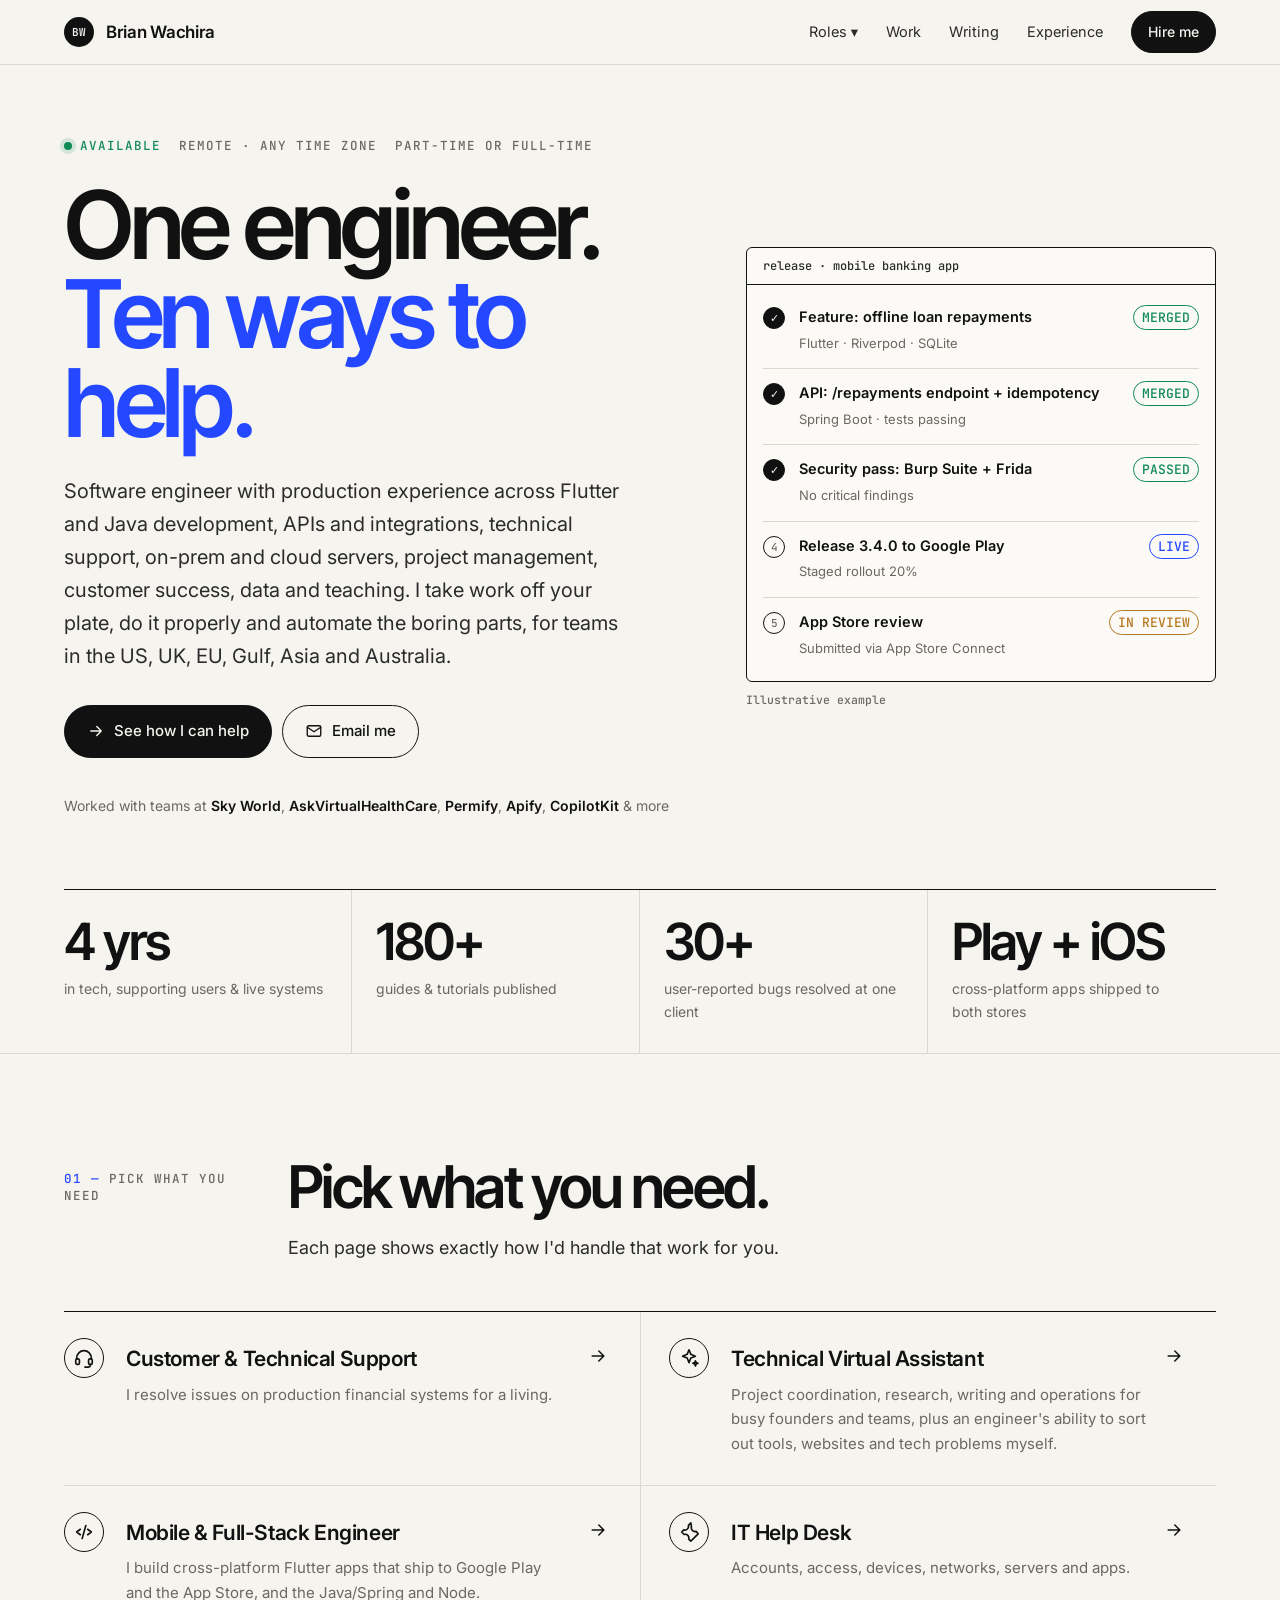
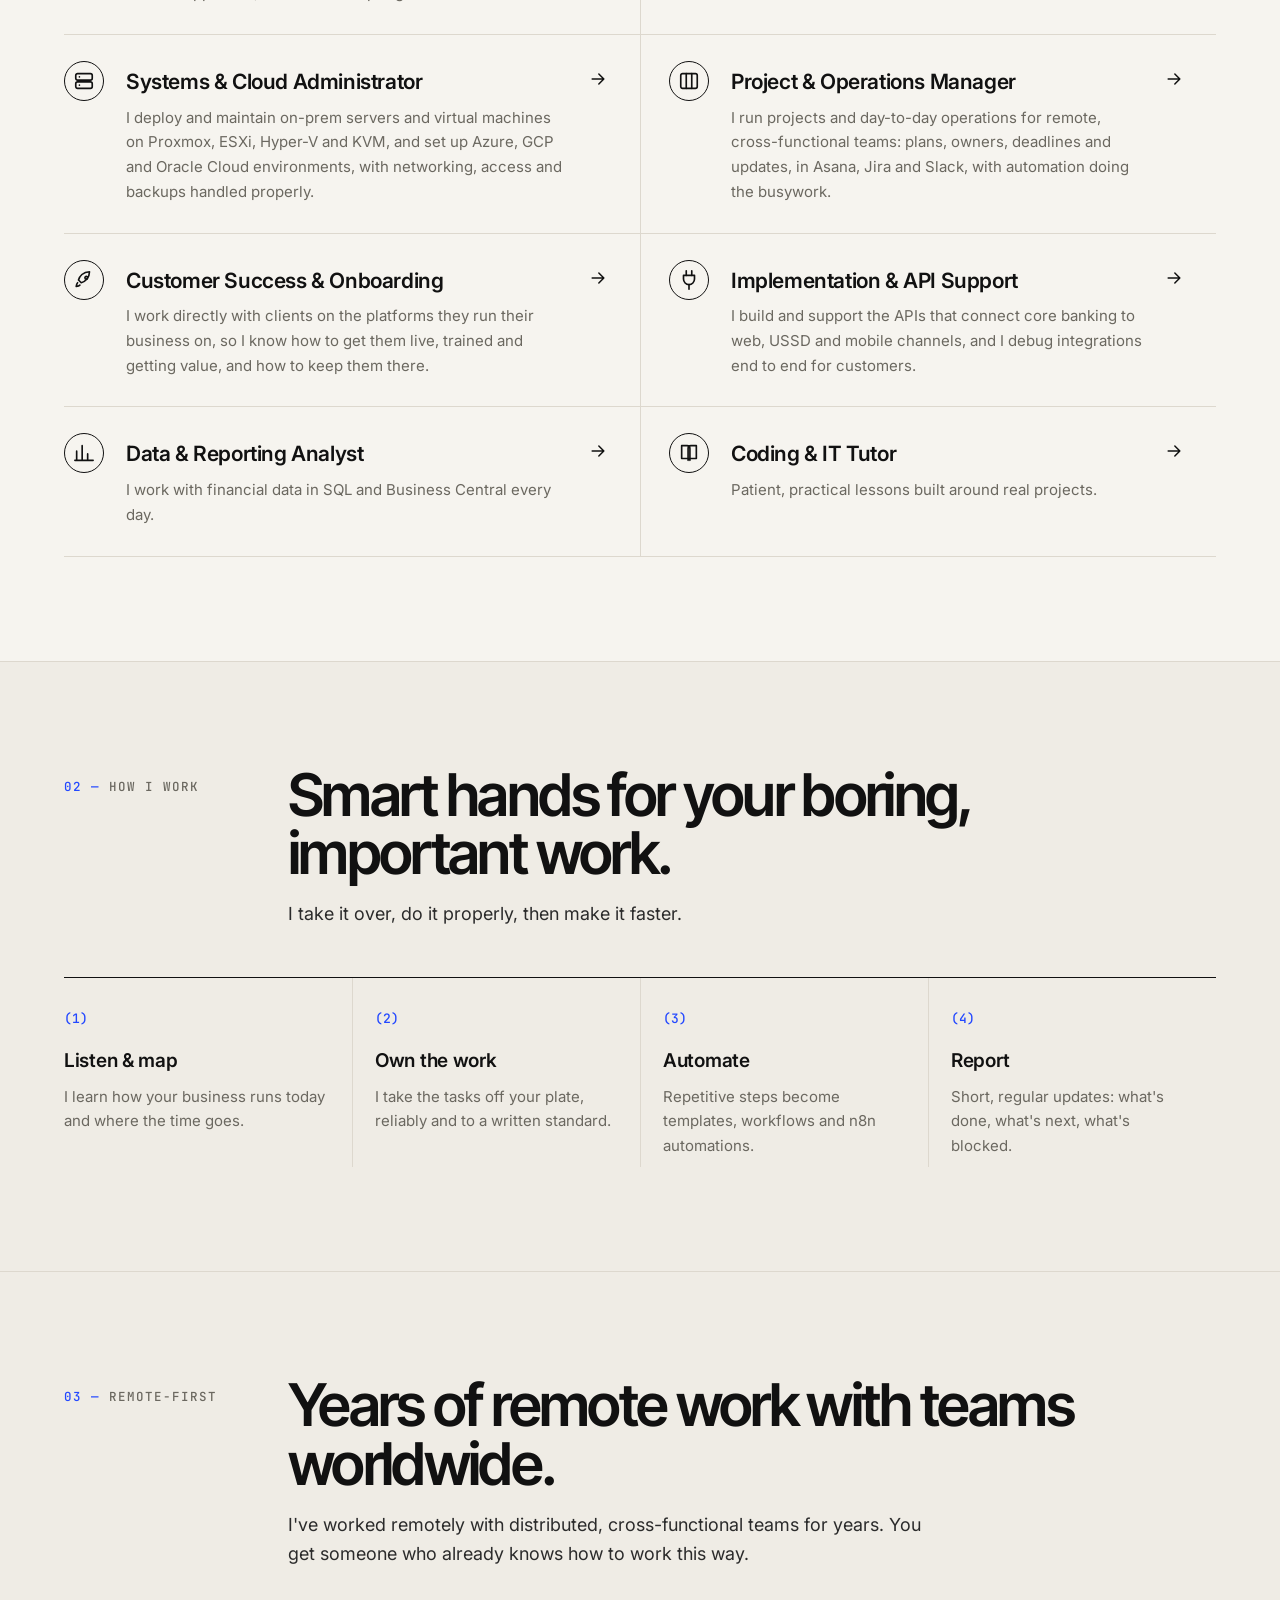
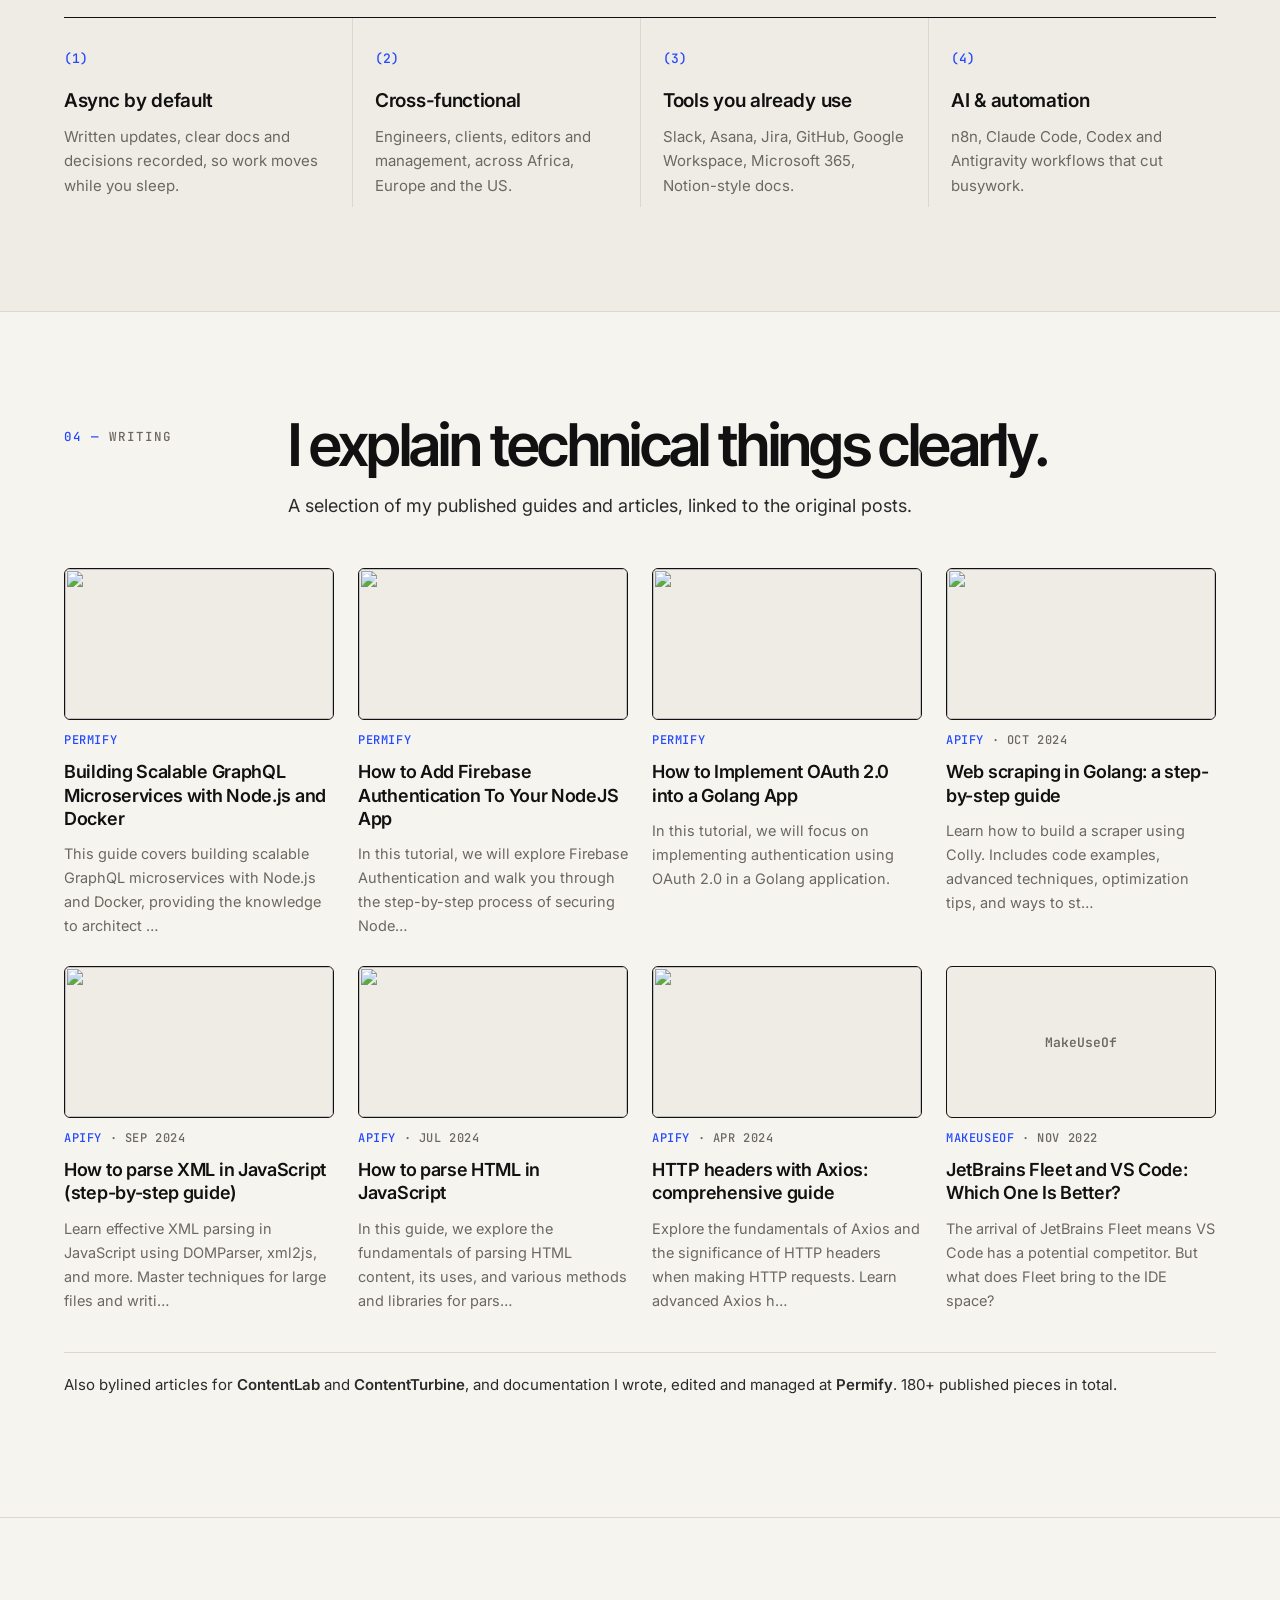
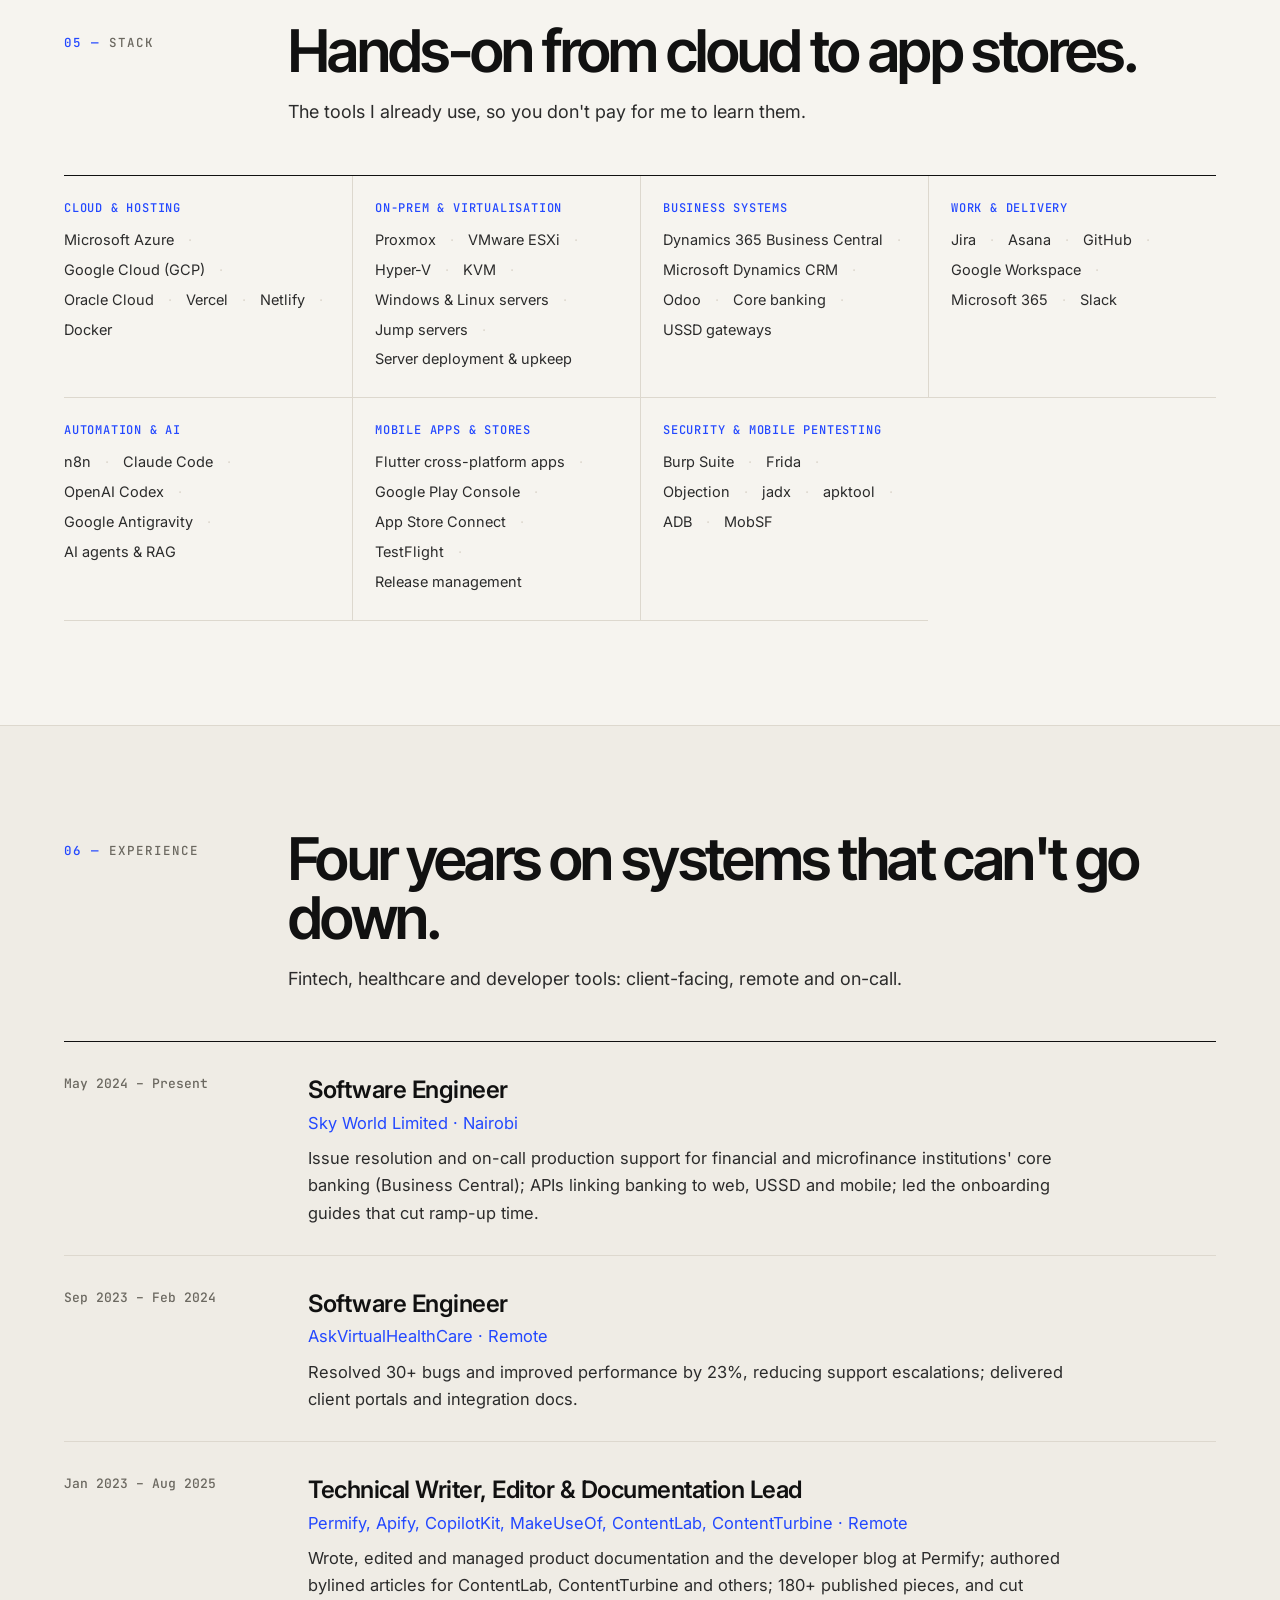
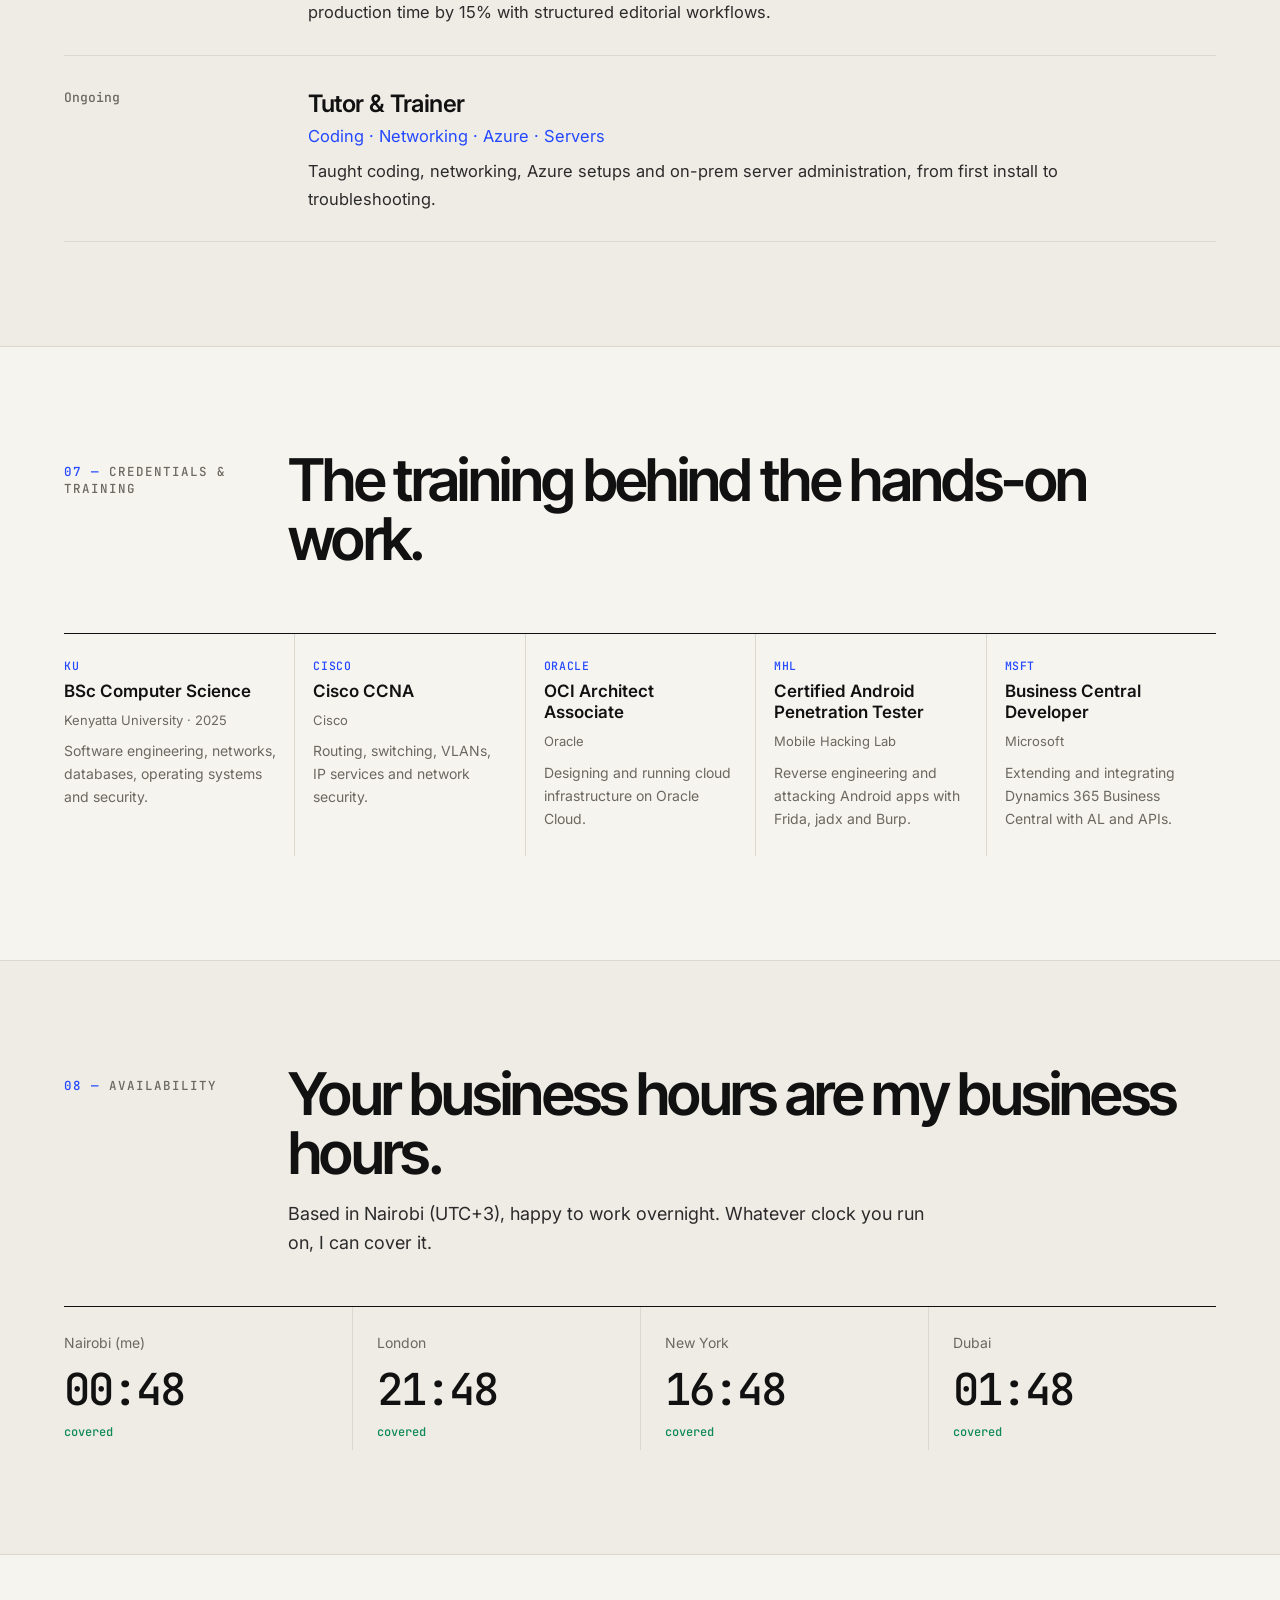
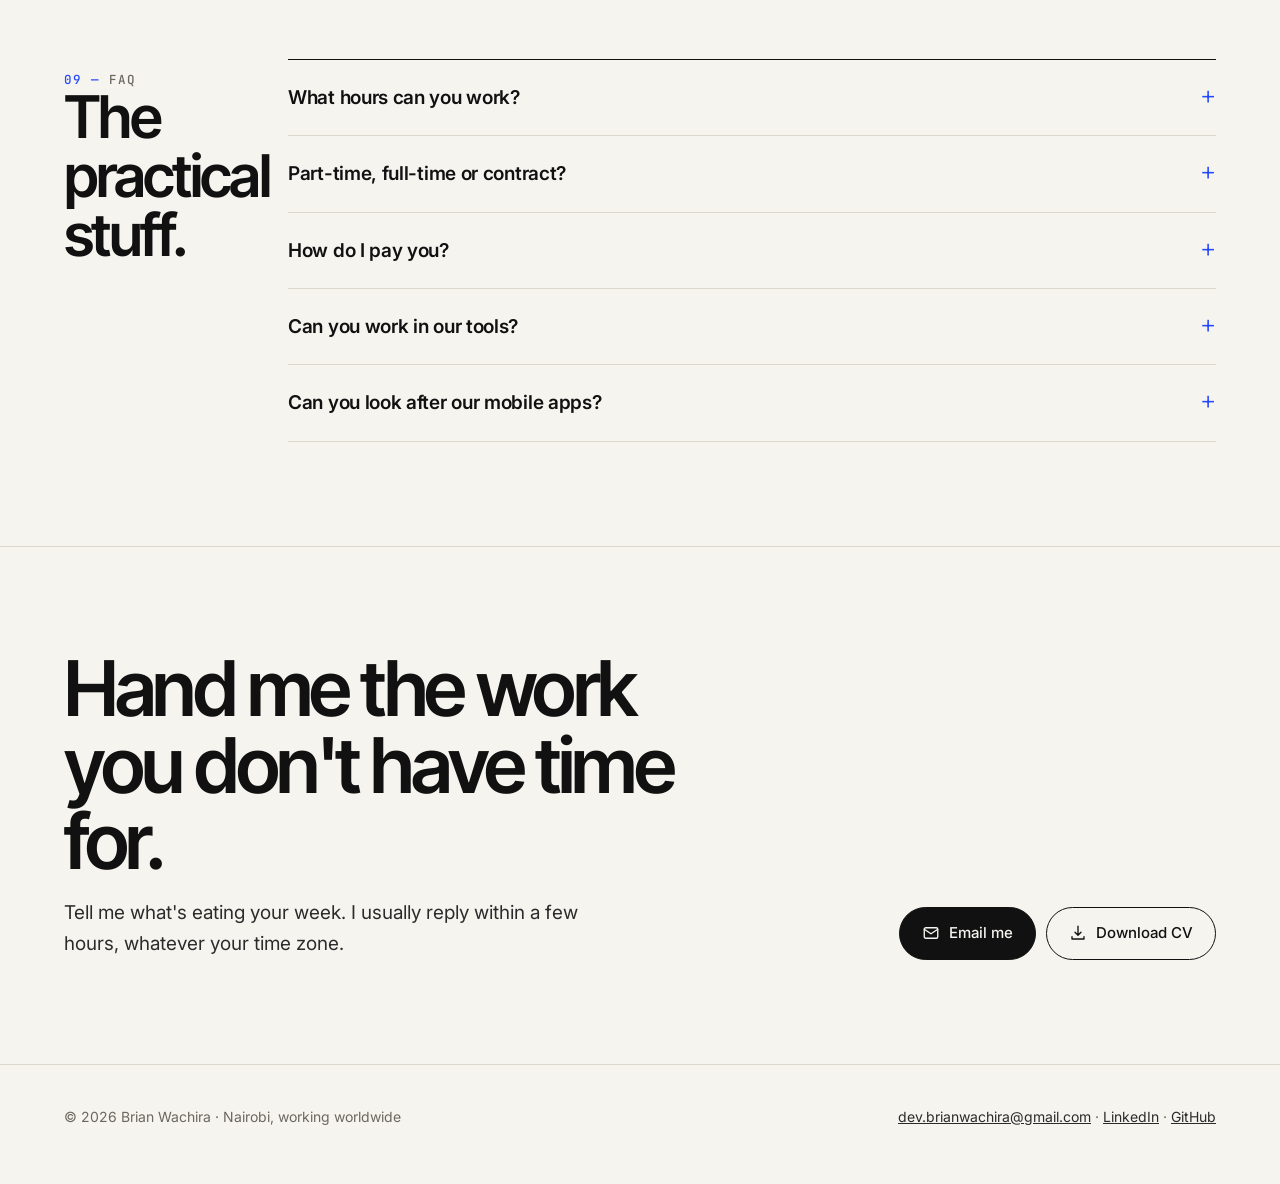
==== index.html @ 5a22caa1 "Editorial redesign, writing section with published articles" ====
<!doctype html><html lang="en"><head><meta charset="utf-8"><meta name="viewport" content="width=device-width,initial-scale=1">
<title>Brian Wachira · Remote Support, Operations & Engineering</title><meta name="description" content="Brian Wachira: software engineer who takes over and automates support, admin and operations work for businesses worldwide."><meta property="og:title" content="Brian Wachira · Remote Support, Operations & Engineering"><meta property="og:description" content="Brian Wachira: software engineer who takes over and automates support, admin and operations work for businesses worldwide.">
<meta name="theme-color" content="#f6f4ef">
<link rel="icon" href="data:image/svg+xml,%3Csvg xmlns='http://www.w3.org/2000/svg' viewBox='0 0 64 64'%3E%3Crect width='64' height='64' rx='16' fill='%230b1b33'/%3E%3Ctext x='32' y='42' font-family='Arial' font-weight='800' font-size='26' fill='white' text-anchor='middle'%3EBW%3C/text%3E%3C/svg%3E">
<link rel="preconnect" href="https://fonts.googleapis.com"><link rel="preconnect" href="https://fonts.gstatic.com" crossorigin><link href="https://fonts.googleapis.com/css2?family=Inter+Tight:wght@500;600;700&family=Inter:wght@400;500;600&family=JetBrains+Mono:wght@400;500&display=swap" rel="stylesheet"><link rel="stylesheet" href="style.css?v=4"></head><body><nav class="nav" id="nav"><div class="wrap"><a class="brand" href="./"><span class="logo">BW</span>Brian Wachira</a>
<div class="links"><details class="tracks"><summary>Roles ▾</summary><div class="menu"><a href="support.html" class=""><svg width="18" height="18" viewBox="0 0 24 24" fill="none" stroke="currentColor" stroke-width="1.8" stroke-linecap="round" stroke-linejoin="round" aria-hidden="true"><path d="M4 13v-1a8 8 0 0 1 16 0v1"/><rect x="3" y="13" width="4" height="6" rx="1.5"/><rect x="17" y="13" width="4" height="6" rx="1.5"/><path d="M19 19a3 3 0 0 1-3 3h-3"/></svg> Customer &amp; Technical Support</a><a href="va.html" class=""><svg width="18" height="18" viewBox="0 0 24 24" fill="none" stroke="currentColor" stroke-width="1.8" stroke-linecap="round" stroke-linejoin="round" aria-hidden="true"><path d="M12 3l2 5 5 2-5 2-2 5-2-5-5-2 5-2z"/><path d="M19 15l.8 2 2 .8-2 .8-.8 2-.8-2-2-.8 2-.8z"/></svg> Technical Virtual Assistant</a><a href="developer.html" class=""><svg width="18" height="18" viewBox="0 0 24 24" fill="none" stroke="currentColor" stroke-width="1.8" stroke-linecap="round" stroke-linejoin="round" aria-hidden="true"><path d="m8 9-4 3 4 3"/><path d="m16 9 4 3-4 3"/><path d="m14 5-4 14"/></svg> Mobile &amp; Full-Stack Engineer</a><a href="helpdesk.html" class=""><svg width="18" height="18" viewBox="0 0 24 24" fill="none" stroke="currentColor" stroke-width="1.8" stroke-linecap="round" stroke-linejoin="round" aria-hidden="true"><path d="M14.7 6.3a4 4 0 0 0 5 5L22 14l-8 8-2.3-2.3a4 4 0 0 0-5-5L4 12l2.3-2.3a4 4 0 0 0 5-5L14 2z"/></svg> IT Help Desk</a><a href="sysadmin.html" class=""><svg width="18" height="18" viewBox="0 0 24 24" fill="none" stroke="currentColor" stroke-width="1.8" stroke-linecap="round" stroke-linejoin="round" aria-hidden="true"><rect x="3" y="4" width="18" height="7" rx="2"/><rect x="3" y="13" width="18" height="7" rx="2"/><path d="M7 7.5h.01M7 16.5h.01"/></svg> Systems &amp; Cloud Administrator</a><a href="pm.html" class=""><svg width="18" height="18" viewBox="0 0 24 24" fill="none" stroke="currentColor" stroke-width="1.8" stroke-linecap="round" stroke-linejoin="round" aria-hidden="true"><rect x="3" y="4" width="18" height="16" rx="2"/><path d="M9 4v16M15 4v16"/></svg> Project &amp; Operations Manager</a><a href="success.html" class=""><svg width="18" height="18" viewBox="0 0 24 24" fill="none" stroke="currentColor" stroke-width="1.8" stroke-linecap="round" stroke-linejoin="round" aria-hidden="true"><path d="M5 15c-1 1-1.5 4-1.5 4s3-.5 4-1.5"/><path d="M9 15l-3-3c1-4 5-9 12-9 0 7-5 11-9 12z"/><circle cx="14.5" cy="9.5" r="1.5"/></svg> Customer Success &amp; Onboarding</a><a href="implementation.html" class=""><svg width="18" height="18" viewBox="0 0 24 24" fill="none" stroke="currentColor" stroke-width="1.8" stroke-linecap="round" stroke-linejoin="round" aria-hidden="true"><path d="M9 2v5M15 2v5"/><path d="M6 7h12v4a6 6 0 0 1-12 0z"/><path d="M12 17v5"/></svg> Implementation &amp; API Support</a><a href="data.html" class=""><svg width="18" height="18" viewBox="0 0 24 24" fill="none" stroke="currentColor" stroke-width="1.8" stroke-linecap="round" stroke-linejoin="round" aria-hidden="true"><path d="M4 20V10M10 20V4M16 20v-7M22 20H2"/></svg> Data &amp; Reporting Analyst</a><a href="tutor.html" class=""><svg width="18" height="18" viewBox="0 0 24 24" fill="none" stroke="currentColor" stroke-width="1.8" stroke-linecap="round" stroke-linejoin="round" aria-hidden="true"><path d="M4 4h6a3 3 0 0 1 3 3v13a2 2 0 0 0-2-2H4z"/><path d="M20 4h-6a3 3 0 0 0-3 3v13a2 2 0 0 1 2-2h7z"/></svg> Coding &amp; IT Tutor</a></div></details>
<a class="hide" href="#work">Work</a><a class="hide" href="#writing">Writing</a><a class="hide" href="#experience">Experience</a>
<a class="btn primary sm" href="mailto:dev.brianwachira@gmail.com">Hire me</a></div></div></nav><header class="hero"><div class="wrap"><div class="hero-grid"><div>
<div class="kicker"><span class="live">Available</span><span>Remote · any time zone</span><span>Part-time or full-time</span></div>
<h1 class="display">One engineer. <span class="hl">Ten ways to help.</span></h1>
<p class="lede">Software engineer with production experience across Flutter and Java development, APIs and integrations, technical support, on-prem and cloud servers, project management, customer success, data and teaching. I take work off your plate, do it properly and automate the boring parts, for teams in the US, UK, EU, Gulf, Asia and Australia.</p>
<div class="ctas"><a class="btn primary" href="#roles"><svg width="18" height="18" viewBox="0 0 24 24" fill="none" stroke="currentColor" stroke-width="1.8" stroke-linecap="round" stroke-linejoin="round" aria-hidden="true"><path d="M5 12h14m-6-6 6 6-6 6"/></svg> See how I can help</a><a class="btn ghost" href="mailto:dev.brianwachira@gmail.com"><svg width="18" height="18" viewBox="0 0 24 24" fill="none" stroke="currentColor" stroke-width="1.8" stroke-linecap="round" stroke-linejoin="round" aria-hidden="true"><rect x="3" y="5" width="18" height="14" rx="2"/><path d="m3 7 9 6 9-6"/></svg> Email me</a></div>
<div class="trust"><span>Worked with teams at <b>Sky World</b>, <b>AskVirtualHealthCare</b>, <b>Permify</b>, <b>Apify</b>, <b>CopilotKit</b> &amp; more</span></div></div><div class="demo"><div class="card"><div class="bar"><span class="dots"><i></i><i></i><i></i></span><span class="t">release · mobile banking app</span></div><div class="body"><div class="step done"><span class="dot">✓</span><div><b>Feature: offline loan repayments</b><span>Flutter · Riverpod · SQLite</span></div><span class="tag ok">MERGED</span></div><div class="step done"><span class="dot">✓</span><div><b>API: /repayments endpoint + idempotency</b><span>Spring Boot · tests passing</span></div><span class="tag ok">MERGED</span></div><div class="step done"><span class="dot">✓</span><div><b>Security pass: Burp Suite + Frida</b><span>No critical findings</span></div><span class="tag ok">PASSED</span></div><div class="step "><span class="dot">4</span><div><b>Release 3.4.0 to Google Play</b><span>Staged rollout 20%</span></div><span class="tag sky">LIVE</span></div><div class="step "><span class="dot">5</span><div><b>App Store review</b><span>Submitted via App Store Connect</span></div><span class="tag warn">IN REVIEW</span></div></div></div>
<p class="cap">Illustrative example</p><div class="float a"><span class="ic g"><svg width="16" height="16" viewBox="0 0 24 24" fill="none" stroke="currentColor" stroke-width="1.8" stroke-linecap="round" stroke-linejoin="round" aria-hidden="true"><path d="M20 6 9 17l-5-5"/></svg></span>Shipped to Play & App Store</div><div class="float b"><span class="ic "><svg width="16" height="16" viewBox="0 0 24 24" fill="none" stroke="currentColor" stroke-width="1.8" stroke-linecap="round" stroke-linejoin="round" aria-hidden="true"><path d="m8 9-4 3 4 3"/><path d="m16 9 4 3-4 3"/><path d="m14 5-4 14"/></svg></span>Flutter · Java · Node</div></div></div><div class="metrics"><div class="metric"><b>4 yrs</b><span>in tech, supporting users &amp; live systems</span></div><div class="metric"><b>180+</b><span>guides &amp; tutorials published</span></div><div class="metric"><b>30+</b><span>user-reported bugs resolved at one client</span></div><div class="metric"><b>Play + iOS</b><span>cross-platform apps shipped to both stores</span></div></div></div></header>
<section id="roles"><div class="wrap"><div class="shead"><div class="eyebrow">Pick what you need</div><div><h2 class="display">Pick what you need.</h2><p class="sub">Each page shows exactly how I'd handle that work for you.</p></div></div><div class="tracksgrid"><a class="trk" href="support.html"><div class="ic"><svg width="22" height="22" viewBox="0 0 24 24" fill="none" stroke="currentColor" stroke-width="1.8" stroke-linecap="round" stroke-linejoin="round" aria-hidden="true"><path d="M4 13v-1a8 8 0 0 1 16 0v1"/><rect x="3" y="13" width="4" height="6" rx="1.5"/><rect x="17" y="13" width="4" height="6" rx="1.5"/><path d="M19 19a3 3 0 0 1-3 3h-3"/></svg></div><div><h3>Customer &amp; Technical Support</h3><p>I resolve issues on production financial systems for a living.</p></div><span class="go"><svg width="20" height="20" viewBox="0 0 24 24" fill="none" stroke="currentColor" stroke-width="1.8" stroke-linecap="round" stroke-linejoin="round" aria-hidden="true"><path d="M5 12h14m-6-6 6 6-6 6"/></svg></span></a><a class="trk" href="va.html"><div class="ic"><svg width="22" height="22" viewBox="0 0 24 24" fill="none" stroke="currentColor" stroke-width="1.8" stroke-linecap="round" stroke-linejoin="round" aria-hidden="true"><path d="M12 3l2 5 5 2-5 2-2 5-2-5-5-2 5-2z"/><path d="M19 15l.8 2 2 .8-2 .8-.8 2-.8-2-2-.8 2-.8z"/></svg></div><div><h3>Technical Virtual Assistant</h3><p>Project coordination, research, writing and operations for busy founders and teams, plus an engineer's ability to sort out tools, websites and tech problems myself.</p></div><span class="go"><svg width="20" height="20" viewBox="0 0 24 24" fill="none" stroke="currentColor" stroke-width="1.8" stroke-linecap="round" stroke-linejoin="round" aria-hidden="true"><path d="M5 12h14m-6-6 6 6-6 6"/></svg></span></a><a class="trk" href="developer.html"><div class="ic"><svg width="22" height="22" viewBox="0 0 24 24" fill="none" stroke="currentColor" stroke-width="1.8" stroke-linecap="round" stroke-linejoin="round" aria-hidden="true"><path d="m8 9-4 3 4 3"/><path d="m16 9 4 3-4 3"/><path d="m14 5-4 14"/></svg></div><div><h3>Mobile &amp; Full-Stack Engineer</h3><p>I build cross-platform Flutter apps that ship to Google Play and the App Store, and the Java/Spring and Node.</p></div><span class="go"><svg width="20" height="20" viewBox="0 0 24 24" fill="none" stroke="currentColor" stroke-width="1.8" stroke-linecap="round" stroke-linejoin="round" aria-hidden="true"><path d="M5 12h14m-6-6 6 6-6 6"/></svg></span></a><a class="trk" href="helpdesk.html"><div class="ic"><svg width="22" height="22" viewBox="0 0 24 24" fill="none" stroke="currentColor" stroke-width="1.8" stroke-linecap="round" stroke-linejoin="round" aria-hidden="true"><path d="M14.7 6.3a4 4 0 0 0 5 5L22 14l-8 8-2.3-2.3a4 4 0 0 0-5-5L4 12l2.3-2.3a4 4 0 0 0 5-5L14 2z"/></svg></div><div><h3>IT Help Desk</h3><p>Accounts, access, devices, networks, servers and apps.</p></div><span class="go"><svg width="20" height="20" viewBox="0 0 24 24" fill="none" stroke="currentColor" stroke-width="1.8" stroke-linecap="round" stroke-linejoin="round" aria-hidden="true"><path d="M5 12h14m-6-6 6 6-6 6"/></svg></span></a><a class="trk" href="sysadmin.html"><div class="ic"><svg width="22" height="22" viewBox="0 0 24 24" fill="none" stroke="currentColor" stroke-width="1.8" stroke-linecap="round" stroke-linejoin="round" aria-hidden="true"><rect x="3" y="4" width="18" height="7" rx="2"/><rect x="3" y="13" width="18" height="7" rx="2"/><path d="M7 7.5h.01M7 16.5h.01"/></svg></div><div><h3>Systems &amp; Cloud Administrator</h3><p>I deploy and maintain on-prem servers and virtual machines on Proxmox, ESXi, Hyper-V and KVM, and set up Azure, GCP and Oracle Cloud environments, with networking, access and backups handled properly.</p></div><span class="go"><svg width="20" height="20" viewBox="0 0 24 24" fill="none" stroke="currentColor" stroke-width="1.8" stroke-linecap="round" stroke-linejoin="round" aria-hidden="true"><path d="M5 12h14m-6-6 6 6-6 6"/></svg></span></a><a class="trk" href="pm.html"><div class="ic"><svg width="22" height="22" viewBox="0 0 24 24" fill="none" stroke="currentColor" stroke-width="1.8" stroke-linecap="round" stroke-linejoin="round" aria-hidden="true"><rect x="3" y="4" width="18" height="16" rx="2"/><path d="M9 4v16M15 4v16"/></svg></div><div><h3>Project &amp; Operations Manager</h3><p>I run projects and day-to-day operations for remote, cross-functional teams: plans, owners, deadlines and updates, in Asana, Jira and Slack, with automation doing the busywork.</p></div><span class="go"><svg width="20" height="20" viewBox="0 0 24 24" fill="none" stroke="currentColor" stroke-width="1.8" stroke-linecap="round" stroke-linejoin="round" aria-hidden="true"><path d="M5 12h14m-6-6 6 6-6 6"/></svg></span></a><a class="trk" href="success.html"><div class="ic"><svg width="22" height="22" viewBox="0 0 24 24" fill="none" stroke="currentColor" stroke-width="1.8" stroke-linecap="round" stroke-linejoin="round" aria-hidden="true"><path d="M5 15c-1 1-1.5 4-1.5 4s3-.5 4-1.5"/><path d="M9 15l-3-3c1-4 5-9 12-9 0 7-5 11-9 12z"/><circle cx="14.5" cy="9.5" r="1.5"/></svg></div><div><h3>Customer Success &amp; Onboarding</h3><p>I work directly with clients on the platforms they run their business on, so I know how to get them live, trained and getting value, and how to keep them there.</p></div><span class="go"><svg width="20" height="20" viewBox="0 0 24 24" fill="none" stroke="currentColor" stroke-width="1.8" stroke-linecap="round" stroke-linejoin="round" aria-hidden="true"><path d="M5 12h14m-6-6 6 6-6 6"/></svg></span></a><a class="trk" href="implementation.html"><div class="ic"><svg width="22" height="22" viewBox="0 0 24 24" fill="none" stroke="currentColor" stroke-width="1.8" stroke-linecap="round" stroke-linejoin="round" aria-hidden="true"><path d="M9 2v5M15 2v5"/><path d="M6 7h12v4a6 6 0 0 1-12 0z"/><path d="M12 17v5"/></svg></div><div><h3>Implementation &amp; API Support</h3><p>I build and support the APIs that connect core banking to web, USSD and mobile channels, and I debug integrations end to end for customers.</p></div><span class="go"><svg width="20" height="20" viewBox="0 0 24 24" fill="none" stroke="currentColor" stroke-width="1.8" stroke-linecap="round" stroke-linejoin="round" aria-hidden="true"><path d="M5 12h14m-6-6 6 6-6 6"/></svg></span></a><a class="trk" href="data.html"><div class="ic"><svg width="22" height="22" viewBox="0 0 24 24" fill="none" stroke="currentColor" stroke-width="1.8" stroke-linecap="round" stroke-linejoin="round" aria-hidden="true"><path d="M4 20V10M10 20V4M16 20v-7M22 20H2"/></svg></div><div><h3>Data &amp; Reporting Analyst</h3><p>I work with financial data in SQL and Business Central every day.</p></div><span class="go"><svg width="20" height="20" viewBox="0 0 24 24" fill="none" stroke="currentColor" stroke-width="1.8" stroke-linecap="round" stroke-linejoin="round" aria-hidden="true"><path d="M5 12h14m-6-6 6 6-6 6"/></svg></span></a><a class="trk" href="tutor.html"><div class="ic"><svg width="22" height="22" viewBox="0 0 24 24" fill="none" stroke="currentColor" stroke-width="1.8" stroke-linecap="round" stroke-linejoin="round" aria-hidden="true"><path d="M4 4h6a3 3 0 0 1 3 3v13a2 2 0 0 0-2-2H4z"/><path d="M20 4h-6a3 3 0 0 0-3 3v13a2 2 0 0 1 2-2h7z"/></svg></div><div><h3>Coding &amp; IT Tutor</h3><p>Patient, practical lessons built around real projects.</p></div><span class="go"><svg width="20" height="20" viewBox="0 0 24 24" fill="none" stroke="currentColor" stroke-width="1.8" stroke-linecap="round" stroke-linejoin="round" aria-hidden="true"><path d="M5 12h14m-6-6 6 6-6 6"/></svg></span></a></div></div></section>
<section class="white" id="how"><div class="wrap"><div class="shead"><div class="eyebrow">How I work</div><div><h2 class="display">Smart hands for your boring, important work.</h2><p class="sub">I take it over, do it properly, then make it faster.</p></div></div><div class="process"><div class="pstep"><h3>Listen & map</h3><p>I learn how your business runs today and where the time goes.</p></div><div class="pstep"><h3>Own the work</h3><p>I take the tasks off your plate, reliably and to a written standard.</p></div><div class="pstep"><h3>Automate</h3><p>Repetitive steps become templates, workflows and n8n automations.</p></div><div class="pstep"><h3>Report</h3><p>Short, regular updates: what's done, what's next, what's blocked.</p></div></div></div></section>
<section class="white" id="remote"><div class="wrap"><div class="shead"><div class="eyebrow">Remote-first</div><div><h2 class="display">Years of remote work with teams worldwide.</h2><p class="sub">I've worked remotely with distributed, cross-functional teams for years. You get someone who already knows how to work this way.</p></div></div><div class="process"><div class="pstep"><h3>Async by default</h3><p>Written updates, clear docs and decisions recorded, so work moves while you sleep.</p></div><div class="pstep"><h3>Cross-functional</h3><p>Engineers, clients, editors and management, across Africa, Europe and the US.</p></div><div class="pstep"><h3>Tools you already use</h3><p>Slack, Asana, Jira, GitHub, Google Workspace, Microsoft 365, Notion-style docs.</p></div><div class="pstep"><h3>AI & automation</h3><p>n8n, Claude Code, Codex and Antigravity workflows that cut busywork.</p></div></div></div></section>
<section id="writing"><div class="wrap"><div class="shead"><div class="eyebrow">Writing</div><div><h2 class="display">I explain technical things clearly.</h2><p class="sub">A selection of my published guides and articles, linked to the original posts.</p></div></div><div class="blog"><a class="post" href="https://permify.co/post/building-scalable-graphql-microservices-nodejs-docker-guide/" target="_blank" rel="noopener"><div class="thumb"><img src="https://respected-warmth-1fd8bc18e3.media.strapiapp.com/building_scalable_graphql_microservices_nodejs_docker_guide_3f36e0dff6.png" alt="" loading="lazy"></div><div class="meta"><b>Permify</b></div><h3>Building Scalable GraphQL Microservices with Node.js and Docker</h3><p>This guide covers building scalable GraphQL microservices with Node.js and Docker, providing the knowledge to architect …</p></a><a class="post" href="https://permify.co/post/firebase-authentication-nodejs/" target="_blank" rel="noopener"><div class="thumb"><img src="https://respected-warmth-1fd8bc18e3.media.strapiapp.com/firebase_authentication_nodejs_c3fbac08aa.png" alt="" loading="lazy"></div><div class="meta"><b>Permify</b></div><h3>How to Add Firebase Authentication To Your NodeJS App</h3><p>In this tutorial, we will explore Firebase Authentication and walk you through the step-by-step process of securing Node…</p></a><a class="post" href="https://permify.co/post/implement-oauth-2-golang-app/" target="_blank" rel="noopener"><div class="thumb"><img src="https://respected-warmth-1fd8bc18e3.media.strapiapp.com/implement_oauth_2_golang_app_27cc27018f.png" alt="" loading="lazy"></div><div class="meta"><b>Permify</b></div><h3>How to Implement OAuth 2.0 into a Golang App</h3><p>In this tutorial, we will focus on implementing authentication using OAuth 2.0 in a Golang application.</p></a><a class="post" href="https://blog.apify.com/golang-web-scraping/" target="_blank" rel="noopener"><div class="thumb"><img src="https://storage.ghost.io/c/f2/6e/f26ec999-9a90-4aee-a0d4-9b3ca2bb668f/content/images/2024/10/web_scraping_in_golang.png" alt="" loading="lazy"></div><div class="meta"><b>Apify</b> · Oct 2024</div><h3>Web scraping in Golang: a step-by-step guide</h3><p>Learn how to build a scraper using Colly. Includes code examples, advanced techniques, optimization tips, and ways to st…</p></a><a class="post" href="https://blog.apify.com/javascript-parse-xml/" target="_blank" rel="noopener"><div class="thumb"><img src="https://storage.ghost.io/c/f2/6e/f26ec999-9a90-4aee-a0d4-9b3ca2bb668f/content/images/2024/09/How-to-parse-XML-in-JavaScript.png" alt="" loading="lazy"></div><div class="meta"><b>Apify</b> · Sep 2024</div><h3>How to parse XML in JavaScript (step-by-step guide)</h3><p>Learn effective XML parsing in JavaScript using DOMParser, xml2js, and more. Master techniques for large files and writi…</p></a><a class="post" href="https://blog.apify.com/javascript-parse-html/" target="_blank" rel="noopener"><div class="thumb"><img src="https://storage.ghost.io/c/f2/6e/f26ec999-9a90-4aee-a0d4-9b3ca2bb668f/content/images/2024/07/how_to_parse_html_in_javascript.png" alt="" loading="lazy"></div><div class="meta"><b>Apify</b> · Jul 2024</div><h3>How to parse HTML in JavaScript</h3><p>In this guide, we explore the fundamentals of parsing HTML content, its uses, and various methods and libraries for pars…</p></a><a class="post" href="https://blog.apify.com/http-headers-axios/" target="_blank" rel="noopener"><div class="thumb"><img src="https://storage.ghost.io/c/f2/6e/f26ec999-9a90-4aee-a0d4-9b3ca2bb668f/content/images/2024/04/HTTP-headers-with-Axios_-comprehensive-guide.png" alt="" loading="lazy"></div><div class="meta"><b>Apify</b> · Apr 2024</div><h3>HTTP headers with Axios: comprehensive guide</h3><p>Explore the fundamentals of Axios and the significance of HTTP headers when making HTTP requests. Learn advanced Axios h…</p></a><a class="post" href="https://www.makeuseof.com/jetbrains-fleet-vs-code-which-is-better/" target="_blank" rel="noopener"><div class="thumb">MakeUseOf</div><div class="meta"><b>MakeUseOf</b> · Nov 2022</div><h3>JetBrains Fleet and VS Code: Which One Is Better?</h3><p>The arrival of JetBrains Fleet means VS Code has a potential competitor. But what does Fleet bring to the IDE space?</p></a></div><p class="byline">Also bylined articles for <b>ContentLab</b> and <b>ContentTurbine</b>, and documentation I wrote, edited and managed at <b>Permify</b>. 180+ published pieces in total.</p></div></section>
<section id="stack"><div class="wrap"><div class="shead"><div class="eyebrow">Stack</div><div><h2 class="display">Hands-on from cloud to app stores.</h2><p class="sub">The tools I already use, so you don't pay for me to learn them.</p></div></div><div class="stack"><div class="sg"><h3>Cloud &amp; hosting</h3><div class="chips"><span class="chip">Microsoft Azure</span><span class="chip">Google Cloud (GCP)</span><span class="chip">Oracle Cloud</span><span class="chip">Vercel</span><span class="chip">Netlify</span><span class="chip">Docker</span></div></div><div class="sg"><h3>On-prem &amp; virtualisation</h3><div class="chips"><span class="chip">Proxmox</span><span class="chip">VMware ESXi</span><span class="chip">Hyper-V</span><span class="chip">KVM</span><span class="chip">Windows &amp; Linux servers</span><span class="chip">Jump servers</span><span class="chip">Server deployment &amp; upkeep</span></div></div><div class="sg"><h3>Business systems</h3><div class="chips"><span class="chip">Dynamics 365 Business Central</span><span class="chip">Microsoft Dynamics CRM</span><span class="chip">Odoo</span><span class="chip">Core banking</span><span class="chip">USSD gateways</span></div></div><div class="sg"><h3>Work &amp; delivery</h3><div class="chips"><span class="chip">Jira</span><span class="chip">Asana</span><span class="chip">GitHub</span><span class="chip">Google Workspace</span><span class="chip">Microsoft 365</span><span class="chip">Slack</span></div></div><div class="sg"><h3>Automation &amp; AI</h3><div class="chips"><span class="chip">n8n</span><span class="chip">Claude Code</span><span class="chip">OpenAI Codex</span><span class="chip">Google Antigravity</span><span class="chip">AI agents &amp; RAG</span></div></div><div class="sg"><h3>Mobile apps &amp; stores</h3><div class="chips"><span class="chip">Flutter cross-platform apps</span><span class="chip">Google Play Console</span><span class="chip">App Store Connect</span><span class="chip">TestFlight</span><span class="chip">Release management</span></div></div><div class="sg"><h3>Security &amp; mobile pentesting</h3><div class="chips"><span class="chip">Burp Suite</span><span class="chip">Frida</span><span class="chip">Objection</span><span class="chip">jadx</span><span class="chip">apktool</span><span class="chip">ADB</span><span class="chip">MobSF</span></div></div></div></div></section>
<section class="white" id="experience"><div class="wrap"><div class="shead"><div class="eyebrow">Experience</div><div><h2 class="display">Four years on systems that can't go down.</h2><p class="sub">Fintech, healthcare and developer tools: client-facing, remote and on-call.</p></div></div><div class="tl"><div class="it"><div class="when">May 2024 – Present</div><div><h3>Software Engineer</h3><div class="org">Sky World Limited · Nairobi</div><p>Issue resolution and on-call production support for financial and microfinance institutions' core banking (Business Central); APIs linking banking to web, USSD and mobile; led the onboarding guides that cut ramp-up time.</p></div></div><div class="it"><div class="when">Sep 2023 – Feb 2024</div><div><h3>Software Engineer</h3><div class="org">AskVirtualHealthCare · Remote</div><p>Resolved 30+ bugs and improved performance by 23%, reducing support escalations; delivered client portals and integration docs.</p></div></div><div class="it"><div class="when">Jan 2023 – Aug 2025</div><div><h3>Technical Writer, Editor &amp; Documentation Lead</h3><div class="org">Permify, Apify, CopilotKit, MakeUseOf, ContentLab, ContentTurbine · Remote</div><p>Wrote, edited and managed product documentation and the developer blog at Permify; authored bylined articles for ContentLab, ContentTurbine and others; 180+ published pieces, and cut production time by 15% with structured editorial workflows.</p></div></div><div class="it"><div class="when">Ongoing</div><div><h3>Tutor &amp; Trainer</h3><div class="org">Coding · Networking · Azure · Servers</div><p>Taught coding, networking, Azure setups and on-prem server administration, from first install to troubleshooting.</p></div></div></div></div></section>
<section id="credentials"><div class="wrap"><div class="shead"><div class="eyebrow">Credentials &amp; training</div><div><h2 class="display">The training behind the hands-on work.</h2><p class="sub"> </p></div></div><div class="creds"><div class="cred f"><span class="lg">KU</span><h3>BSc Computer Science</h3><span class="is">Kenyatta University · 2025</span><p>Software engineering, networks, databases, operating systems and security.</p></div><div class="cred"><span class="lg">CISCO</span><h3>Cisco CCNA</h3><span class="is">Cisco</span><p>Routing, switching, VLANs, IP services and network security.</p></div><div class="cred"><span class="lg">ORACLE</span><h3>OCI Architect Associate</h3><span class="is">Oracle</span><p>Designing and running cloud infrastructure on Oracle Cloud.</p></div><div class="cred"><span class="lg">MHL</span><h3>Certified Android Penetration Tester</h3><span class="is">Mobile Hacking Lab</span><p>Reverse engineering and attacking Android apps with Frida, jadx and Burp.</p></div><div class="cred"><span class="lg">MSFT</span><h3>Business Central Developer</h3><span class="is">Microsoft</span><p>Extending and integrating Dynamics 365 Business Central with AL and APIs.</p></div></div></div></section>
<section class="white" id="hours"><div class="wrap"><div class="shead"><div class="eyebrow">Availability</div><div><h2 class="display">Your business hours are my business hours.</h2><p class="sub">Based in Nairobi (UTC+3), happy to work overnight. Whatever clock you run on, I can cover it.</p></div></div><div class="clocks"><div class="clock"><div class="c">Nairobi (me)</div><div class="t" data-tz="Africa/Nairobi">--:--</div><div class="s">covered</div></div><div class="clock"><div class="c">London</div><div class="t" data-tz="Europe/London">--:--</div><div class="s">covered</div></div><div class="clock"><div class="c">New York</div><div class="t" data-tz="America/New_York">--:--</div><div class="s">covered</div></div><div class="clock"><div class="c">Dubai</div><div class="t" data-tz="Asia/Dubai">--:--</div><div class="s">covered</div></div></div></div></section>
<section><div class="wrap two"><div><div class="eyebrow">FAQ</div><h2 class="display">The practical stuff.</h2></div><div class="faq"><details><summary>What hours can you work?</summary><p>Any. I'm in Nairobi (UTC+3) and happy to cover US, European or Asia-Pacific business hours, including overnight shifts, evenings and weekends.</p></details><details><summary>Part-time, full-time or contract?</summary><p>All three. I'm open to part-time, contract and full-time remote arrangements.</p></details><details><summary>How do I pay you?</summary><p>Payoneer, Wise, PayPal or bank transfer, whichever suits you.</p></details><details><summary>Can you work in our tools?</summary><p>Very likely already. I work across Azure, GCP, Proxmox, ESXi, Hyper-V, Jira, Asana, Dynamics CRM and Business Central, Odoo, n8n and AI coding tools, and I pick up new ones fast.</p></details><details><summary>Can you look after our mobile apps?</summary><p>Yes. I build and ship cross-platform apps and manage Google Play Console and App Store Connect releases end to end.</p></details></div></div></section>
<section><div class="wrap"><div class="cta"><div><h2 class="display">Hand me the work you don't have time for.</h2>
<p>Tell me what's eating your week. I usually reply within a few hours, whatever your time zone.</p></div>
<div class="ctas"><a class="btn primary" href="mailto:dev.brianwachira@gmail.com"><svg width="18" height="18" viewBox="0 0 24 24" fill="none" stroke="currentColor" stroke-width="1.8" stroke-linecap="round" stroke-linejoin="round" aria-hidden="true"><rect x="3" y="5" width="18" height="14" rx="2"/><path d="m3 7 9 6 9-6"/></svg> Email me</a><a class="btn ghost" href="Brian_Wachira_CV_support.pdf"><svg width="18" height="18" viewBox="0 0 24 24" fill="none" stroke="currentColor" stroke-width="1.8" stroke-linecap="round" stroke-linejoin="round" aria-hidden="true"><path d="M12 3v12m0 0-4-4m4 4 4-4"/><path d="M4 17v3h16v-3"/></svg> Download CV</a></div></div></div></section><footer><div class="wrap"><span>© 2026 Brian Wachira · Nairobi, working worldwide</span><span><a href="mailto:dev.brianwachira@gmail.com">dev.brianwachira@gmail.com</a> · <a href="https://linkedin.com/in/brian-wachira">LinkedIn</a> · <a href="https://github.com/ItsWachira">GitHub</a></span></div></footer><script>(function(){var n=document.getElementById('nav');addEventListener('scroll',function(){n.classList.toggle('scrolled',scrollY>8)});
function u(){document.querySelectorAll('[data-tz]').forEach(function(e){try{e.textContent=new Intl.DateTimeFormat('en-GB',{hour:'2-digit',minute:'2-digit',timeZone:e.dataset.tz}).format(new Date())}catch(x){}})}u();setInterval(u,30000)})();</script></body></html>
---- style.css ----
:root{--paper:#f6f4ef;--paper2:#efece5;--card:#fbfaf7;--ink:#111111;--ink2:#2b2b2b;--muted:#6b6860;--line:#ddd8ce;--blue:#2348ff;--bluesoft:#e7ebff;--ok:#0f8a55;--r:6px}
*{box-sizing:border-box}html{scroll-behavior:smooth}
body{margin:0;background:var(--paper);color:var(--ink);font:16.5px/1.65 "Inter",system-ui,-apple-system,sans-serif;-webkit-font-smoothing:antialiased}
a{color:inherit}.wrap{max-width:1200px;margin:0 auto;padding:0 24px}
.display{font-family:"Inter Tight","Inter",sans-serif;font-weight:600;letter-spacing:-.045em}
.mono{font-family:"JetBrains Mono",ui-monospace,monospace}
.hl{color:var(--blue)}
/* nav */
.nav{position:sticky;top:0;z-index:30;background:rgba(246,244,239,.92);backdrop-filter:blur(10px);border-bottom:1px solid var(--line)}
.nav .wrap{display:flex;align-items:center;justify-content:space-between;height:64px;gap:16px}
.brand{display:flex;align-items:center;gap:12px;text-decoration:none;font-weight:600;letter-spacing:-.3px;font-size:17px}
.logo{width:30px;height:30px;border-radius:50%;background:var(--ink);color:var(--paper);display:grid;place-items:center;font:600 11px "JetBrains Mono",monospace}
.links{display:flex;align-items:center;gap:28px;font-size:14.5px}
.links a{text-decoration:none;color:var(--ink2)}.links a:hover{color:var(--blue)}
.tracks{position:relative}.tracks summary{list-style:none;cursor:pointer;color:var(--ink2)}.tracks summary::-webkit-details-marker{display:none}
.tracks .menu{position:absolute;right:0;top:40px;width:310px;background:var(--card);border:1px solid var(--ink);padding:6px;border-radius:var(--r)}
.tracks .menu a{display:flex;gap:10px;align-items:center;padding:9px 10px;border-radius:4px;color:var(--ink)}
.tracks .menu a:hover,.tracks .menu a.on{background:var(--bluesoft);color:var(--blue)}
.btn{display:inline-flex;align-items:center;gap:9px;padding:13px 22px;border-radius:999px;font-weight:500;font-size:15px;text-decoration:none;border:1px solid var(--ink);transition:background .15s,color .15s}
.btn.primary{background:var(--ink);color:var(--paper)}.btn.primary:hover{background:var(--blue);border-color:var(--blue)}
.btn.ghost{background:transparent}.btn.ghost:hover{background:var(--ink);color:var(--paper)}
.btn.sm{padding:8px 16px;font-size:14px}
/* hero */
.hero{padding:72px 0 0;border-bottom:1px solid var(--line)}
.kicker{display:flex;gap:18px;align-items:center;font:500 12.5px "JetBrains Mono",monospace;text-transform:uppercase;letter-spacing:1px;color:var(--muted)}
.kicker .live{display:inline-flex;align-items:center;gap:8px;color:var(--ok)}.kicker .live::before{content:"";width:8px;height:8px;border-radius:50%;background:var(--ok);box-shadow:0 0 0 4px rgba(15,138,85,.15)}
.hero-grid{display:grid;grid-template-columns:1.25fr .95fr;gap:64px;align-items:end}
h1{font-size:clamp(46px,7.4vw,104px);line-height:.94;margin:26px 0 28px}
.lede{font-size:clamp(17px,1.6vw,20px);color:var(--ink2);max-width:560px;margin:0 0 32px}
.ctas{display:flex;flex-wrap:wrap;gap:10px}
.trust{margin-top:36px;color:var(--muted);font-size:14px}.trust b{color:var(--ink);font-weight:600}
/* demo */
.demo{align-self:center}
.demo .card{background:var(--card);border:1px solid var(--ink);border-radius:var(--r)}
.demo .bar{display:flex;justify-content:space-between;padding:10px 16px;border-bottom:1px solid var(--ink);font:500 12px "JetBrains Mono",monospace;color:var(--ink2)}
.demo .bar .dots{display:none}
.demo .body{padding:8px 16px}
.demo .cap{margin:10px 0 0;font:500 11.5px "JetBrains Mono",monospace;color:var(--muted)}
.demo .float{display:none}
.step{display:grid;grid-template-columns:24px 1fr auto;gap:12px;align-items:start;padding:12px 0;border-bottom:1px solid var(--line);opacity:0;animation:in .45s forwards}
.step:last-child{border-bottom:0}
.step .dot{width:22px;height:22px;border-radius:50%;border:1px solid var(--ink);display:grid;place-items:center;font:500 11px "JetBrains Mono",monospace;margin-top:2px}
.step.done .dot{background:var(--ink);color:var(--paper)}
.step b{display:block;font-weight:600;font-size:14.5px}.step span{font-size:13px;color:var(--muted)}
.tag{font:500 11px "JetBrains Mono",monospace;padding:3px 8px;border:1px solid var(--line);border-radius:999px;color:var(--ink2);white-space:nowrap}
.tag.ok{border-color:var(--ok);color:var(--ok)}.tag.sky{border-color:var(--blue);color:var(--blue)}.tag.warn{border-color:#b7791f;color:#b7791f}
@keyframes in{to{opacity:1}}
.step:nth-child(1){animation-delay:.1s}.step:nth-child(2){animation-delay:.35s}.step:nth-child(3){animation-delay:.6s}.step:nth-child(4){animation-delay:.85s}.step:nth-child(5){animation-delay:1.1s}
.code{background:var(--ink);color:#e9e6df;border-radius:4px;padding:16px;font:12.8px/1.75 "JetBrains Mono",monospace;overflow:auto;margin:10px 0}
.code .k{color:#8fa4ff}.code .s{color:#b9e3c6}.code .c{color:#8a877f}.code .n{color:#ffcf8a}
@media (prefers-reduced-motion:reduce){.step{animation:none;opacity:1}}
/* metrics */
.metrics{display:grid;grid-template-columns:repeat(4,1fr);margin-top:72px;border-top:1px solid var(--ink)}
.metric{padding:26px 24px 30px 0;border-right:1px solid var(--line)}.metric+.metric{padding-left:24px}.metric:last-child{border-right:0}
.metric b{display:block;font-family:"Inter Tight",sans-serif;font-weight:600;font-size:clamp(36px,4vw,52px);line-height:1;letter-spacing:-.04em}
.metric span{display:block;margin-top:10px;font-size:14px;color:var(--muted)}
.marquee{display:none}
/* sections */
section{padding:104px 0;border-bottom:1px solid var(--line)}
.shead{display:grid;grid-template-columns:200px 1fr;gap:24px;margin-bottom:48px}
.eyebrow{font:500 12.5px "JetBrains Mono",monospace;text-transform:uppercase;letter-spacing:1px;color:var(--muted);padding-top:12px;counter-increment:sec}
.eyebrow::before{content:"0" counter(sec) " — ";color:var(--blue)}
body{counter-reset:sec}
h2{font-size:clamp(34px,4.6vw,60px);line-height:1;margin:0 0 16px}
.sub{color:var(--ink2);font-size:18px;max-width:640px;margin:0}
.white{background:var(--paper2)}
/* services (bento → editorial list) */
.bento{display:grid;grid-template-columns:repeat(2,1fr);border-top:1px solid var(--ink)}
.tile{padding:30px 32px 34px 0;border-bottom:1px solid var(--line)}
.tile .ic{margin-bottom:18px}
.tile:nth-child(even){padding-left:32px;border-left:1px solid var(--line)}
.tile .ic{width:40px;height:40px;border-radius:50%;border:1px solid var(--ink);display:grid;place-items:center;color:var(--ink)}
.tile h3{margin:6px 0 6px;font-size:20px;font-weight:600;letter-spacing:-.4px}.tile p{margin:0;color:var(--muted)}
.tile.dark{background:var(--ink);color:var(--paper);padding-left:32px;padding-right:32px}.tile.dark .ic{border-color:var(--paper);color:var(--paper)}.tile.dark p{color:#bdb8ad}
.tile .big{font-family:"Inter Tight",sans-serif;font-size:56px;line-height:1;letter-spacing:-2px;color:#8fa4ff;margin:4px 0 8px}
/* process & collab */
.process{display:grid;grid-template-columns:repeat(4,1fr);border-top:1px solid var(--ink);counter-reset:s}
.pstep{padding:26px 22px 8px 0}.pstep+.pstep{padding-left:22px;border-left:1px solid var(--line)}
.pstep::before{counter-increment:s;content:"(" counter(s) ")";font:500 13px "JetBrains Mono",monospace;color:var(--blue)}
.pstep h3{margin:14px 0 8px;font-size:19px;font-weight:600;letter-spacing:-.3px}.pstep p{margin:0;color:var(--muted);font-size:15px}
/* cases */
.cases{border-top:1px solid var(--ink)}
.case{display:grid;grid-template-columns:1.1fr 1fr;gap:48px;padding:34px 0;border-bottom:1px solid var(--line)}
.case .res{font-family:"Inter Tight",sans-serif;font-weight:600;font-size:clamp(26px,3vw,38px);line-height:1.08;letter-spacing:-.03em}
.case .res small{display:block;font:500 12px "JetBrains Mono",monospace;letter-spacing:1px;text-transform:uppercase;color:var(--blue);margin-bottom:12px}
.case dl{margin:0;display:grid;gap:14px}.case dt{font:500 11.5px "JetBrains Mono",monospace;letter-spacing:.8px;text-transform:uppercase;color:var(--muted)}
.case dd{margin:4px 0 0;color:var(--ink2)}
/* blog */
.blog{display:grid;grid-template-columns:repeat(4,1fr);gap:28px 24px}
.post{text-decoration:none;display:flex;flex-direction:column;gap:12px}
.post .thumb{aspect-ratio:16/9;border:1px solid var(--ink);border-radius:var(--r);overflow:hidden;background:var(--paper2);display:grid;place-items:center;font:600 13px "JetBrains Mono",monospace;color:var(--muted)}
.post .thumb img{width:100%;height:100%;object-fit:cover;transition:transform .4s}
.post:hover .thumb img{transform:scale(1.04)}
.post .meta{font:500 12px "JetBrains Mono",monospace;color:var(--muted);text-transform:uppercase;letter-spacing:.6px}
.post .meta b{color:var(--blue);font-weight:500}
.post h3{margin:0;font-size:18px;line-height:1.3;font-weight:600;letter-spacing:-.3px}
.post:hover h3{color:var(--blue)}
.post p{margin:0;color:var(--muted);font-size:14.5px}
.byline{margin-top:40px;padding-top:20px;border-top:1px solid var(--line);color:var(--ink2);font-size:15px}
.byline b{font-weight:600}
/* stack */
.stack{display:grid;grid-template-columns:repeat(4,1fr);border-top:1px solid var(--ink)}
.sg{padding:24px 22px 26px 0;border-bottom:1px solid var(--line)}.sg:not(:nth-child(4n+1)){padding-left:22px;border-left:1px solid var(--line)}
.sg h3{margin:0 0 12px;font:500 12px "JetBrains Mono",monospace;letter-spacing:.8px;text-transform:uppercase;color:var(--blue)}
.chips{display:flex;flex-wrap:wrap;gap:6px 14px}.chip{font-size:14.5px;color:var(--ink2)}
.chip:not(:last-child)::after{content:"·";margin-left:14px;color:var(--line)}
/* timeline */
.tl{border-top:1px solid var(--ink)}
.tl .it{display:grid;grid-template-columns:220px 1fr;gap:24px;padding:28px 0;border-bottom:1px solid var(--line)}
.tl .when{font:500 13px "JetBrains Mono",monospace;color:var(--muted);padding-top:5px}
.tl h3{margin:0;font-size:24px;font-weight:600;letter-spacing:-.5px}.tl .org{color:var(--blue)}.tl p{margin:8px 0 0;color:var(--ink2);max-width:760px}
/* creds */
.creds{display:grid;grid-template-columns:repeat(5,1fr);border-top:1px solid var(--ink)}
.cred{padding:24px 18px 26px 0;display:flex;flex-direction:column;gap:8px}.cred+.cred{padding-left:18px;border-left:1px solid var(--line)}
.cred .lg{font:500 11.5px "JetBrains Mono",monospace;color:var(--blue);letter-spacing:.6px}
.cred h3{margin:0;font-size:17px;font-weight:600;line-height:1.25}.cred p{margin:0;color:var(--muted);font-size:14px}.cred .is{font-size:13px;color:var(--muted)}
/* clocks */
.clocks{display:grid;grid-template-columns:repeat(4,1fr);border-top:1px solid var(--ink)}
.clock{padding:24px 0 10px}.clock+.clock{padding-left:24px;border-left:1px solid var(--line)}
.clock .c{font-size:14px;color:var(--muted)}.clock .t{font:500 44px "JetBrains Mono",monospace;letter-spacing:-2px;margin:6px 0}
.clock .s{font:500 12px "JetBrains Mono",monospace;color:var(--ok)}
/* faq */
.two{display:grid;grid-template-columns:200px 1fr;gap:24px}
.faq details{border-bottom:1px solid var(--line);padding:22px 0}.faq details:first-child{border-top:1px solid var(--ink)}
.faq summary{cursor:pointer;list-style:none;display:flex;justify-content:space-between;gap:16px;font-weight:600;font-size:19px;letter-spacing:-.3px}
.faq summary::-webkit-details-marker{display:none}.faq summary::after{content:"+";color:var(--blue);font-size:26px;line-height:1;font-weight:300}
.faq details[open] summary::after{content:"−"}.faq details p{color:var(--ink2);margin:10px 0 0;max-width:720px}
/* cta */
.cta{display:grid;grid-template-columns:1.4fr 1fr;gap:40px;align-items:end}
.cta h2{font-size:clamp(40px,6vw,84px);margin:0 0 16px}.cta p{margin:0;color:var(--ink2);font-size:19px;max-width:560px}
.cta .ctas{justify-content:flex-end}
/* hub */
.tracksgrid{display:grid;grid-template-columns:repeat(2,1fr);border-top:1px solid var(--ink)}
.trk{display:grid;grid-template-columns:44px 1fr 24px;gap:18px;align-items:start;padding:26px 28px 28px 0;border-bottom:1px solid var(--line);text-decoration:none}
.trk:nth-child(even){padding-left:28px;border-left:1px solid var(--line)}
.trk .ic{width:40px;height:40px;border-radius:50%;border:1px solid var(--ink);display:grid;place-items:center}
.trk h3{margin:4px 0 6px;font-size:21px;font-weight:600;letter-spacing:-.4px}.trk p{margin:0;color:var(--muted);font-size:15px}
.trk .go{color:var(--ink);margin-top:8px;transition:transform .2s}.trk:hover .go{transform:translateX(4px);color:var(--blue)}.trk:hover h3{color:var(--blue)}
.trk .go span{display:none}
footer{padding:40px 0 56px;color:var(--muted);font-size:14px}
footer .wrap{display:flex;justify-content:space-between;gap:12px;flex-wrap:wrap}footer a{color:var(--ink2)}
@media (max-width:1000px){.hero-grid,.cta,.case,.shead,.two{grid-template-columns:1fr}.shead{gap:6px}.metrics,.process,.clocks,.stack,.blog{grid-template-columns:repeat(2,1fr)}.creds{grid-template-columns:repeat(2,1fr)}.cta .ctas{justify-content:flex-start}
.metric:nth-child(3){padding-left:0}.pstep:nth-child(3),.clock:nth-child(3){padding-left:0;border-left:0}.sg{padding-left:0 !important;border-left:0 !important}.cred{padding-left:0 !important;border-left:0 !important}}
@media (max-width:680px){.links .hide{display:none}.metrics,.process,.clocks,.stack,.blog,.creds,.bento,.tracksgrid{grid-template-columns:1fr}.metric,.pstep,.clock,.tile,.trk{padding-left:0 !important;border-left:0 !important;border-right:0 !important}section{padding:72px 0}.tl .it{grid-template-columns:1fr;gap:4px}.hero{padding-top:40px}}
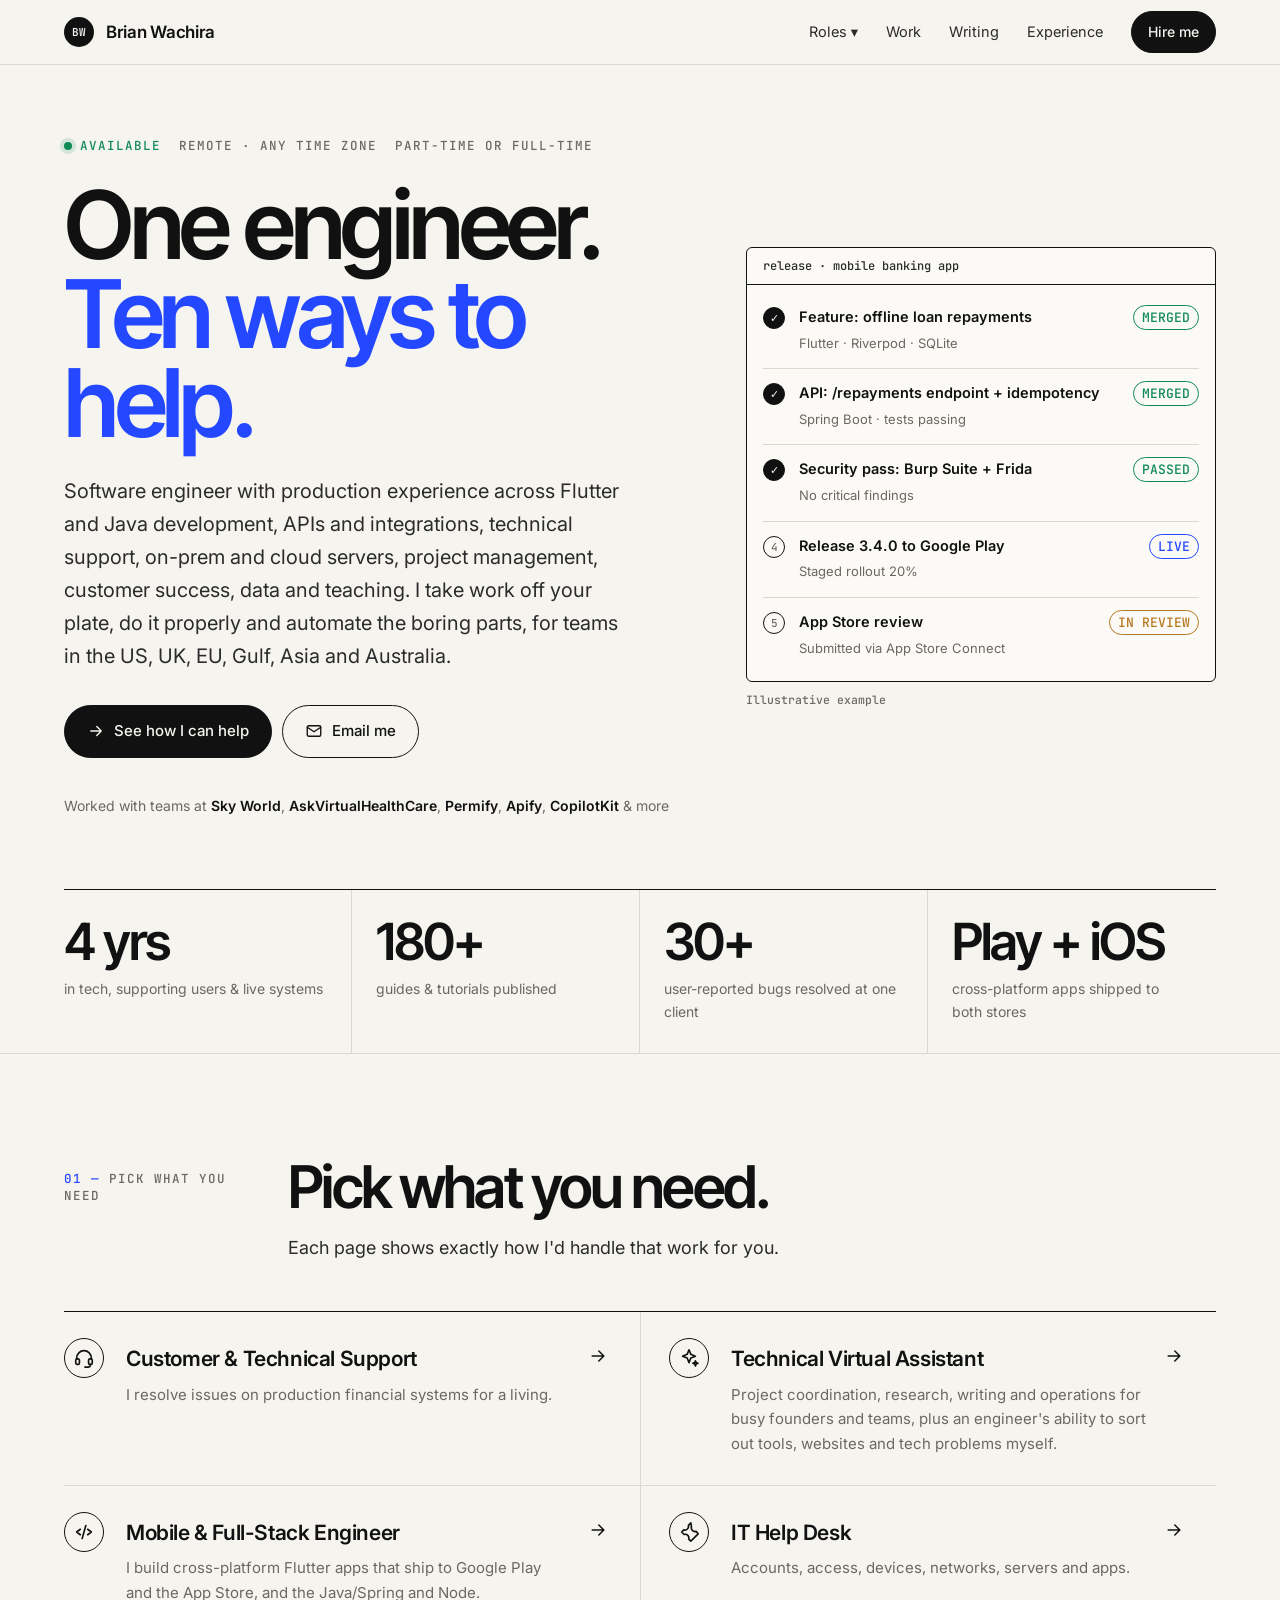
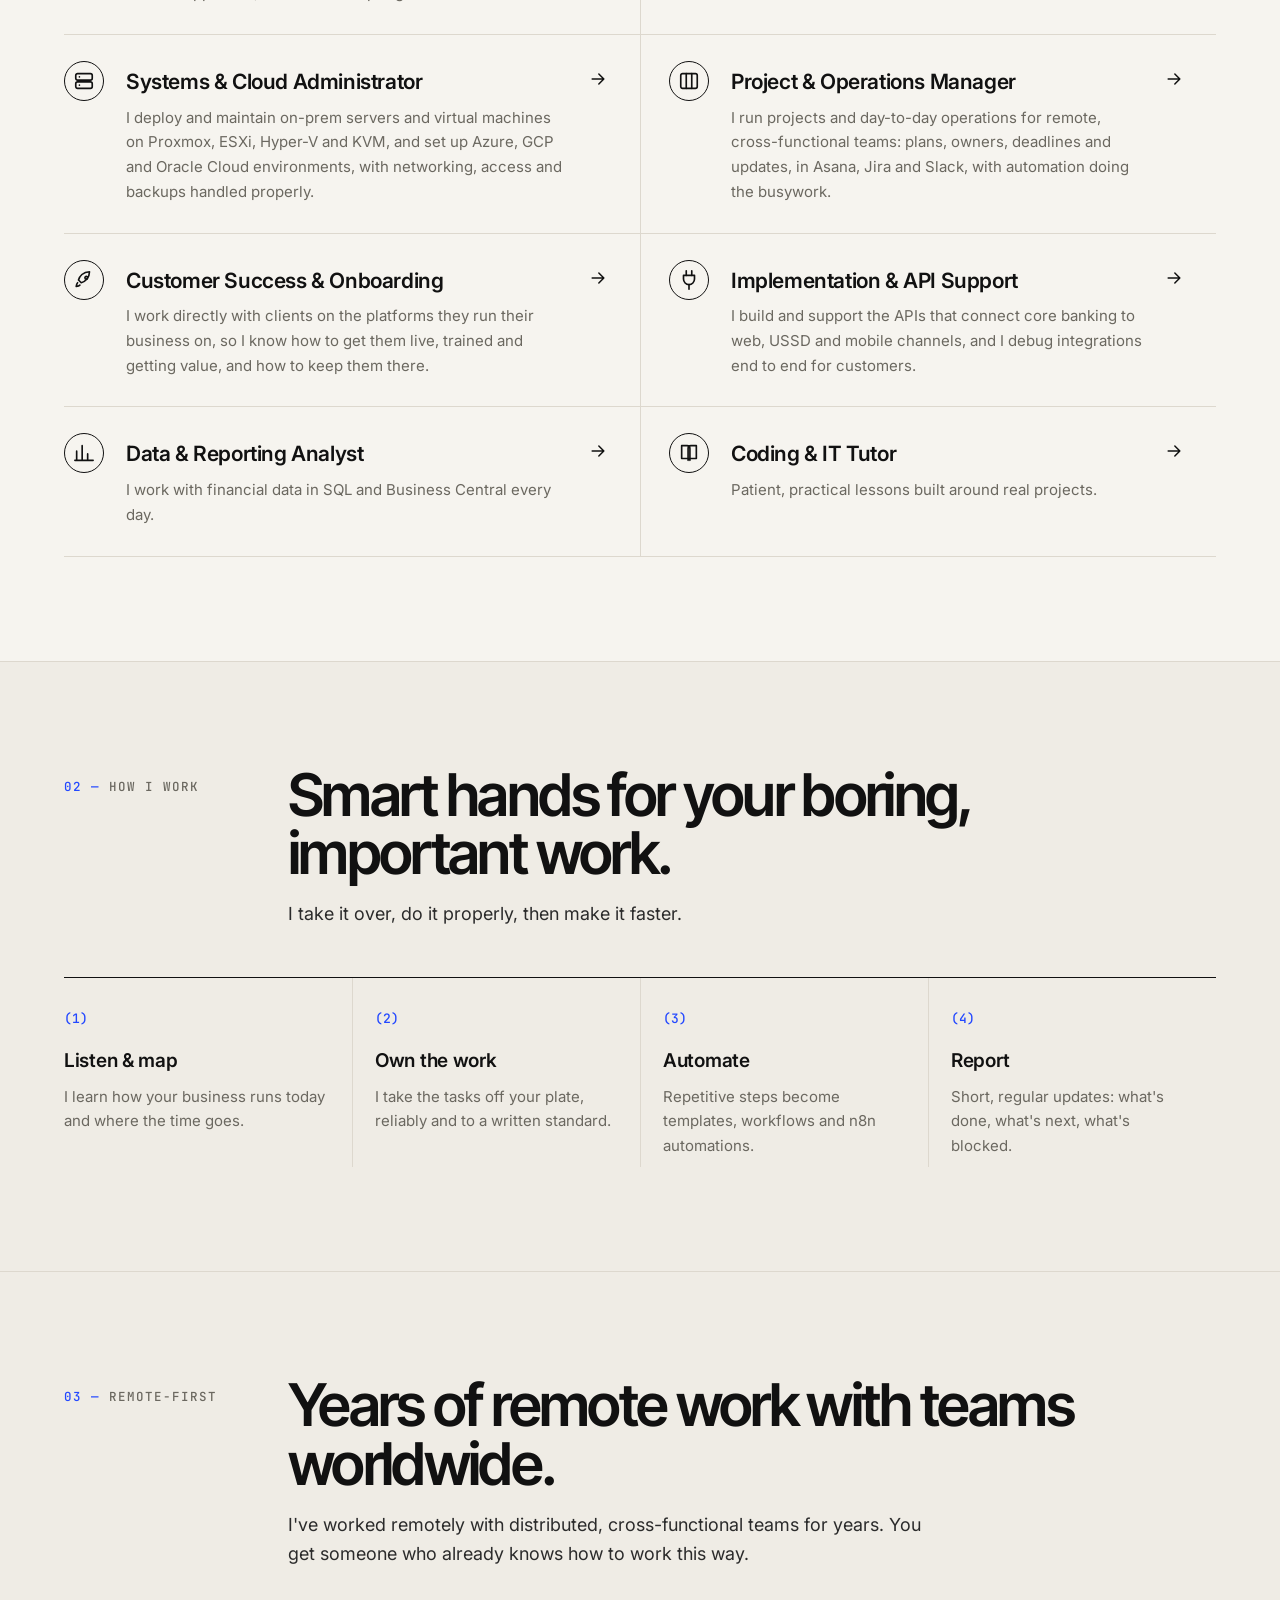
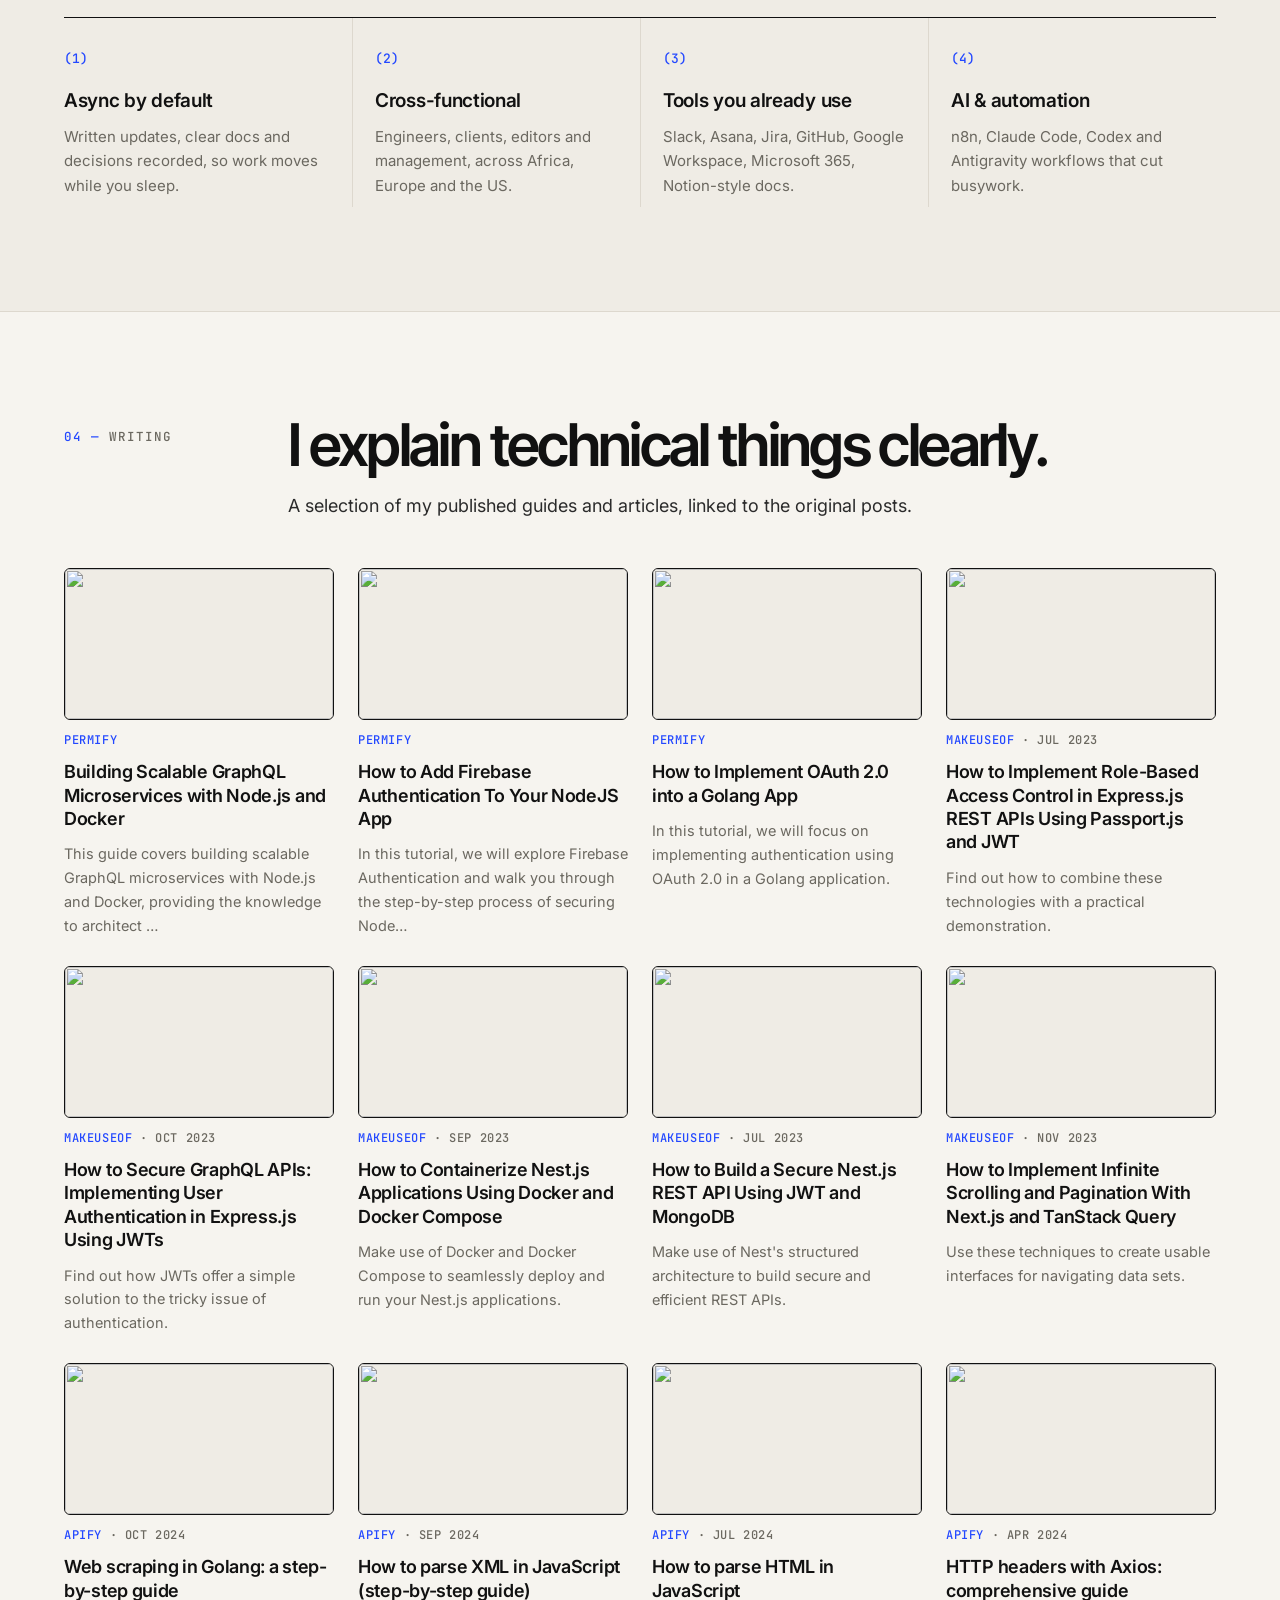
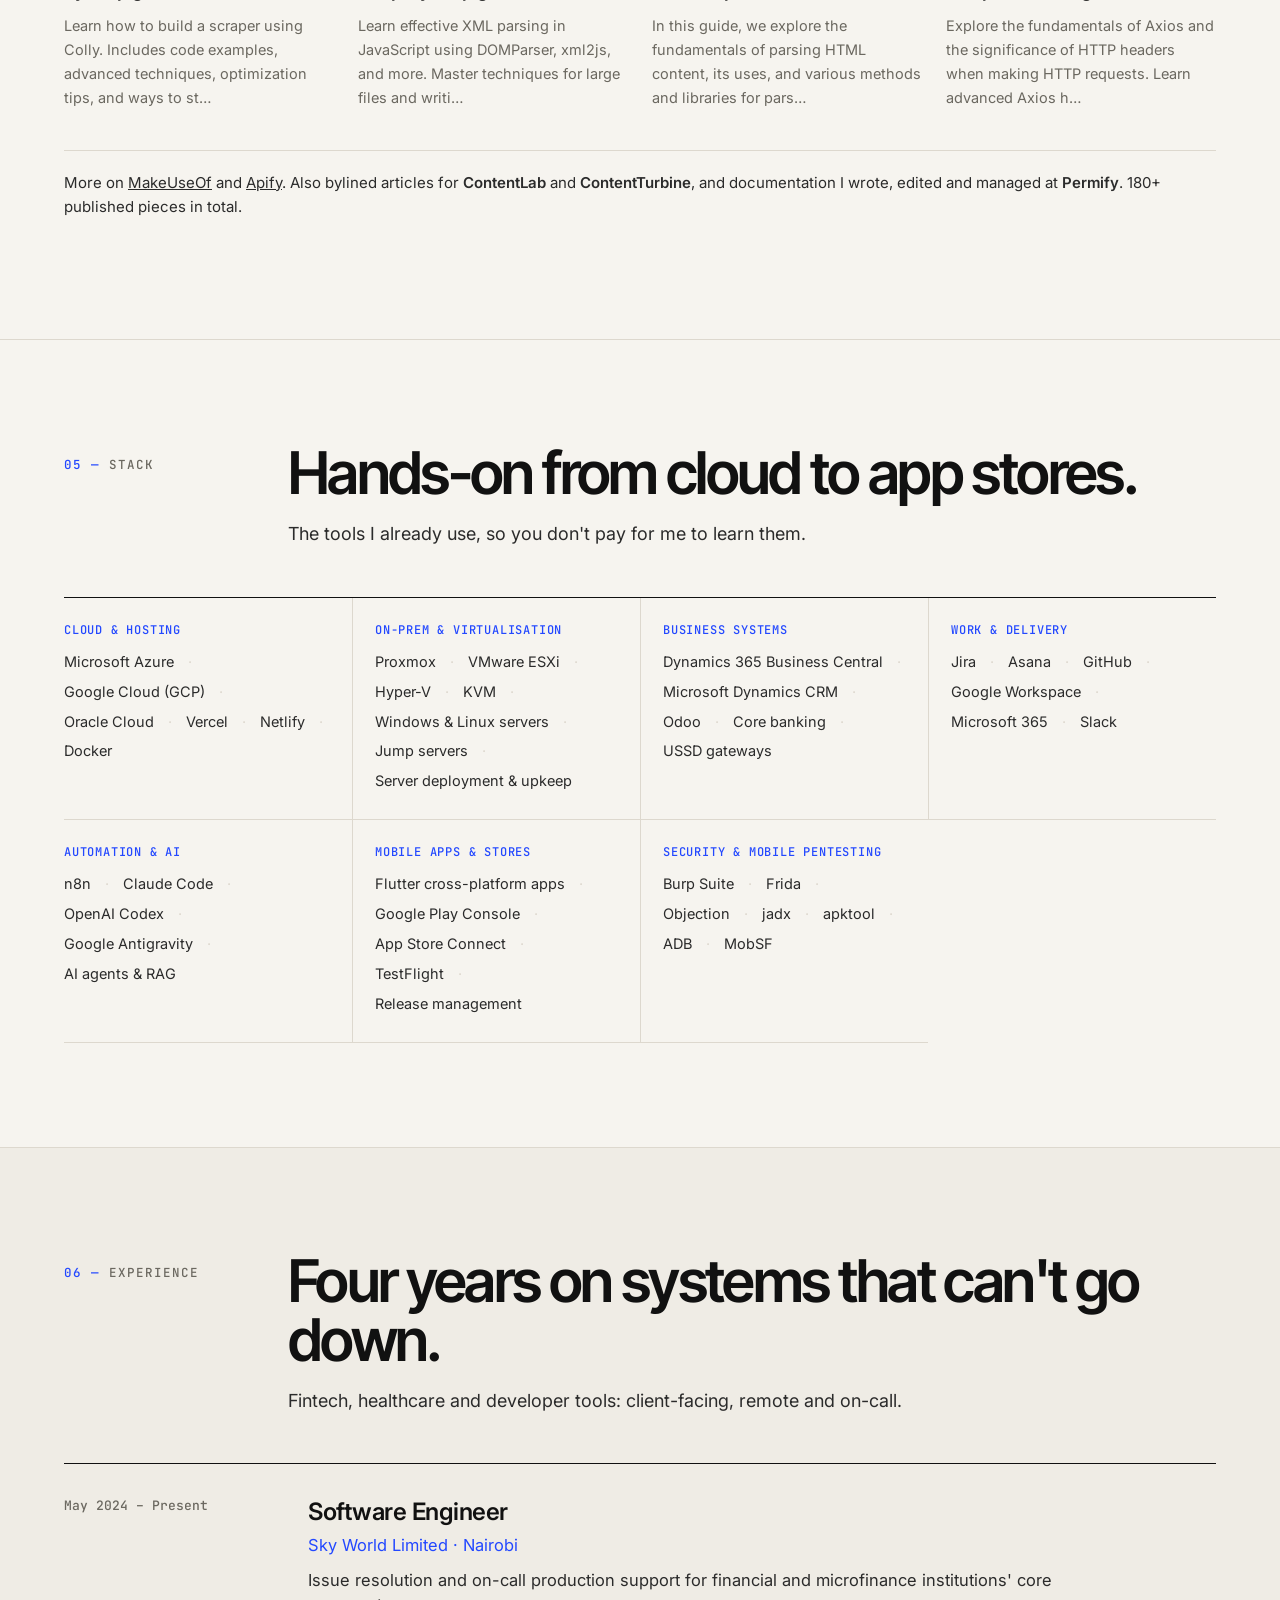
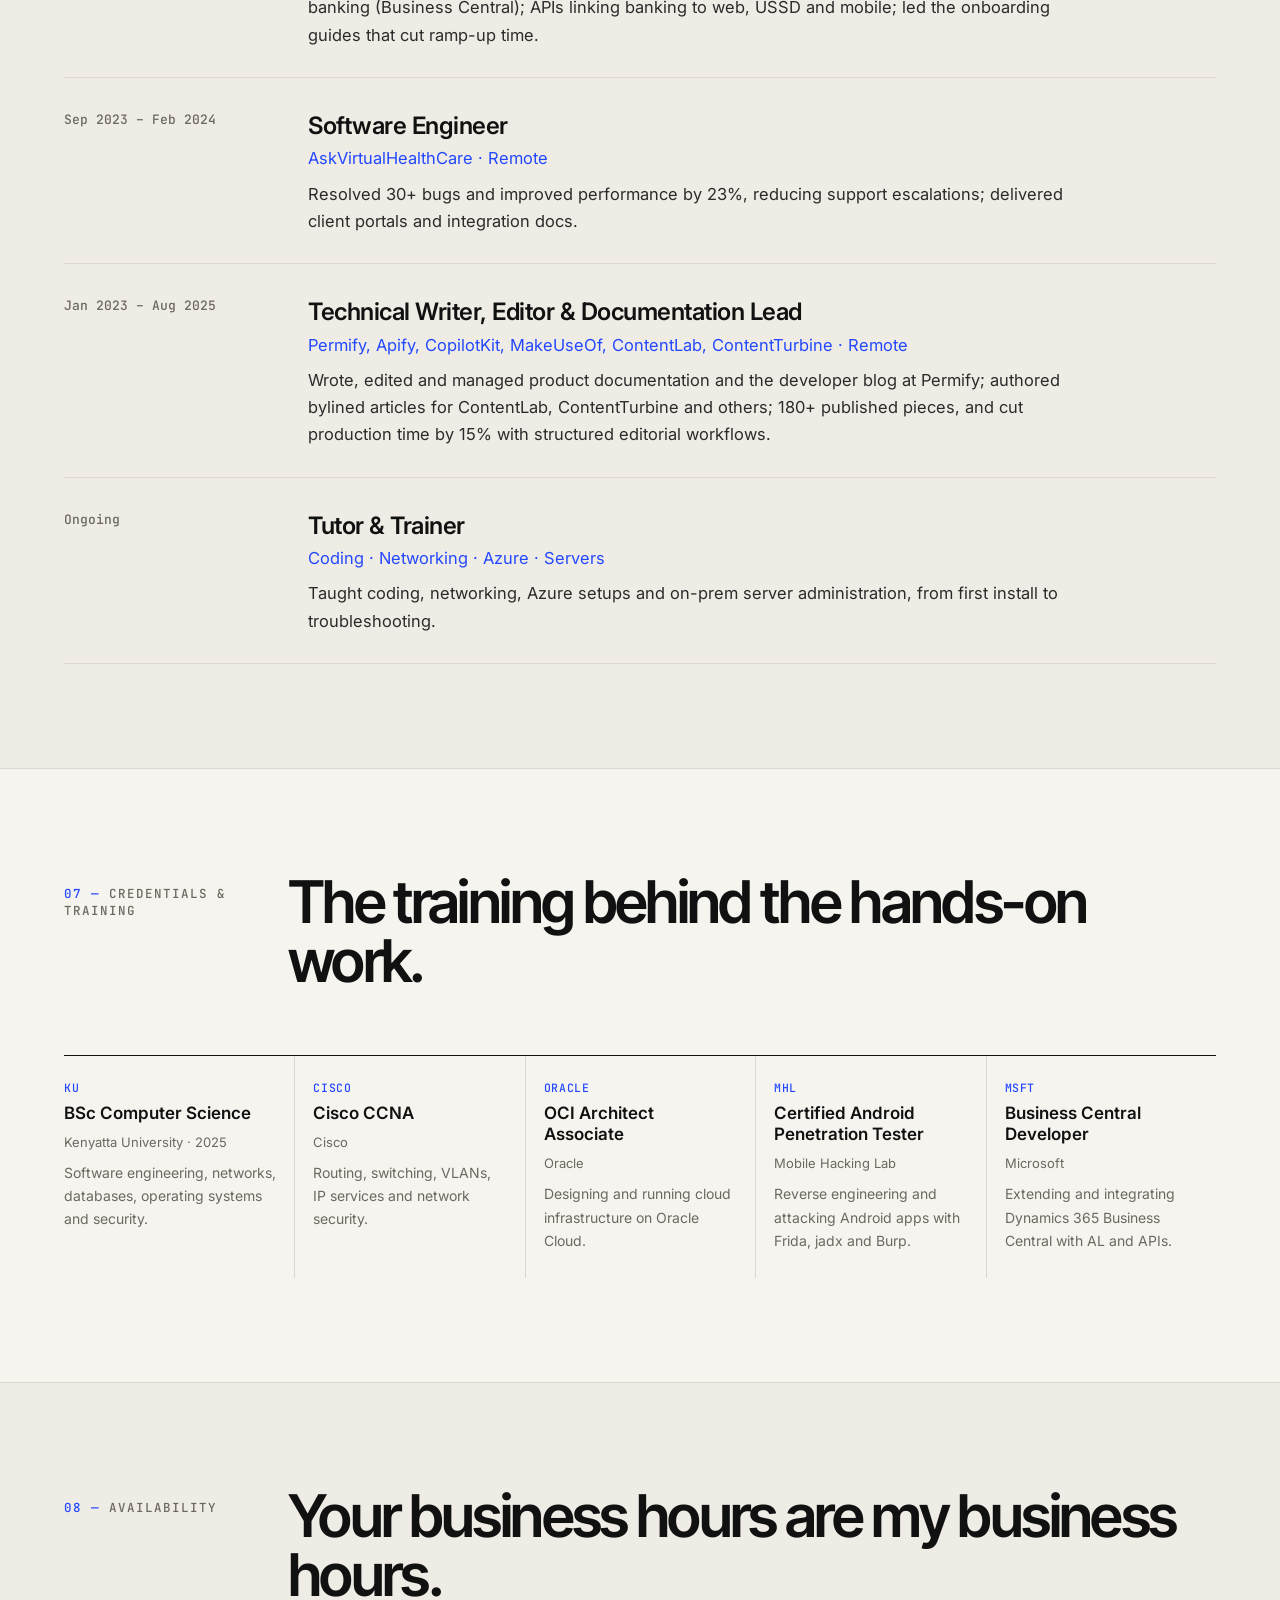
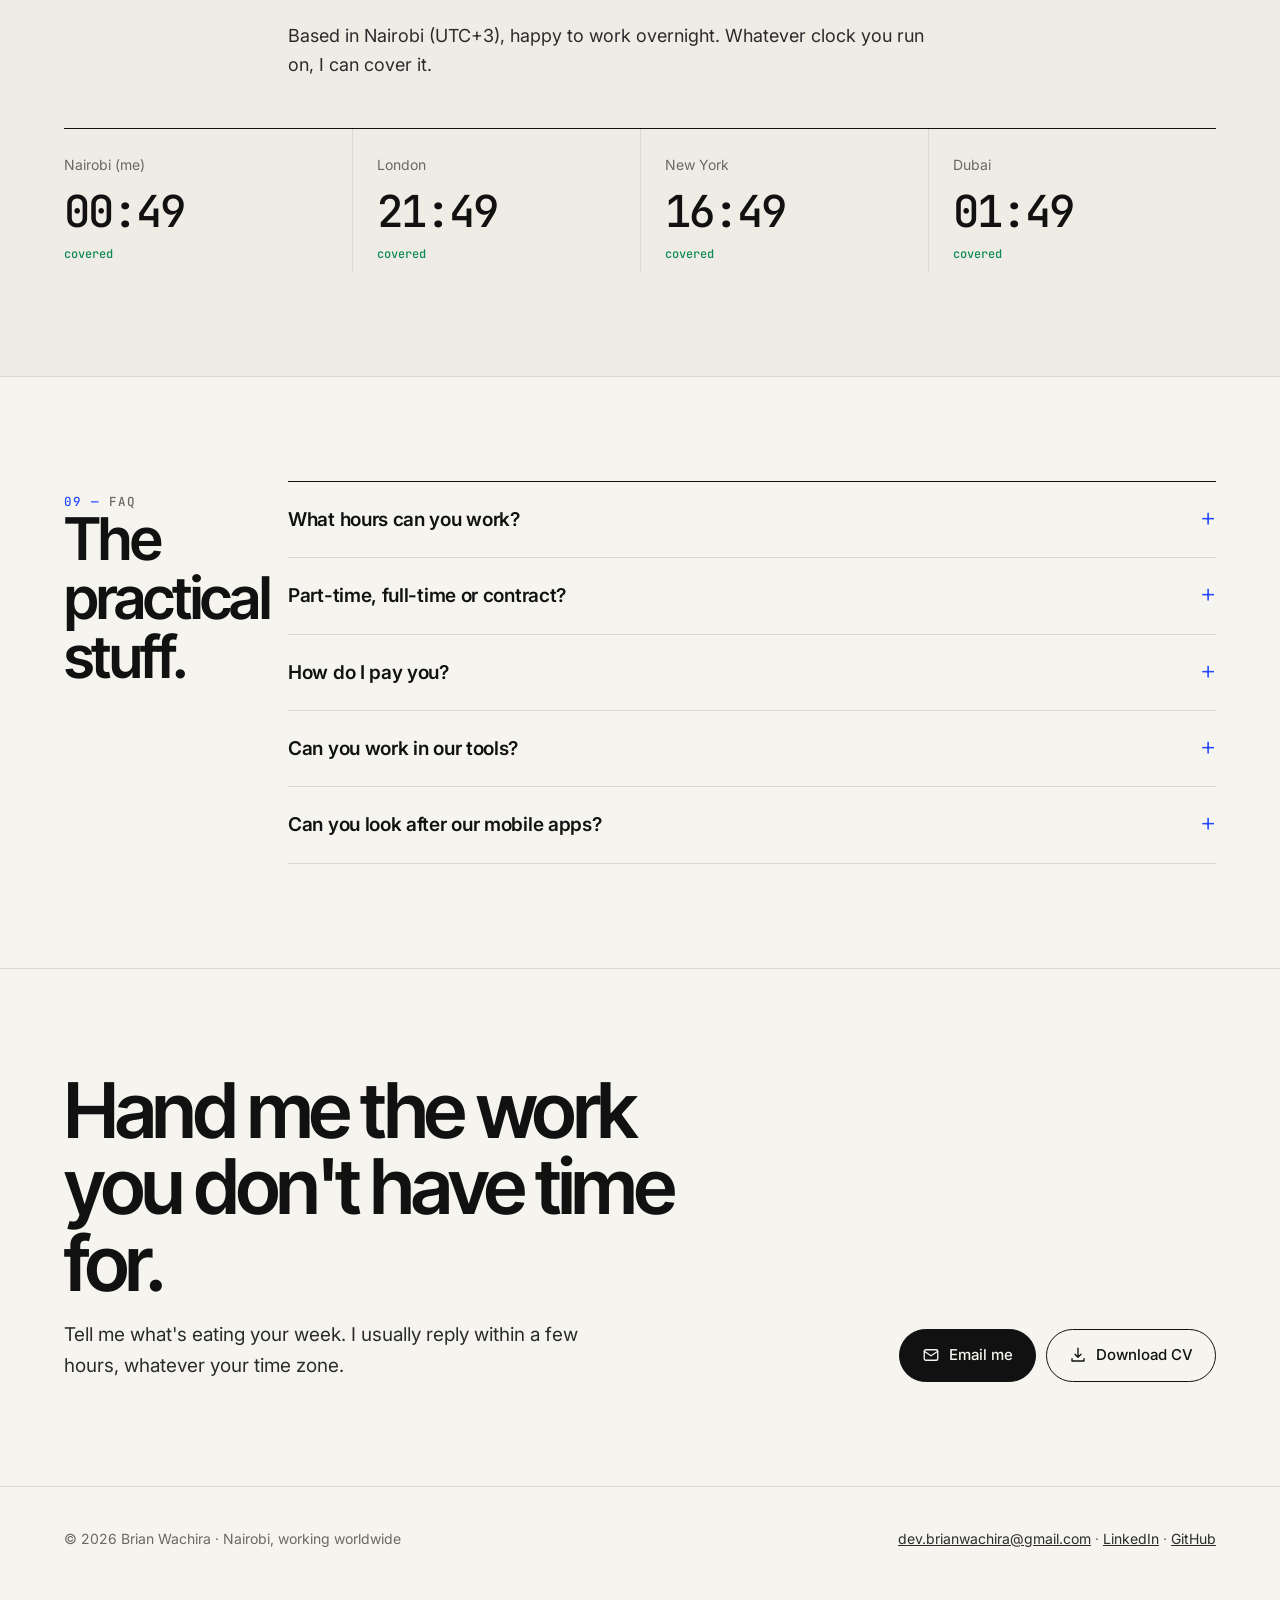
==== commit b1c72765: "Feature advanced MakeUseOf articles" ====
--- a/index.html
+++ b/index.html
@@ -15,7 +15,7 @@
 <section id="roles"><div class="wrap"><div class="shead"><div class="eyebrow">Pick what you need</div><div><h2 class="display">Pick what you need.</h2><p class="sub">Each page shows exactly how I'd handle that work for you.</p></div></div><div class="tracksgrid"><a class="trk" href="support.html"><div class="ic"><svg width="22" height="22" viewBox="0 0 24 24" fill="none" stroke="currentColor" stroke-width="1.8" stroke-linecap="round" stroke-linejoin="round" aria-hidden="true"><path d="M4 13v-1a8 8 0 0 1 16 0v1"/><rect x="3" y="13" width="4" height="6" rx="1.5"/><rect x="17" y="13" width="4" height="6" rx="1.5"/><path d="M19 19a3 3 0 0 1-3 3h-3"/></svg></div><div><h3>Customer &amp; Technical Support</h3><p>I resolve issues on production financial systems for a living.</p></div><span class="go"><svg width="20" height="20" viewBox="0 0 24 24" fill="none" stroke="currentColor" stroke-width="1.8" stroke-linecap="round" stroke-linejoin="round" aria-hidden="true"><path d="M5 12h14m-6-6 6 6-6 6"/></svg></span></a><a class="trk" href="va.html"><div class="ic"><svg width="22" height="22" viewBox="0 0 24 24" fill="none" stroke="currentColor" stroke-width="1.8" stroke-linecap="round" stroke-linejoin="round" aria-hidden="true"><path d="M12 3l2 5 5 2-5 2-2 5-2-5-5-2 5-2z"/><path d="M19 15l.8 2 2 .8-2 .8-.8 2-.8-2-2-.8 2-.8z"/></svg></div><div><h3>Technical Virtual Assistant</h3><p>Project coordination, research, writing and operations for busy founders and teams, plus an engineer's ability to sort out tools, websites and tech problems myself.</p></div><span class="go"><svg width="20" height="20" viewBox="0 0 24 24" fill="none" stroke="currentColor" stroke-width="1.8" stroke-linecap="round" stroke-linejoin="round" aria-hidden="true"><path d="M5 12h14m-6-6 6 6-6 6"/></svg></span></a><a class="trk" href="developer.html"><div class="ic"><svg width="22" height="22" viewBox="0 0 24 24" fill="none" stroke="currentColor" stroke-width="1.8" stroke-linecap="round" stroke-linejoin="round" aria-hidden="true"><path d="m8 9-4 3 4 3"/><path d="m16 9 4 3-4 3"/><path d="m14 5-4 14"/></svg></div><div><h3>Mobile &amp; Full-Stack Engineer</h3><p>I build cross-platform Flutter apps that ship to Google Play and the App Store, and the Java/Spring and Node.</p></div><span class="go"><svg width="20" height="20" viewBox="0 0 24 24" fill="none" stroke="currentColor" stroke-width="1.8" stroke-linecap="round" stroke-linejoin="round" aria-hidden="true"><path d="M5 12h14m-6-6 6 6-6 6"/></svg></span></a><a class="trk" href="helpdesk.html"><div class="ic"><svg width="22" height="22" viewBox="0 0 24 24" fill="none" stroke="currentColor" stroke-width="1.8" stroke-linecap="round" stroke-linejoin="round" aria-hidden="true"><path d="M14.7 6.3a4 4 0 0 0 5 5L22 14l-8 8-2.3-2.3a4 4 0 0 0-5-5L4 12l2.3-2.3a4 4 0 0 0 5-5L14 2z"/></svg></div><div><h3>IT Help Desk</h3><p>Accounts, access, devices, networks, servers and apps.</p></div><span class="go"><svg width="20" height="20" viewBox="0 0 24 24" fill="none" stroke="currentColor" stroke-width="1.8" stroke-linecap="round" stroke-linejoin="round" aria-hidden="true"><path d="M5 12h14m-6-6 6 6-6 6"/></svg></span></a><a class="trk" href="sysadmin.html"><div class="ic"><svg width="22" height="22" viewBox="0 0 24 24" fill="none" stroke="currentColor" stroke-width="1.8" stroke-linecap="round" stroke-linejoin="round" aria-hidden="true"><rect x="3" y="4" width="18" height="7" rx="2"/><rect x="3" y="13" width="18" height="7" rx="2"/><path d="M7 7.5h.01M7 16.5h.01"/></svg></div><div><h3>Systems &amp; Cloud Administrator</h3><p>I deploy and maintain on-prem servers and virtual machines on Proxmox, ESXi, Hyper-V and KVM, and set up Azure, GCP and Oracle Cloud environments, with networking, access and backups handled properly.</p></div><span class="go"><svg width="20" height="20" viewBox="0 0 24 24" fill="none" stroke="currentColor" stroke-width="1.8" stroke-linecap="round" stroke-linejoin="round" aria-hidden="true"><path d="M5 12h14m-6-6 6 6-6 6"/></svg></span></a><a class="trk" href="pm.html"><div class="ic"><svg width="22" height="22" viewBox="0 0 24 24" fill="none" stroke="currentColor" stroke-width="1.8" stroke-linecap="round" stroke-linejoin="round" aria-hidden="true"><rect x="3" y="4" width="18" height="16" rx="2"/><path d="M9 4v16M15 4v16"/></svg></div><div><h3>Project &amp; Operations Manager</h3><p>I run projects and day-to-day operations for remote, cross-functional teams: plans, owners, deadlines and updates, in Asana, Jira and Slack, with automation doing the busywork.</p></div><span class="go"><svg width="20" height="20" viewBox="0 0 24 24" fill="none" stroke="currentColor" stroke-width="1.8" stroke-linecap="round" stroke-linejoin="round" aria-hidden="true"><path d="M5 12h14m-6-6 6 6-6 6"/></svg></span></a><a class="trk" href="success.html"><div class="ic"><svg width="22" height="22" viewBox="0 0 24 24" fill="none" stroke="currentColor" stroke-width="1.8" stroke-linecap="round" stroke-linejoin="round" aria-hidden="true"><path d="M5 15c-1 1-1.5 4-1.5 4s3-.5 4-1.5"/><path d="M9 15l-3-3c1-4 5-9 12-9 0 7-5 11-9 12z"/><circle cx="14.5" cy="9.5" r="1.5"/></svg></div><div><h3>Customer Success &amp; Onboarding</h3><p>I work directly with clients on the platforms they run their business on, so I know how to get them live, trained and getting value, and how to keep them there.</p></div><span class="go"><svg width="20" height="20" viewBox="0 0 24 24" fill="none" stroke="currentColor" stroke-width="1.8" stroke-linecap="round" stroke-linejoin="round" aria-hidden="true"><path d="M5 12h14m-6-6 6 6-6 6"/></svg></span></a><a class="trk" href="implementation.html"><div class="ic"><svg width="22" height="22" viewBox="0 0 24 24" fill="none" stroke="currentColor" stroke-width="1.8" stroke-linecap="round" stroke-linejoin="round" aria-hidden="true"><path d="M9 2v5M15 2v5"/><path d="M6 7h12v4a6 6 0 0 1-12 0z"/><path d="M12 17v5"/></svg></div><div><h3>Implementation &amp; API Support</h3><p>I build and support the APIs that connect core banking to web, USSD and mobile channels, and I debug integrations end to end for customers.</p></div><span class="go"><svg width="20" height="20" viewBox="0 0 24 24" fill="none" stroke="currentColor" stroke-width="1.8" stroke-linecap="round" stroke-linejoin="round" aria-hidden="true"><path d="M5 12h14m-6-6 6 6-6 6"/></svg></span></a><a class="trk" href="data.html"><div class="ic"><svg width="22" height="22" viewBox="0 0 24 24" fill="none" stroke="currentColor" stroke-width="1.8" stroke-linecap="round" stroke-linejoin="round" aria-hidden="true"><path d="M4 20V10M10 20V4M16 20v-7M22 20H2"/></svg></div><div><h3>Data &amp; Reporting Analyst</h3><p>I work with financial data in SQL and Business Central every day.</p></div><span class="go"><svg width="20" height="20" viewBox="0 0 24 24" fill="none" stroke="currentColor" stroke-width="1.8" stroke-linecap="round" stroke-linejoin="round" aria-hidden="true"><path d="M5 12h14m-6-6 6 6-6 6"/></svg></span></a><a class="trk" href="tutor.html"><div class="ic"><svg width="22" height="22" viewBox="0 0 24 24" fill="none" stroke="currentColor" stroke-width="1.8" stroke-linecap="round" stroke-linejoin="round" aria-hidden="true"><path d="M4 4h6a3 3 0 0 1 3 3v13a2 2 0 0 0-2-2H4z"/><path d="M20 4h-6a3 3 0 0 0-3 3v13a2 2 0 0 1 2-2h7z"/></svg></div><div><h3>Coding &amp; IT Tutor</h3><p>Patient, practical lessons built around real projects.</p></div><span class="go"><svg width="20" height="20" viewBox="0 0 24 24" fill="none" stroke="currentColor" stroke-width="1.8" stroke-linecap="round" stroke-linejoin="round" aria-hidden="true"><path d="M5 12h14m-6-6 6 6-6 6"/></svg></span></a></div></div></section>
 <section class="white" id="how"><div class="wrap"><div class="shead"><div class="eyebrow">How I work</div><div><h2 class="display">Smart hands for your boring, important work.</h2><p class="sub">I take it over, do it properly, then make it faster.</p></div></div><div class="process"><div class="pstep"><h3>Listen & map</h3><p>I learn how your business runs today and where the time goes.</p></div><div class="pstep"><h3>Own the work</h3><p>I take the tasks off your plate, reliably and to a written standard.</p></div><div class="pstep"><h3>Automate</h3><p>Repetitive steps become templates, workflows and n8n automations.</p></div><div class="pstep"><h3>Report</h3><p>Short, regular updates: what's done, what's next, what's blocked.</p></div></div></div></section>
 <section class="white" id="remote"><div class="wrap"><div class="shead"><div class="eyebrow">Remote-first</div><div><h2 class="display">Years of remote work with teams worldwide.</h2><p class="sub">I've worked remotely with distributed, cross-functional teams for years. You get someone who already knows how to work this way.</p></div></div><div class="process"><div class="pstep"><h3>Async by default</h3><p>Written updates, clear docs and decisions recorded, so work moves while you sleep.</p></div><div class="pstep"><h3>Cross-functional</h3><p>Engineers, clients, editors and management, across Africa, Europe and the US.</p></div><div class="pstep"><h3>Tools you already use</h3><p>Slack, Asana, Jira, GitHub, Google Workspace, Microsoft 365, Notion-style docs.</p></div><div class="pstep"><h3>AI & automation</h3><p>n8n, Claude Code, Codex and Antigravity workflows that cut busywork.</p></div></div></div></section>
-<section id="writing"><div class="wrap"><div class="shead"><div class="eyebrow">Writing</div><div><h2 class="display">I explain technical things clearly.</h2><p class="sub">A selection of my published guides and articles, linked to the original posts.</p></div></div><div class="blog"><a class="post" href="https://permify.co/post/building-scalable-graphql-microservices-nodejs-docker-guide/" target="_blank" rel="noopener"><div class="thumb"><img src="https://respected-warmth-1fd8bc18e3.media.strapiapp.com/building_scalable_graphql_microservices_nodejs_docker_guide_3f36e0dff6.png" alt="" loading="lazy"></div><div class="meta"><b>Permify</b></div><h3>Building Scalable GraphQL Microservices with Node.js and Docker</h3><p>This guide covers building scalable GraphQL microservices with Node.js and Docker, providing the knowledge to architect …</p></a><a class="post" href="https://permify.co/post/firebase-authentication-nodejs/" target="_blank" rel="noopener"><div class="thumb"><img src="https://respected-warmth-1fd8bc18e3.media.strapiapp.com/firebase_authentication_nodejs_c3fbac08aa.png" alt="" loading="lazy"></div><div class="meta"><b>Permify</b></div><h3>How to Add Firebase Authentication To Your NodeJS App</h3><p>In this tutorial, we will explore Firebase Authentication and walk you through the step-by-step process of securing Node…</p></a><a class="post" href="https://permify.co/post/implement-oauth-2-golang-app/" target="_blank" rel="noopener"><div class="thumb"><img src="https://respected-warmth-1fd8bc18e3.media.strapiapp.com/implement_oauth_2_golang_app_27cc27018f.png" alt="" loading="lazy"></div><div class="meta"><b>Permify</b></div><h3>How to Implement OAuth 2.0 into a Golang App</h3><p>In this tutorial, we will focus on implementing authentication using OAuth 2.0 in a Golang application.</p></a><a class="post" href="https://blog.apify.com/golang-web-scraping/" target="_blank" rel="noopener"><div class="thumb"><img src="https://storage.ghost.io/c/f2/6e/f26ec999-9a90-4aee-a0d4-9b3ca2bb668f/content/images/2024/10/web_scraping_in_golang.png" alt="" loading="lazy"></div><div class="meta"><b>Apify</b> · Oct 2024</div><h3>Web scraping in Golang: a step-by-step guide</h3><p>Learn how to build a scraper using Colly. Includes code examples, advanced techniques, optimization tips, and ways to st…</p></a><a class="post" href="https://blog.apify.com/javascript-parse-xml/" target="_blank" rel="noopener"><div class="thumb"><img src="https://storage.ghost.io/c/f2/6e/f26ec999-9a90-4aee-a0d4-9b3ca2bb668f/content/images/2024/09/How-to-parse-XML-in-JavaScript.png" alt="" loading="lazy"></div><div class="meta"><b>Apify</b> · Sep 2024</div><h3>How to parse XML in JavaScript (step-by-step guide)</h3><p>Learn effective XML parsing in JavaScript using DOMParser, xml2js, and more. Master techniques for large files and writi…</p></a><a class="post" href="https://blog.apify.com/javascript-parse-html/" target="_blank" rel="noopener"><div class="thumb"><img src="https://storage.ghost.io/c/f2/6e/f26ec999-9a90-4aee-a0d4-9b3ca2bb668f/content/images/2024/07/how_to_parse_html_in_javascript.png" alt="" loading="lazy"></div><div class="meta"><b>Apify</b> · Jul 2024</div><h3>How to parse HTML in JavaScript</h3><p>In this guide, we explore the fundamentals of parsing HTML content, its uses, and various methods and libraries for pars…</p></a><a class="post" href="https://blog.apify.com/http-headers-axios/" target="_blank" rel="noopener"><div class="thumb"><img src="https://storage.ghost.io/c/f2/6e/f26ec999-9a90-4aee-a0d4-9b3ca2bb668f/content/images/2024/04/HTTP-headers-with-Axios_-comprehensive-guide.png" alt="" loading="lazy"></div><div class="meta"><b>Apify</b> · Apr 2024</div><h3>HTTP headers with Axios: comprehensive guide</h3><p>Explore the fundamentals of Axios and the significance of HTTP headers when making HTTP requests. Learn advanced Axios h…</p></a><a class="post" href="https://www.makeuseof.com/jetbrains-fleet-vs-code-which-is-better/" target="_blank" rel="noopener"><div class="thumb">MakeUseOf</div><div class="meta"><b>MakeUseOf</b> · Nov 2022</div><h3>JetBrains Fleet and VS Code: Which One Is Better?</h3><p>The arrival of JetBrains Fleet means VS Code has a potential competitor. But what does Fleet bring to the IDE space?</p></a></div><p class="byline">Also bylined articles for <b>ContentLab</b> and <b>ContentTurbine</b>, and documentation I wrote, edited and managed at <b>Permify</b>. 180+ published pieces in total.</p></div></section>
+<section id="writing"><div class="wrap"><div class="shead"><div class="eyebrow">Writing</div><div><h2 class="display">I explain technical things clearly.</h2><p class="sub">A selection of my published guides and articles, linked to the original posts.</p></div></div><div class="blog"><a class="post" href="https://permify.co/post/building-scalable-graphql-microservices-nodejs-docker-guide/" target="_blank" rel="noopener"><div class="thumb"><img src="https://respected-warmth-1fd8bc18e3.media.strapiapp.com/building_scalable_graphql_microservices_nodejs_docker_guide_3f36e0dff6.png" alt="" loading="lazy"></div><div class="meta"><b>Permify</b></div><h3>Building Scalable GraphQL Microservices with Node.js and Docker</h3><p>This guide covers building scalable GraphQL microservices with Node.js and Docker, providing the knowledge to architect …</p></a><a class="post" href="https://permify.co/post/firebase-authentication-nodejs/" target="_blank" rel="noopener"><div class="thumb"><img src="https://respected-warmth-1fd8bc18e3.media.strapiapp.com/firebase_authentication_nodejs_c3fbac08aa.png" alt="" loading="lazy"></div><div class="meta"><b>Permify</b></div><h3>How to Add Firebase Authentication To Your NodeJS App</h3><p>In this tutorial, we will explore Firebase Authentication and walk you through the step-by-step process of securing Node…</p></a><a class="post" href="https://permify.co/post/implement-oauth-2-golang-app/" target="_blank" rel="noopener"><div class="thumb"><img src="https://respected-warmth-1fd8bc18e3.media.strapiapp.com/implement_oauth_2_golang_app_27cc27018f.png" alt="" loading="lazy"></div><div class="meta"><b>Permify</b></div><h3>How to Implement OAuth 2.0 into a Golang App</h3><p>In this tutorial, we will focus on implementing authentication using OAuth 2.0 in a Golang application.</p></a><a class="post" href="https://www.makeuseof.com/role-based-access-control-expressjs-rest-api-passportjs-jwt/" target="_blank" rel="noopener"><div class="thumb"><img src="https://static0.makeuseofimages.com/wordpress/wp-content/uploads/2023/07/how-to-create-aruco-marker-using-python.jpg" alt="" loading="lazy"></div><div class="meta"><b>MakeUseOf</b> · Jul 2023</div><h3>How to Implement Role-Based Access Control in Express.js REST APIs Using Passport.js and JWT</h3><p>Find out how to combine these technologies with a practical demonstration.</p></a><a class="post" href="https://www.makeuseof.com/graphql-apis-secure-user-authentication-expressjs-jwts/" target="_blank" rel="noopener"><div class="thumb"><img src="https://static0.makeuseofimages.com/wordpress/wp-content/uploads/2022/10/API-infrastructure.jpg" alt="" loading="lazy"></div><div class="meta"><b>MakeUseOf</b> · Oct 2023</div><h3>How to Secure GraphQL APIs: Implementing User Authentication in Express.js Using JWTs</h3><p>Find out how JWTs offer a simple solution to the tricky issue of authentication.</p></a><a class="post" href="https://www.makeuseof.com/containerize-nestjs-apps-docker-and-docker-compose/" target="_blank" rel="noopener"><div class="thumb"><img src="https://static0.makeuseofimages.com/wordpress/wp-content/uploads/2023/03/docker.jpg" alt="" loading="lazy"></div><div class="meta"><b>MakeUseOf</b> · Sep 2023</div><h3>How to Containerize Nest.js Applications Using Docker and Docker Compose</h3><p>Make use of Docker and Docker Compose to seamlessly deploy and run your Nest.js applications.</p></a><a class="post" href="https://www.makeuseof.com/nestjs-rest-api-using-jwt-mongodb/" target="_blank" rel="noopener"><div class="thumb"><img src="https://static0.makeuseofimages.com/wordpress/wp-content/uploads/2023/03/nestjs_websocket_article_cover.jpg" alt="" loading="lazy"></div><div class="meta"><b>MakeUseOf</b> · Jul 2023</div><h3>How to Build a Secure Nest.js REST API Using JWT and MongoDB</h3><p>Make use of Nest&#x27;s structured architecture to build secure and efficient REST APIs.</p></a><a class="post" href="https://www.makeuseof.com/next-js-infinite-scrolling-pagination-tanstack-query/" target="_blank" rel="noopener"><div class="thumb"><img src="https://static0.makeuseofimages.com/wordpress/wp-content/uploads/2023/07/altumcode-dc6pb2jdaqs-unsplash-1.jpg" alt="" loading="lazy"></div><div class="meta"><b>MakeUseOf</b> · Nov 2023</div><h3>How to Implement Infinite Scrolling and Pagination With Next.js and TanStack Query</h3><p>Use these techniques to create usable interfaces for navigating data sets.</p></a><a class="post" href="https://blog.apify.com/golang-web-scraping/" target="_blank" rel="noopener"><div class="thumb"><img src="https://storage.ghost.io/c/f2/6e/f26ec999-9a90-4aee-a0d4-9b3ca2bb668f/content/images/2024/10/web_scraping_in_golang.png" alt="" loading="lazy"></div><div class="meta"><b>Apify</b> · Oct 2024</div><h3>Web scraping in Golang: a step-by-step guide</h3><p>Learn how to build a scraper using Colly. Includes code examples, advanced techniques, optimization tips, and ways to st…</p></a><a class="post" href="https://blog.apify.com/javascript-parse-xml/" target="_blank" rel="noopener"><div class="thumb"><img src="https://storage.ghost.io/c/f2/6e/f26ec999-9a90-4aee-a0d4-9b3ca2bb668f/content/images/2024/09/How-to-parse-XML-in-JavaScript.png" alt="" loading="lazy"></div><div class="meta"><b>Apify</b> · Sep 2024</div><h3>How to parse XML in JavaScript (step-by-step guide)</h3><p>Learn effective XML parsing in JavaScript using DOMParser, xml2js, and more. Master techniques for large files and writi…</p></a><a class="post" href="https://blog.apify.com/javascript-parse-html/" target="_blank" rel="noopener"><div class="thumb"><img src="https://storage.ghost.io/c/f2/6e/f26ec999-9a90-4aee-a0d4-9b3ca2bb668f/content/images/2024/07/how_to_parse_html_in_javascript.png" alt="" loading="lazy"></div><div class="meta"><b>Apify</b> · Jul 2024</div><h3>How to parse HTML in JavaScript</h3><p>In this guide, we explore the fundamentals of parsing HTML content, its uses, and various methods and libraries for pars…</p></a><a class="post" href="https://blog.apify.com/http-headers-axios/" target="_blank" rel="noopener"><div class="thumb"><img src="https://storage.ghost.io/c/f2/6e/f26ec999-9a90-4aee-a0d4-9b3ca2bb668f/content/images/2024/04/HTTP-headers-with-Axios_-comprehensive-guide.png" alt="" loading="lazy"></div><div class="meta"><b>Apify</b> · Apr 2024</div><h3>HTTP headers with Axios: comprehensive guide</h3><p>Explore the fundamentals of Axios and the significance of HTTP headers when making HTTP requests. Learn advanced Axios h…</p></a></div><p class="byline">More on <a href="https://www.makeuseof.com/author/gichuhi-wachira/" target="_blank" rel="noopener">MakeUseOf</a> and <a href="https://blog.apify.com/author/brian/" target="_blank" rel="noopener">Apify</a>. Also bylined articles for <b>ContentLab</b> and <b>ContentTurbine</b>, and documentation I wrote, edited and managed at <b>Permify</b>. 180+ published pieces in total.</p></div></section>
 <section id="stack"><div class="wrap"><div class="shead"><div class="eyebrow">Stack</div><div><h2 class="display">Hands-on from cloud to app stores.</h2><p class="sub">The tools I already use, so you don't pay for me to learn them.</p></div></div><div class="stack"><div class="sg"><h3>Cloud &amp; hosting</h3><div class="chips"><span class="chip">Microsoft Azure</span><span class="chip">Google Cloud (GCP)</span><span class="chip">Oracle Cloud</span><span class="chip">Vercel</span><span class="chip">Netlify</span><span class="chip">Docker</span></div></div><div class="sg"><h3>On-prem &amp; virtualisation</h3><div class="chips"><span class="chip">Proxmox</span><span class="chip">VMware ESXi</span><span class="chip">Hyper-V</span><span class="chip">KVM</span><span class="chip">Windows &amp; Linux servers</span><span class="chip">Jump servers</span><span class="chip">Server deployment &amp; upkeep</span></div></div><div class="sg"><h3>Business systems</h3><div class="chips"><span class="chip">Dynamics 365 Business Central</span><span class="chip">Microsoft Dynamics CRM</span><span class="chip">Odoo</span><span class="chip">Core banking</span><span class="chip">USSD gateways</span></div></div><div class="sg"><h3>Work &amp; delivery</h3><div class="chips"><span class="chip">Jira</span><span class="chip">Asana</span><span class="chip">GitHub</span><span class="chip">Google Workspace</span><span class="chip">Microsoft 365</span><span class="chip">Slack</span></div></div><div class="sg"><h3>Automation &amp; AI</h3><div class="chips"><span class="chip">n8n</span><span class="chip">Claude Code</span><span class="chip">OpenAI Codex</span><span class="chip">Google Antigravity</span><span class="chip">AI agents &amp; RAG</span></div></div><div class="sg"><h3>Mobile apps &amp; stores</h3><div class="chips"><span class="chip">Flutter cross-platform apps</span><span class="chip">Google Play Console</span><span class="chip">App Store Connect</span><span class="chip">TestFlight</span><span class="chip">Release management</span></div></div><div class="sg"><h3>Security &amp; mobile pentesting</h3><div class="chips"><span class="chip">Burp Suite</span><span class="chip">Frida</span><span class="chip">Objection</span><span class="chip">jadx</span><span class="chip">apktool</span><span class="chip">ADB</span><span class="chip">MobSF</span></div></div></div></div></section>
 <section class="white" id="experience"><div class="wrap"><div class="shead"><div class="eyebrow">Experience</div><div><h2 class="display">Four years on systems that can't go down.</h2><p class="sub">Fintech, healthcare and developer tools: client-facing, remote and on-call.</p></div></div><div class="tl"><div class="it"><div class="when">May 2024 – Present</div><div><h3>Software Engineer</h3><div class="org">Sky World Limited · Nairobi</div><p>Issue resolution and on-call production support for financial and microfinance institutions' core banking (Business Central); APIs linking banking to web, USSD and mobile; led the onboarding guides that cut ramp-up time.</p></div></div><div class="it"><div class="when">Sep 2023 – Feb 2024</div><div><h3>Software Engineer</h3><div class="org">AskVirtualHealthCare · Remote</div><p>Resolved 30+ bugs and improved performance by 23%, reducing support escalations; delivered client portals and integration docs.</p></div></div><div class="it"><div class="when">Jan 2023 – Aug 2025</div><div><h3>Technical Writer, Editor &amp; Documentation Lead</h3><div class="org">Permify, Apify, CopilotKit, MakeUseOf, ContentLab, ContentTurbine · Remote</div><p>Wrote, edited and managed product documentation and the developer blog at Permify; authored bylined articles for ContentLab, ContentTurbine and others; 180+ published pieces, and cut production time by 15% with structured editorial workflows.</p></div></div><div class="it"><div class="when">Ongoing</div><div><h3>Tutor &amp; Trainer</h3><div class="org">Coding · Networking · Azure · Servers</div><p>Taught coding, networking, Azure setups and on-prem server administration, from first install to troubleshooting.</p></div></div></div></div></section>
 <section id="credentials"><div class="wrap"><div class="shead"><div class="eyebrow">Credentials &amp; training</div><div><h2 class="display">The training behind the hands-on work.</h2><p class="sub"> </p></div></div><div class="creds"><div class="cred f"><span class="lg">KU</span><h3>BSc Computer Science</h3><span class="is">Kenyatta University · 2025</span><p>Software engineering, networks, databases, operating systems and security.</p></div><div class="cred"><span class="lg">CISCO</span><h3>Cisco CCNA</h3><span class="is">Cisco</span><p>Routing, switching, VLANs, IP services and network security.</p></div><div class="cred"><span class="lg">ORACLE</span><h3>OCI Architect Associate</h3><span class="is">Oracle</span><p>Designing and running cloud infrastructure on Oracle Cloud.</p></div><div class="cred"><span class="lg">MHL</span><h3>Certified Android Penetration Tester</h3><span class="is">Mobile Hacking Lab</span><p>Reverse engineering and attacking Android apps with Frida, jadx and Burp.</p></div><div class="cred"><span class="lg">MSFT</span><h3>Business Central Developer</h3><span class="is">Microsoft</span><p>Extending and integrating Dynamics 365 Business Central with AL and APIs.</p></div></div></div></section>
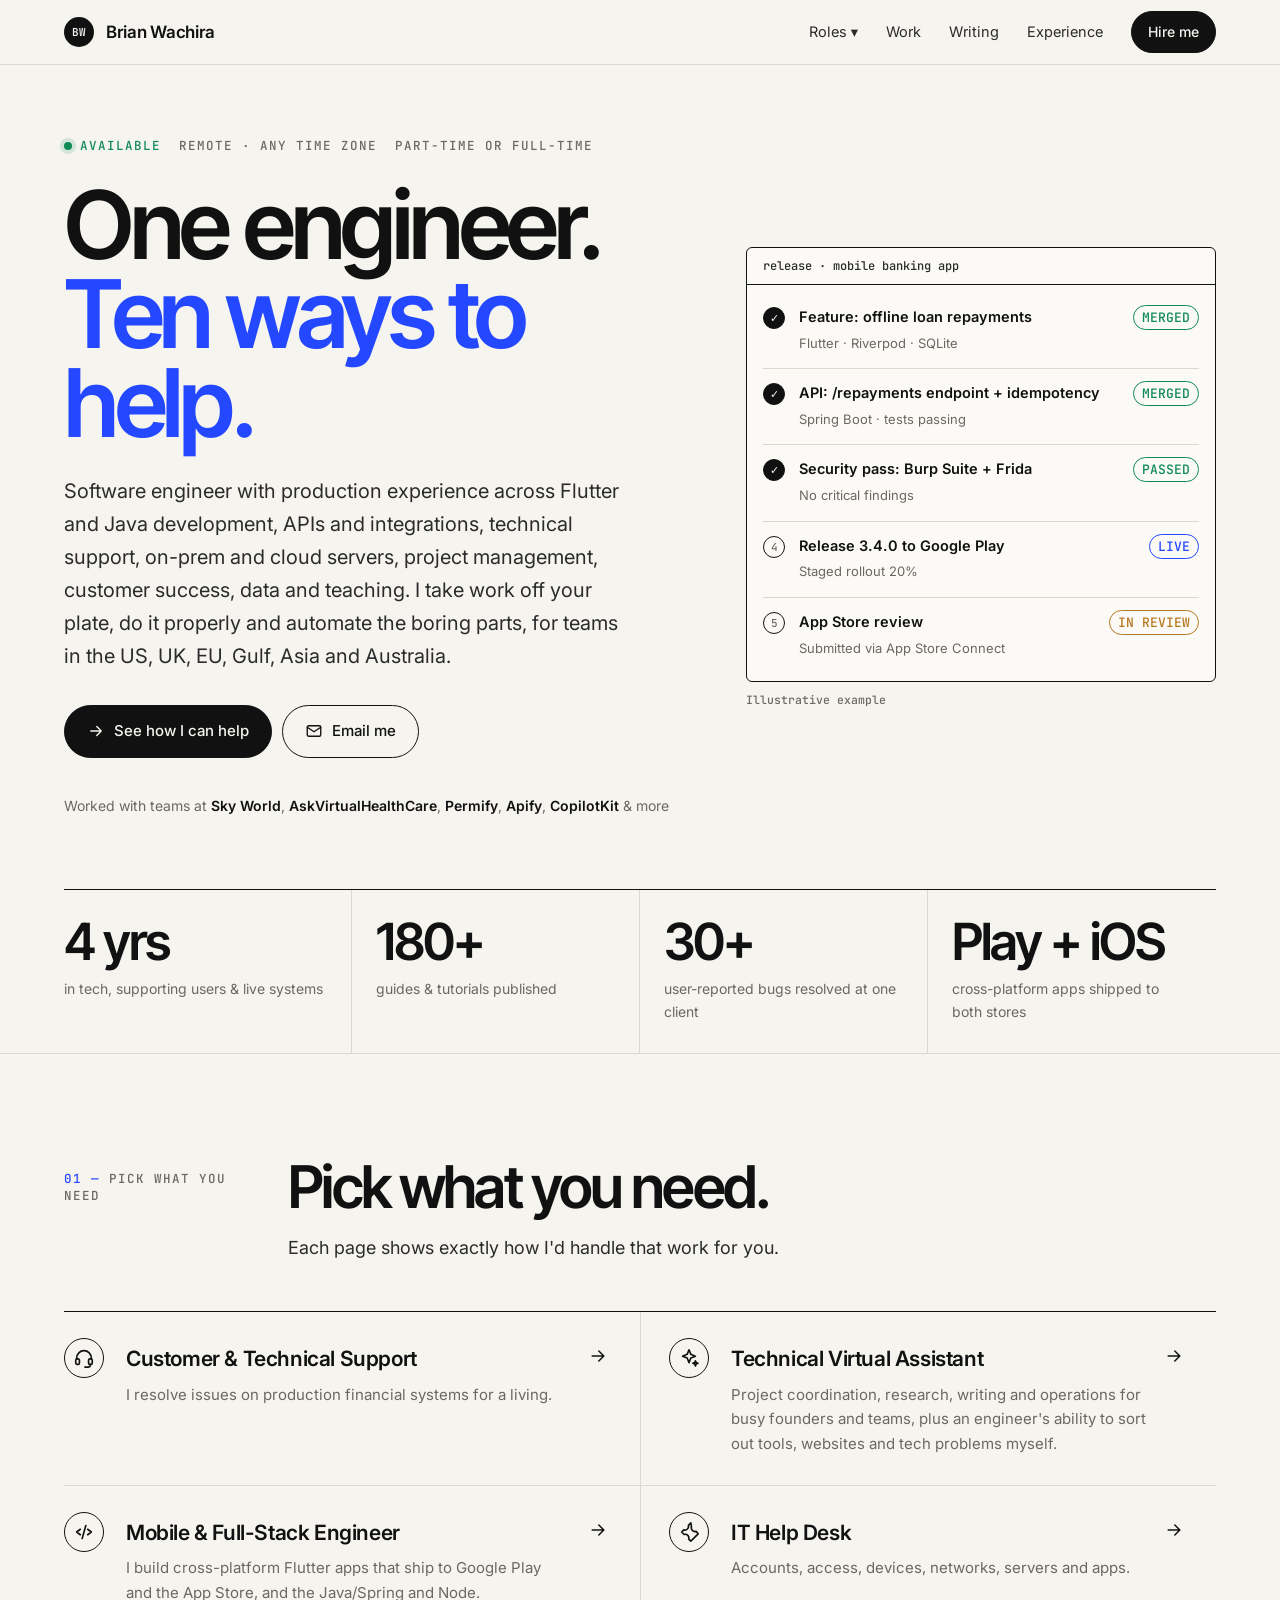
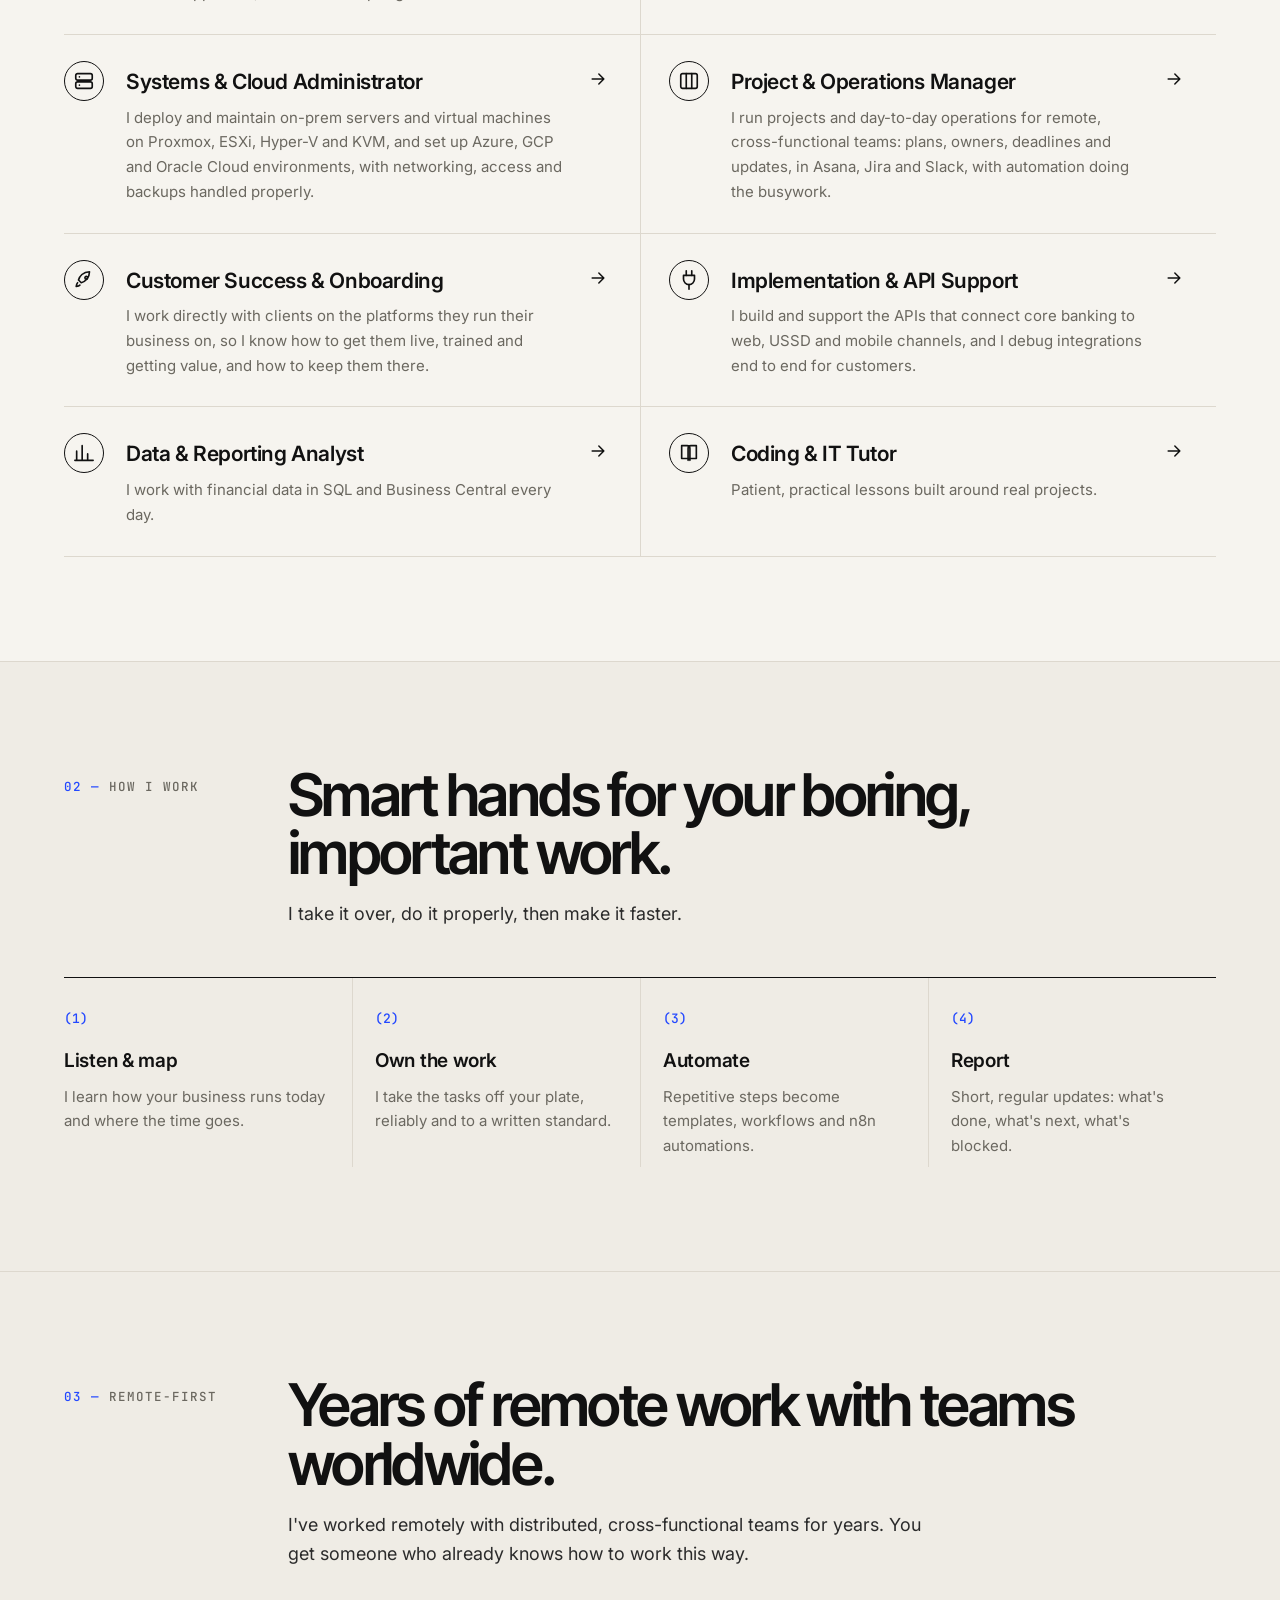
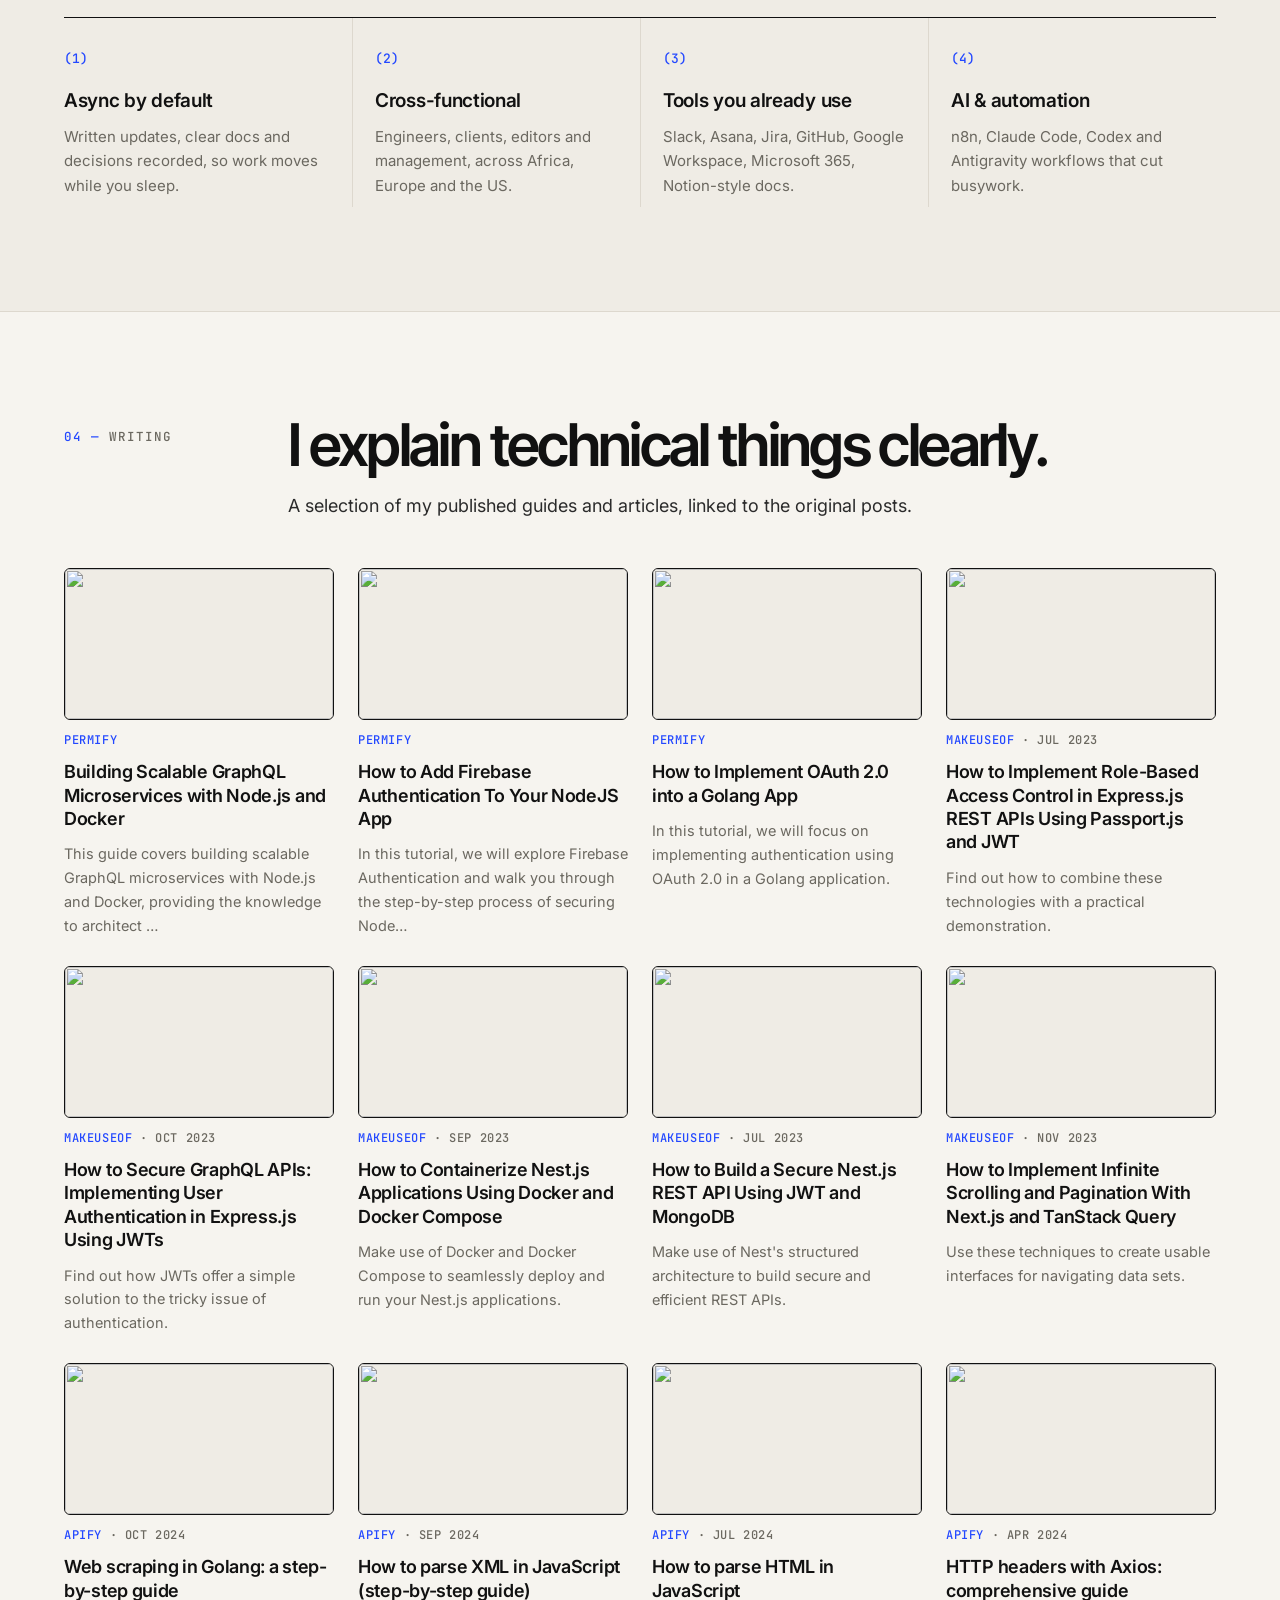
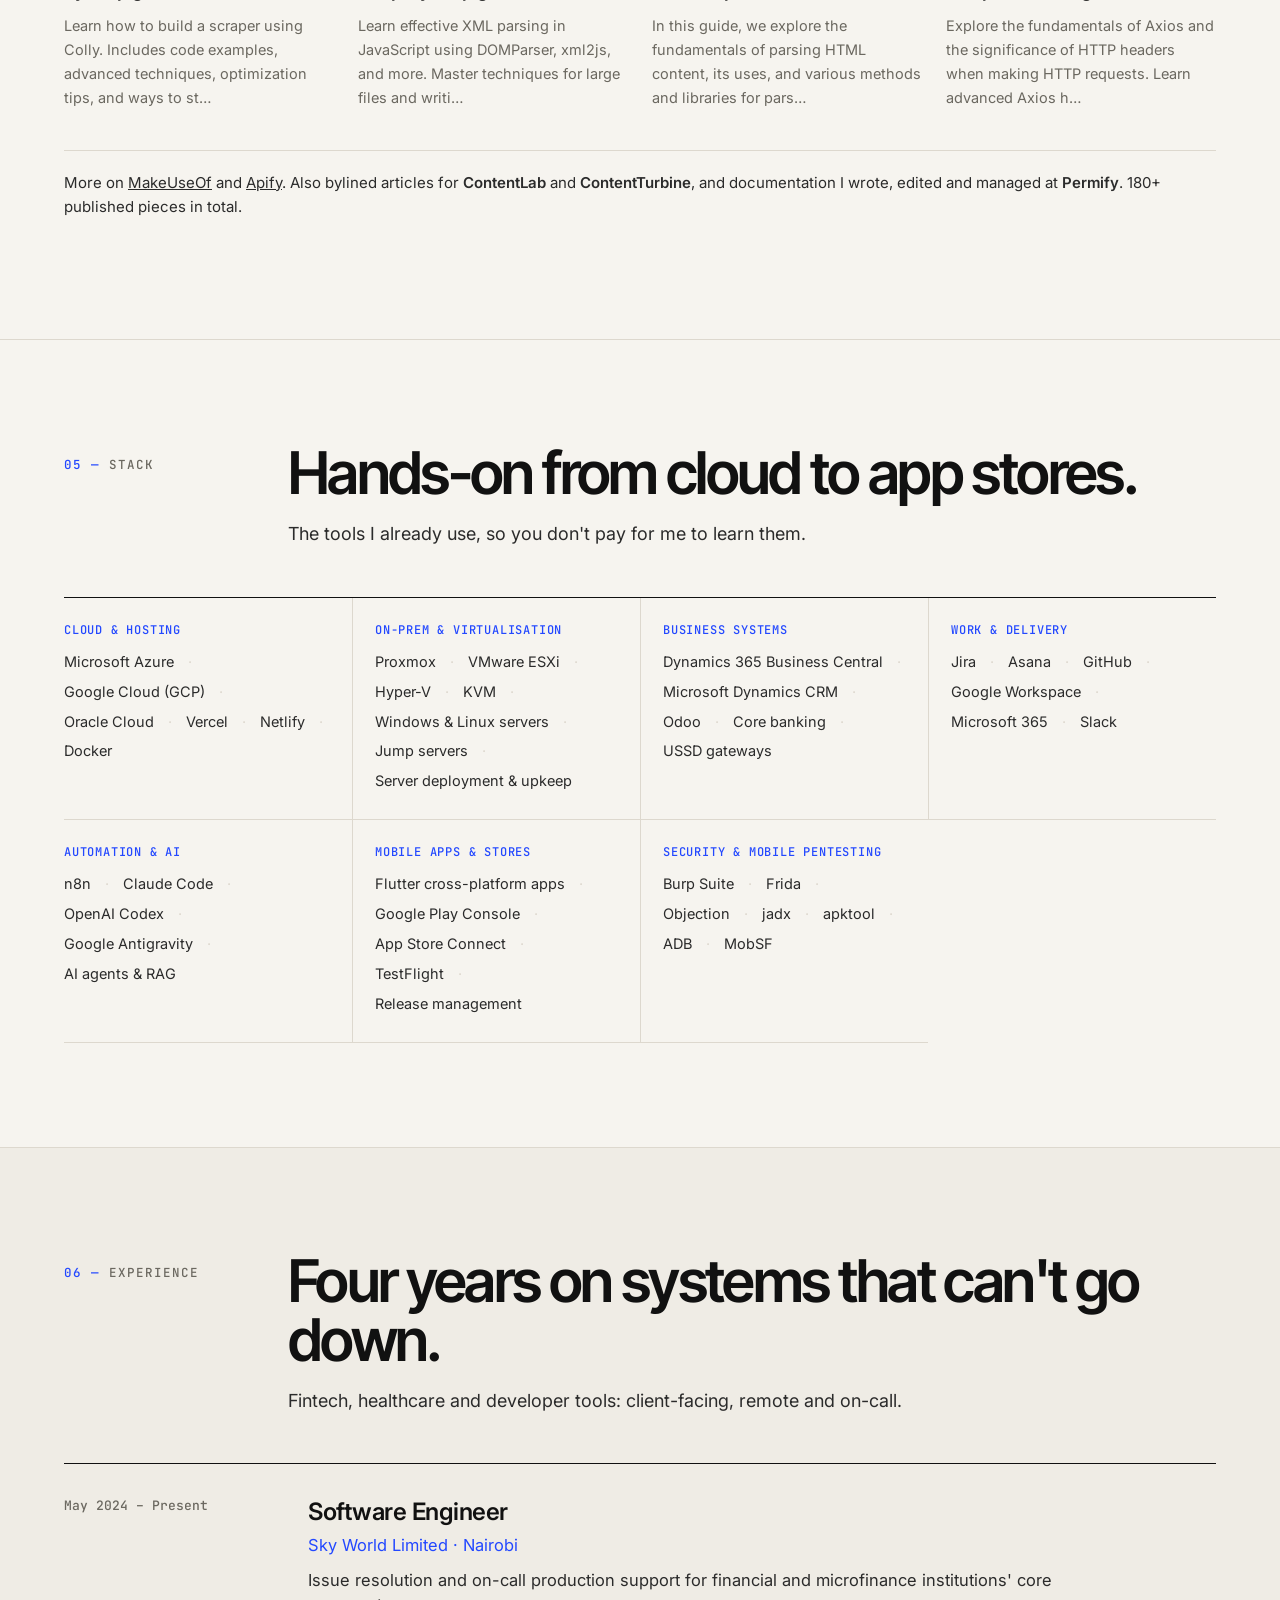
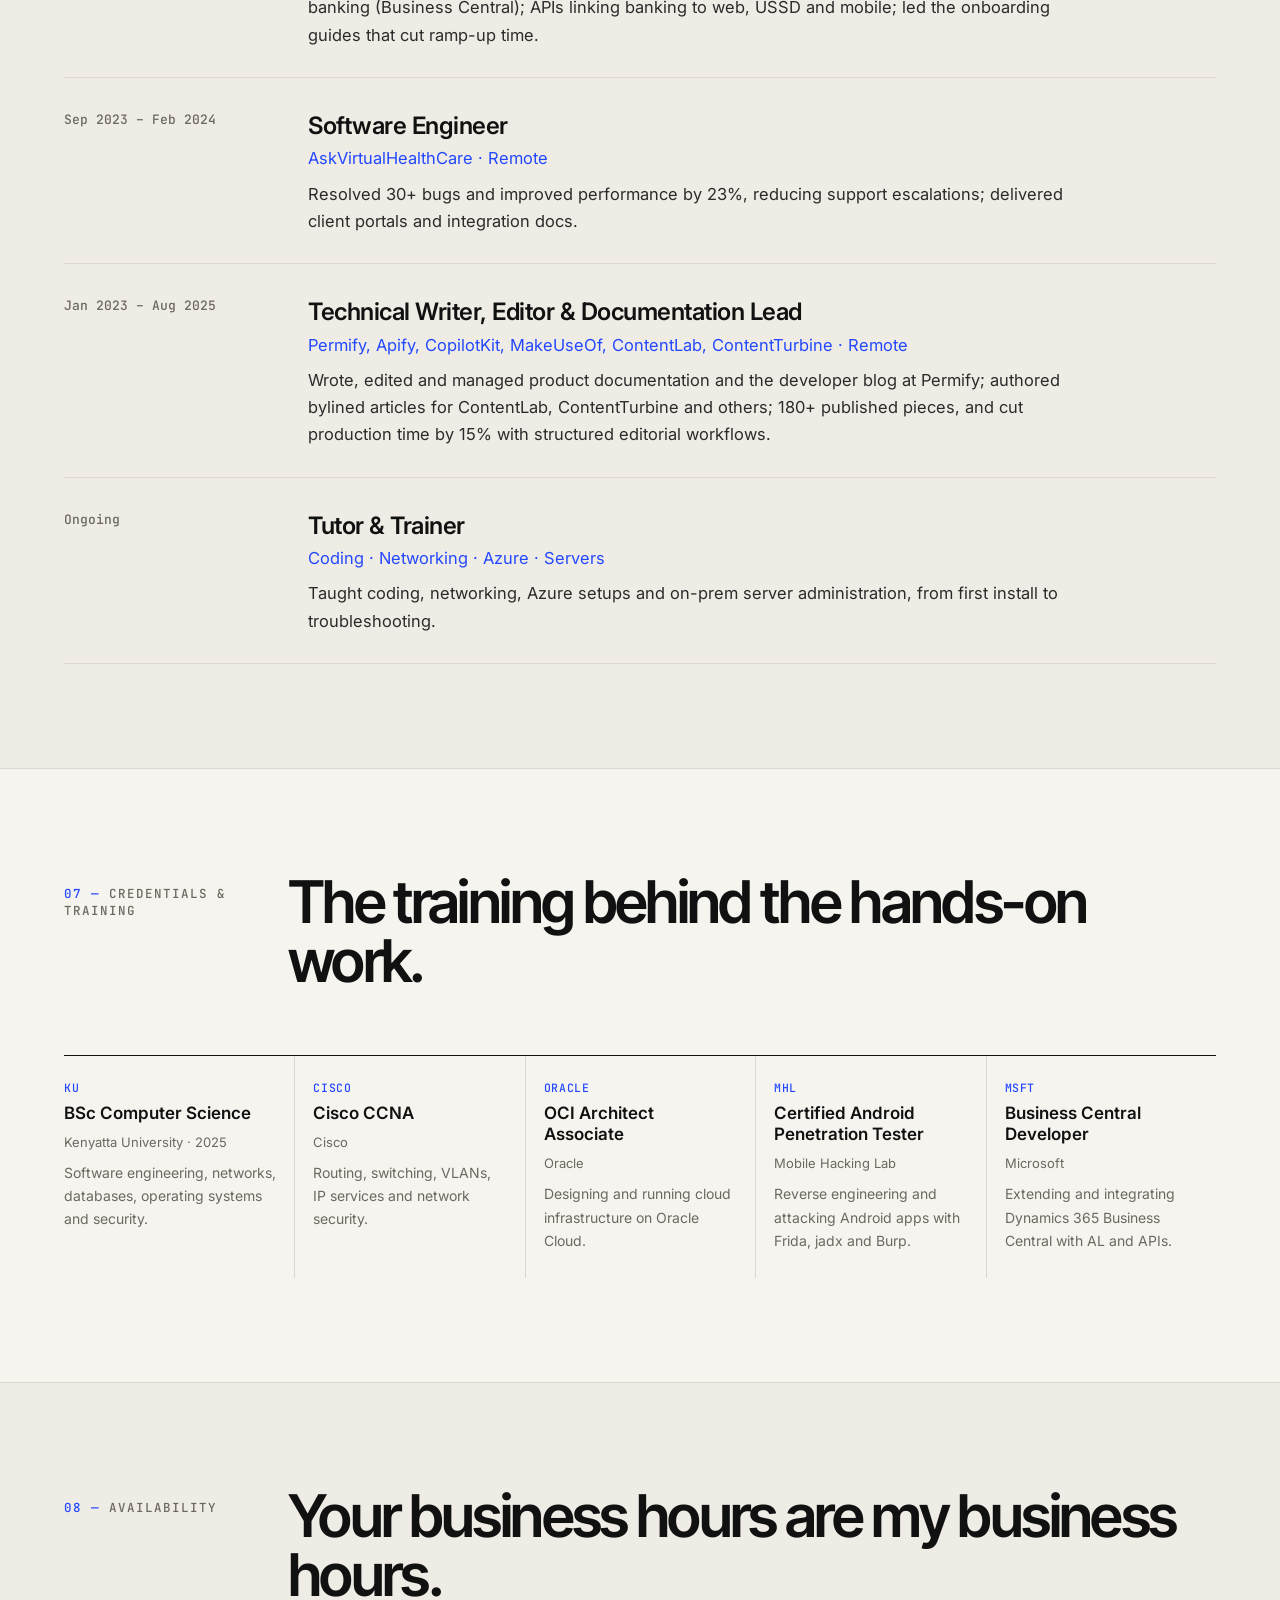
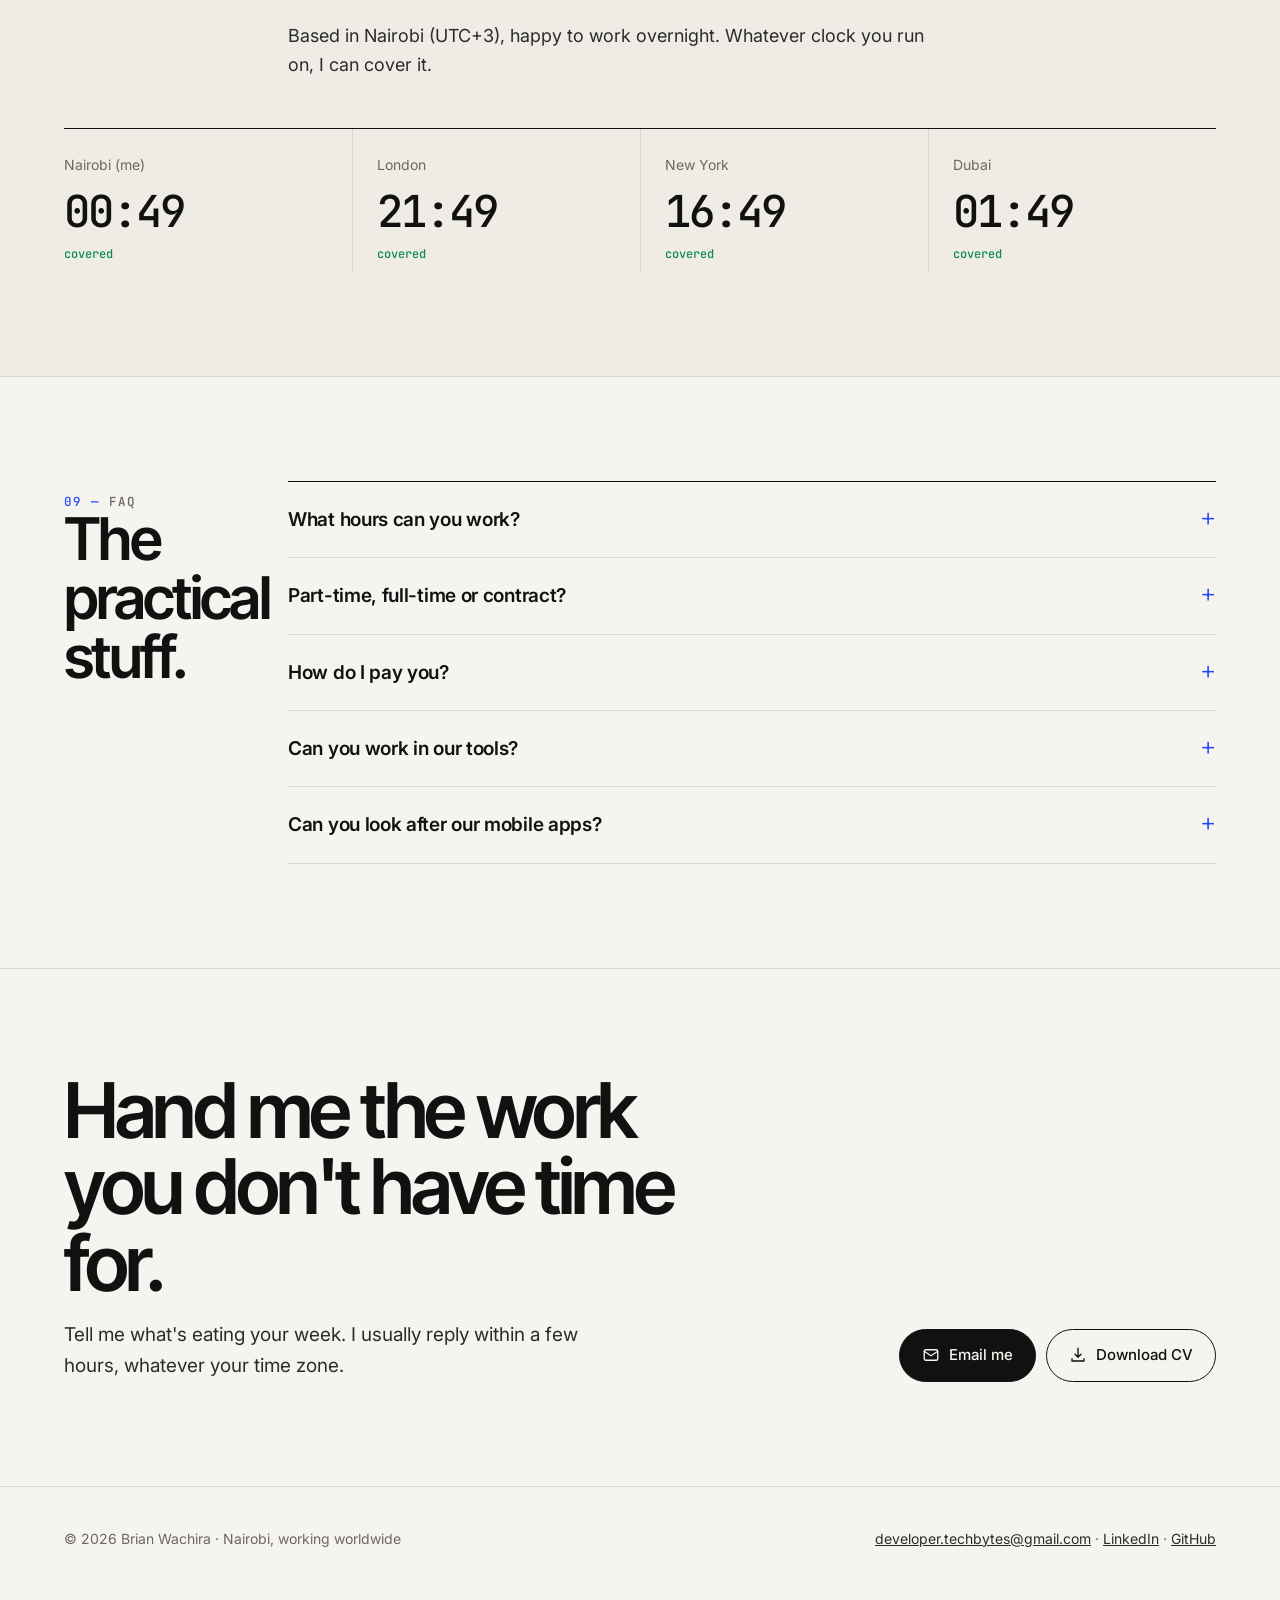
==== commit b46b69c0: "Use developer.techbytes@gmail.com across site and CVs" ====
--- a/index.html
+++ b/index.html
@@ -5,11 +5,11 @@
 <link rel="preconnect" href="https://fonts.googleapis.com"><link rel="preconnect" href="https://fonts.gstatic.com" crossorigin><link href="https://fonts.googleapis.com/css2?family=Inter+Tight:wght@500;600;700&family=Inter:wght@400;500;600&family=JetBrains+Mono:wght@400;500&display=swap" rel="stylesheet"><link rel="stylesheet" href="style.css?v=4"></head><body><nav class="nav" id="nav"><div class="wrap"><a class="brand" href="./"><span class="logo">BW</span>Brian Wachira</a>
 <div class="links"><details class="tracks"><summary>Roles ▾</summary><div class="menu"><a href="support.html" class=""><svg width="18" height="18" viewBox="0 0 24 24" fill="none" stroke="currentColor" stroke-width="1.8" stroke-linecap="round" stroke-linejoin="round" aria-hidden="true"><path d="M4 13v-1a8 8 0 0 1 16 0v1"/><rect x="3" y="13" width="4" height="6" rx="1.5"/><rect x="17" y="13" width="4" height="6" rx="1.5"/><path d="M19 19a3 3 0 0 1-3 3h-3"/></svg> Customer &amp; Technical Support</a><a href="va.html" class=""><svg width="18" height="18" viewBox="0 0 24 24" fill="none" stroke="currentColor" stroke-width="1.8" stroke-linecap="round" stroke-linejoin="round" aria-hidden="true"><path d="M12 3l2 5 5 2-5 2-2 5-2-5-5-2 5-2z"/><path d="M19 15l.8 2 2 .8-2 .8-.8 2-.8-2-2-.8 2-.8z"/></svg> Technical Virtual Assistant</a><a href="developer.html" class=""><svg width="18" height="18" viewBox="0 0 24 24" fill="none" stroke="currentColor" stroke-width="1.8" stroke-linecap="round" stroke-linejoin="round" aria-hidden="true"><path d="m8 9-4 3 4 3"/><path d="m16 9 4 3-4 3"/><path d="m14 5-4 14"/></svg> Mobile &amp; Full-Stack Engineer</a><a href="helpdesk.html" class=""><svg width="18" height="18" viewBox="0 0 24 24" fill="none" stroke="currentColor" stroke-width="1.8" stroke-linecap="round" stroke-linejoin="round" aria-hidden="true"><path d="M14.7 6.3a4 4 0 0 0 5 5L22 14l-8 8-2.3-2.3a4 4 0 0 0-5-5L4 12l2.3-2.3a4 4 0 0 0 5-5L14 2z"/></svg> IT Help Desk</a><a href="sysadmin.html" class=""><svg width="18" height="18" viewBox="0 0 24 24" fill="none" stroke="currentColor" stroke-width="1.8" stroke-linecap="round" stroke-linejoin="round" aria-hidden="true"><rect x="3" y="4" width="18" height="7" rx="2"/><rect x="3" y="13" width="18" height="7" rx="2"/><path d="M7 7.5h.01M7 16.5h.01"/></svg> Systems &amp; Cloud Administrator</a><a href="pm.html" class=""><svg width="18" height="18" viewBox="0 0 24 24" fill="none" stroke="currentColor" stroke-width="1.8" stroke-linecap="round" stroke-linejoin="round" aria-hidden="true"><rect x="3" y="4" width="18" height="16" rx="2"/><path d="M9 4v16M15 4v16"/></svg> Project &amp; Operations Manager</a><a href="success.html" class=""><svg width="18" height="18" viewBox="0 0 24 24" fill="none" stroke="currentColor" stroke-width="1.8" stroke-linecap="round" stroke-linejoin="round" aria-hidden="true"><path d="M5 15c-1 1-1.5 4-1.5 4s3-.5 4-1.5"/><path d="M9 15l-3-3c1-4 5-9 12-9 0 7-5 11-9 12z"/><circle cx="14.5" cy="9.5" r="1.5"/></svg> Customer Success &amp; Onboarding</a><a href="implementation.html" class=""><svg width="18" height="18" viewBox="0 0 24 24" fill="none" stroke="currentColor" stroke-width="1.8" stroke-linecap="round" stroke-linejoin="round" aria-hidden="true"><path d="M9 2v5M15 2v5"/><path d="M6 7h12v4a6 6 0 0 1-12 0z"/><path d="M12 17v5"/></svg> Implementation &amp; API Support</a><a href="data.html" class=""><svg width="18" height="18" viewBox="0 0 24 24" fill="none" stroke="currentColor" stroke-width="1.8" stroke-linecap="round" stroke-linejoin="round" aria-hidden="true"><path d="M4 20V10M10 20V4M16 20v-7M22 20H2"/></svg> Data &amp; Reporting Analyst</a><a href="tutor.html" class=""><svg width="18" height="18" viewBox="0 0 24 24" fill="none" stroke="currentColor" stroke-width="1.8" stroke-linecap="round" stroke-linejoin="round" aria-hidden="true"><path d="M4 4h6a3 3 0 0 1 3 3v13a2 2 0 0 0-2-2H4z"/><path d="M20 4h-6a3 3 0 0 0-3 3v13a2 2 0 0 1 2-2h7z"/></svg> Coding &amp; IT Tutor</a></div></details>
 <a class="hide" href="#work">Work</a><a class="hide" href="#writing">Writing</a><a class="hide" href="#experience">Experience</a>
-<a class="btn primary sm" href="mailto:dev.brianwachira@gmail.com">Hire me</a></div></div></nav><header class="hero"><div class="wrap"><div class="hero-grid"><div>
+<a class="btn primary sm" href="mailto:developer.techbytes@gmail.com">Hire me</a></div></div></nav><header class="hero"><div class="wrap"><div class="hero-grid"><div>
 <div class="kicker"><span class="live">Available</span><span>Remote · any time zone</span><span>Part-time or full-time</span></div>
 <h1 class="display">One engineer. <span class="hl">Ten ways to help.</span></h1>
 <p class="lede">Software engineer with production experience across Flutter and Java development, APIs and integrations, technical support, on-prem and cloud servers, project management, customer success, data and teaching. I take work off your plate, do it properly and automate the boring parts, for teams in the US, UK, EU, Gulf, Asia and Australia.</p>
-<div class="ctas"><a class="btn primary" href="#roles"><svg width="18" height="18" viewBox="0 0 24 24" fill="none" stroke="currentColor" stroke-width="1.8" stroke-linecap="round" stroke-linejoin="round" aria-hidden="true"><path d="M5 12h14m-6-6 6 6-6 6"/></svg> See how I can help</a><a class="btn ghost" href="mailto:dev.brianwachira@gmail.com"><svg width="18" height="18" viewBox="0 0 24 24" fill="none" stroke="currentColor" stroke-width="1.8" stroke-linecap="round" stroke-linejoin="round" aria-hidden="true"><rect x="3" y="5" width="18" height="14" rx="2"/><path d="m3 7 9 6 9-6"/></svg> Email me</a></div>
+<div class="ctas"><a class="btn primary" href="#roles"><svg width="18" height="18" viewBox="0 0 24 24" fill="none" stroke="currentColor" stroke-width="1.8" stroke-linecap="round" stroke-linejoin="round" aria-hidden="true"><path d="M5 12h14m-6-6 6 6-6 6"/></svg> See how I can help</a><a class="btn ghost" href="mailto:developer.techbytes@gmail.com"><svg width="18" height="18" viewBox="0 0 24 24" fill="none" stroke="currentColor" stroke-width="1.8" stroke-linecap="round" stroke-linejoin="round" aria-hidden="true"><rect x="3" y="5" width="18" height="14" rx="2"/><path d="m3 7 9 6 9-6"/></svg> Email me</a></div>
 <div class="trust"><span>Worked with teams at <b>Sky World</b>, <b>AskVirtualHealthCare</b>, <b>Permify</b>, <b>Apify</b>, <b>CopilotKit</b> &amp; more</span></div></div><div class="demo"><div class="card"><div class="bar"><span class="dots"><i></i><i></i><i></i></span><span class="t">release · mobile banking app</span></div><div class="body"><div class="step done"><span class="dot">✓</span><div><b>Feature: offline loan repayments</b><span>Flutter · Riverpod · SQLite</span></div><span class="tag ok">MERGED</span></div><div class="step done"><span class="dot">✓</span><div><b>API: /repayments endpoint + idempotency</b><span>Spring Boot · tests passing</span></div><span class="tag ok">MERGED</span></div><div class="step done"><span class="dot">✓</span><div><b>Security pass: Burp Suite + Frida</b><span>No critical findings</span></div><span class="tag ok">PASSED</span></div><div class="step "><span class="dot">4</span><div><b>Release 3.4.0 to Google Play</b><span>Staged rollout 20%</span></div><span class="tag sky">LIVE</span></div><div class="step "><span class="dot">5</span><div><b>App Store review</b><span>Submitted via App Store Connect</span></div><span class="tag warn">IN REVIEW</span></div></div></div>
 <p class="cap">Illustrative example</p><div class="float a"><span class="ic g"><svg width="16" height="16" viewBox="0 0 24 24" fill="none" stroke="currentColor" stroke-width="1.8" stroke-linecap="round" stroke-linejoin="round" aria-hidden="true"><path d="M20 6 9 17l-5-5"/></svg></span>Shipped to Play & App Store</div><div class="float b"><span class="ic "><svg width="16" height="16" viewBox="0 0 24 24" fill="none" stroke="currentColor" stroke-width="1.8" stroke-linecap="round" stroke-linejoin="round" aria-hidden="true"><path d="m8 9-4 3 4 3"/><path d="m16 9 4 3-4 3"/><path d="m14 5-4 14"/></svg></span>Flutter · Java · Node</div></div></div><div class="metrics"><div class="metric"><b>4 yrs</b><span>in tech, supporting users &amp; live systems</span></div><div class="metric"><b>180+</b><span>guides &amp; tutorials published</span></div><div class="metric"><b>30+</b><span>user-reported bugs resolved at one client</span></div><div class="metric"><b>Play + iOS</b><span>cross-platform apps shipped to both stores</span></div></div></div></header>
 <section id="roles"><div class="wrap"><div class="shead"><div class="eyebrow">Pick what you need</div><div><h2 class="display">Pick what you need.</h2><p class="sub">Each page shows exactly how I'd handle that work for you.</p></div></div><div class="tracksgrid"><a class="trk" href="support.html"><div class="ic"><svg width="22" height="22" viewBox="0 0 24 24" fill="none" stroke="currentColor" stroke-width="1.8" stroke-linecap="round" stroke-linejoin="round" aria-hidden="true"><path d="M4 13v-1a8 8 0 0 1 16 0v1"/><rect x="3" y="13" width="4" height="6" rx="1.5"/><rect x="17" y="13" width="4" height="6" rx="1.5"/><path d="M19 19a3 3 0 0 1-3 3h-3"/></svg></div><div><h3>Customer &amp; Technical Support</h3><p>I resolve issues on production financial systems for a living.</p></div><span class="go"><svg width="20" height="20" viewBox="0 0 24 24" fill="none" stroke="currentColor" stroke-width="1.8" stroke-linecap="round" stroke-linejoin="round" aria-hidden="true"><path d="M5 12h14m-6-6 6 6-6 6"/></svg></span></a><a class="trk" href="va.html"><div class="ic"><svg width="22" height="22" viewBox="0 0 24 24" fill="none" stroke="currentColor" stroke-width="1.8" stroke-linecap="round" stroke-linejoin="round" aria-hidden="true"><path d="M12 3l2 5 5 2-5 2-2 5-2-5-5-2 5-2z"/><path d="M19 15l.8 2 2 .8-2 .8-.8 2-.8-2-2-.8 2-.8z"/></svg></div><div><h3>Technical Virtual Assistant</h3><p>Project coordination, research, writing and operations for busy founders and teams, plus an engineer's ability to sort out tools, websites and tech problems myself.</p></div><span class="go"><svg width="20" height="20" viewBox="0 0 24 24" fill="none" stroke="currentColor" stroke-width="1.8" stroke-linecap="round" stroke-linejoin="round" aria-hidden="true"><path d="M5 12h14m-6-6 6 6-6 6"/></svg></span></a><a class="trk" href="developer.html"><div class="ic"><svg width="22" height="22" viewBox="0 0 24 24" fill="none" stroke="currentColor" stroke-width="1.8" stroke-linecap="round" stroke-linejoin="round" aria-hidden="true"><path d="m8 9-4 3 4 3"/><path d="m16 9 4 3-4 3"/><path d="m14 5-4 14"/></svg></div><div><h3>Mobile &amp; Full-Stack Engineer</h3><p>I build cross-platform Flutter apps that ship to Google Play and the App Store, and the Java/Spring and Node.</p></div><span class="go"><svg width="20" height="20" viewBox="0 0 24 24" fill="none" stroke="currentColor" stroke-width="1.8" stroke-linecap="round" stroke-linejoin="round" aria-hidden="true"><path d="M5 12h14m-6-6 6 6-6 6"/></svg></span></a><a class="trk" href="helpdesk.html"><div class="ic"><svg width="22" height="22" viewBox="0 0 24 24" fill="none" stroke="currentColor" stroke-width="1.8" stroke-linecap="round" stroke-linejoin="round" aria-hidden="true"><path d="M14.7 6.3a4 4 0 0 0 5 5L22 14l-8 8-2.3-2.3a4 4 0 0 0-5-5L4 12l2.3-2.3a4 4 0 0 0 5-5L14 2z"/></svg></div><div><h3>IT Help Desk</h3><p>Accounts, access, devices, networks, servers and apps.</p></div><span class="go"><svg width="20" height="20" viewBox="0 0 24 24" fill="none" stroke="currentColor" stroke-width="1.8" stroke-linecap="round" stroke-linejoin="round" aria-hidden="true"><path d="M5 12h14m-6-6 6 6-6 6"/></svg></span></a><a class="trk" href="sysadmin.html"><div class="ic"><svg width="22" height="22" viewBox="0 0 24 24" fill="none" stroke="currentColor" stroke-width="1.8" stroke-linecap="round" stroke-linejoin="round" aria-hidden="true"><rect x="3" y="4" width="18" height="7" rx="2"/><rect x="3" y="13" width="18" height="7" rx="2"/><path d="M7 7.5h.01M7 16.5h.01"/></svg></div><div><h3>Systems &amp; Cloud Administrator</h3><p>I deploy and maintain on-prem servers and virtual machines on Proxmox, ESXi, Hyper-V and KVM, and set up Azure, GCP and Oracle Cloud environments, with networking, access and backups handled properly.</p></div><span class="go"><svg width="20" height="20" viewBox="0 0 24 24" fill="none" stroke="currentColor" stroke-width="1.8" stroke-linecap="round" stroke-linejoin="round" aria-hidden="true"><path d="M5 12h14m-6-6 6 6-6 6"/></svg></span></a><a class="trk" href="pm.html"><div class="ic"><svg width="22" height="22" viewBox="0 0 24 24" fill="none" stroke="currentColor" stroke-width="1.8" stroke-linecap="round" stroke-linejoin="round" aria-hidden="true"><rect x="3" y="4" width="18" height="16" rx="2"/><path d="M9 4v16M15 4v16"/></svg></div><div><h3>Project &amp; Operations Manager</h3><p>I run projects and day-to-day operations for remote, cross-functional teams: plans, owners, deadlines and updates, in Asana, Jira and Slack, with automation doing the busywork.</p></div><span class="go"><svg width="20" height="20" viewBox="0 0 24 24" fill="none" stroke="currentColor" stroke-width="1.8" stroke-linecap="round" stroke-linejoin="round" aria-hidden="true"><path d="M5 12h14m-6-6 6 6-6 6"/></svg></span></a><a class="trk" href="success.html"><div class="ic"><svg width="22" height="22" viewBox="0 0 24 24" fill="none" stroke="currentColor" stroke-width="1.8" stroke-linecap="round" stroke-linejoin="round" aria-hidden="true"><path d="M5 15c-1 1-1.5 4-1.5 4s3-.5 4-1.5"/><path d="M9 15l-3-3c1-4 5-9 12-9 0 7-5 11-9 12z"/><circle cx="14.5" cy="9.5" r="1.5"/></svg></div><div><h3>Customer Success &amp; Onboarding</h3><p>I work directly with clients on the platforms they run their business on, so I know how to get them live, trained and getting value, and how to keep them there.</p></div><span class="go"><svg width="20" height="20" viewBox="0 0 24 24" fill="none" stroke="currentColor" stroke-width="1.8" stroke-linecap="round" stroke-linejoin="round" aria-hidden="true"><path d="M5 12h14m-6-6 6 6-6 6"/></svg></span></a><a class="trk" href="implementation.html"><div class="ic"><svg width="22" height="22" viewBox="0 0 24 24" fill="none" stroke="currentColor" stroke-width="1.8" stroke-linecap="round" stroke-linejoin="round" aria-hidden="true"><path d="M9 2v5M15 2v5"/><path d="M6 7h12v4a6 6 0 0 1-12 0z"/><path d="M12 17v5"/></svg></div><div><h3>Implementation &amp; API Support</h3><p>I build and support the APIs that connect core banking to web, USSD and mobile channels, and I debug integrations end to end for customers.</p></div><span class="go"><svg width="20" height="20" viewBox="0 0 24 24" fill="none" stroke="currentColor" stroke-width="1.8" stroke-linecap="round" stroke-linejoin="round" aria-hidden="true"><path d="M5 12h14m-6-6 6 6-6 6"/></svg></span></a><a class="trk" href="data.html"><div class="ic"><svg width="22" height="22" viewBox="0 0 24 24" fill="none" stroke="currentColor" stroke-width="1.8" stroke-linecap="round" stroke-linejoin="round" aria-hidden="true"><path d="M4 20V10M10 20V4M16 20v-7M22 20H2"/></svg></div><div><h3>Data &amp; Reporting Analyst</h3><p>I work with financial data in SQL and Business Central every day.</p></div><span class="go"><svg width="20" height="20" viewBox="0 0 24 24" fill="none" stroke="currentColor" stroke-width="1.8" stroke-linecap="round" stroke-linejoin="round" aria-hidden="true"><path d="M5 12h14m-6-6 6 6-6 6"/></svg></span></a><a class="trk" href="tutor.html"><div class="ic"><svg width="22" height="22" viewBox="0 0 24 24" fill="none" stroke="currentColor" stroke-width="1.8" stroke-linecap="round" stroke-linejoin="round" aria-hidden="true"><path d="M4 4h6a3 3 0 0 1 3 3v13a2 2 0 0 0-2-2H4z"/><path d="M20 4h-6a3 3 0 0 0-3 3v13a2 2 0 0 1 2-2h7z"/></svg></div><div><h3>Coding &amp; IT Tutor</h3><p>Patient, practical lessons built around real projects.</p></div><span class="go"><svg width="20" height="20" viewBox="0 0 24 24" fill="none" stroke="currentColor" stroke-width="1.8" stroke-linecap="round" stroke-linejoin="round" aria-hidden="true"><path d="M5 12h14m-6-6 6 6-6 6"/></svg></span></a></div></div></section>
@@ -23,5 +23,5 @@
 <section><div class="wrap two"><div><div class="eyebrow">FAQ</div><h2 class="display">The practical stuff.</h2></div><div class="faq"><details><summary>What hours can you work?</summary><p>Any. I'm in Nairobi (UTC+3) and happy to cover US, European or Asia-Pacific business hours, including overnight shifts, evenings and weekends.</p></details><details><summary>Part-time, full-time or contract?</summary><p>All three. I'm open to part-time, contract and full-time remote arrangements.</p></details><details><summary>How do I pay you?</summary><p>Payoneer, Wise, PayPal or bank transfer, whichever suits you.</p></details><details><summary>Can you work in our tools?</summary><p>Very likely already. I work across Azure, GCP, Proxmox, ESXi, Hyper-V, Jira, Asana, Dynamics CRM and Business Central, Odoo, n8n and AI coding tools, and I pick up new ones fast.</p></details><details><summary>Can you look after our mobile apps?</summary><p>Yes. I build and ship cross-platform apps and manage Google Play Console and App Store Connect releases end to end.</p></details></div></div></section>
 <section><div class="wrap"><div class="cta"><div><h2 class="display">Hand me the work you don't have time for.</h2>
 <p>Tell me what's eating your week. I usually reply within a few hours, whatever your time zone.</p></div>
-<div class="ctas"><a class="btn primary" href="mailto:dev.brianwachira@gmail.com"><svg width="18" height="18" viewBox="0 0 24 24" fill="none" stroke="currentColor" stroke-width="1.8" stroke-linecap="round" stroke-linejoin="round" aria-hidden="true"><rect x="3" y="5" width="18" height="14" rx="2"/><path d="m3 7 9 6 9-6"/></svg> Email me</a><a class="btn ghost" href="Brian_Wachira_CV_support.pdf"><svg width="18" height="18" viewBox="0 0 24 24" fill="none" stroke="currentColor" stroke-width="1.8" stroke-linecap="round" stroke-linejoin="round" aria-hidden="true"><path d="M12 3v12m0 0-4-4m4 4 4-4"/><path d="M4 17v3h16v-3"/></svg> Download CV</a></div></div></div></section><footer><div class="wrap"><span>© 2026 Brian Wachira · Nairobi, working worldwide</span><span><a href="mailto:dev.brianwachira@gmail.com">dev.brianwachira@gmail.com</a> · <a href="https://linkedin.com/in/brian-wachira">LinkedIn</a> · <a href="https://github.com/ItsWachira">GitHub</a></span></div></footer><script>(function(){var n=document.getElementById('nav');addEventListener('scroll',function(){n.classList.toggle('scrolled',scrollY>8)});
+<div class="ctas"><a class="btn primary" href="mailto:developer.techbytes@gmail.com"><svg width="18" height="18" viewBox="0 0 24 24" fill="none" stroke="currentColor" stroke-width="1.8" stroke-linecap="round" stroke-linejoin="round" aria-hidden="true"><rect x="3" y="5" width="18" height="14" rx="2"/><path d="m3 7 9 6 9-6"/></svg> Email me</a><a class="btn ghost" href="Brian_Wachira_CV_support.pdf"><svg width="18" height="18" viewBox="0 0 24 24" fill="none" stroke="currentColor" stroke-width="1.8" stroke-linecap="round" stroke-linejoin="round" aria-hidden="true"><path d="M12 3v12m0 0-4-4m4 4 4-4"/><path d="M4 17v3h16v-3"/></svg> Download CV</a></div></div></div></section><footer><div class="wrap"><span>© 2026 Brian Wachira · Nairobi, working worldwide</span><span><a href="mailto:developer.techbytes@gmail.com">developer.techbytes@gmail.com</a> · <a href="https://linkedin.com/in/brian-wachira">LinkedIn</a> · <a href="https://github.com/ItsWachira">GitHub</a></span></div></footer><script>(function(){var n=document.getElementById('nav');addEventListener('scroll',function(){n.classList.toggle('scrolled',scrollY>8)});
 function u(){document.querySelectorAll('[data-tz]').forEach(function(e){try{e.textContent=new Intl.DateTimeFormat('en-GB',{hour:'2-digit',minute:'2-digit',timeZone:e.dataset.tz}).format(new Date())}catch(x){}})}u();setInterval(u,30000)})();</script></body></html>
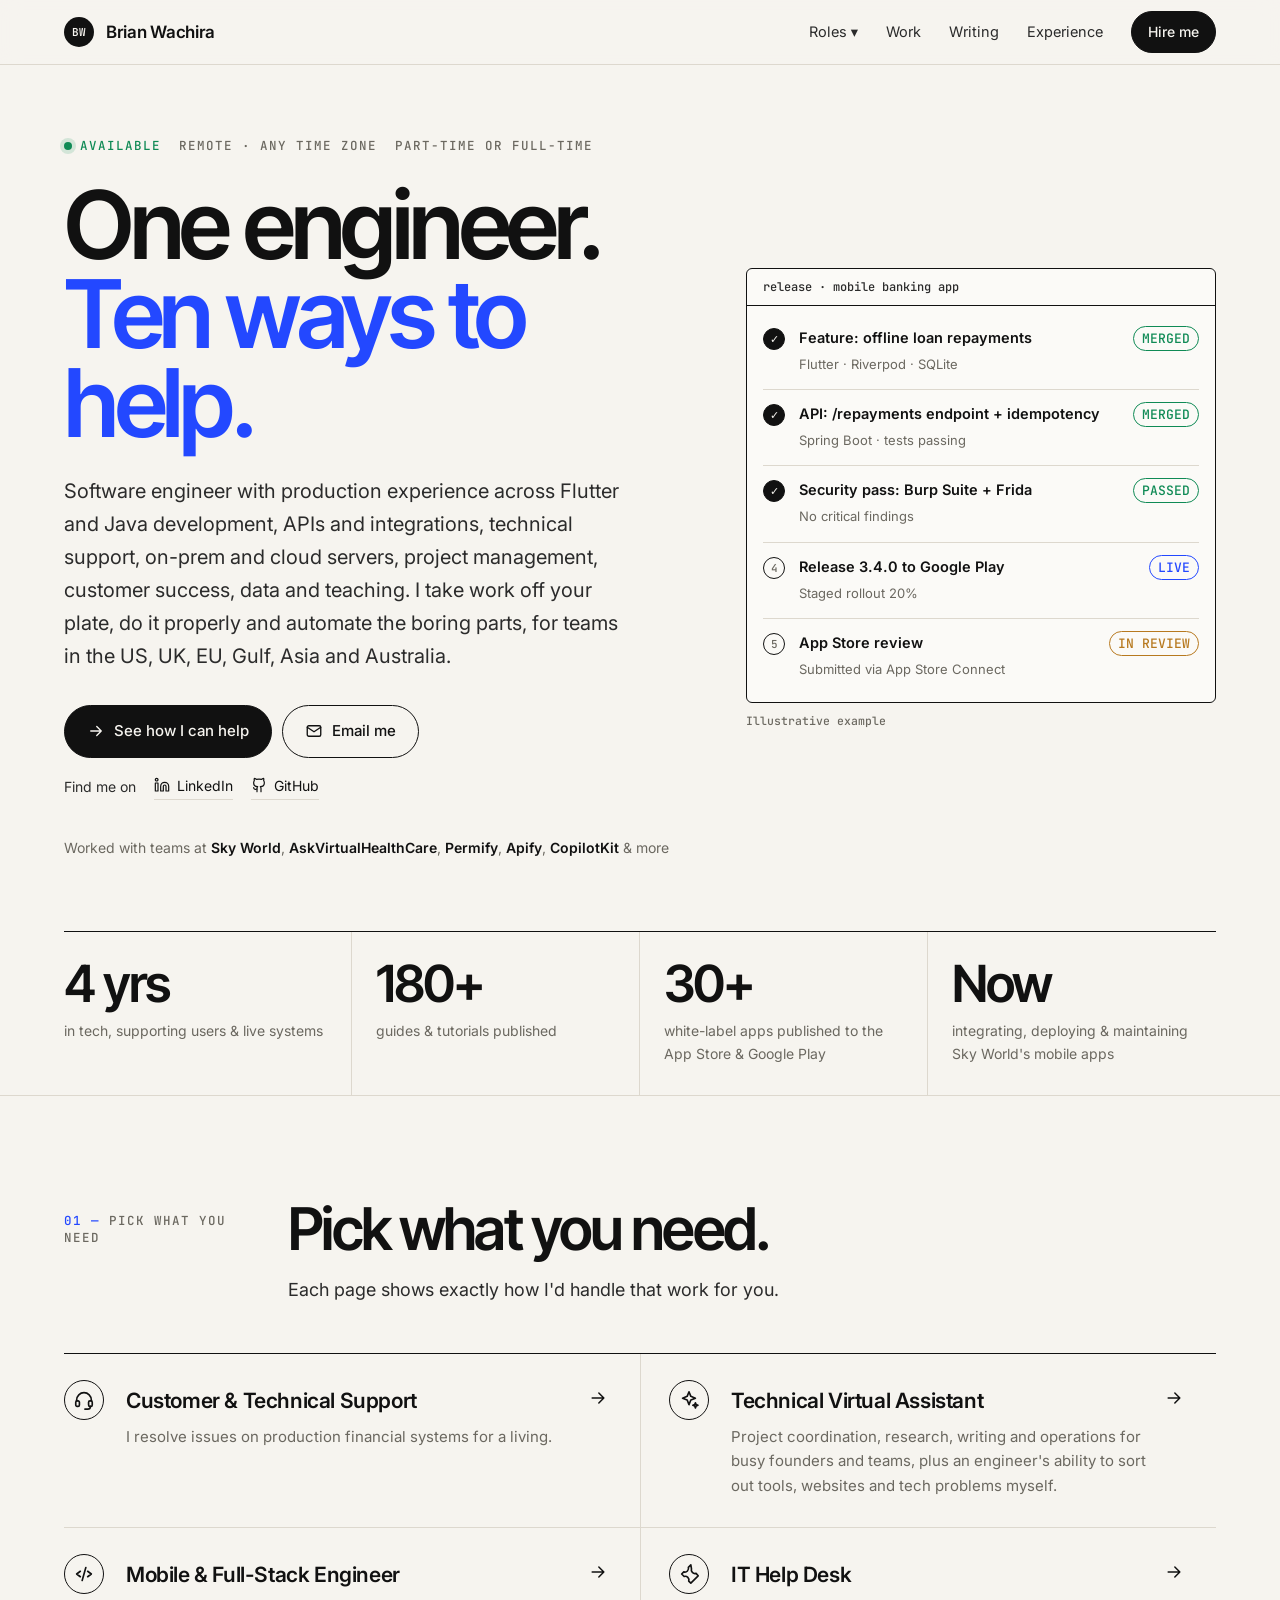
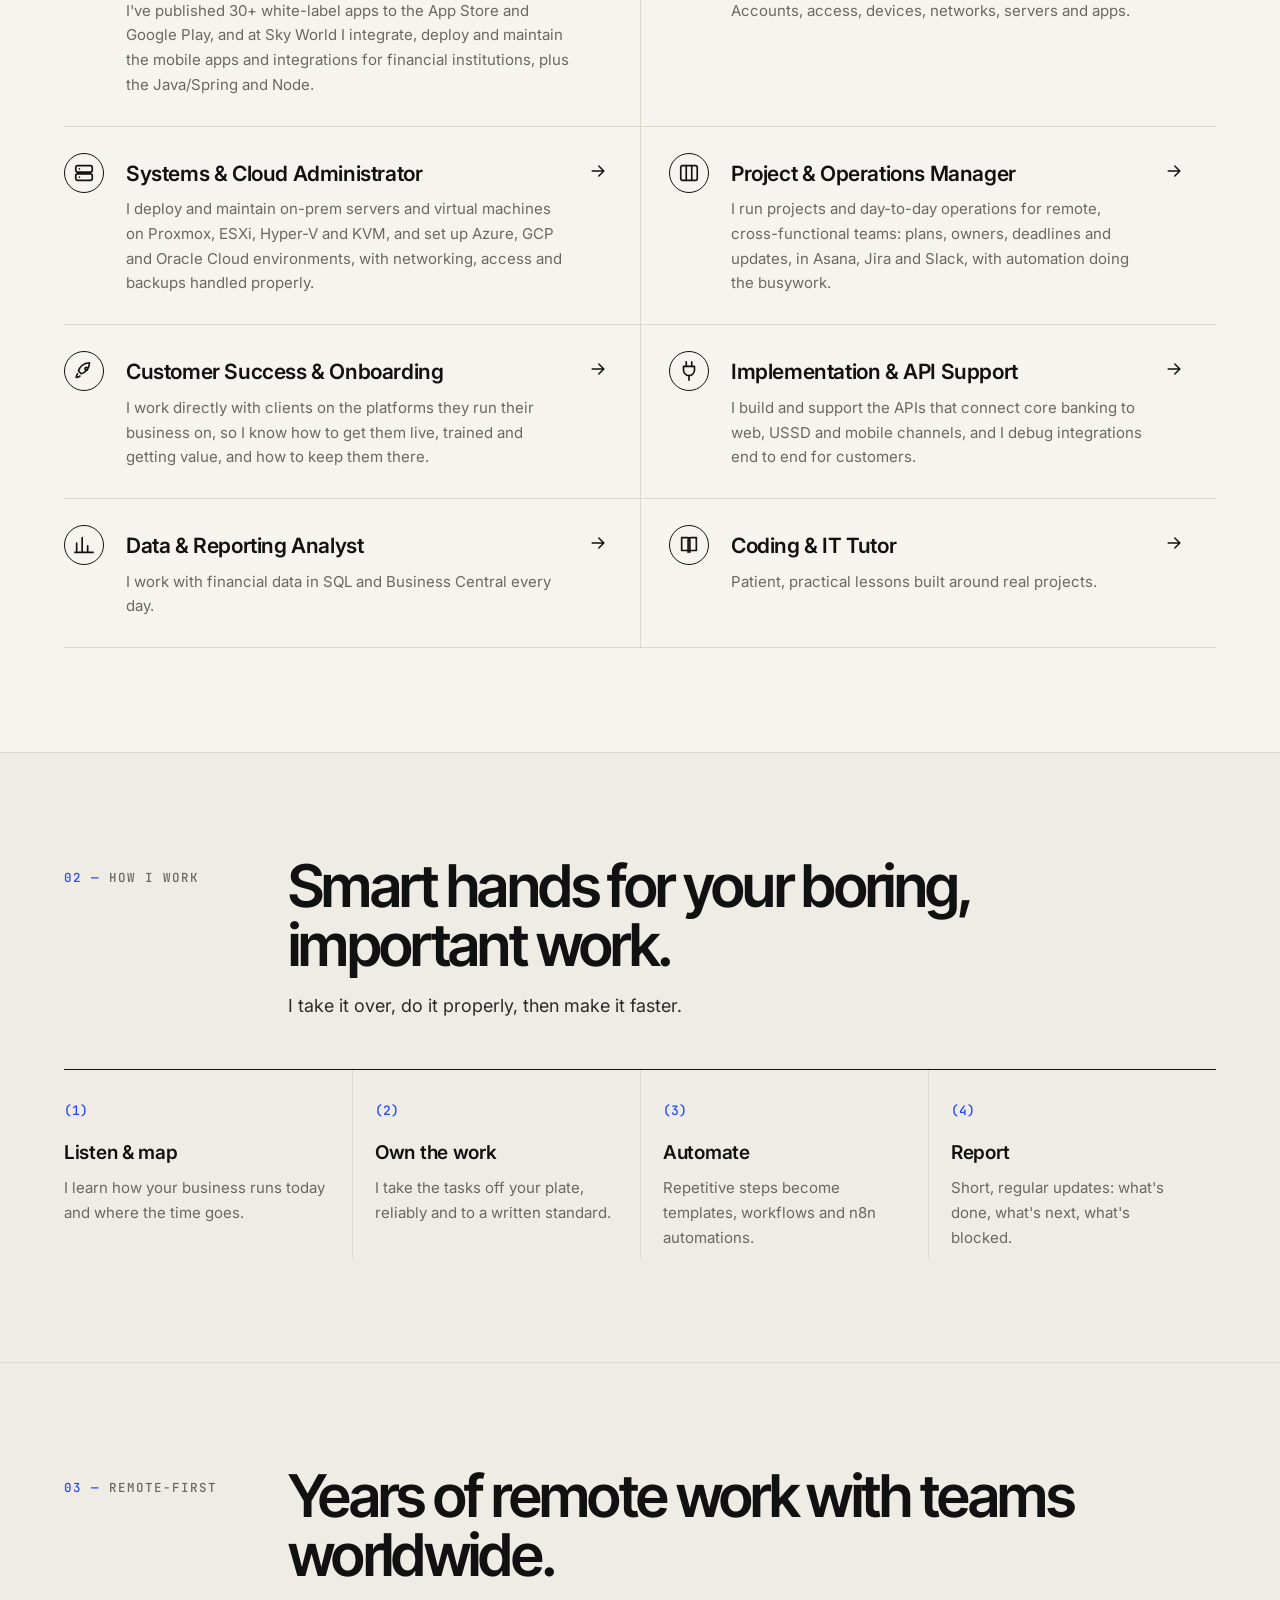
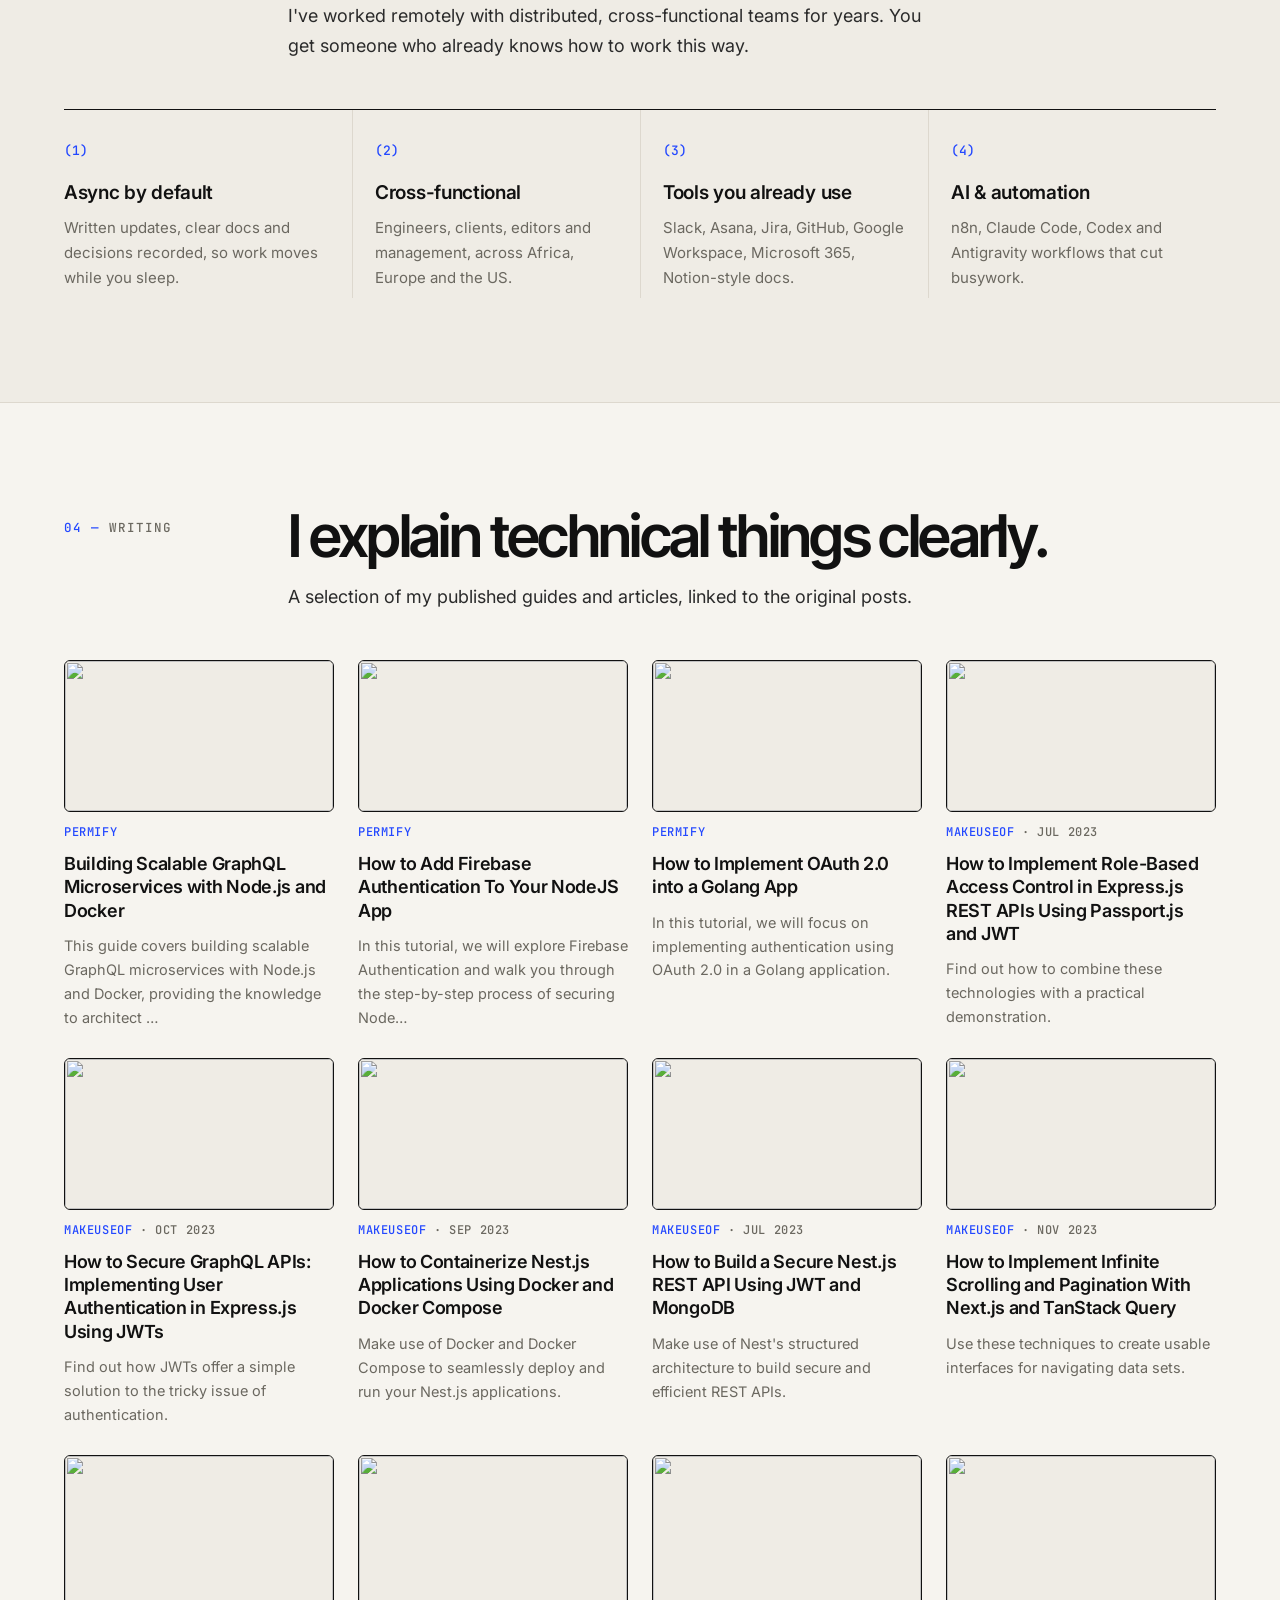
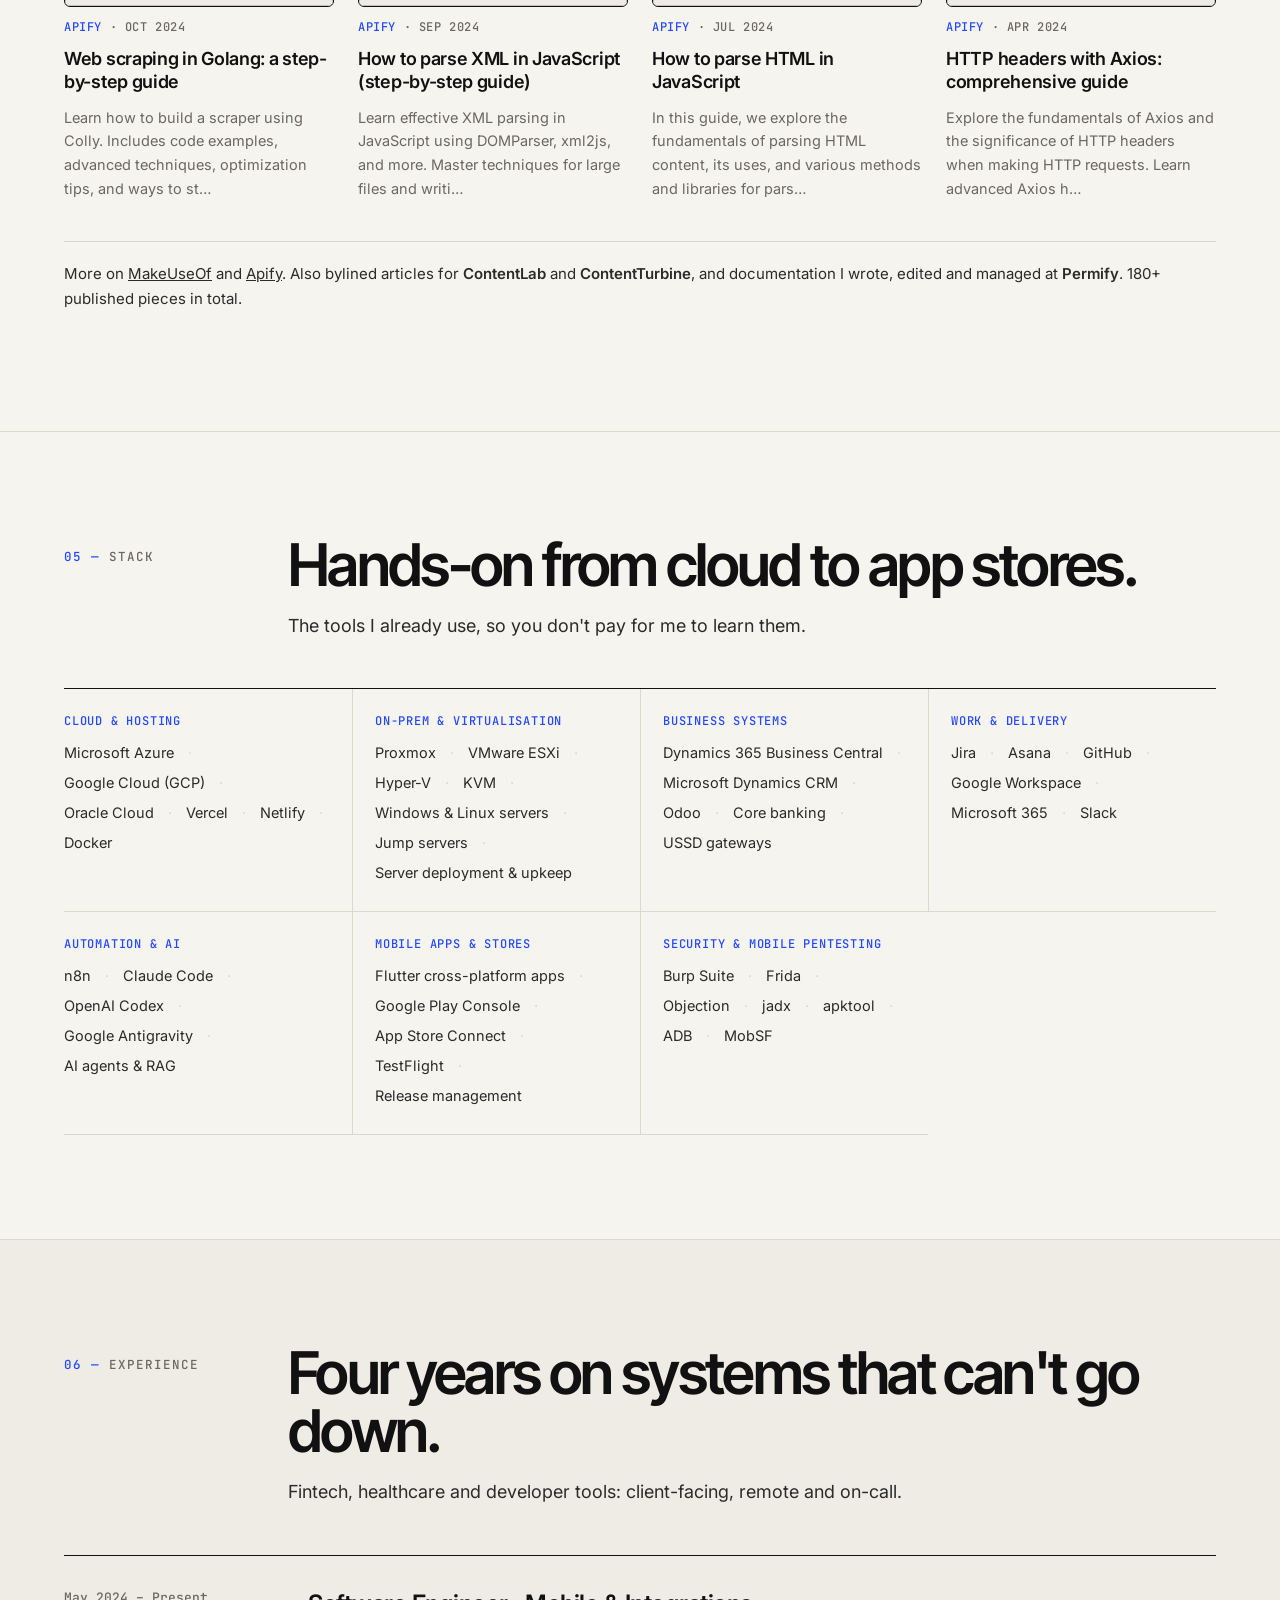
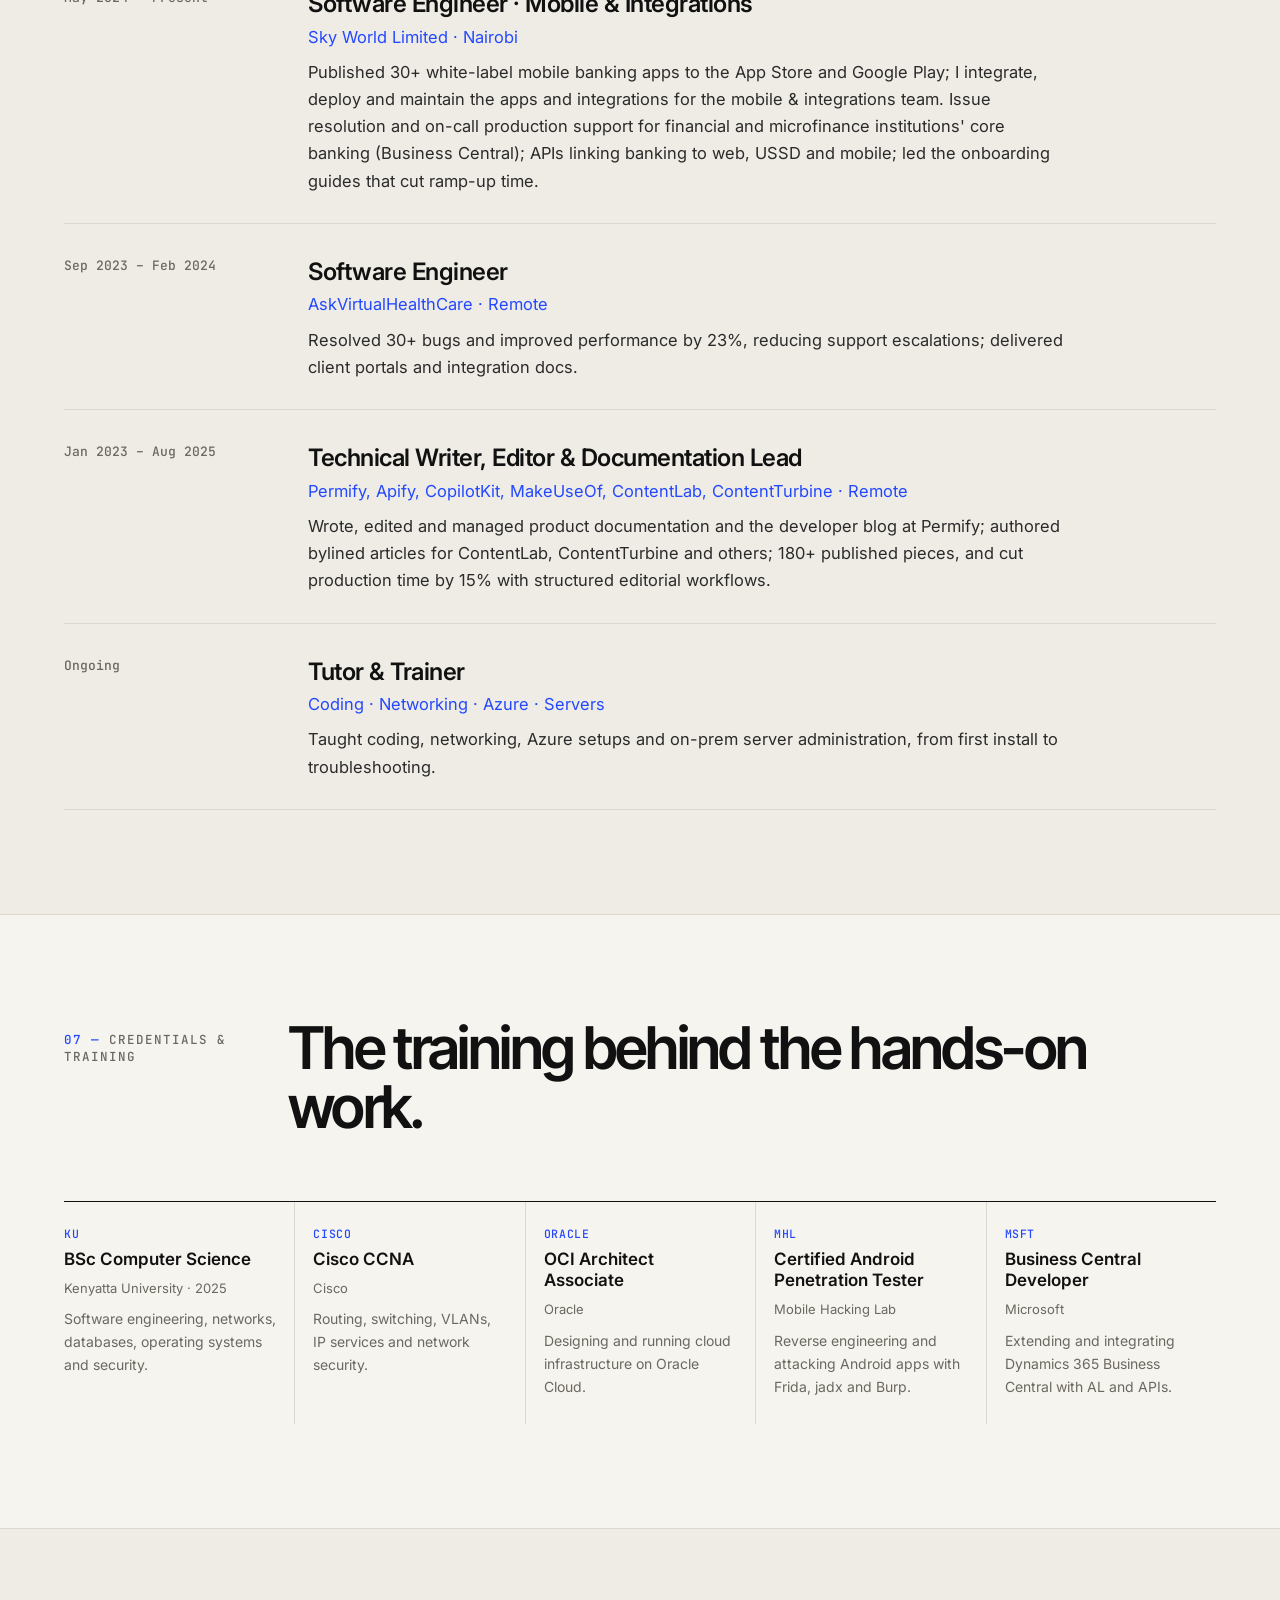
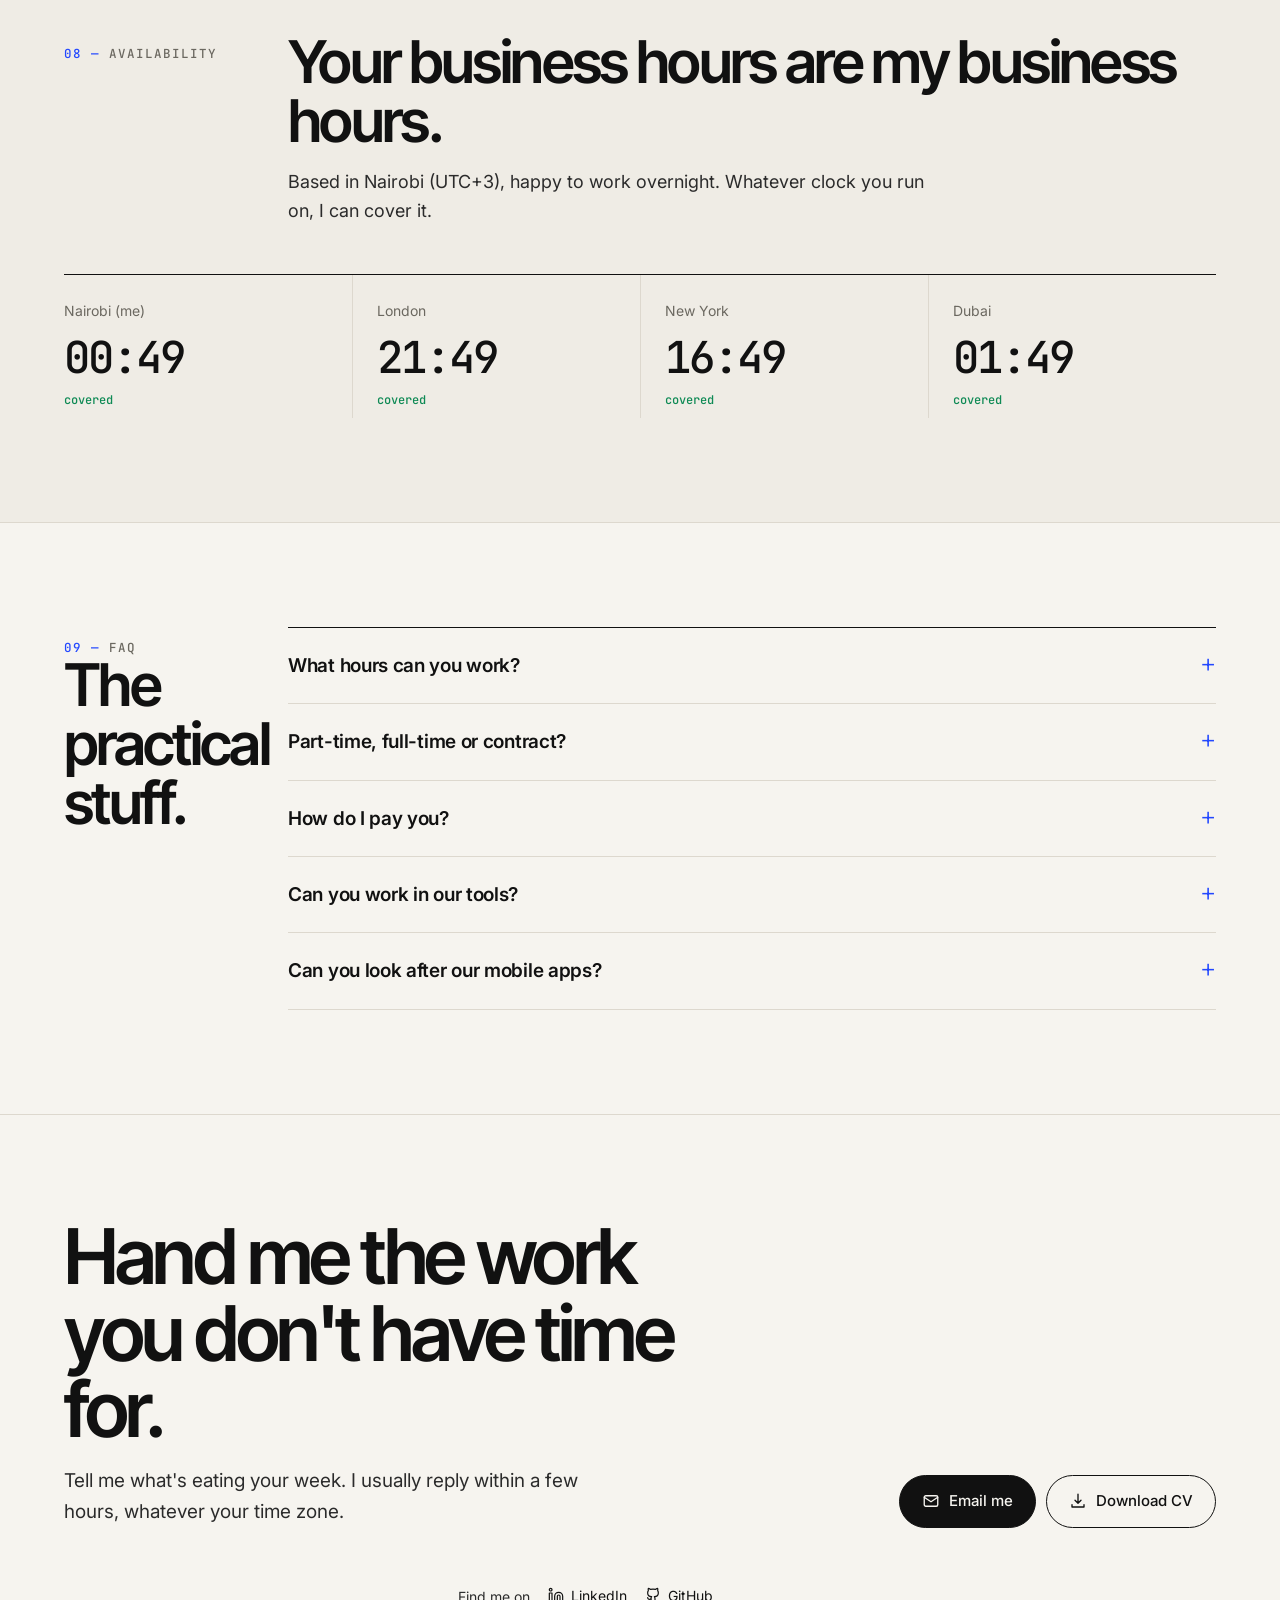
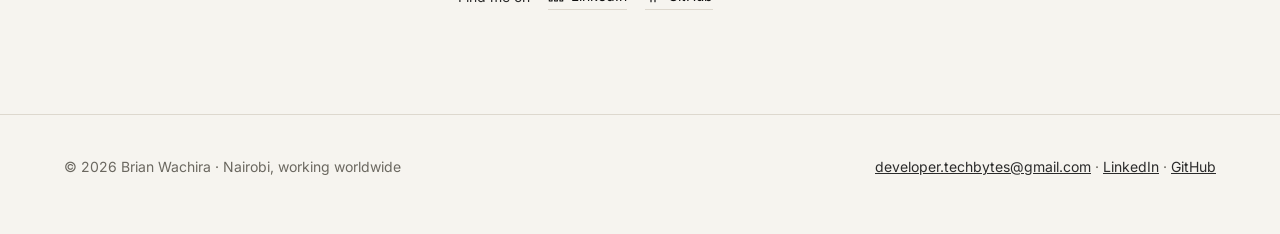
==== commit 4e46b8b4: "Add LinkedIn and GitHub links; 30+ white-label apps and mobile & integrations role" ====
--- a/index.html
+++ b/index.html
@@ -2,7 +2,7 @@
 <title>Brian Wachira · Remote Support, Operations & Engineering</title><meta name="description" content="Brian Wachira: software engineer who takes over and automates support, admin and operations work for businesses worldwide."><meta property="og:title" content="Brian Wachira · Remote Support, Operations & Engineering"><meta property="og:description" content="Brian Wachira: software engineer who takes over and automates support, admin and operations work for businesses worldwide.">
 <meta name="theme-color" content="#f6f4ef">
 <link rel="icon" href="data:image/svg+xml,%3Csvg xmlns='http://www.w3.org/2000/svg' viewBox='0 0 64 64'%3E%3Crect width='64' height='64' rx='16' fill='%230b1b33'/%3E%3Ctext x='32' y='42' font-family='Arial' font-weight='800' font-size='26' fill='white' text-anchor='middle'%3EBW%3C/text%3E%3C/svg%3E">
-<link rel="preconnect" href="https://fonts.googleapis.com"><link rel="preconnect" href="https://fonts.gstatic.com" crossorigin><link href="https://fonts.googleapis.com/css2?family=Inter+Tight:wght@500;600;700&family=Inter:wght@400;500;600&family=JetBrains+Mono:wght@400;500&display=swap" rel="stylesheet"><link rel="stylesheet" href="style.css?v=4"></head><body><nav class="nav" id="nav"><div class="wrap"><a class="brand" href="./"><span class="logo">BW</span>Brian Wachira</a>
+<link rel="preconnect" href="https://fonts.googleapis.com"><link rel="preconnect" href="https://fonts.gstatic.com" crossorigin><link href="https://fonts.googleapis.com/css2?family=Inter+Tight:wght@500;600;700&family=Inter:wght@400;500;600&family=JetBrains+Mono:wght@400;500&display=swap" rel="stylesheet"><link rel="stylesheet" href="style.css?v=5"></head><body><nav class="nav" id="nav"><div class="wrap"><a class="brand" href="./"><span class="logo">BW</span>Brian Wachira</a>
 <div class="links"><details class="tracks"><summary>Roles ▾</summary><div class="menu"><a href="support.html" class=""><svg width="18" height="18" viewBox="0 0 24 24" fill="none" stroke="currentColor" stroke-width="1.8" stroke-linecap="round" stroke-linejoin="round" aria-hidden="true"><path d="M4 13v-1a8 8 0 0 1 16 0v1"/><rect x="3" y="13" width="4" height="6" rx="1.5"/><rect x="17" y="13" width="4" height="6" rx="1.5"/><path d="M19 19a3 3 0 0 1-3 3h-3"/></svg> Customer &amp; Technical Support</a><a href="va.html" class=""><svg width="18" height="18" viewBox="0 0 24 24" fill="none" stroke="currentColor" stroke-width="1.8" stroke-linecap="round" stroke-linejoin="round" aria-hidden="true"><path d="M12 3l2 5 5 2-5 2-2 5-2-5-5-2 5-2z"/><path d="M19 15l.8 2 2 .8-2 .8-.8 2-.8-2-2-.8 2-.8z"/></svg> Technical Virtual Assistant</a><a href="developer.html" class=""><svg width="18" height="18" viewBox="0 0 24 24" fill="none" stroke="currentColor" stroke-width="1.8" stroke-linecap="round" stroke-linejoin="round" aria-hidden="true"><path d="m8 9-4 3 4 3"/><path d="m16 9 4 3-4 3"/><path d="m14 5-4 14"/></svg> Mobile &amp; Full-Stack Engineer</a><a href="helpdesk.html" class=""><svg width="18" height="18" viewBox="0 0 24 24" fill="none" stroke="currentColor" stroke-width="1.8" stroke-linecap="round" stroke-linejoin="round" aria-hidden="true"><path d="M14.7 6.3a4 4 0 0 0 5 5L22 14l-8 8-2.3-2.3a4 4 0 0 0-5-5L4 12l2.3-2.3a4 4 0 0 0 5-5L14 2z"/></svg> IT Help Desk</a><a href="sysadmin.html" class=""><svg width="18" height="18" viewBox="0 0 24 24" fill="none" stroke="currentColor" stroke-width="1.8" stroke-linecap="round" stroke-linejoin="round" aria-hidden="true"><rect x="3" y="4" width="18" height="7" rx="2"/><rect x="3" y="13" width="18" height="7" rx="2"/><path d="M7 7.5h.01M7 16.5h.01"/></svg> Systems &amp; Cloud Administrator</a><a href="pm.html" class=""><svg width="18" height="18" viewBox="0 0 24 24" fill="none" stroke="currentColor" stroke-width="1.8" stroke-linecap="round" stroke-linejoin="round" aria-hidden="true"><rect x="3" y="4" width="18" height="16" rx="2"/><path d="M9 4v16M15 4v16"/></svg> Project &amp; Operations Manager</a><a href="success.html" class=""><svg width="18" height="18" viewBox="0 0 24 24" fill="none" stroke="currentColor" stroke-width="1.8" stroke-linecap="round" stroke-linejoin="round" aria-hidden="true"><path d="M5 15c-1 1-1.5 4-1.5 4s3-.5 4-1.5"/><path d="M9 15l-3-3c1-4 5-9 12-9 0 7-5 11-9 12z"/><circle cx="14.5" cy="9.5" r="1.5"/></svg> Customer Success &amp; Onboarding</a><a href="implementation.html" class=""><svg width="18" height="18" viewBox="0 0 24 24" fill="none" stroke="currentColor" stroke-width="1.8" stroke-linecap="round" stroke-linejoin="round" aria-hidden="true"><path d="M9 2v5M15 2v5"/><path d="M6 7h12v4a6 6 0 0 1-12 0z"/><path d="M12 17v5"/></svg> Implementation &amp; API Support</a><a href="data.html" class=""><svg width="18" height="18" viewBox="0 0 24 24" fill="none" stroke="currentColor" stroke-width="1.8" stroke-linecap="round" stroke-linejoin="round" aria-hidden="true"><path d="M4 20V10M10 20V4M16 20v-7M22 20H2"/></svg> Data &amp; Reporting Analyst</a><a href="tutor.html" class=""><svg width="18" height="18" viewBox="0 0 24 24" fill="none" stroke="currentColor" stroke-width="1.8" stroke-linecap="round" stroke-linejoin="round" aria-hidden="true"><path d="M4 4h6a3 3 0 0 1 3 3v13a2 2 0 0 0-2-2H4z"/><path d="M20 4h-6a3 3 0 0 0-3 3v13a2 2 0 0 1 2-2h7z"/></svg> Coding &amp; IT Tutor</a></div></details>
 <a class="hide" href="#work">Work</a><a class="hide" href="#writing">Writing</a><a class="hide" href="#experience">Experience</a>
 <a class="btn primary sm" href="mailto:developer.techbytes@gmail.com">Hire me</a></div></div></nav><header class="hero"><div class="wrap"><div class="hero-grid"><div>
@@ -10,18 +10,19 @@
 <h1 class="display">One engineer. <span class="hl">Ten ways to help.</span></h1>
 <p class="lede">Software engineer with production experience across Flutter and Java development, APIs and integrations, technical support, on-prem and cloud servers, project management, customer success, data and teaching. I take work off your plate, do it properly and automate the boring parts, for teams in the US, UK, EU, Gulf, Asia and Australia.</p>
 <div class="ctas"><a class="btn primary" href="#roles"><svg width="18" height="18" viewBox="0 0 24 24" fill="none" stroke="currentColor" stroke-width="1.8" stroke-linecap="round" stroke-linejoin="round" aria-hidden="true"><path d="M5 12h14m-6-6 6 6-6 6"/></svg> See how I can help</a><a class="btn ghost" href="mailto:developer.techbytes@gmail.com"><svg width="18" height="18" viewBox="0 0 24 24" fill="none" stroke="currentColor" stroke-width="1.8" stroke-linecap="round" stroke-linejoin="round" aria-hidden="true"><rect x="3" y="5" width="18" height="14" rx="2"/><path d="m3 7 9 6 9-6"/></svg> Email me</a></div>
+<div class="social"><span>Find me on</span><a href="https://linkedin.com/in/brian-wachira" target="_blank" rel="noopener"><svg width="16" height="16" viewBox="0 0 24 24" fill="none" stroke="currentColor" stroke-width="1.8" stroke-linecap="round" stroke-linejoin="round" aria-hidden="true"><path d="M16 8a6 6 0 0 1 6 6v7h-4v-7a2 2 0 0 0-2-2 2 2 0 0 0-2 2v7h-4v-7a6 6 0 0 1 6-6z"/><rect width="4" height="12" x="2" y="9"/><circle cx="4" cy="4" r="2"/></svg> LinkedIn</a><a href="https://github.com/ItsWachira" target="_blank" rel="noopener"><svg width="16" height="16" viewBox="0 0 24 24" fill="none" stroke="currentColor" stroke-width="1.8" stroke-linecap="round" stroke-linejoin="round" aria-hidden="true"><path d="M15 22v-4a4.8 4.8 0 0 0-1-3.5c3 0 6-2 6-5.5.08-1.25-.27-2.48-1-3.5.28-1.15.28-2.35 0-3.5 0 0-1 0-3 1.5-2.64-.5-5.36-.5-8 0C6 2 5 2 5 2c-.3 1.15-.3 2.35 0 3.5A5.403 5.403 0 0 0 4 9c0 3.5 3 5.5 6 5.5-.39.49-.68 1.05-.85 1.65-.17.6-.22 1.23-.15 1.85v4"/><path d="M9 18c-4.51 2-5-2-5-2"/></svg> GitHub</a></div>
 <div class="trust"><span>Worked with teams at <b>Sky World</b>, <b>AskVirtualHealthCare</b>, <b>Permify</b>, <b>Apify</b>, <b>CopilotKit</b> &amp; more</span></div></div><div class="demo"><div class="card"><div class="bar"><span class="dots"><i></i><i></i><i></i></span><span class="t">release · mobile banking app</span></div><div class="body"><div class="step done"><span class="dot">✓</span><div><b>Feature: offline loan repayments</b><span>Flutter · Riverpod · SQLite</span></div><span class="tag ok">MERGED</span></div><div class="step done"><span class="dot">✓</span><div><b>API: /repayments endpoint + idempotency</b><span>Spring Boot · tests passing</span></div><span class="tag ok">MERGED</span></div><div class="step done"><span class="dot">✓</span><div><b>Security pass: Burp Suite + Frida</b><span>No critical findings</span></div><span class="tag ok">PASSED</span></div><div class="step "><span class="dot">4</span><div><b>Release 3.4.0 to Google Play</b><span>Staged rollout 20%</span></div><span class="tag sky">LIVE</span></div><div class="step "><span class="dot">5</span><div><b>App Store review</b><span>Submitted via App Store Connect</span></div><span class="tag warn">IN REVIEW</span></div></div></div>
-<p class="cap">Illustrative example</p><div class="float a"><span class="ic g"><svg width="16" height="16" viewBox="0 0 24 24" fill="none" stroke="currentColor" stroke-width="1.8" stroke-linecap="round" stroke-linejoin="round" aria-hidden="true"><path d="M20 6 9 17l-5-5"/></svg></span>Shipped to Play & App Store</div><div class="float b"><span class="ic "><svg width="16" height="16" viewBox="0 0 24 24" fill="none" stroke="currentColor" stroke-width="1.8" stroke-linecap="round" stroke-linejoin="round" aria-hidden="true"><path d="m8 9-4 3 4 3"/><path d="m16 9 4 3-4 3"/><path d="m14 5-4 14"/></svg></span>Flutter · Java · Node</div></div></div><div class="metrics"><div class="metric"><b>4 yrs</b><span>in tech, supporting users &amp; live systems</span></div><div class="metric"><b>180+</b><span>guides &amp; tutorials published</span></div><div class="metric"><b>30+</b><span>user-reported bugs resolved at one client</span></div><div class="metric"><b>Play + iOS</b><span>cross-platform apps shipped to both stores</span></div></div></div></header>
-<section id="roles"><div class="wrap"><div class="shead"><div class="eyebrow">Pick what you need</div><div><h2 class="display">Pick what you need.</h2><p class="sub">Each page shows exactly how I'd handle that work for you.</p></div></div><div class="tracksgrid"><a class="trk" href="support.html"><div class="ic"><svg width="22" height="22" viewBox="0 0 24 24" fill="none" stroke="currentColor" stroke-width="1.8" stroke-linecap="round" stroke-linejoin="round" aria-hidden="true"><path d="M4 13v-1a8 8 0 0 1 16 0v1"/><rect x="3" y="13" width="4" height="6" rx="1.5"/><rect x="17" y="13" width="4" height="6" rx="1.5"/><path d="M19 19a3 3 0 0 1-3 3h-3"/></svg></div><div><h3>Customer &amp; Technical Support</h3><p>I resolve issues on production financial systems for a living.</p></div><span class="go"><svg width="20" height="20" viewBox="0 0 24 24" fill="none" stroke="currentColor" stroke-width="1.8" stroke-linecap="round" stroke-linejoin="round" aria-hidden="true"><path d="M5 12h14m-6-6 6 6-6 6"/></svg></span></a><a class="trk" href="va.html"><div class="ic"><svg width="22" height="22" viewBox="0 0 24 24" fill="none" stroke="currentColor" stroke-width="1.8" stroke-linecap="round" stroke-linejoin="round" aria-hidden="true"><path d="M12 3l2 5 5 2-5 2-2 5-2-5-5-2 5-2z"/><path d="M19 15l.8 2 2 .8-2 .8-.8 2-.8-2-2-.8 2-.8z"/></svg></div><div><h3>Technical Virtual Assistant</h3><p>Project coordination, research, writing and operations for busy founders and teams, plus an engineer's ability to sort out tools, websites and tech problems myself.</p></div><span class="go"><svg width="20" height="20" viewBox="0 0 24 24" fill="none" stroke="currentColor" stroke-width="1.8" stroke-linecap="round" stroke-linejoin="round" aria-hidden="true"><path d="M5 12h14m-6-6 6 6-6 6"/></svg></span></a><a class="trk" href="developer.html"><div class="ic"><svg width="22" height="22" viewBox="0 0 24 24" fill="none" stroke="currentColor" stroke-width="1.8" stroke-linecap="round" stroke-linejoin="round" aria-hidden="true"><path d="m8 9-4 3 4 3"/><path d="m16 9 4 3-4 3"/><path d="m14 5-4 14"/></svg></div><div><h3>Mobile &amp; Full-Stack Engineer</h3><p>I build cross-platform Flutter apps that ship to Google Play and the App Store, and the Java/Spring and Node.</p></div><span class="go"><svg width="20" height="20" viewBox="0 0 24 24" fill="none" stroke="currentColor" stroke-width="1.8" stroke-linecap="round" stroke-linejoin="round" aria-hidden="true"><path d="M5 12h14m-6-6 6 6-6 6"/></svg></span></a><a class="trk" href="helpdesk.html"><div class="ic"><svg width="22" height="22" viewBox="0 0 24 24" fill="none" stroke="currentColor" stroke-width="1.8" stroke-linecap="round" stroke-linejoin="round" aria-hidden="true"><path d="M14.7 6.3a4 4 0 0 0 5 5L22 14l-8 8-2.3-2.3a4 4 0 0 0-5-5L4 12l2.3-2.3a4 4 0 0 0 5-5L14 2z"/></svg></div><div><h3>IT Help Desk</h3><p>Accounts, access, devices, networks, servers and apps.</p></div><span class="go"><svg width="20" height="20" viewBox="0 0 24 24" fill="none" stroke="currentColor" stroke-width="1.8" stroke-linecap="round" stroke-linejoin="round" aria-hidden="true"><path d="M5 12h14m-6-6 6 6-6 6"/></svg></span></a><a class="trk" href="sysadmin.html"><div class="ic"><svg width="22" height="22" viewBox="0 0 24 24" fill="none" stroke="currentColor" stroke-width="1.8" stroke-linecap="round" stroke-linejoin="round" aria-hidden="true"><rect x="3" y="4" width="18" height="7" rx="2"/><rect x="3" y="13" width="18" height="7" rx="2"/><path d="M7 7.5h.01M7 16.5h.01"/></svg></div><div><h3>Systems &amp; Cloud Administrator</h3><p>I deploy and maintain on-prem servers and virtual machines on Proxmox, ESXi, Hyper-V and KVM, and set up Azure, GCP and Oracle Cloud environments, with networking, access and backups handled properly.</p></div><span class="go"><svg width="20" height="20" viewBox="0 0 24 24" fill="none" stroke="currentColor" stroke-width="1.8" stroke-linecap="round" stroke-linejoin="round" aria-hidden="true"><path d="M5 12h14m-6-6 6 6-6 6"/></svg></span></a><a class="trk" href="pm.html"><div class="ic"><svg width="22" height="22" viewBox="0 0 24 24" fill="none" stroke="currentColor" stroke-width="1.8" stroke-linecap="round" stroke-linejoin="round" aria-hidden="true"><rect x="3" y="4" width="18" height="16" rx="2"/><path d="M9 4v16M15 4v16"/></svg></div><div><h3>Project &amp; Operations Manager</h3><p>I run projects and day-to-day operations for remote, cross-functional teams: plans, owners, deadlines and updates, in Asana, Jira and Slack, with automation doing the busywork.</p></div><span class="go"><svg width="20" height="20" viewBox="0 0 24 24" fill="none" stroke="currentColor" stroke-width="1.8" stroke-linecap="round" stroke-linejoin="round" aria-hidden="true"><path d="M5 12h14m-6-6 6 6-6 6"/></svg></span></a><a class="trk" href="success.html"><div class="ic"><svg width="22" height="22" viewBox="0 0 24 24" fill="none" stroke="currentColor" stroke-width="1.8" stroke-linecap="round" stroke-linejoin="round" aria-hidden="true"><path d="M5 15c-1 1-1.5 4-1.5 4s3-.5 4-1.5"/><path d="M9 15l-3-3c1-4 5-9 12-9 0 7-5 11-9 12z"/><circle cx="14.5" cy="9.5" r="1.5"/></svg></div><div><h3>Customer Success &amp; Onboarding</h3><p>I work directly with clients on the platforms they run their business on, so I know how to get them live, trained and getting value, and how to keep them there.</p></div><span class="go"><svg width="20" height="20" viewBox="0 0 24 24" fill="none" stroke="currentColor" stroke-width="1.8" stroke-linecap="round" stroke-linejoin="round" aria-hidden="true"><path d="M5 12h14m-6-6 6 6-6 6"/></svg></span></a><a class="trk" href="implementation.html"><div class="ic"><svg width="22" height="22" viewBox="0 0 24 24" fill="none" stroke="currentColor" stroke-width="1.8" stroke-linecap="round" stroke-linejoin="round" aria-hidden="true"><path d="M9 2v5M15 2v5"/><path d="M6 7h12v4a6 6 0 0 1-12 0z"/><path d="M12 17v5"/></svg></div><div><h3>Implementation &amp; API Support</h3><p>I build and support the APIs that connect core banking to web, USSD and mobile channels, and I debug integrations end to end for customers.</p></div><span class="go"><svg width="20" height="20" viewBox="0 0 24 24" fill="none" stroke="currentColor" stroke-width="1.8" stroke-linecap="round" stroke-linejoin="round" aria-hidden="true"><path d="M5 12h14m-6-6 6 6-6 6"/></svg></span></a><a class="trk" href="data.html"><div class="ic"><svg width="22" height="22" viewBox="0 0 24 24" fill="none" stroke="currentColor" stroke-width="1.8" stroke-linecap="round" stroke-linejoin="round" aria-hidden="true"><path d="M4 20V10M10 20V4M16 20v-7M22 20H2"/></svg></div><div><h3>Data &amp; Reporting Analyst</h3><p>I work with financial data in SQL and Business Central every day.</p></div><span class="go"><svg width="20" height="20" viewBox="0 0 24 24" fill="none" stroke="currentColor" stroke-width="1.8" stroke-linecap="round" stroke-linejoin="round" aria-hidden="true"><path d="M5 12h14m-6-6 6 6-6 6"/></svg></span></a><a class="trk" href="tutor.html"><div class="ic"><svg width="22" height="22" viewBox="0 0 24 24" fill="none" stroke="currentColor" stroke-width="1.8" stroke-linecap="round" stroke-linejoin="round" aria-hidden="true"><path d="M4 4h6a3 3 0 0 1 3 3v13a2 2 0 0 0-2-2H4z"/><path d="M20 4h-6a3 3 0 0 0-3 3v13a2 2 0 0 1 2-2h7z"/></svg></div><div><h3>Coding &amp; IT Tutor</h3><p>Patient, practical lessons built around real projects.</p></div><span class="go"><svg width="20" height="20" viewBox="0 0 24 24" fill="none" stroke="currentColor" stroke-width="1.8" stroke-linecap="round" stroke-linejoin="round" aria-hidden="true"><path d="M5 12h14m-6-6 6 6-6 6"/></svg></span></a></div></div></section>
+<p class="cap">Illustrative example</p><div class="float a"><span class="ic g"><svg width="16" height="16" viewBox="0 0 24 24" fill="none" stroke="currentColor" stroke-width="1.8" stroke-linecap="round" stroke-linejoin="round" aria-hidden="true"><path d="M20 6 9 17l-5-5"/></svg></span>30+ apps on App Store & Play</div><div class="float b"><span class="ic "><svg width="16" height="16" viewBox="0 0 24 24" fill="none" stroke="currentColor" stroke-width="1.8" stroke-linecap="round" stroke-linejoin="round" aria-hidden="true"><path d="m8 9-4 3 4 3"/><path d="m16 9 4 3-4 3"/><path d="m14 5-4 14"/></svg></span>Flutter · Java · Node</div></div></div><div class="metrics"><div class="metric"><b>4 yrs</b><span>in tech, supporting users &amp; live systems</span></div><div class="metric"><b>180+</b><span>guides &amp; tutorials published</span></div><div class="metric"><b>30+</b><span>white-label apps published to the App Store &amp; Google Play</span></div><div class="metric"><b>Now</b><span>integrating, deploying &amp; maintaining Sky World's mobile apps</span></div></div></div></header>
+<section id="roles"><div class="wrap"><div class="shead"><div class="eyebrow">Pick what you need</div><div><h2 class="display">Pick what you need.</h2><p class="sub">Each page shows exactly how I'd handle that work for you.</p></div></div><div class="tracksgrid"><a class="trk" href="support.html"><div class="ic"><svg width="22" height="22" viewBox="0 0 24 24" fill="none" stroke="currentColor" stroke-width="1.8" stroke-linecap="round" stroke-linejoin="round" aria-hidden="true"><path d="M4 13v-1a8 8 0 0 1 16 0v1"/><rect x="3" y="13" width="4" height="6" rx="1.5"/><rect x="17" y="13" width="4" height="6" rx="1.5"/><path d="M19 19a3 3 0 0 1-3 3h-3"/></svg></div><div><h3>Customer &amp; Technical Support</h3><p>I resolve issues on production financial systems for a living.</p></div><span class="go"><svg width="20" height="20" viewBox="0 0 24 24" fill="none" stroke="currentColor" stroke-width="1.8" stroke-linecap="round" stroke-linejoin="round" aria-hidden="true"><path d="M5 12h14m-6-6 6 6-6 6"/></svg></span></a><a class="trk" href="va.html"><div class="ic"><svg width="22" height="22" viewBox="0 0 24 24" fill="none" stroke="currentColor" stroke-width="1.8" stroke-linecap="round" stroke-linejoin="round" aria-hidden="true"><path d="M12 3l2 5 5 2-5 2-2 5-2-5-5-2 5-2z"/><path d="M19 15l.8 2 2 .8-2 .8-.8 2-.8-2-2-.8 2-.8z"/></svg></div><div><h3>Technical Virtual Assistant</h3><p>Project coordination, research, writing and operations for busy founders and teams, plus an engineer's ability to sort out tools, websites and tech problems myself.</p></div><span class="go"><svg width="20" height="20" viewBox="0 0 24 24" fill="none" stroke="currentColor" stroke-width="1.8" stroke-linecap="round" stroke-linejoin="round" aria-hidden="true"><path d="M5 12h14m-6-6 6 6-6 6"/></svg></span></a><a class="trk" href="developer.html"><div class="ic"><svg width="22" height="22" viewBox="0 0 24 24" fill="none" stroke="currentColor" stroke-width="1.8" stroke-linecap="round" stroke-linejoin="round" aria-hidden="true"><path d="m8 9-4 3 4 3"/><path d="m16 9 4 3-4 3"/><path d="m14 5-4 14"/></svg></div><div><h3>Mobile &amp; Full-Stack Engineer</h3><p>I've published 30+ white-label apps to the App Store and Google Play, and at Sky World I integrate, deploy and maintain the mobile apps and integrations for financial institutions, plus the Java/Spring and Node.</p></div><span class="go"><svg width="20" height="20" viewBox="0 0 24 24" fill="none" stroke="currentColor" stroke-width="1.8" stroke-linecap="round" stroke-linejoin="round" aria-hidden="true"><path d="M5 12h14m-6-6 6 6-6 6"/></svg></span></a><a class="trk" href="helpdesk.html"><div class="ic"><svg width="22" height="22" viewBox="0 0 24 24" fill="none" stroke="currentColor" stroke-width="1.8" stroke-linecap="round" stroke-linejoin="round" aria-hidden="true"><path d="M14.7 6.3a4 4 0 0 0 5 5L22 14l-8 8-2.3-2.3a4 4 0 0 0-5-5L4 12l2.3-2.3a4 4 0 0 0 5-5L14 2z"/></svg></div><div><h3>IT Help Desk</h3><p>Accounts, access, devices, networks, servers and apps.</p></div><span class="go"><svg width="20" height="20" viewBox="0 0 24 24" fill="none" stroke="currentColor" stroke-width="1.8" stroke-linecap="round" stroke-linejoin="round" aria-hidden="true"><path d="M5 12h14m-6-6 6 6-6 6"/></svg></span></a><a class="trk" href="sysadmin.html"><div class="ic"><svg width="22" height="22" viewBox="0 0 24 24" fill="none" stroke="currentColor" stroke-width="1.8" stroke-linecap="round" stroke-linejoin="round" aria-hidden="true"><rect x="3" y="4" width="18" height="7" rx="2"/><rect x="3" y="13" width="18" height="7" rx="2"/><path d="M7 7.5h.01M7 16.5h.01"/></svg></div><div><h3>Systems &amp; Cloud Administrator</h3><p>I deploy and maintain on-prem servers and virtual machines on Proxmox, ESXi, Hyper-V and KVM, and set up Azure, GCP and Oracle Cloud environments, with networking, access and backups handled properly.</p></div><span class="go"><svg width="20" height="20" viewBox="0 0 24 24" fill="none" stroke="currentColor" stroke-width="1.8" stroke-linecap="round" stroke-linejoin="round" aria-hidden="true"><path d="M5 12h14m-6-6 6 6-6 6"/></svg></span></a><a class="trk" href="pm.html"><div class="ic"><svg width="22" height="22" viewBox="0 0 24 24" fill="none" stroke="currentColor" stroke-width="1.8" stroke-linecap="round" stroke-linejoin="round" aria-hidden="true"><rect x="3" y="4" width="18" height="16" rx="2"/><path d="M9 4v16M15 4v16"/></svg></div><div><h3>Project &amp; Operations Manager</h3><p>I run projects and day-to-day operations for remote, cross-functional teams: plans, owners, deadlines and updates, in Asana, Jira and Slack, with automation doing the busywork.</p></div><span class="go"><svg width="20" height="20" viewBox="0 0 24 24" fill="none" stroke="currentColor" stroke-width="1.8" stroke-linecap="round" stroke-linejoin="round" aria-hidden="true"><path d="M5 12h14m-6-6 6 6-6 6"/></svg></span></a><a class="trk" href="success.html"><div class="ic"><svg width="22" height="22" viewBox="0 0 24 24" fill="none" stroke="currentColor" stroke-width="1.8" stroke-linecap="round" stroke-linejoin="round" aria-hidden="true"><path d="M5 15c-1 1-1.5 4-1.5 4s3-.5 4-1.5"/><path d="M9 15l-3-3c1-4 5-9 12-9 0 7-5 11-9 12z"/><circle cx="14.5" cy="9.5" r="1.5"/></svg></div><div><h3>Customer Success &amp; Onboarding</h3><p>I work directly with clients on the platforms they run their business on, so I know how to get them live, trained and getting value, and how to keep them there.</p></div><span class="go"><svg width="20" height="20" viewBox="0 0 24 24" fill="none" stroke="currentColor" stroke-width="1.8" stroke-linecap="round" stroke-linejoin="round" aria-hidden="true"><path d="M5 12h14m-6-6 6 6-6 6"/></svg></span></a><a class="trk" href="implementation.html"><div class="ic"><svg width="22" height="22" viewBox="0 0 24 24" fill="none" stroke="currentColor" stroke-width="1.8" stroke-linecap="round" stroke-linejoin="round" aria-hidden="true"><path d="M9 2v5M15 2v5"/><path d="M6 7h12v4a6 6 0 0 1-12 0z"/><path d="M12 17v5"/></svg></div><div><h3>Implementation &amp; API Support</h3><p>I build and support the APIs that connect core banking to web, USSD and mobile channels, and I debug integrations end to end for customers.</p></div><span class="go"><svg width="20" height="20" viewBox="0 0 24 24" fill="none" stroke="currentColor" stroke-width="1.8" stroke-linecap="round" stroke-linejoin="round" aria-hidden="true"><path d="M5 12h14m-6-6 6 6-6 6"/></svg></span></a><a class="trk" href="data.html"><div class="ic"><svg width="22" height="22" viewBox="0 0 24 24" fill="none" stroke="currentColor" stroke-width="1.8" stroke-linecap="round" stroke-linejoin="round" aria-hidden="true"><path d="M4 20V10M10 20V4M16 20v-7M22 20H2"/></svg></div><div><h3>Data &amp; Reporting Analyst</h3><p>I work with financial data in SQL and Business Central every day.</p></div><span class="go"><svg width="20" height="20" viewBox="0 0 24 24" fill="none" stroke="currentColor" stroke-width="1.8" stroke-linecap="round" stroke-linejoin="round" aria-hidden="true"><path d="M5 12h14m-6-6 6 6-6 6"/></svg></span></a><a class="trk" href="tutor.html"><div class="ic"><svg width="22" height="22" viewBox="0 0 24 24" fill="none" stroke="currentColor" stroke-width="1.8" stroke-linecap="round" stroke-linejoin="round" aria-hidden="true"><path d="M4 4h6a3 3 0 0 1 3 3v13a2 2 0 0 0-2-2H4z"/><path d="M20 4h-6a3 3 0 0 0-3 3v13a2 2 0 0 1 2-2h7z"/></svg></div><div><h3>Coding &amp; IT Tutor</h3><p>Patient, practical lessons built around real projects.</p></div><span class="go"><svg width="20" height="20" viewBox="0 0 24 24" fill="none" stroke="currentColor" stroke-width="1.8" stroke-linecap="round" stroke-linejoin="round" aria-hidden="true"><path d="M5 12h14m-6-6 6 6-6 6"/></svg></span></a></div></div></section>
 <section class="white" id="how"><div class="wrap"><div class="shead"><div class="eyebrow">How I work</div><div><h2 class="display">Smart hands for your boring, important work.</h2><p class="sub">I take it over, do it properly, then make it faster.</p></div></div><div class="process"><div class="pstep"><h3>Listen & map</h3><p>I learn how your business runs today and where the time goes.</p></div><div class="pstep"><h3>Own the work</h3><p>I take the tasks off your plate, reliably and to a written standard.</p></div><div class="pstep"><h3>Automate</h3><p>Repetitive steps become templates, workflows and n8n automations.</p></div><div class="pstep"><h3>Report</h3><p>Short, regular updates: what's done, what's next, what's blocked.</p></div></div></div></section>
 <section class="white" id="remote"><div class="wrap"><div class="shead"><div class="eyebrow">Remote-first</div><div><h2 class="display">Years of remote work with teams worldwide.</h2><p class="sub">I've worked remotely with distributed, cross-functional teams for years. You get someone who already knows how to work this way.</p></div></div><div class="process"><div class="pstep"><h3>Async by default</h3><p>Written updates, clear docs and decisions recorded, so work moves while you sleep.</p></div><div class="pstep"><h3>Cross-functional</h3><p>Engineers, clients, editors and management, across Africa, Europe and the US.</p></div><div class="pstep"><h3>Tools you already use</h3><p>Slack, Asana, Jira, GitHub, Google Workspace, Microsoft 365, Notion-style docs.</p></div><div class="pstep"><h3>AI & automation</h3><p>n8n, Claude Code, Codex and Antigravity workflows that cut busywork.</p></div></div></div></section>
 <section id="writing"><div class="wrap"><div class="shead"><div class="eyebrow">Writing</div><div><h2 class="display">I explain technical things clearly.</h2><p class="sub">A selection of my published guides and articles, linked to the original posts.</p></div></div><div class="blog"><a class="post" href="https://permify.co/post/building-scalable-graphql-microservices-nodejs-docker-guide/" target="_blank" rel="noopener"><div class="thumb"><img src="https://respected-warmth-1fd8bc18e3.media.strapiapp.com/building_scalable_graphql_microservices_nodejs_docker_guide_3f36e0dff6.png" alt="" loading="lazy"></div><div class="meta"><b>Permify</b></div><h3>Building Scalable GraphQL Microservices with Node.js and Docker</h3><p>This guide covers building scalable GraphQL microservices with Node.js and Docker, providing the knowledge to architect …</p></a><a class="post" href="https://permify.co/post/firebase-authentication-nodejs/" target="_blank" rel="noopener"><div class="thumb"><img src="https://respected-warmth-1fd8bc18e3.media.strapiapp.com/firebase_authentication_nodejs_c3fbac08aa.png" alt="" loading="lazy"></div><div class="meta"><b>Permify</b></div><h3>How to Add Firebase Authentication To Your NodeJS App</h3><p>In this tutorial, we will explore Firebase Authentication and walk you through the step-by-step process of securing Node…</p></a><a class="post" href="https://permify.co/post/implement-oauth-2-golang-app/" target="_blank" rel="noopener"><div class="thumb"><img src="https://respected-warmth-1fd8bc18e3.media.strapiapp.com/implement_oauth_2_golang_app_27cc27018f.png" alt="" loading="lazy"></div><div class="meta"><b>Permify</b></div><h3>How to Implement OAuth 2.0 into a Golang App</h3><p>In this tutorial, we will focus on implementing authentication using OAuth 2.0 in a Golang application.</p></a><a class="post" href="https://www.makeuseof.com/role-based-access-control-expressjs-rest-api-passportjs-jwt/" target="_blank" rel="noopener"><div class="thumb"><img src="https://static0.makeuseofimages.com/wordpress/wp-content/uploads/2023/07/how-to-create-aruco-marker-using-python.jpg" alt="" loading="lazy"></div><div class="meta"><b>MakeUseOf</b> · Jul 2023</div><h3>How to Implement Role-Based Access Control in Express.js REST APIs Using Passport.js and JWT</h3><p>Find out how to combine these technologies with a practical demonstration.</p></a><a class="post" href="https://www.makeuseof.com/graphql-apis-secure-user-authentication-expressjs-jwts/" target="_blank" rel="noopener"><div class="thumb"><img src="https://static0.makeuseofimages.com/wordpress/wp-content/uploads/2022/10/API-infrastructure.jpg" alt="" loading="lazy"></div><div class="meta"><b>MakeUseOf</b> · Oct 2023</div><h3>How to Secure GraphQL APIs: Implementing User Authentication in Express.js Using JWTs</h3><p>Find out how JWTs offer a simple solution to the tricky issue of authentication.</p></a><a class="post" href="https://www.makeuseof.com/containerize-nestjs-apps-docker-and-docker-compose/" target="_blank" rel="noopener"><div class="thumb"><img src="https://static0.makeuseofimages.com/wordpress/wp-content/uploads/2023/03/docker.jpg" alt="" loading="lazy"></div><div class="meta"><b>MakeUseOf</b> · Sep 2023</div><h3>How to Containerize Nest.js Applications Using Docker and Docker Compose</h3><p>Make use of Docker and Docker Compose to seamlessly deploy and run your Nest.js applications.</p></a><a class="post" href="https://www.makeuseof.com/nestjs-rest-api-using-jwt-mongodb/" target="_blank" rel="noopener"><div class="thumb"><img src="https://static0.makeuseofimages.com/wordpress/wp-content/uploads/2023/03/nestjs_websocket_article_cover.jpg" alt="" loading="lazy"></div><div class="meta"><b>MakeUseOf</b> · Jul 2023</div><h3>How to Build a Secure Nest.js REST API Using JWT and MongoDB</h3><p>Make use of Nest&#x27;s structured architecture to build secure and efficient REST APIs.</p></a><a class="post" href="https://www.makeuseof.com/next-js-infinite-scrolling-pagination-tanstack-query/" target="_blank" rel="noopener"><div class="thumb"><img src="https://static0.makeuseofimages.com/wordpress/wp-content/uploads/2023/07/altumcode-dc6pb2jdaqs-unsplash-1.jpg" alt="" loading="lazy"></div><div class="meta"><b>MakeUseOf</b> · Nov 2023</div><h3>How to Implement Infinite Scrolling and Pagination With Next.js and TanStack Query</h3><p>Use these techniques to create usable interfaces for navigating data sets.</p></a><a class="post" href="https://blog.apify.com/golang-web-scraping/" target="_blank" rel="noopener"><div class="thumb"><img src="https://storage.ghost.io/c/f2/6e/f26ec999-9a90-4aee-a0d4-9b3ca2bb668f/content/images/2024/10/web_scraping_in_golang.png" alt="" loading="lazy"></div><div class="meta"><b>Apify</b> · Oct 2024</div><h3>Web scraping in Golang: a step-by-step guide</h3><p>Learn how to build a scraper using Colly. Includes code examples, advanced techniques, optimization tips, and ways to st…</p></a><a class="post" href="https://blog.apify.com/javascript-parse-xml/" target="_blank" rel="noopener"><div class="thumb"><img src="https://storage.ghost.io/c/f2/6e/f26ec999-9a90-4aee-a0d4-9b3ca2bb668f/content/images/2024/09/How-to-parse-XML-in-JavaScript.png" alt="" loading="lazy"></div><div class="meta"><b>Apify</b> · Sep 2024</div><h3>How to parse XML in JavaScript (step-by-step guide)</h3><p>Learn effective XML parsing in JavaScript using DOMParser, xml2js, and more. Master techniques for large files and writi…</p></a><a class="post" href="https://blog.apify.com/javascript-parse-html/" target="_blank" rel="noopener"><div class="thumb"><img src="https://storage.ghost.io/c/f2/6e/f26ec999-9a90-4aee-a0d4-9b3ca2bb668f/content/images/2024/07/how_to_parse_html_in_javascript.png" alt="" loading="lazy"></div><div class="meta"><b>Apify</b> · Jul 2024</div><h3>How to parse HTML in JavaScript</h3><p>In this guide, we explore the fundamentals of parsing HTML content, its uses, and various methods and libraries for pars…</p></a><a class="post" href="https://blog.apify.com/http-headers-axios/" target="_blank" rel="noopener"><div class="thumb"><img src="https://storage.ghost.io/c/f2/6e/f26ec999-9a90-4aee-a0d4-9b3ca2bb668f/content/images/2024/04/HTTP-headers-with-Axios_-comprehensive-guide.png" alt="" loading="lazy"></div><div class="meta"><b>Apify</b> · Apr 2024</div><h3>HTTP headers with Axios: comprehensive guide</h3><p>Explore the fundamentals of Axios and the significance of HTTP headers when making HTTP requests. Learn advanced Axios h…</p></a></div><p class="byline">More on <a href="https://www.makeuseof.com/author/gichuhi-wachira/" target="_blank" rel="noopener">MakeUseOf</a> and <a href="https://blog.apify.com/author/brian/" target="_blank" rel="noopener">Apify</a>. Also bylined articles for <b>ContentLab</b> and <b>ContentTurbine</b>, and documentation I wrote, edited and managed at <b>Permify</b>. 180+ published pieces in total.</p></div></section>
 <section id="stack"><div class="wrap"><div class="shead"><div class="eyebrow">Stack</div><div><h2 class="display">Hands-on from cloud to app stores.</h2><p class="sub">The tools I already use, so you don't pay for me to learn them.</p></div></div><div class="stack"><div class="sg"><h3>Cloud &amp; hosting</h3><div class="chips"><span class="chip">Microsoft Azure</span><span class="chip">Google Cloud (GCP)</span><span class="chip">Oracle Cloud</span><span class="chip">Vercel</span><span class="chip">Netlify</span><span class="chip">Docker</span></div></div><div class="sg"><h3>On-prem &amp; virtualisation</h3><div class="chips"><span class="chip">Proxmox</span><span class="chip">VMware ESXi</span><span class="chip">Hyper-V</span><span class="chip">KVM</span><span class="chip">Windows &amp; Linux servers</span><span class="chip">Jump servers</span><span class="chip">Server deployment &amp; upkeep</span></div></div><div class="sg"><h3>Business systems</h3><div class="chips"><span class="chip">Dynamics 365 Business Central</span><span class="chip">Microsoft Dynamics CRM</span><span class="chip">Odoo</span><span class="chip">Core banking</span><span class="chip">USSD gateways</span></div></div><div class="sg"><h3>Work &amp; delivery</h3><div class="chips"><span class="chip">Jira</span><span class="chip">Asana</span><span class="chip">GitHub</span><span class="chip">Google Workspace</span><span class="chip">Microsoft 365</span><span class="chip">Slack</span></div></div><div class="sg"><h3>Automation &amp; AI</h3><div class="chips"><span class="chip">n8n</span><span class="chip">Claude Code</span><span class="chip">OpenAI Codex</span><span class="chip">Google Antigravity</span><span class="chip">AI agents &amp; RAG</span></div></div><div class="sg"><h3>Mobile apps &amp; stores</h3><div class="chips"><span class="chip">Flutter cross-platform apps</span><span class="chip">Google Play Console</span><span class="chip">App Store Connect</span><span class="chip">TestFlight</span><span class="chip">Release management</span></div></div><div class="sg"><h3>Security &amp; mobile pentesting</h3><div class="chips"><span class="chip">Burp Suite</span><span class="chip">Frida</span><span class="chip">Objection</span><span class="chip">jadx</span><span class="chip">apktool</span><span class="chip">ADB</span><span class="chip">MobSF</span></div></div></div></div></section>
-<section class="white" id="experience"><div class="wrap"><div class="shead"><div class="eyebrow">Experience</div><div><h2 class="display">Four years on systems that can't go down.</h2><p class="sub">Fintech, healthcare and developer tools: client-facing, remote and on-call.</p></div></div><div class="tl"><div class="it"><div class="when">May 2024 – Present</div><div><h3>Software Engineer</h3><div class="org">Sky World Limited · Nairobi</div><p>Issue resolution and on-call production support for financial and microfinance institutions' core banking (Business Central); APIs linking banking to web, USSD and mobile; led the onboarding guides that cut ramp-up time.</p></div></div><div class="it"><div class="when">Sep 2023 – Feb 2024</div><div><h3>Software Engineer</h3><div class="org">AskVirtualHealthCare · Remote</div><p>Resolved 30+ bugs and improved performance by 23%, reducing support escalations; delivered client portals and integration docs.</p></div></div><div class="it"><div class="when">Jan 2023 – Aug 2025</div><div><h3>Technical Writer, Editor &amp; Documentation Lead</h3><div class="org">Permify, Apify, CopilotKit, MakeUseOf, ContentLab, ContentTurbine · Remote</div><p>Wrote, edited and managed product documentation and the developer blog at Permify; authored bylined articles for ContentLab, ContentTurbine and others; 180+ published pieces, and cut production time by 15% with structured editorial workflows.</p></div></div><div class="it"><div class="when">Ongoing</div><div><h3>Tutor &amp; Trainer</h3><div class="org">Coding · Networking · Azure · Servers</div><p>Taught coding, networking, Azure setups and on-prem server administration, from first install to troubleshooting.</p></div></div></div></div></section>
+<section class="white" id="experience"><div class="wrap"><div class="shead"><div class="eyebrow">Experience</div><div><h2 class="display">Four years on systems that can't go down.</h2><p class="sub">Fintech, healthcare and developer tools: client-facing, remote and on-call.</p></div></div><div class="tl"><div class="it"><div class="when">May 2024 – Present</div><div><h3>Software Engineer · Mobile &amp; Integrations</h3><div class="org">Sky World Limited · Nairobi</div><p>Published 30+ white-label mobile banking apps to the App Store and Google Play; I integrate, deploy and maintain the apps and integrations for the mobile &amp; integrations team. Issue resolution and on-call production support for financial and microfinance institutions' core banking (Business Central); APIs linking banking to web, USSD and mobile; led the onboarding guides that cut ramp-up time.</p></div></div><div class="it"><div class="when">Sep 2023 – Feb 2024</div><div><h3>Software Engineer</h3><div class="org">AskVirtualHealthCare · Remote</div><p>Resolved 30+ bugs and improved performance by 23%, reducing support escalations; delivered client portals and integration docs.</p></div></div><div class="it"><div class="when">Jan 2023 – Aug 2025</div><div><h3>Technical Writer, Editor &amp; Documentation Lead</h3><div class="org">Permify, Apify, CopilotKit, MakeUseOf, ContentLab, ContentTurbine · Remote</div><p>Wrote, edited and managed product documentation and the developer blog at Permify; authored bylined articles for ContentLab, ContentTurbine and others; 180+ published pieces, and cut production time by 15% with structured editorial workflows.</p></div></div><div class="it"><div class="when">Ongoing</div><div><h3>Tutor &amp; Trainer</h3><div class="org">Coding · Networking · Azure · Servers</div><p>Taught coding, networking, Azure setups and on-prem server administration, from first install to troubleshooting.</p></div></div></div></div></section>
 <section id="credentials"><div class="wrap"><div class="shead"><div class="eyebrow">Credentials &amp; training</div><div><h2 class="display">The training behind the hands-on work.</h2><p class="sub"> </p></div></div><div class="creds"><div class="cred f"><span class="lg">KU</span><h3>BSc Computer Science</h3><span class="is">Kenyatta University · 2025</span><p>Software engineering, networks, databases, operating systems and security.</p></div><div class="cred"><span class="lg">CISCO</span><h3>Cisco CCNA</h3><span class="is">Cisco</span><p>Routing, switching, VLANs, IP services and network security.</p></div><div class="cred"><span class="lg">ORACLE</span><h3>OCI Architect Associate</h3><span class="is">Oracle</span><p>Designing and running cloud infrastructure on Oracle Cloud.</p></div><div class="cred"><span class="lg">MHL</span><h3>Certified Android Penetration Tester</h3><span class="is">Mobile Hacking Lab</span><p>Reverse engineering and attacking Android apps with Frida, jadx and Burp.</p></div><div class="cred"><span class="lg">MSFT</span><h3>Business Central Developer</h3><span class="is">Microsoft</span><p>Extending and integrating Dynamics 365 Business Central with AL and APIs.</p></div></div></div></section>
 <section class="white" id="hours"><div class="wrap"><div class="shead"><div class="eyebrow">Availability</div><div><h2 class="display">Your business hours are my business hours.</h2><p class="sub">Based in Nairobi (UTC+3), happy to work overnight. Whatever clock you run on, I can cover it.</p></div></div><div class="clocks"><div class="clock"><div class="c">Nairobi (me)</div><div class="t" data-tz="Africa/Nairobi">--:--</div><div class="s">covered</div></div><div class="clock"><div class="c">London</div><div class="t" data-tz="Europe/London">--:--</div><div class="s">covered</div></div><div class="clock"><div class="c">New York</div><div class="t" data-tz="America/New_York">--:--</div><div class="s">covered</div></div><div class="clock"><div class="c">Dubai</div><div class="t" data-tz="Asia/Dubai">--:--</div><div class="s">covered</div></div></div></div></section>
-<section><div class="wrap two"><div><div class="eyebrow">FAQ</div><h2 class="display">The practical stuff.</h2></div><div class="faq"><details><summary>What hours can you work?</summary><p>Any. I'm in Nairobi (UTC+3) and happy to cover US, European or Asia-Pacific business hours, including overnight shifts, evenings and weekends.</p></details><details><summary>Part-time, full-time or contract?</summary><p>All three. I'm open to part-time, contract and full-time remote arrangements.</p></details><details><summary>How do I pay you?</summary><p>Payoneer, Wise, PayPal or bank transfer, whichever suits you.</p></details><details><summary>Can you work in our tools?</summary><p>Very likely already. I work across Azure, GCP, Proxmox, ESXi, Hyper-V, Jira, Asana, Dynamics CRM and Business Central, Odoo, n8n and AI coding tools, and I pick up new ones fast.</p></details><details><summary>Can you look after our mobile apps?</summary><p>Yes. I build and ship cross-platform apps and manage Google Play Console and App Store Connect releases end to end.</p></details></div></div></section>
+<section><div class="wrap two"><div><div class="eyebrow">FAQ</div><h2 class="display">The practical stuff.</h2></div><div class="faq"><details><summary>What hours can you work?</summary><p>Any. I'm in Nairobi (UTC+3) and happy to cover US, European or Asia-Pacific business hours, including overnight shifts, evenings and weekends.</p></details><details><summary>Part-time, full-time or contract?</summary><p>All three. I'm open to part-time, contract and full-time remote arrangements.</p></details><details><summary>How do I pay you?</summary><p>Payoneer, Wise, PayPal or bank transfer, whichever suits you.</p></details><details><summary>Can you work in our tools?</summary><p>Very likely already. I work across Azure, GCP, Proxmox, ESXi, Hyper-V, Jira, Asana, Dynamics CRM and Business Central, Odoo, n8n and AI coding tools, and I pick up new ones fast.</p></details><details><summary>Can you look after our mobile apps?</summary><p>Yes. I've published 30+ white-label apps to the App Store and Google Play, and I deploy and maintain apps and integrations every day, from builds to store review to updates.</p></details></div></div></section>
 <section><div class="wrap"><div class="cta"><div><h2 class="display">Hand me the work you don't have time for.</h2>
 <p>Tell me what's eating your week. I usually reply within a few hours, whatever your time zone.</p></div>
-<div class="ctas"><a class="btn primary" href="mailto:developer.techbytes@gmail.com"><svg width="18" height="18" viewBox="0 0 24 24" fill="none" stroke="currentColor" stroke-width="1.8" stroke-linecap="round" stroke-linejoin="round" aria-hidden="true"><rect x="3" y="5" width="18" height="14" rx="2"/><path d="m3 7 9 6 9-6"/></svg> Email me</a><a class="btn ghost" href="Brian_Wachira_CV_support.pdf"><svg width="18" height="18" viewBox="0 0 24 24" fill="none" stroke="currentColor" stroke-width="1.8" stroke-linecap="round" stroke-linejoin="round" aria-hidden="true"><path d="M12 3v12m0 0-4-4m4 4 4-4"/><path d="M4 17v3h16v-3"/></svg> Download CV</a></div></div></div></section><footer><div class="wrap"><span>© 2026 Brian Wachira · Nairobi, working worldwide</span><span><a href="mailto:developer.techbytes@gmail.com">developer.techbytes@gmail.com</a> · <a href="https://linkedin.com/in/brian-wachira">LinkedIn</a> · <a href="https://github.com/ItsWachira">GitHub</a></span></div></footer><script>(function(){var n=document.getElementById('nav');addEventListener('scroll',function(){n.classList.toggle('scrolled',scrollY>8)});
+<div class="ctas"><a class="btn primary" href="mailto:developer.techbytes@gmail.com"><svg width="18" height="18" viewBox="0 0 24 24" fill="none" stroke="currentColor" stroke-width="1.8" stroke-linecap="round" stroke-linejoin="round" aria-hidden="true"><rect x="3" y="5" width="18" height="14" rx="2"/><path d="m3 7 9 6 9-6"/></svg> Email me</a><a class="btn ghost" href="Brian_Wachira_CV_support.pdf"><svg width="18" height="18" viewBox="0 0 24 24" fill="none" stroke="currentColor" stroke-width="1.8" stroke-linecap="round" stroke-linejoin="round" aria-hidden="true"><path d="M12 3v12m0 0-4-4m4 4 4-4"/><path d="M4 17v3h16v-3"/></svg> Download CV</a></div><div class="social"><span>Find me on</span><a href="https://linkedin.com/in/brian-wachira" target="_blank" rel="noopener"><svg width="16" height="16" viewBox="0 0 24 24" fill="none" stroke="currentColor" stroke-width="1.8" stroke-linecap="round" stroke-linejoin="round" aria-hidden="true"><path d="M16 8a6 6 0 0 1 6 6v7h-4v-7a2 2 0 0 0-2-2 2 2 0 0 0-2 2v7h-4v-7a6 6 0 0 1 6-6z"/><rect width="4" height="12" x="2" y="9"/><circle cx="4" cy="4" r="2"/></svg> LinkedIn</a><a href="https://github.com/ItsWachira" target="_blank" rel="noopener"><svg width="16" height="16" viewBox="0 0 24 24" fill="none" stroke="currentColor" stroke-width="1.8" stroke-linecap="round" stroke-linejoin="round" aria-hidden="true"><path d="M15 22v-4a4.8 4.8 0 0 0-1-3.5c3 0 6-2 6-5.5.08-1.25-.27-2.48-1-3.5.28-1.15.28-2.35 0-3.5 0 0-1 0-3 1.5-2.64-.5-5.36-.5-8 0C6 2 5 2 5 2c-.3 1.15-.3 2.35 0 3.5A5.403 5.403 0 0 0 4 9c0 3.5 3 5.5 6 5.5-.39.49-.68 1.05-.85 1.65-.17.6-.22 1.23-.15 1.85v4"/><path d="M9 18c-4.51 2-5-2-5-2"/></svg> GitHub</a></div></div></div></section><footer><div class="wrap"><span>© 2026 Brian Wachira · Nairobi, working worldwide</span><span><a href="mailto:developer.techbytes@gmail.com">developer.techbytes@gmail.com</a> · <a href="https://linkedin.com/in/brian-wachira">LinkedIn</a> · <a href="https://github.com/ItsWachira">GitHub</a></span></div></footer><script>(function(){var n=document.getElementById('nav');addEventListener('scroll',function(){n.classList.toggle('scrolled',scrollY>8)});
 function u(){document.querySelectorAll('[data-tz]').forEach(function(e){try{e.textContent=new Intl.DateTimeFormat('en-GB',{hour:'2-digit',minute:'2-digit',timeZone:e.dataset.tz}).format(new Date())}catch(x){}})}u();setInterval(u,30000)})();</script></body></html>
--- a/style.css
+++ b/style.css
@@ -29,6 +29,7 @@
 h1{font-size:clamp(46px,7.4vw,104px);line-height:.94;margin:26px 0 28px}
 .lede{font-size:clamp(17px,1.6vw,20px);color:var(--ink2);max-width:560px;margin:0 0 32px}
 .ctas{display:flex;flex-wrap:wrap;gap:10px}
+.social{display:flex;flex-wrap:wrap;align-items:center;gap:18px;margin-top:16px;font-size:14px;color:var(--ink2)}.social a{display:inline-flex;align-items:center;gap:7px;color:var(--ink);text-decoration:none;border-bottom:1px solid var(--line);padding-bottom:2px}.social a:hover{color:var(--blue);border-color:var(--blue)}
 .trust{margin-top:36px;color:var(--muted);font-size:14px}.trust b{color:var(--ink);font-weight:600}
 /* demo */
 .demo{align-self:center}
@@ -129,7 +130,7 @@
 /* cta */
 .cta{display:grid;grid-template-columns:1.4fr 1fr;gap:40px;align-items:end}
 .cta h2{font-size:clamp(40px,6vw,84px);margin:0 0 16px}.cta p{margin:0;color:var(--ink2);font-size:19px;max-width:560px}
-.cta .ctas{justify-content:flex-end}
+.cta .ctas{justify-content:flex-end}.cta .social{justify-content:flex-end}
 /* hub */
 .tracksgrid{display:grid;grid-template-columns:repeat(2,1fr);border-top:1px solid var(--ink)}
 .trk{display:grid;grid-template-columns:44px 1fr 24px;gap:18px;align-items:start;padding:26px 28px 28px 0;border-bottom:1px solid var(--line);text-decoration:none}
@@ -140,6 +141,6 @@
 .trk .go span{display:none}
 footer{padding:40px 0 56px;color:var(--muted);font-size:14px}
 footer .wrap{display:flex;justify-content:space-between;gap:12px;flex-wrap:wrap}footer a{color:var(--ink2)}
-@media (max-width:1000px){.hero-grid,.cta,.case,.shead,.two{grid-template-columns:1fr}.shead{gap:6px}.metrics,.process,.clocks,.stack,.blog{grid-template-columns:repeat(2,1fr)}.creds{grid-template-columns:repeat(2,1fr)}.cta .ctas{justify-content:flex-start}
+@media (max-width:1000px){.hero-grid,.cta,.case,.shead,.two{grid-template-columns:1fr}.shead{gap:6px}.metrics,.process,.clocks,.stack,.blog{grid-template-columns:repeat(2,1fr)}.creds{grid-template-columns:repeat(2,1fr)}.cta .ctas{justify-content:flex-start}.cta .social{justify-content:flex-start}
 .metric:nth-child(3){padding-left:0}.pstep:nth-child(3),.clock:nth-child(3){padding-left:0;border-left:0}.sg{padding-left:0 !important;border-left:0 !important}.cred{padding-left:0 !important;border-left:0 !important}}
 @media (max-width:680px){.links .hide{display:none}.metrics,.process,.clocks,.stack,.blog,.creds,.bento,.tracksgrid{grid-template-columns:1fr}.metric,.pstep,.clock,.tile,.trk{padding-left:0 !important;border-left:0 !important;border-right:0 !important}section{padding:72px 0}.tl .it{grid-template-columns:1fr;gap:4px}.hero{padding-top:40px}}
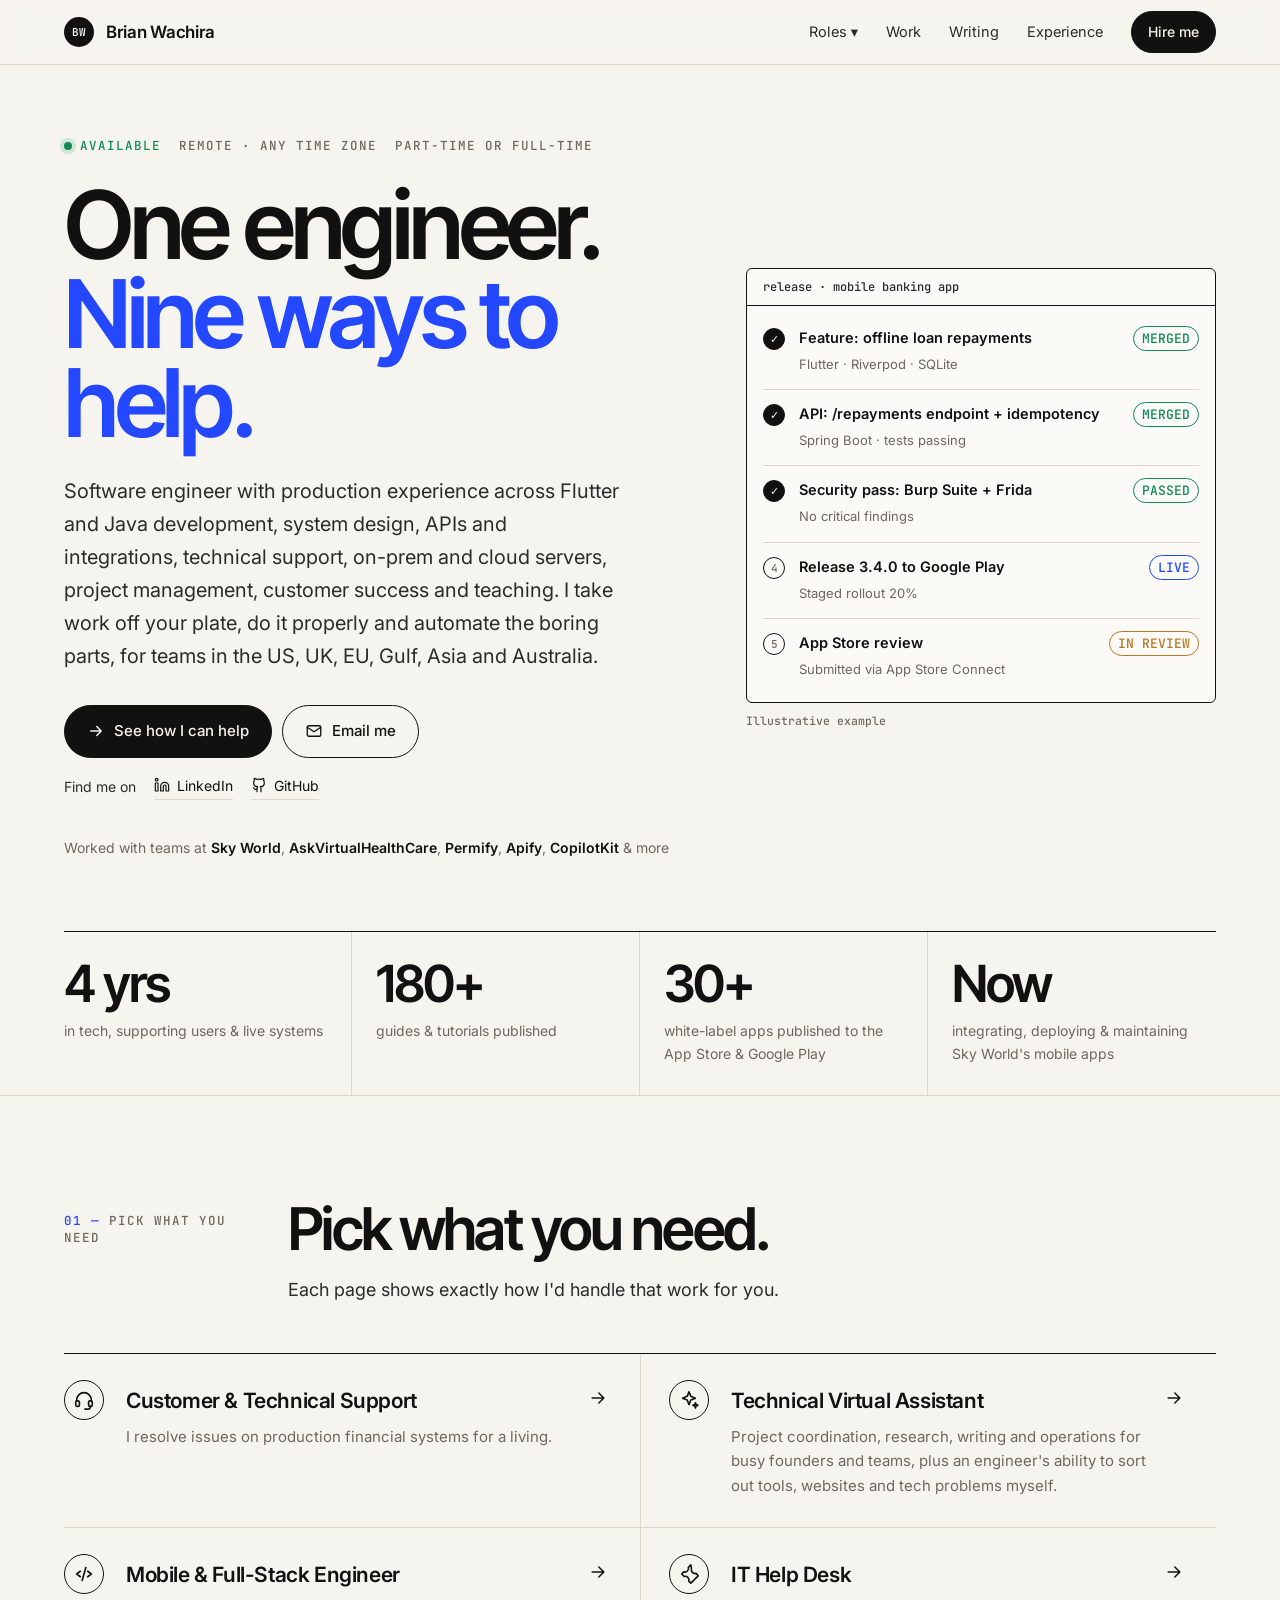
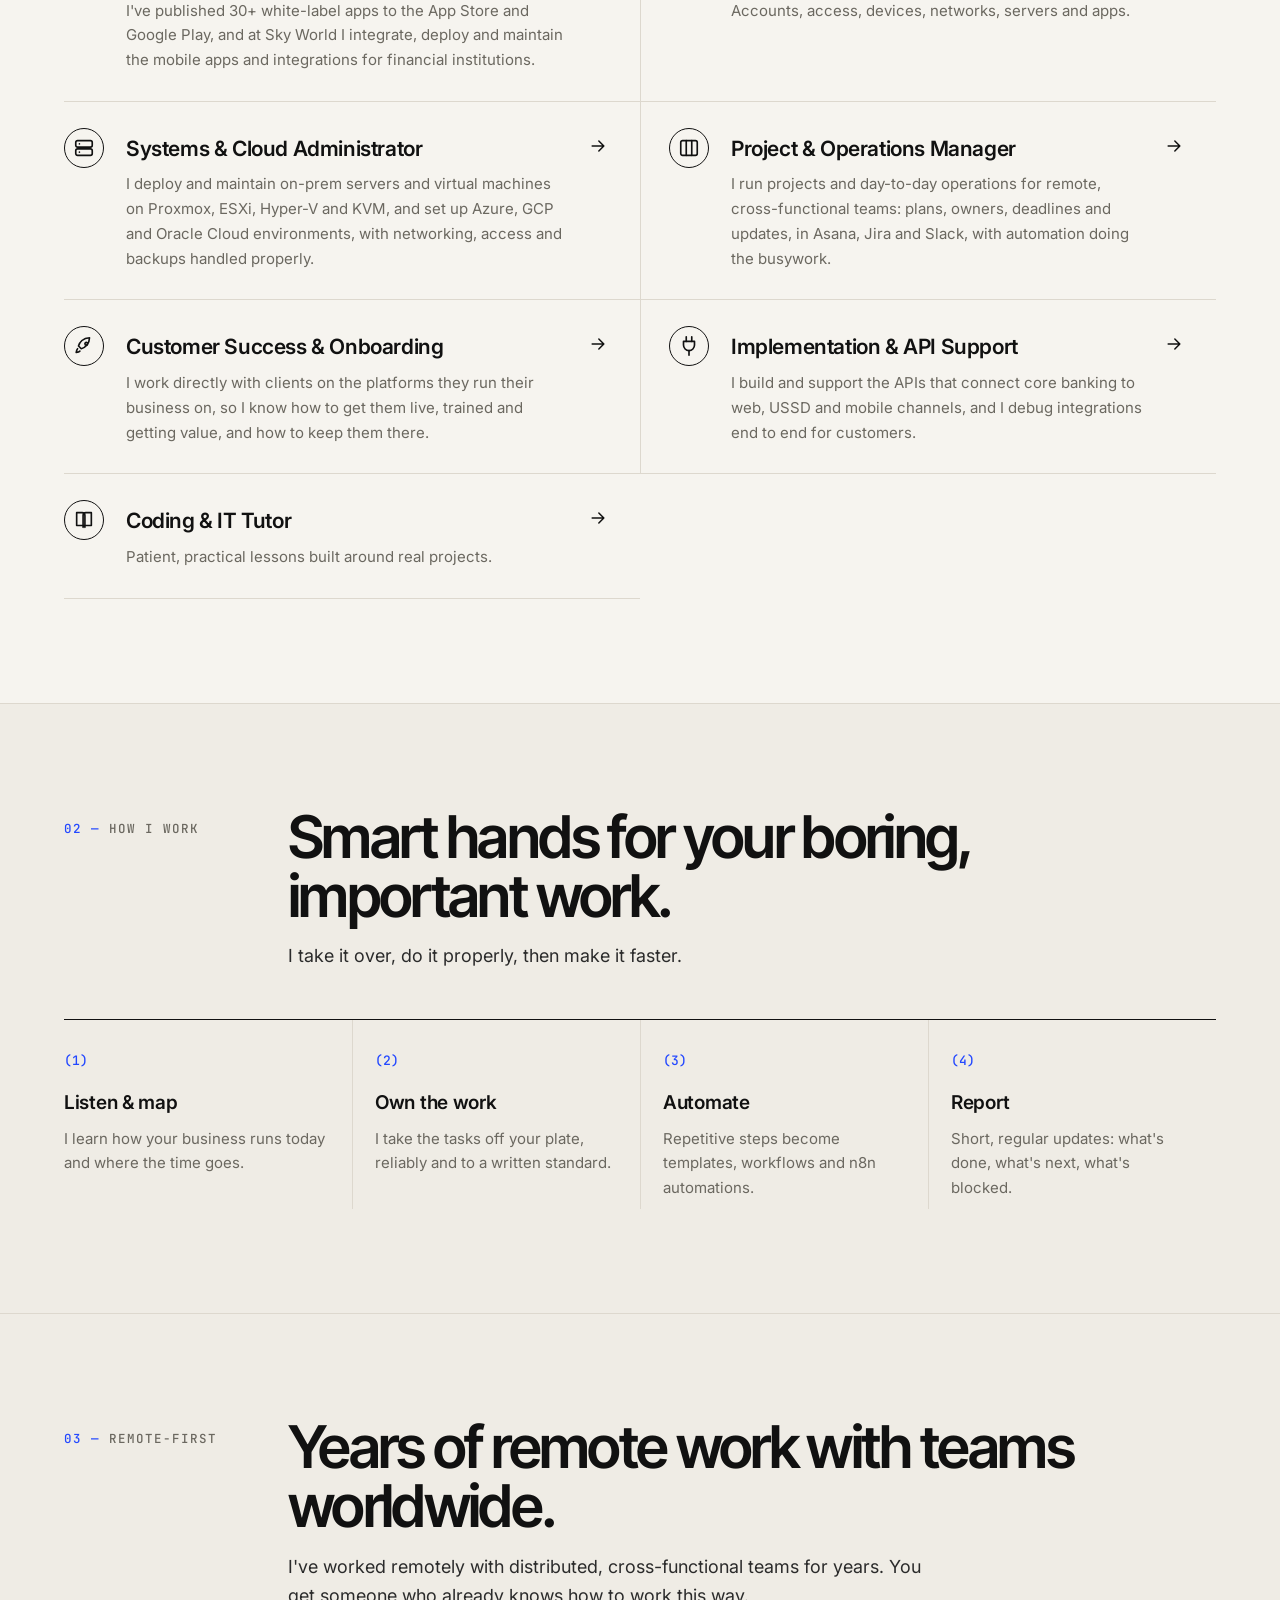
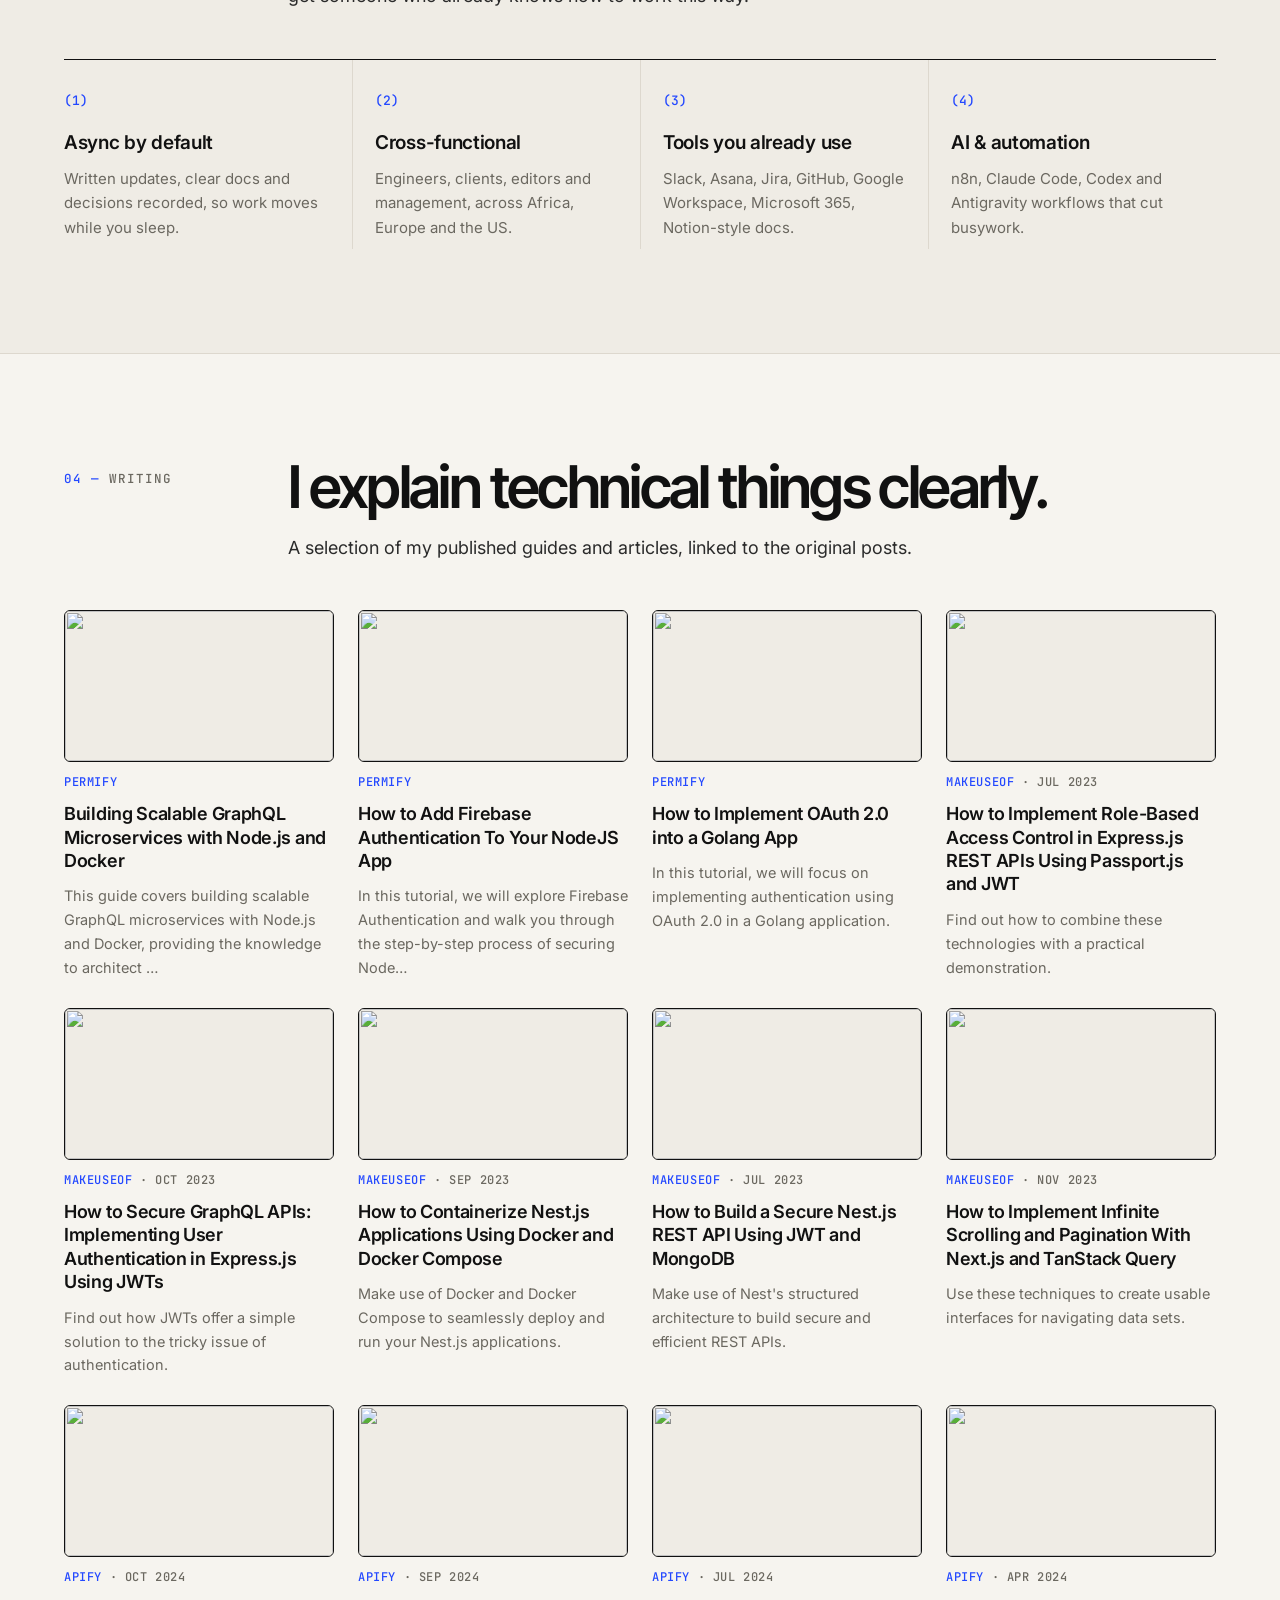
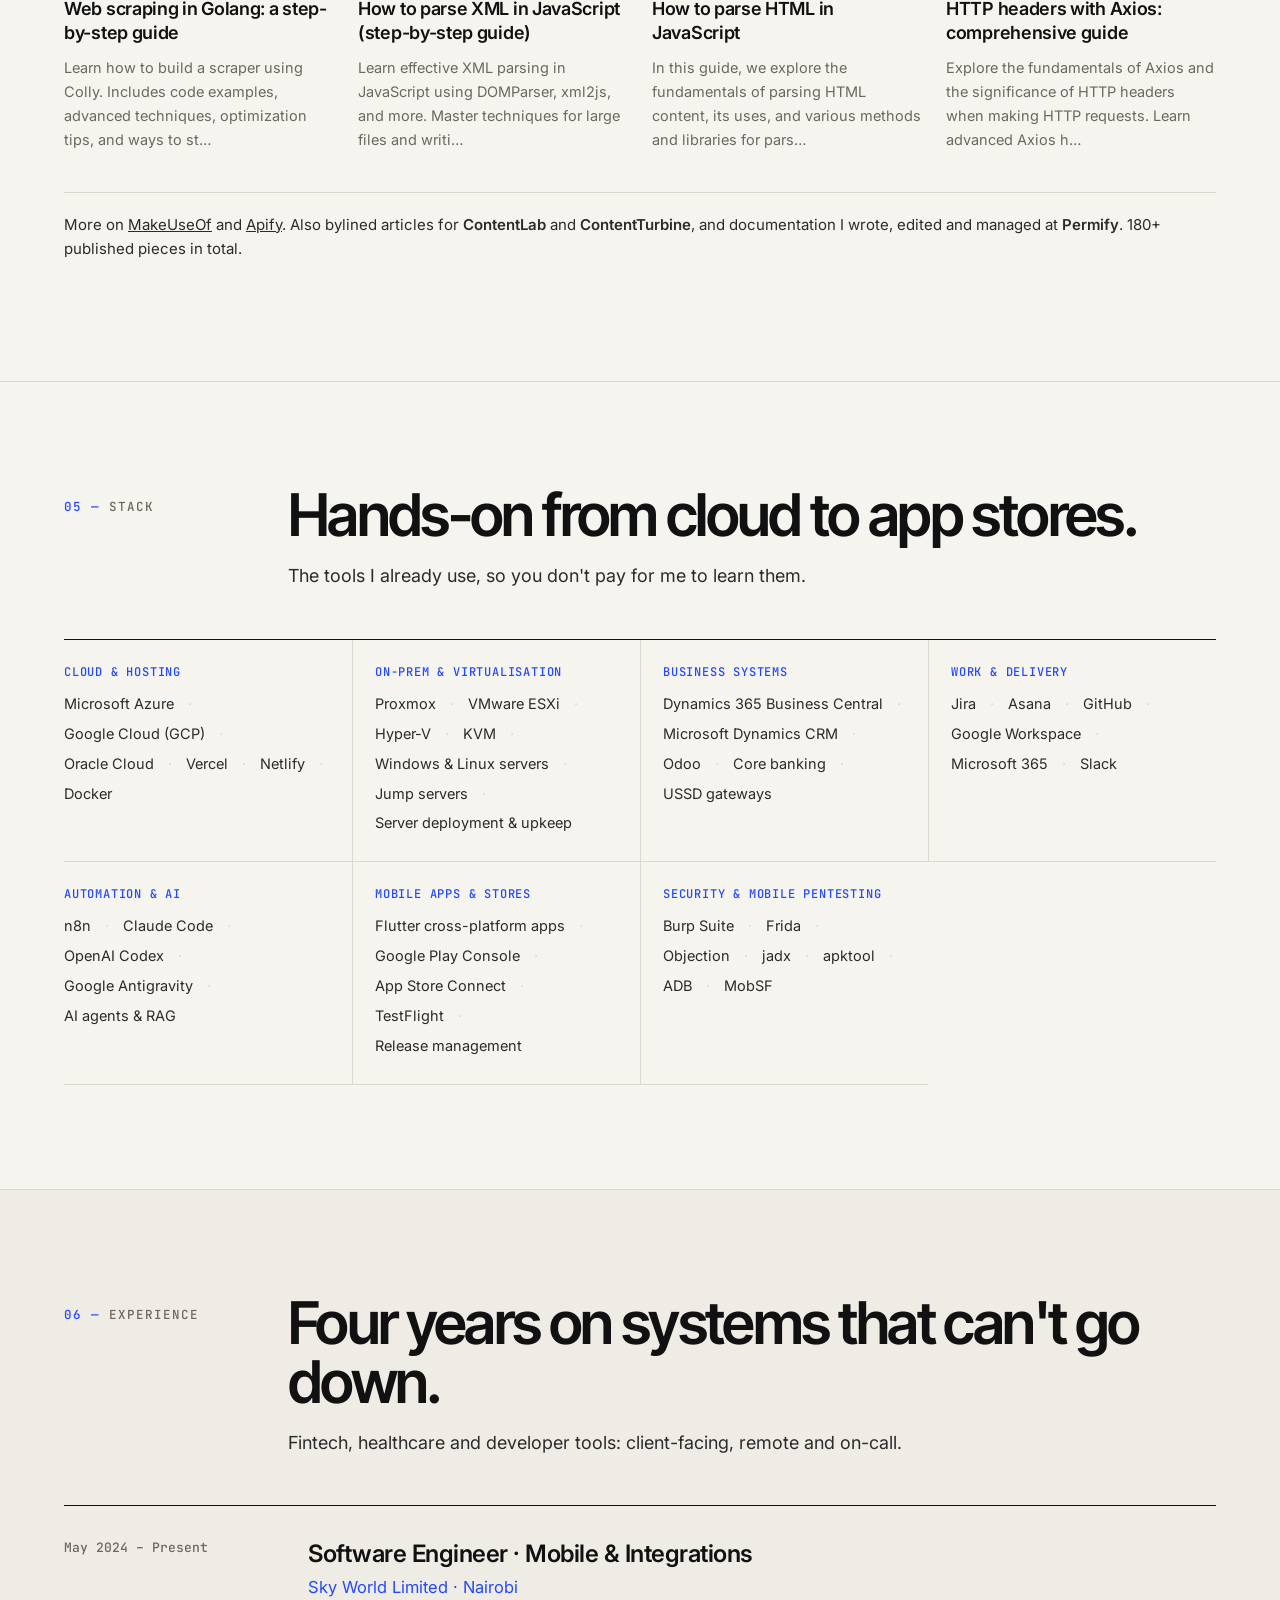
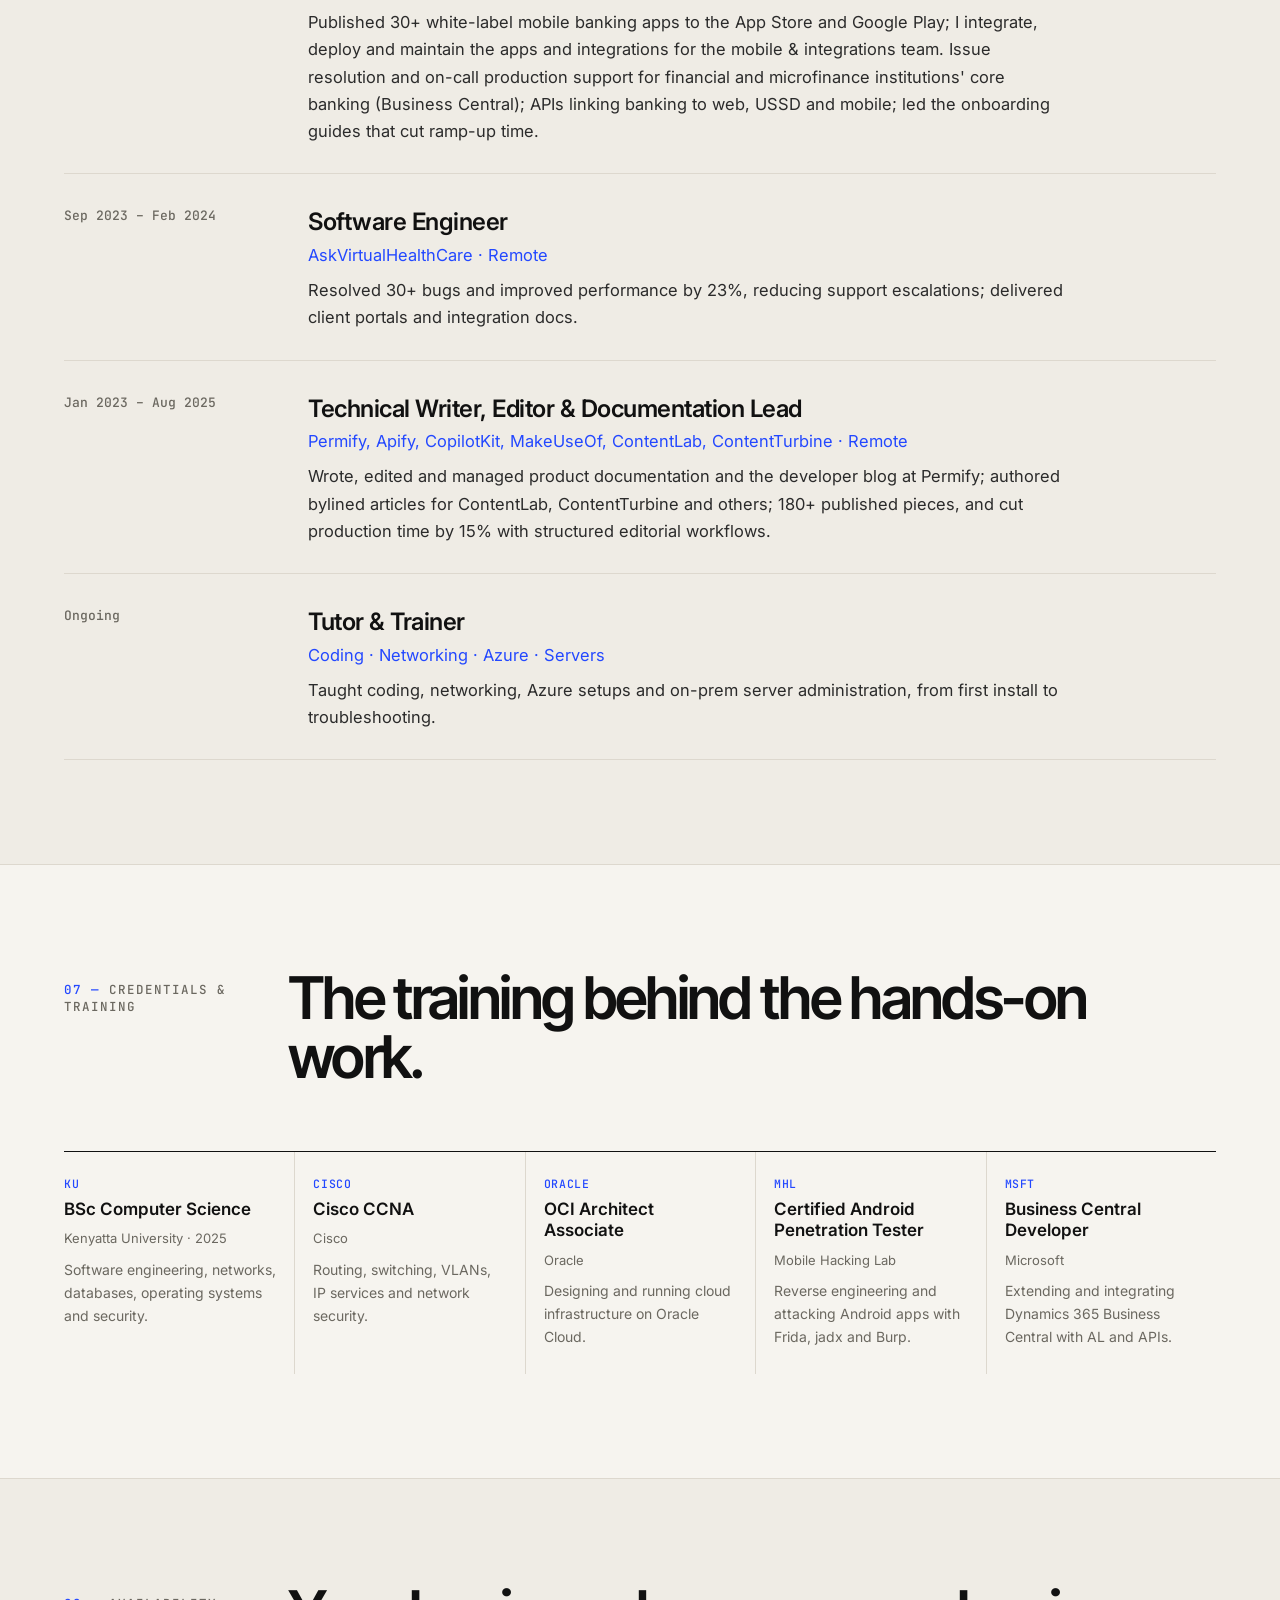
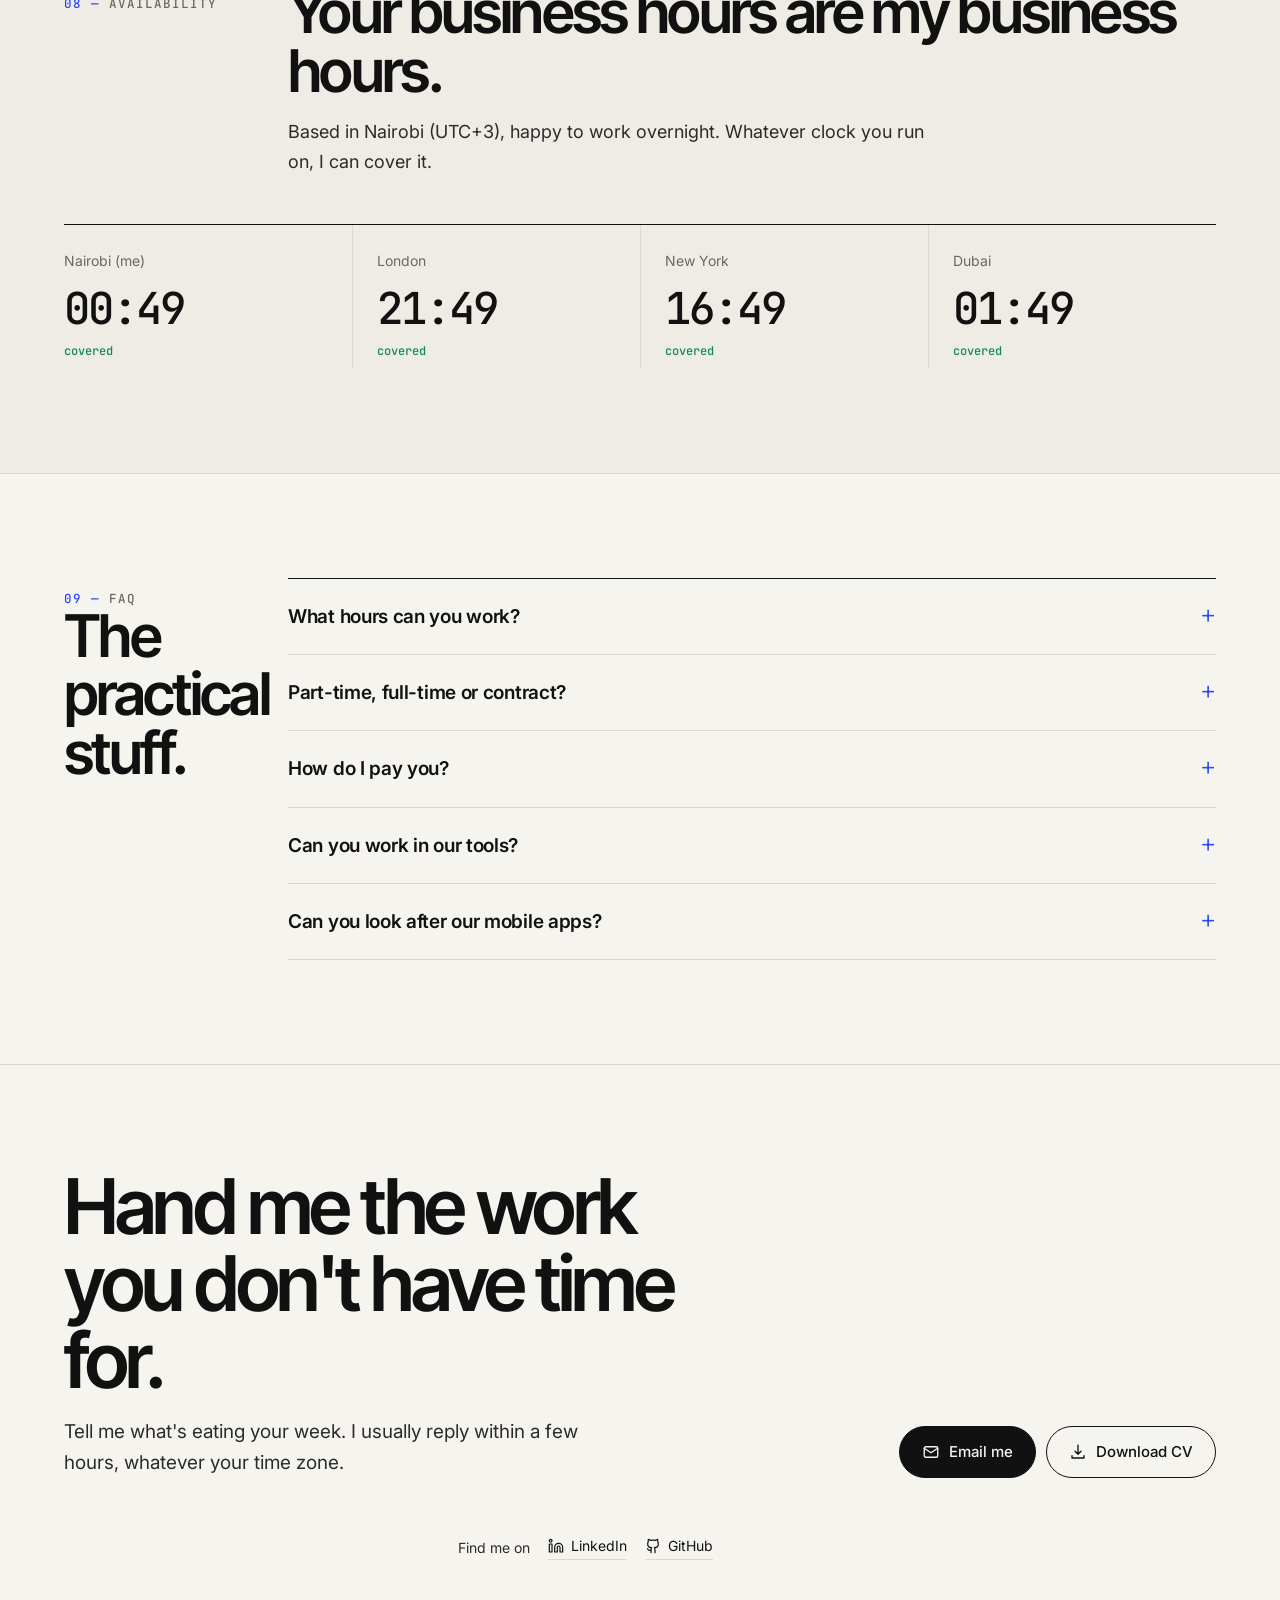
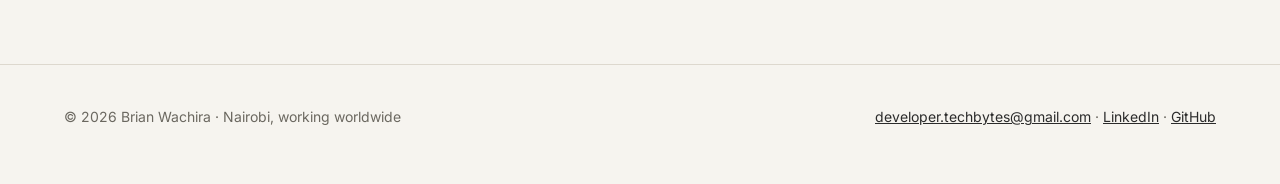
==== commit 783e0ba7: "Retire data role; add system design and architecture to developer page" ====
--- a/index.html
+++ b/index.html
@@ -3,17 +3,17 @@
 <meta name="theme-color" content="#f6f4ef">
 <link rel="icon" href="data:image/svg+xml,%3Csvg xmlns='http://www.w3.org/2000/svg' viewBox='0 0 64 64'%3E%3Crect width='64' height='64' rx='16' fill='%230b1b33'/%3E%3Ctext x='32' y='42' font-family='Arial' font-weight='800' font-size='26' fill='white' text-anchor='middle'%3EBW%3C/text%3E%3C/svg%3E">
 <link rel="preconnect" href="https://fonts.googleapis.com"><link rel="preconnect" href="https://fonts.gstatic.com" crossorigin><link href="https://fonts.googleapis.com/css2?family=Inter+Tight:wght@500;600;700&family=Inter:wght@400;500;600&family=JetBrains+Mono:wght@400;500&display=swap" rel="stylesheet"><link rel="stylesheet" href="style.css?v=5"></head><body><nav class="nav" id="nav"><div class="wrap"><a class="brand" href="./"><span class="logo">BW</span>Brian Wachira</a>
-<div class="links"><details class="tracks"><summary>Roles ▾</summary><div class="menu"><a href="support.html" class=""><svg width="18" height="18" viewBox="0 0 24 24" fill="none" stroke="currentColor" stroke-width="1.8" stroke-linecap="round" stroke-linejoin="round" aria-hidden="true"><path d="M4 13v-1a8 8 0 0 1 16 0v1"/><rect x="3" y="13" width="4" height="6" rx="1.5"/><rect x="17" y="13" width="4" height="6" rx="1.5"/><path d="M19 19a3 3 0 0 1-3 3h-3"/></svg> Customer &amp; Technical Support</a><a href="va.html" class=""><svg width="18" height="18" viewBox="0 0 24 24" fill="none" stroke="currentColor" stroke-width="1.8" stroke-linecap="round" stroke-linejoin="round" aria-hidden="true"><path d="M12 3l2 5 5 2-5 2-2 5-2-5-5-2 5-2z"/><path d="M19 15l.8 2 2 .8-2 .8-.8 2-.8-2-2-.8 2-.8z"/></svg> Technical Virtual Assistant</a><a href="developer.html" class=""><svg width="18" height="18" viewBox="0 0 24 24" fill="none" stroke="currentColor" stroke-width="1.8" stroke-linecap="round" stroke-linejoin="round" aria-hidden="true"><path d="m8 9-4 3 4 3"/><path d="m16 9 4 3-4 3"/><path d="m14 5-4 14"/></svg> Mobile &amp; Full-Stack Engineer</a><a href="helpdesk.html" class=""><svg width="18" height="18" viewBox="0 0 24 24" fill="none" stroke="currentColor" stroke-width="1.8" stroke-linecap="round" stroke-linejoin="round" aria-hidden="true"><path d="M14.7 6.3a4 4 0 0 0 5 5L22 14l-8 8-2.3-2.3a4 4 0 0 0-5-5L4 12l2.3-2.3a4 4 0 0 0 5-5L14 2z"/></svg> IT Help Desk</a><a href="sysadmin.html" class=""><svg width="18" height="18" viewBox="0 0 24 24" fill="none" stroke="currentColor" stroke-width="1.8" stroke-linecap="round" stroke-linejoin="round" aria-hidden="true"><rect x="3" y="4" width="18" height="7" rx="2"/><rect x="3" y="13" width="18" height="7" rx="2"/><path d="M7 7.5h.01M7 16.5h.01"/></svg> Systems &amp; Cloud Administrator</a><a href="pm.html" class=""><svg width="18" height="18" viewBox="0 0 24 24" fill="none" stroke="currentColor" stroke-width="1.8" stroke-linecap="round" stroke-linejoin="round" aria-hidden="true"><rect x="3" y="4" width="18" height="16" rx="2"/><path d="M9 4v16M15 4v16"/></svg> Project &amp; Operations Manager</a><a href="success.html" class=""><svg width="18" height="18" viewBox="0 0 24 24" fill="none" stroke="currentColor" stroke-width="1.8" stroke-linecap="round" stroke-linejoin="round" aria-hidden="true"><path d="M5 15c-1 1-1.5 4-1.5 4s3-.5 4-1.5"/><path d="M9 15l-3-3c1-4 5-9 12-9 0 7-5 11-9 12z"/><circle cx="14.5" cy="9.5" r="1.5"/></svg> Customer Success &amp; Onboarding</a><a href="implementation.html" class=""><svg width="18" height="18" viewBox="0 0 24 24" fill="none" stroke="currentColor" stroke-width="1.8" stroke-linecap="round" stroke-linejoin="round" aria-hidden="true"><path d="M9 2v5M15 2v5"/><path d="M6 7h12v4a6 6 0 0 1-12 0z"/><path d="M12 17v5"/></svg> Implementation &amp; API Support</a><a href="data.html" class=""><svg width="18" height="18" viewBox="0 0 24 24" fill="none" stroke="currentColor" stroke-width="1.8" stroke-linecap="round" stroke-linejoin="round" aria-hidden="true"><path d="M4 20V10M10 20V4M16 20v-7M22 20H2"/></svg> Data &amp; Reporting Analyst</a><a href="tutor.html" class=""><svg width="18" height="18" viewBox="0 0 24 24" fill="none" stroke="currentColor" stroke-width="1.8" stroke-linecap="round" stroke-linejoin="round" aria-hidden="true"><path d="M4 4h6a3 3 0 0 1 3 3v13a2 2 0 0 0-2-2H4z"/><path d="M20 4h-6a3 3 0 0 0-3 3v13a2 2 0 0 1 2-2h7z"/></svg> Coding &amp; IT Tutor</a></div></details>
+<div class="links"><details class="tracks"><summary>Roles ▾</summary><div class="menu"><a href="support.html" class=""><svg width="18" height="18" viewBox="0 0 24 24" fill="none" stroke="currentColor" stroke-width="1.8" stroke-linecap="round" stroke-linejoin="round" aria-hidden="true"><path d="M4 13v-1a8 8 0 0 1 16 0v1"/><rect x="3" y="13" width="4" height="6" rx="1.5"/><rect x="17" y="13" width="4" height="6" rx="1.5"/><path d="M19 19a3 3 0 0 1-3 3h-3"/></svg> Customer &amp; Technical Support</a><a href="va.html" class=""><svg width="18" height="18" viewBox="0 0 24 24" fill="none" stroke="currentColor" stroke-width="1.8" stroke-linecap="round" stroke-linejoin="round" aria-hidden="true"><path d="M12 3l2 5 5 2-5 2-2 5-2-5-5-2 5-2z"/><path d="M19 15l.8 2 2 .8-2 .8-.8 2-.8-2-2-.8 2-.8z"/></svg> Technical Virtual Assistant</a><a href="developer.html" class=""><svg width="18" height="18" viewBox="0 0 24 24" fill="none" stroke="currentColor" stroke-width="1.8" stroke-linecap="round" stroke-linejoin="round" aria-hidden="true"><path d="m8 9-4 3 4 3"/><path d="m16 9 4 3-4 3"/><path d="m14 5-4 14"/></svg> Mobile &amp; Full-Stack Engineer</a><a href="helpdesk.html" class=""><svg width="18" height="18" viewBox="0 0 24 24" fill="none" stroke="currentColor" stroke-width="1.8" stroke-linecap="round" stroke-linejoin="round" aria-hidden="true"><path d="M14.7 6.3a4 4 0 0 0 5 5L22 14l-8 8-2.3-2.3a4 4 0 0 0-5-5L4 12l2.3-2.3a4 4 0 0 0 5-5L14 2z"/></svg> IT Help Desk</a><a href="sysadmin.html" class=""><svg width="18" height="18" viewBox="0 0 24 24" fill="none" stroke="currentColor" stroke-width="1.8" stroke-linecap="round" stroke-linejoin="round" aria-hidden="true"><rect x="3" y="4" width="18" height="7" rx="2"/><rect x="3" y="13" width="18" height="7" rx="2"/><path d="M7 7.5h.01M7 16.5h.01"/></svg> Systems &amp; Cloud Administrator</a><a href="pm.html" class=""><svg width="18" height="18" viewBox="0 0 24 24" fill="none" stroke="currentColor" stroke-width="1.8" stroke-linecap="round" stroke-linejoin="round" aria-hidden="true"><rect x="3" y="4" width="18" height="16" rx="2"/><path d="M9 4v16M15 4v16"/></svg> Project &amp; Operations Manager</a><a href="success.html" class=""><svg width="18" height="18" viewBox="0 0 24 24" fill="none" stroke="currentColor" stroke-width="1.8" stroke-linecap="round" stroke-linejoin="round" aria-hidden="true"><path d="M5 15c-1 1-1.5 4-1.5 4s3-.5 4-1.5"/><path d="M9 15l-3-3c1-4 5-9 12-9 0 7-5 11-9 12z"/><circle cx="14.5" cy="9.5" r="1.5"/></svg> Customer Success &amp; Onboarding</a><a href="implementation.html" class=""><svg width="18" height="18" viewBox="0 0 24 24" fill="none" stroke="currentColor" stroke-width="1.8" stroke-linecap="round" stroke-linejoin="round" aria-hidden="true"><path d="M9 2v5M15 2v5"/><path d="M6 7h12v4a6 6 0 0 1-12 0z"/><path d="M12 17v5"/></svg> Implementation &amp; API Support</a><a href="tutor.html" class=""><svg width="18" height="18" viewBox="0 0 24 24" fill="none" stroke="currentColor" stroke-width="1.8" stroke-linecap="round" stroke-linejoin="round" aria-hidden="true"><path d="M4 4h6a3 3 0 0 1 3 3v13a2 2 0 0 0-2-2H4z"/><path d="M20 4h-6a3 3 0 0 0-3 3v13a2 2 0 0 1 2-2h7z"/></svg> Coding &amp; IT Tutor</a></div></details>
 <a class="hide" href="#work">Work</a><a class="hide" href="#writing">Writing</a><a class="hide" href="#experience">Experience</a>
 <a class="btn primary sm" href="mailto:developer.techbytes@gmail.com">Hire me</a></div></div></nav><header class="hero"><div class="wrap"><div class="hero-grid"><div>
 <div class="kicker"><span class="live">Available</span><span>Remote · any time zone</span><span>Part-time or full-time</span></div>
-<h1 class="display">One engineer. <span class="hl">Ten ways to help.</span></h1>
-<p class="lede">Software engineer with production experience across Flutter and Java development, APIs and integrations, technical support, on-prem and cloud servers, project management, customer success, data and teaching. I take work off your plate, do it properly and automate the boring parts, for teams in the US, UK, EU, Gulf, Asia and Australia.</p>
+<h1 class="display">One engineer. <span class="hl">Nine ways to help.</span></h1>
+<p class="lede">Software engineer with production experience across Flutter and Java development, system design, APIs and integrations, technical support, on-prem and cloud servers, project management, customer success and teaching. I take work off your plate, do it properly and automate the boring parts, for teams in the US, UK, EU, Gulf, Asia and Australia.</p>
 <div class="ctas"><a class="btn primary" href="#roles"><svg width="18" height="18" viewBox="0 0 24 24" fill="none" stroke="currentColor" stroke-width="1.8" stroke-linecap="round" stroke-linejoin="round" aria-hidden="true"><path d="M5 12h14m-6-6 6 6-6 6"/></svg> See how I can help</a><a class="btn ghost" href="mailto:developer.techbytes@gmail.com"><svg width="18" height="18" viewBox="0 0 24 24" fill="none" stroke="currentColor" stroke-width="1.8" stroke-linecap="round" stroke-linejoin="round" aria-hidden="true"><rect x="3" y="5" width="18" height="14" rx="2"/><path d="m3 7 9 6 9-6"/></svg> Email me</a></div>
 <div class="social"><span>Find me on</span><a href="https://linkedin.com/in/brian-wachira" target="_blank" rel="noopener"><svg width="16" height="16" viewBox="0 0 24 24" fill="none" stroke="currentColor" stroke-width="1.8" stroke-linecap="round" stroke-linejoin="round" aria-hidden="true"><path d="M16 8a6 6 0 0 1 6 6v7h-4v-7a2 2 0 0 0-2-2 2 2 0 0 0-2 2v7h-4v-7a6 6 0 0 1 6-6z"/><rect width="4" height="12" x="2" y="9"/><circle cx="4" cy="4" r="2"/></svg> LinkedIn</a><a href="https://github.com/ItsWachira" target="_blank" rel="noopener"><svg width="16" height="16" viewBox="0 0 24 24" fill="none" stroke="currentColor" stroke-width="1.8" stroke-linecap="round" stroke-linejoin="round" aria-hidden="true"><path d="M15 22v-4a4.8 4.8 0 0 0-1-3.5c3 0 6-2 6-5.5.08-1.25-.27-2.48-1-3.5.28-1.15.28-2.35 0-3.5 0 0-1 0-3 1.5-2.64-.5-5.36-.5-8 0C6 2 5 2 5 2c-.3 1.15-.3 2.35 0 3.5A5.403 5.403 0 0 0 4 9c0 3.5 3 5.5 6 5.5-.39.49-.68 1.05-.85 1.65-.17.6-.22 1.23-.15 1.85v4"/><path d="M9 18c-4.51 2-5-2-5-2"/></svg> GitHub</a></div>
 <div class="trust"><span>Worked with teams at <b>Sky World</b>, <b>AskVirtualHealthCare</b>, <b>Permify</b>, <b>Apify</b>, <b>CopilotKit</b> &amp; more</span></div></div><div class="demo"><div class="card"><div class="bar"><span class="dots"><i></i><i></i><i></i></span><span class="t">release · mobile banking app</span></div><div class="body"><div class="step done"><span class="dot">✓</span><div><b>Feature: offline loan repayments</b><span>Flutter · Riverpod · SQLite</span></div><span class="tag ok">MERGED</span></div><div class="step done"><span class="dot">✓</span><div><b>API: /repayments endpoint + idempotency</b><span>Spring Boot · tests passing</span></div><span class="tag ok">MERGED</span></div><div class="step done"><span class="dot">✓</span><div><b>Security pass: Burp Suite + Frida</b><span>No critical findings</span></div><span class="tag ok">PASSED</span></div><div class="step "><span class="dot">4</span><div><b>Release 3.4.0 to Google Play</b><span>Staged rollout 20%</span></div><span class="tag sky">LIVE</span></div><div class="step "><span class="dot">5</span><div><b>App Store review</b><span>Submitted via App Store Connect</span></div><span class="tag warn">IN REVIEW</span></div></div></div>
 <p class="cap">Illustrative example</p><div class="float a"><span class="ic g"><svg width="16" height="16" viewBox="0 0 24 24" fill="none" stroke="currentColor" stroke-width="1.8" stroke-linecap="round" stroke-linejoin="round" aria-hidden="true"><path d="M20 6 9 17l-5-5"/></svg></span>30+ apps on App Store & Play</div><div class="float b"><span class="ic "><svg width="16" height="16" viewBox="0 0 24 24" fill="none" stroke="currentColor" stroke-width="1.8" stroke-linecap="round" stroke-linejoin="round" aria-hidden="true"><path d="m8 9-4 3 4 3"/><path d="m16 9 4 3-4 3"/><path d="m14 5-4 14"/></svg></span>Flutter · Java · Node</div></div></div><div class="metrics"><div class="metric"><b>4 yrs</b><span>in tech, supporting users &amp; live systems</span></div><div class="metric"><b>180+</b><span>guides &amp; tutorials published</span></div><div class="metric"><b>30+</b><span>white-label apps published to the App Store &amp; Google Play</span></div><div class="metric"><b>Now</b><span>integrating, deploying &amp; maintaining Sky World's mobile apps</span></div></div></div></header>
-<section id="roles"><div class="wrap"><div class="shead"><div class="eyebrow">Pick what you need</div><div><h2 class="display">Pick what you need.</h2><p class="sub">Each page shows exactly how I'd handle that work for you.</p></div></div><div class="tracksgrid"><a class="trk" href="support.html"><div class="ic"><svg width="22" height="22" viewBox="0 0 24 24" fill="none" stroke="currentColor" stroke-width="1.8" stroke-linecap="round" stroke-linejoin="round" aria-hidden="true"><path d="M4 13v-1a8 8 0 0 1 16 0v1"/><rect x="3" y="13" width="4" height="6" rx="1.5"/><rect x="17" y="13" width="4" height="6" rx="1.5"/><path d="M19 19a3 3 0 0 1-3 3h-3"/></svg></div><div><h3>Customer &amp; Technical Support</h3><p>I resolve issues on production financial systems for a living.</p></div><span class="go"><svg width="20" height="20" viewBox="0 0 24 24" fill="none" stroke="currentColor" stroke-width="1.8" stroke-linecap="round" stroke-linejoin="round" aria-hidden="true"><path d="M5 12h14m-6-6 6 6-6 6"/></svg></span></a><a class="trk" href="va.html"><div class="ic"><svg width="22" height="22" viewBox="0 0 24 24" fill="none" stroke="currentColor" stroke-width="1.8" stroke-linecap="round" stroke-linejoin="round" aria-hidden="true"><path d="M12 3l2 5 5 2-5 2-2 5-2-5-5-2 5-2z"/><path d="M19 15l.8 2 2 .8-2 .8-.8 2-.8-2-2-.8 2-.8z"/></svg></div><div><h3>Technical Virtual Assistant</h3><p>Project coordination, research, writing and operations for busy founders and teams, plus an engineer's ability to sort out tools, websites and tech problems myself.</p></div><span class="go"><svg width="20" height="20" viewBox="0 0 24 24" fill="none" stroke="currentColor" stroke-width="1.8" stroke-linecap="round" stroke-linejoin="round" aria-hidden="true"><path d="M5 12h14m-6-6 6 6-6 6"/></svg></span></a><a class="trk" href="developer.html"><div class="ic"><svg width="22" height="22" viewBox="0 0 24 24" fill="none" stroke="currentColor" stroke-width="1.8" stroke-linecap="round" stroke-linejoin="round" aria-hidden="true"><path d="m8 9-4 3 4 3"/><path d="m16 9 4 3-4 3"/><path d="m14 5-4 14"/></svg></div><div><h3>Mobile &amp; Full-Stack Engineer</h3><p>I've published 30+ white-label apps to the App Store and Google Play, and at Sky World I integrate, deploy and maintain the mobile apps and integrations for financial institutions, plus the Java/Spring and Node.</p></div><span class="go"><svg width="20" height="20" viewBox="0 0 24 24" fill="none" stroke="currentColor" stroke-width="1.8" stroke-linecap="round" stroke-linejoin="round" aria-hidden="true"><path d="M5 12h14m-6-6 6 6-6 6"/></svg></span></a><a class="trk" href="helpdesk.html"><div class="ic"><svg width="22" height="22" viewBox="0 0 24 24" fill="none" stroke="currentColor" stroke-width="1.8" stroke-linecap="round" stroke-linejoin="round" aria-hidden="true"><path d="M14.7 6.3a4 4 0 0 0 5 5L22 14l-8 8-2.3-2.3a4 4 0 0 0-5-5L4 12l2.3-2.3a4 4 0 0 0 5-5L14 2z"/></svg></div><div><h3>IT Help Desk</h3><p>Accounts, access, devices, networks, servers and apps.</p></div><span class="go"><svg width="20" height="20" viewBox="0 0 24 24" fill="none" stroke="currentColor" stroke-width="1.8" stroke-linecap="round" stroke-linejoin="round" aria-hidden="true"><path d="M5 12h14m-6-6 6 6-6 6"/></svg></span></a><a class="trk" href="sysadmin.html"><div class="ic"><svg width="22" height="22" viewBox="0 0 24 24" fill="none" stroke="currentColor" stroke-width="1.8" stroke-linecap="round" stroke-linejoin="round" aria-hidden="true"><rect x="3" y="4" width="18" height="7" rx="2"/><rect x="3" y="13" width="18" height="7" rx="2"/><path d="M7 7.5h.01M7 16.5h.01"/></svg></div><div><h3>Systems &amp; Cloud Administrator</h3><p>I deploy and maintain on-prem servers and virtual machines on Proxmox, ESXi, Hyper-V and KVM, and set up Azure, GCP and Oracle Cloud environments, with networking, access and backups handled properly.</p></div><span class="go"><svg width="20" height="20" viewBox="0 0 24 24" fill="none" stroke="currentColor" stroke-width="1.8" stroke-linecap="round" stroke-linejoin="round" aria-hidden="true"><path d="M5 12h14m-6-6 6 6-6 6"/></svg></span></a><a class="trk" href="pm.html"><div class="ic"><svg width="22" height="22" viewBox="0 0 24 24" fill="none" stroke="currentColor" stroke-width="1.8" stroke-linecap="round" stroke-linejoin="round" aria-hidden="true"><rect x="3" y="4" width="18" height="16" rx="2"/><path d="M9 4v16M15 4v16"/></svg></div><div><h3>Project &amp; Operations Manager</h3><p>I run projects and day-to-day operations for remote, cross-functional teams: plans, owners, deadlines and updates, in Asana, Jira and Slack, with automation doing the busywork.</p></div><span class="go"><svg width="20" height="20" viewBox="0 0 24 24" fill="none" stroke="currentColor" stroke-width="1.8" stroke-linecap="round" stroke-linejoin="round" aria-hidden="true"><path d="M5 12h14m-6-6 6 6-6 6"/></svg></span></a><a class="trk" href="success.html"><div class="ic"><svg width="22" height="22" viewBox="0 0 24 24" fill="none" stroke="currentColor" stroke-width="1.8" stroke-linecap="round" stroke-linejoin="round" aria-hidden="true"><path d="M5 15c-1 1-1.5 4-1.5 4s3-.5 4-1.5"/><path d="M9 15l-3-3c1-4 5-9 12-9 0 7-5 11-9 12z"/><circle cx="14.5" cy="9.5" r="1.5"/></svg></div><div><h3>Customer Success &amp; Onboarding</h3><p>I work directly with clients on the platforms they run their business on, so I know how to get them live, trained and getting value, and how to keep them there.</p></div><span class="go"><svg width="20" height="20" viewBox="0 0 24 24" fill="none" stroke="currentColor" stroke-width="1.8" stroke-linecap="round" stroke-linejoin="round" aria-hidden="true"><path d="M5 12h14m-6-6 6 6-6 6"/></svg></span></a><a class="trk" href="implementation.html"><div class="ic"><svg width="22" height="22" viewBox="0 0 24 24" fill="none" stroke="currentColor" stroke-width="1.8" stroke-linecap="round" stroke-linejoin="round" aria-hidden="true"><path d="M9 2v5M15 2v5"/><path d="M6 7h12v4a6 6 0 0 1-12 0z"/><path d="M12 17v5"/></svg></div><div><h3>Implementation &amp; API Support</h3><p>I build and support the APIs that connect core banking to web, USSD and mobile channels, and I debug integrations end to end for customers.</p></div><span class="go"><svg width="20" height="20" viewBox="0 0 24 24" fill="none" stroke="currentColor" stroke-width="1.8" stroke-linecap="round" stroke-linejoin="round" aria-hidden="true"><path d="M5 12h14m-6-6 6 6-6 6"/></svg></span></a><a class="trk" href="data.html"><div class="ic"><svg width="22" height="22" viewBox="0 0 24 24" fill="none" stroke="currentColor" stroke-width="1.8" stroke-linecap="round" stroke-linejoin="round" aria-hidden="true"><path d="M4 20V10M10 20V4M16 20v-7M22 20H2"/></svg></div><div><h3>Data &amp; Reporting Analyst</h3><p>I work with financial data in SQL and Business Central every day.</p></div><span class="go"><svg width="20" height="20" viewBox="0 0 24 24" fill="none" stroke="currentColor" stroke-width="1.8" stroke-linecap="round" stroke-linejoin="round" aria-hidden="true"><path d="M5 12h14m-6-6 6 6-6 6"/></svg></span></a><a class="trk" href="tutor.html"><div class="ic"><svg width="22" height="22" viewBox="0 0 24 24" fill="none" stroke="currentColor" stroke-width="1.8" stroke-linecap="round" stroke-linejoin="round" aria-hidden="true"><path d="M4 4h6a3 3 0 0 1 3 3v13a2 2 0 0 0-2-2H4z"/><path d="M20 4h-6a3 3 0 0 0-3 3v13a2 2 0 0 1 2-2h7z"/></svg></div><div><h3>Coding &amp; IT Tutor</h3><p>Patient, practical lessons built around real projects.</p></div><span class="go"><svg width="20" height="20" viewBox="0 0 24 24" fill="none" stroke="currentColor" stroke-width="1.8" stroke-linecap="round" stroke-linejoin="round" aria-hidden="true"><path d="M5 12h14m-6-6 6 6-6 6"/></svg></span></a></div></div></section>
+<section id="roles"><div class="wrap"><div class="shead"><div class="eyebrow">Pick what you need</div><div><h2 class="display">Pick what you need.</h2><p class="sub">Each page shows exactly how I'd handle that work for you.</p></div></div><div class="tracksgrid"><a class="trk" href="support.html"><div class="ic"><svg width="22" height="22" viewBox="0 0 24 24" fill="none" stroke="currentColor" stroke-width="1.8" stroke-linecap="round" stroke-linejoin="round" aria-hidden="true"><path d="M4 13v-1a8 8 0 0 1 16 0v1"/><rect x="3" y="13" width="4" height="6" rx="1.5"/><rect x="17" y="13" width="4" height="6" rx="1.5"/><path d="M19 19a3 3 0 0 1-3 3h-3"/></svg></div><div><h3>Customer &amp; Technical Support</h3><p>I resolve issues on production financial systems for a living.</p></div><span class="go"><svg width="20" height="20" viewBox="0 0 24 24" fill="none" stroke="currentColor" stroke-width="1.8" stroke-linecap="round" stroke-linejoin="round" aria-hidden="true"><path d="M5 12h14m-6-6 6 6-6 6"/></svg></span></a><a class="trk" href="va.html"><div class="ic"><svg width="22" height="22" viewBox="0 0 24 24" fill="none" stroke="currentColor" stroke-width="1.8" stroke-linecap="round" stroke-linejoin="round" aria-hidden="true"><path d="M12 3l2 5 5 2-5 2-2 5-2-5-5-2 5-2z"/><path d="M19 15l.8 2 2 .8-2 .8-.8 2-.8-2-2-.8 2-.8z"/></svg></div><div><h3>Technical Virtual Assistant</h3><p>Project coordination, research, writing and operations for busy founders and teams, plus an engineer's ability to sort out tools, websites and tech problems myself.</p></div><span class="go"><svg width="20" height="20" viewBox="0 0 24 24" fill="none" stroke="currentColor" stroke-width="1.8" stroke-linecap="round" stroke-linejoin="round" aria-hidden="true"><path d="M5 12h14m-6-6 6 6-6 6"/></svg></span></a><a class="trk" href="developer.html"><div class="ic"><svg width="22" height="22" viewBox="0 0 24 24" fill="none" stroke="currentColor" stroke-width="1.8" stroke-linecap="round" stroke-linejoin="round" aria-hidden="true"><path d="m8 9-4 3 4 3"/><path d="m16 9 4 3-4 3"/><path d="m14 5-4 14"/></svg></div><div><h3>Mobile &amp; Full-Stack Engineer</h3><p>I've published 30+ white-label apps to the App Store and Google Play, and at Sky World I integrate, deploy and maintain the mobile apps and integrations for financial institutions.</p></div><span class="go"><svg width="20" height="20" viewBox="0 0 24 24" fill="none" stroke="currentColor" stroke-width="1.8" stroke-linecap="round" stroke-linejoin="round" aria-hidden="true"><path d="M5 12h14m-6-6 6 6-6 6"/></svg></span></a><a class="trk" href="helpdesk.html"><div class="ic"><svg width="22" height="22" viewBox="0 0 24 24" fill="none" stroke="currentColor" stroke-width="1.8" stroke-linecap="round" stroke-linejoin="round" aria-hidden="true"><path d="M14.7 6.3a4 4 0 0 0 5 5L22 14l-8 8-2.3-2.3a4 4 0 0 0-5-5L4 12l2.3-2.3a4 4 0 0 0 5-5L14 2z"/></svg></div><div><h3>IT Help Desk</h3><p>Accounts, access, devices, networks, servers and apps.</p></div><span class="go"><svg width="20" height="20" viewBox="0 0 24 24" fill="none" stroke="currentColor" stroke-width="1.8" stroke-linecap="round" stroke-linejoin="round" aria-hidden="true"><path d="M5 12h14m-6-6 6 6-6 6"/></svg></span></a><a class="trk" href="sysadmin.html"><div class="ic"><svg width="22" height="22" viewBox="0 0 24 24" fill="none" stroke="currentColor" stroke-width="1.8" stroke-linecap="round" stroke-linejoin="round" aria-hidden="true"><rect x="3" y="4" width="18" height="7" rx="2"/><rect x="3" y="13" width="18" height="7" rx="2"/><path d="M7 7.5h.01M7 16.5h.01"/></svg></div><div><h3>Systems &amp; Cloud Administrator</h3><p>I deploy and maintain on-prem servers and virtual machines on Proxmox, ESXi, Hyper-V and KVM, and set up Azure, GCP and Oracle Cloud environments, with networking, access and backups handled properly.</p></div><span class="go"><svg width="20" height="20" viewBox="0 0 24 24" fill="none" stroke="currentColor" stroke-width="1.8" stroke-linecap="round" stroke-linejoin="round" aria-hidden="true"><path d="M5 12h14m-6-6 6 6-6 6"/></svg></span></a><a class="trk" href="pm.html"><div class="ic"><svg width="22" height="22" viewBox="0 0 24 24" fill="none" stroke="currentColor" stroke-width="1.8" stroke-linecap="round" stroke-linejoin="round" aria-hidden="true"><rect x="3" y="4" width="18" height="16" rx="2"/><path d="M9 4v16M15 4v16"/></svg></div><div><h3>Project &amp; Operations Manager</h3><p>I run projects and day-to-day operations for remote, cross-functional teams: plans, owners, deadlines and updates, in Asana, Jira and Slack, with automation doing the busywork.</p></div><span class="go"><svg width="20" height="20" viewBox="0 0 24 24" fill="none" stroke="currentColor" stroke-width="1.8" stroke-linecap="round" stroke-linejoin="round" aria-hidden="true"><path d="M5 12h14m-6-6 6 6-6 6"/></svg></span></a><a class="trk" href="success.html"><div class="ic"><svg width="22" height="22" viewBox="0 0 24 24" fill="none" stroke="currentColor" stroke-width="1.8" stroke-linecap="round" stroke-linejoin="round" aria-hidden="true"><path d="M5 15c-1 1-1.5 4-1.5 4s3-.5 4-1.5"/><path d="M9 15l-3-3c1-4 5-9 12-9 0 7-5 11-9 12z"/><circle cx="14.5" cy="9.5" r="1.5"/></svg></div><div><h3>Customer Success &amp; Onboarding</h3><p>I work directly with clients on the platforms they run their business on, so I know how to get them live, trained and getting value, and how to keep them there.</p></div><span class="go"><svg width="20" height="20" viewBox="0 0 24 24" fill="none" stroke="currentColor" stroke-width="1.8" stroke-linecap="round" stroke-linejoin="round" aria-hidden="true"><path d="M5 12h14m-6-6 6 6-6 6"/></svg></span></a><a class="trk" href="implementation.html"><div class="ic"><svg width="22" height="22" viewBox="0 0 24 24" fill="none" stroke="currentColor" stroke-width="1.8" stroke-linecap="round" stroke-linejoin="round" aria-hidden="true"><path d="M9 2v5M15 2v5"/><path d="M6 7h12v4a6 6 0 0 1-12 0z"/><path d="M12 17v5"/></svg></div><div><h3>Implementation &amp; API Support</h3><p>I build and support the APIs that connect core banking to web, USSD and mobile channels, and I debug integrations end to end for customers.</p></div><span class="go"><svg width="20" height="20" viewBox="0 0 24 24" fill="none" stroke="currentColor" stroke-width="1.8" stroke-linecap="round" stroke-linejoin="round" aria-hidden="true"><path d="M5 12h14m-6-6 6 6-6 6"/></svg></span></a><a class="trk" href="tutor.html"><div class="ic"><svg width="22" height="22" viewBox="0 0 24 24" fill="none" stroke="currentColor" stroke-width="1.8" stroke-linecap="round" stroke-linejoin="round" aria-hidden="true"><path d="M4 4h6a3 3 0 0 1 3 3v13a2 2 0 0 0-2-2H4z"/><path d="M20 4h-6a3 3 0 0 0-3 3v13a2 2 0 0 1 2-2h7z"/></svg></div><div><h3>Coding &amp; IT Tutor</h3><p>Patient, practical lessons built around real projects.</p></div><span class="go"><svg width="20" height="20" viewBox="0 0 24 24" fill="none" stroke="currentColor" stroke-width="1.8" stroke-linecap="round" stroke-linejoin="round" aria-hidden="true"><path d="M5 12h14m-6-6 6 6-6 6"/></svg></span></a></div></div></section>
 <section class="white" id="how"><div class="wrap"><div class="shead"><div class="eyebrow">How I work</div><div><h2 class="display">Smart hands for your boring, important work.</h2><p class="sub">I take it over, do it properly, then make it faster.</p></div></div><div class="process"><div class="pstep"><h3>Listen & map</h3><p>I learn how your business runs today and where the time goes.</p></div><div class="pstep"><h3>Own the work</h3><p>I take the tasks off your plate, reliably and to a written standard.</p></div><div class="pstep"><h3>Automate</h3><p>Repetitive steps become templates, workflows and n8n automations.</p></div><div class="pstep"><h3>Report</h3><p>Short, regular updates: what's done, what's next, what's blocked.</p></div></div></div></section>
 <section class="white" id="remote"><div class="wrap"><div class="shead"><div class="eyebrow">Remote-first</div><div><h2 class="display">Years of remote work with teams worldwide.</h2><p class="sub">I've worked remotely with distributed, cross-functional teams for years. You get someone who already knows how to work this way.</p></div></div><div class="process"><div class="pstep"><h3>Async by default</h3><p>Written updates, clear docs and decisions recorded, so work moves while you sleep.</p></div><div class="pstep"><h3>Cross-functional</h3><p>Engineers, clients, editors and management, across Africa, Europe and the US.</p></div><div class="pstep"><h3>Tools you already use</h3><p>Slack, Asana, Jira, GitHub, Google Workspace, Microsoft 365, Notion-style docs.</p></div><div class="pstep"><h3>AI & automation</h3><p>n8n, Claude Code, Codex and Antigravity workflows that cut busywork.</p></div></div></div></section>
 <section id="writing"><div class="wrap"><div class="shead"><div class="eyebrow">Writing</div><div><h2 class="display">I explain technical things clearly.</h2><p class="sub">A selection of my published guides and articles, linked to the original posts.</p></div></div><div class="blog"><a class="post" href="https://permify.co/post/building-scalable-graphql-microservices-nodejs-docker-guide/" target="_blank" rel="noopener"><div class="thumb"><img src="https://respected-warmth-1fd8bc18e3.media.strapiapp.com/building_scalable_graphql_microservices_nodejs_docker_guide_3f36e0dff6.png" alt="" loading="lazy"></div><div class="meta"><b>Permify</b></div><h3>Building Scalable GraphQL Microservices with Node.js and Docker</h3><p>This guide covers building scalable GraphQL microservices with Node.js and Docker, providing the knowledge to architect …</p></a><a class="post" href="https://permify.co/post/firebase-authentication-nodejs/" target="_blank" rel="noopener"><div class="thumb"><img src="https://respected-warmth-1fd8bc18e3.media.strapiapp.com/firebase_authentication_nodejs_c3fbac08aa.png" alt="" loading="lazy"></div><div class="meta"><b>Permify</b></div><h3>How to Add Firebase Authentication To Your NodeJS App</h3><p>In this tutorial, we will explore Firebase Authentication and walk you through the step-by-step process of securing Node…</p></a><a class="post" href="https://permify.co/post/implement-oauth-2-golang-app/" target="_blank" rel="noopener"><div class="thumb"><img src="https://respected-warmth-1fd8bc18e3.media.strapiapp.com/implement_oauth_2_golang_app_27cc27018f.png" alt="" loading="lazy"></div><div class="meta"><b>Permify</b></div><h3>How to Implement OAuth 2.0 into a Golang App</h3><p>In this tutorial, we will focus on implementing authentication using OAuth 2.0 in a Golang application.</p></a><a class="post" href="https://www.makeuseof.com/role-based-access-control-expressjs-rest-api-passportjs-jwt/" target="_blank" rel="noopener"><div class="thumb"><img src="https://static0.makeuseofimages.com/wordpress/wp-content/uploads/2023/07/how-to-create-aruco-marker-using-python.jpg" alt="" loading="lazy"></div><div class="meta"><b>MakeUseOf</b> · Jul 2023</div><h3>How to Implement Role-Based Access Control in Express.js REST APIs Using Passport.js and JWT</h3><p>Find out how to combine these technologies with a practical demonstration.</p></a><a class="post" href="https://www.makeuseof.com/graphql-apis-secure-user-authentication-expressjs-jwts/" target="_blank" rel="noopener"><div class="thumb"><img src="https://static0.makeuseofimages.com/wordpress/wp-content/uploads/2022/10/API-infrastructure.jpg" alt="" loading="lazy"></div><div class="meta"><b>MakeUseOf</b> · Oct 2023</div><h3>How to Secure GraphQL APIs: Implementing User Authentication in Express.js Using JWTs</h3><p>Find out how JWTs offer a simple solution to the tricky issue of authentication.</p></a><a class="post" href="https://www.makeuseof.com/containerize-nestjs-apps-docker-and-docker-compose/" target="_blank" rel="noopener"><div class="thumb"><img src="https://static0.makeuseofimages.com/wordpress/wp-content/uploads/2023/03/docker.jpg" alt="" loading="lazy"></div><div class="meta"><b>MakeUseOf</b> · Sep 2023</div><h3>How to Containerize Nest.js Applications Using Docker and Docker Compose</h3><p>Make use of Docker and Docker Compose to seamlessly deploy and run your Nest.js applications.</p></a><a class="post" href="https://www.makeuseof.com/nestjs-rest-api-using-jwt-mongodb/" target="_blank" rel="noopener"><div class="thumb"><img src="https://static0.makeuseofimages.com/wordpress/wp-content/uploads/2023/03/nestjs_websocket_article_cover.jpg" alt="" loading="lazy"></div><div class="meta"><b>MakeUseOf</b> · Jul 2023</div><h3>How to Build a Secure Nest.js REST API Using JWT and MongoDB</h3><p>Make use of Nest&#x27;s structured architecture to build secure and efficient REST APIs.</p></a><a class="post" href="https://www.makeuseof.com/next-js-infinite-scrolling-pagination-tanstack-query/" target="_blank" rel="noopener"><div class="thumb"><img src="https://static0.makeuseofimages.com/wordpress/wp-content/uploads/2023/07/altumcode-dc6pb2jdaqs-unsplash-1.jpg" alt="" loading="lazy"></div><div class="meta"><b>MakeUseOf</b> · Nov 2023</div><h3>How to Implement Infinite Scrolling and Pagination With Next.js and TanStack Query</h3><p>Use these techniques to create usable interfaces for navigating data sets.</p></a><a class="post" href="https://blog.apify.com/golang-web-scraping/" target="_blank" rel="noopener"><div class="thumb"><img src="https://storage.ghost.io/c/f2/6e/f26ec999-9a90-4aee-a0d4-9b3ca2bb668f/content/images/2024/10/web_scraping_in_golang.png" alt="" loading="lazy"></div><div class="meta"><b>Apify</b> · Oct 2024</div><h3>Web scraping in Golang: a step-by-step guide</h3><p>Learn how to build a scraper using Colly. Includes code examples, advanced techniques, optimization tips, and ways to st…</p></a><a class="post" href="https://blog.apify.com/javascript-parse-xml/" target="_blank" rel="noopener"><div class="thumb"><img src="https://storage.ghost.io/c/f2/6e/f26ec999-9a90-4aee-a0d4-9b3ca2bb668f/content/images/2024/09/How-to-parse-XML-in-JavaScript.png" alt="" loading="lazy"></div><div class="meta"><b>Apify</b> · Sep 2024</div><h3>How to parse XML in JavaScript (step-by-step guide)</h3><p>Learn effective XML parsing in JavaScript using DOMParser, xml2js, and more. Master techniques for large files and writi…</p></a><a class="post" href="https://blog.apify.com/javascript-parse-html/" target="_blank" rel="noopener"><div class="thumb"><img src="https://storage.ghost.io/c/f2/6e/f26ec999-9a90-4aee-a0d4-9b3ca2bb668f/content/images/2024/07/how_to_parse_html_in_javascript.png" alt="" loading="lazy"></div><div class="meta"><b>Apify</b> · Jul 2024</div><h3>How to parse HTML in JavaScript</h3><p>In this guide, we explore the fundamentals of parsing HTML content, its uses, and various methods and libraries for pars…</p></a><a class="post" href="https://blog.apify.com/http-headers-axios/" target="_blank" rel="noopener"><div class="thumb"><img src="https://storage.ghost.io/c/f2/6e/f26ec999-9a90-4aee-a0d4-9b3ca2bb668f/content/images/2024/04/HTTP-headers-with-Axios_-comprehensive-guide.png" alt="" loading="lazy"></div><div class="meta"><b>Apify</b> · Apr 2024</div><h3>HTTP headers with Axios: comprehensive guide</h3><p>Explore the fundamentals of Axios and the significance of HTTP headers when making HTTP requests. Learn advanced Axios h…</p></a></div><p class="byline">More on <a href="https://www.makeuseof.com/author/gichuhi-wachira/" target="_blank" rel="noopener">MakeUseOf</a> and <a href="https://blog.apify.com/author/brian/" target="_blank" rel="noopener">Apify</a>. Also bylined articles for <b>ContentLab</b> and <b>ContentTurbine</b>, and documentation I wrote, edited and managed at <b>Permify</b>. 180+ published pieces in total.</p></div></section>
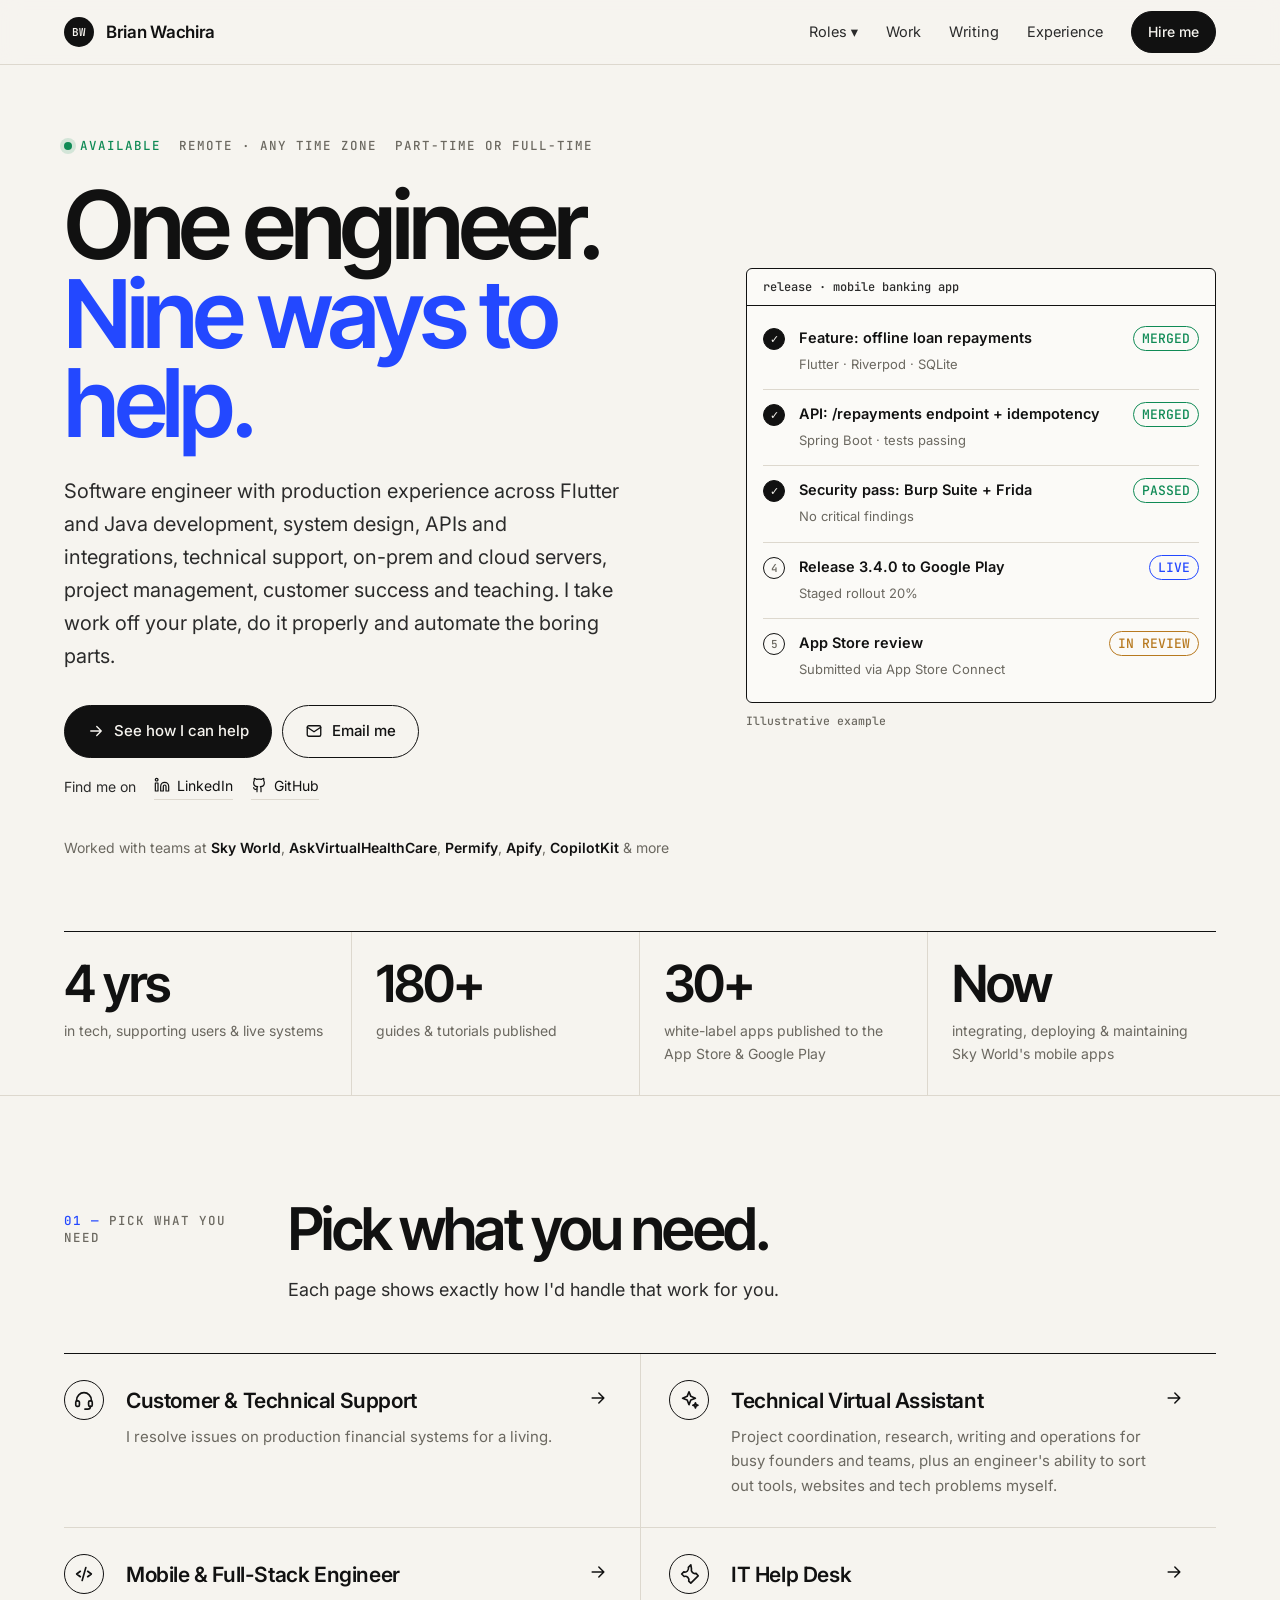
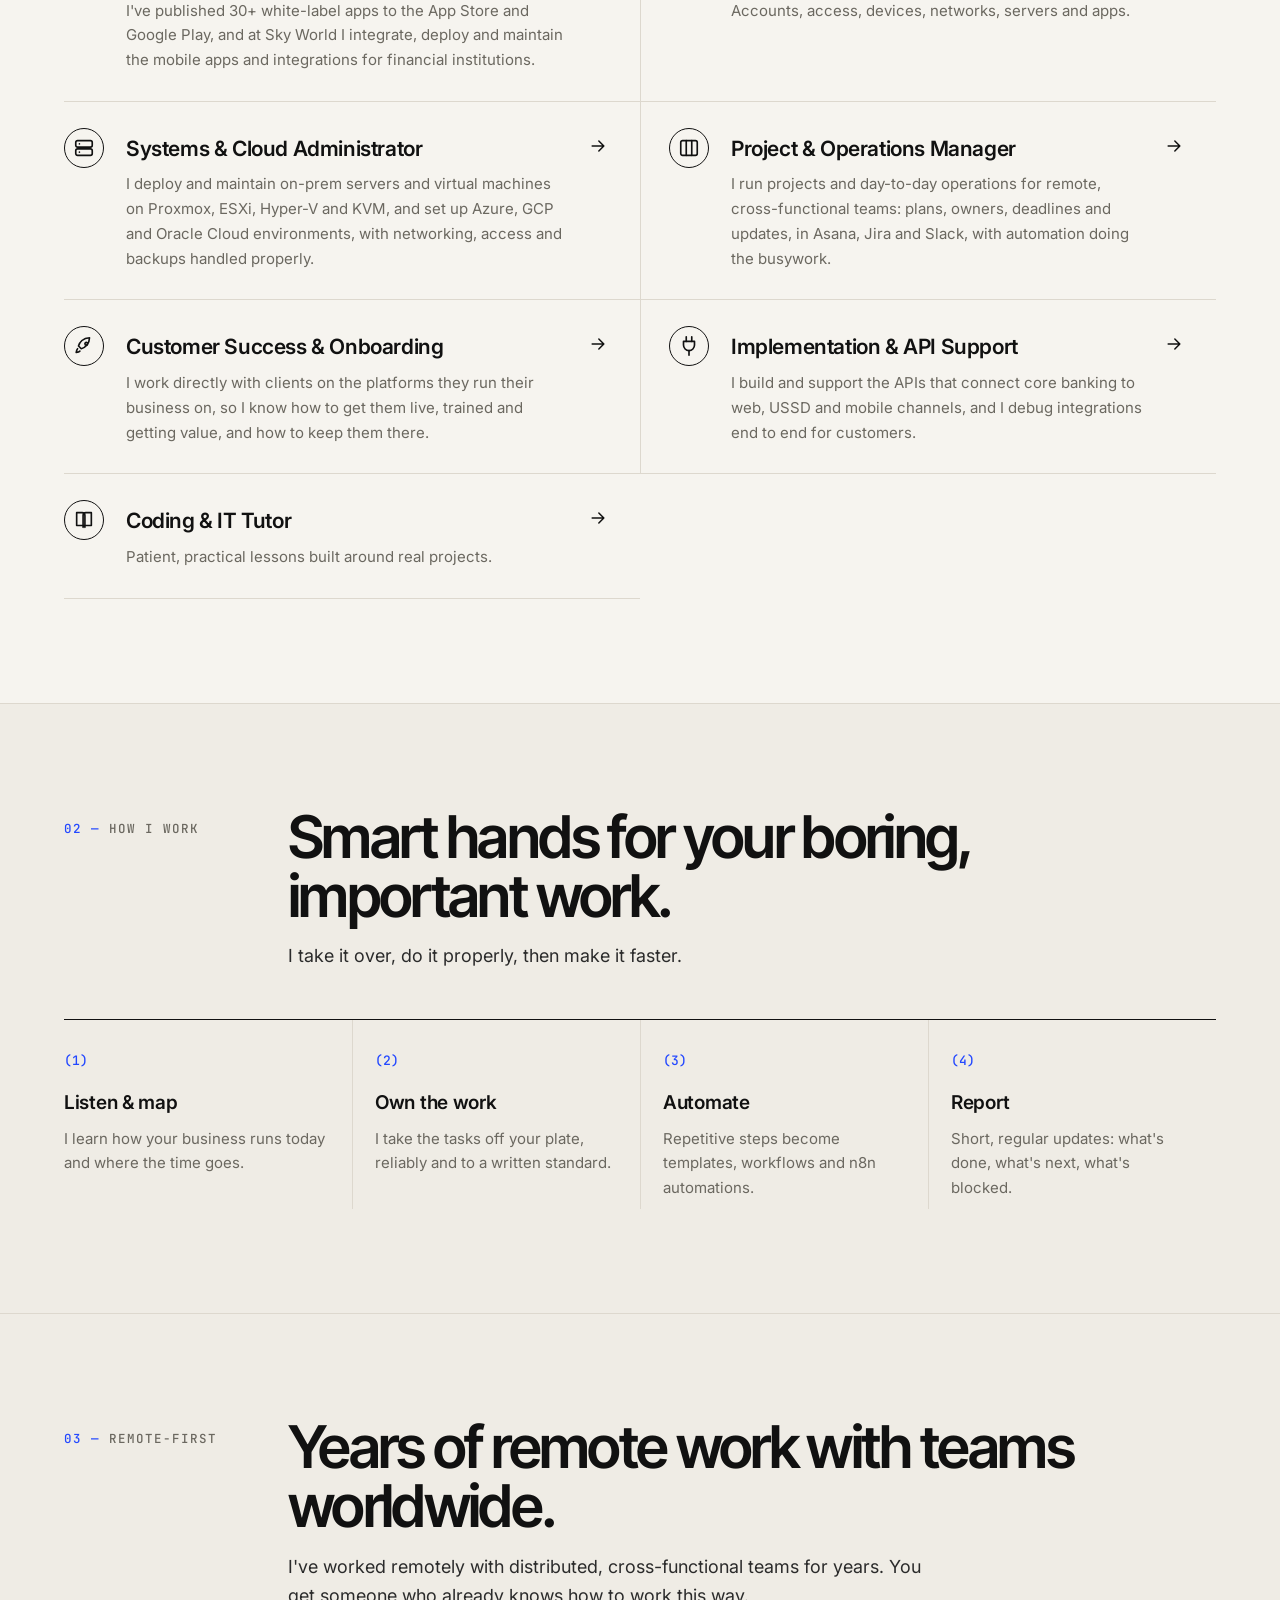
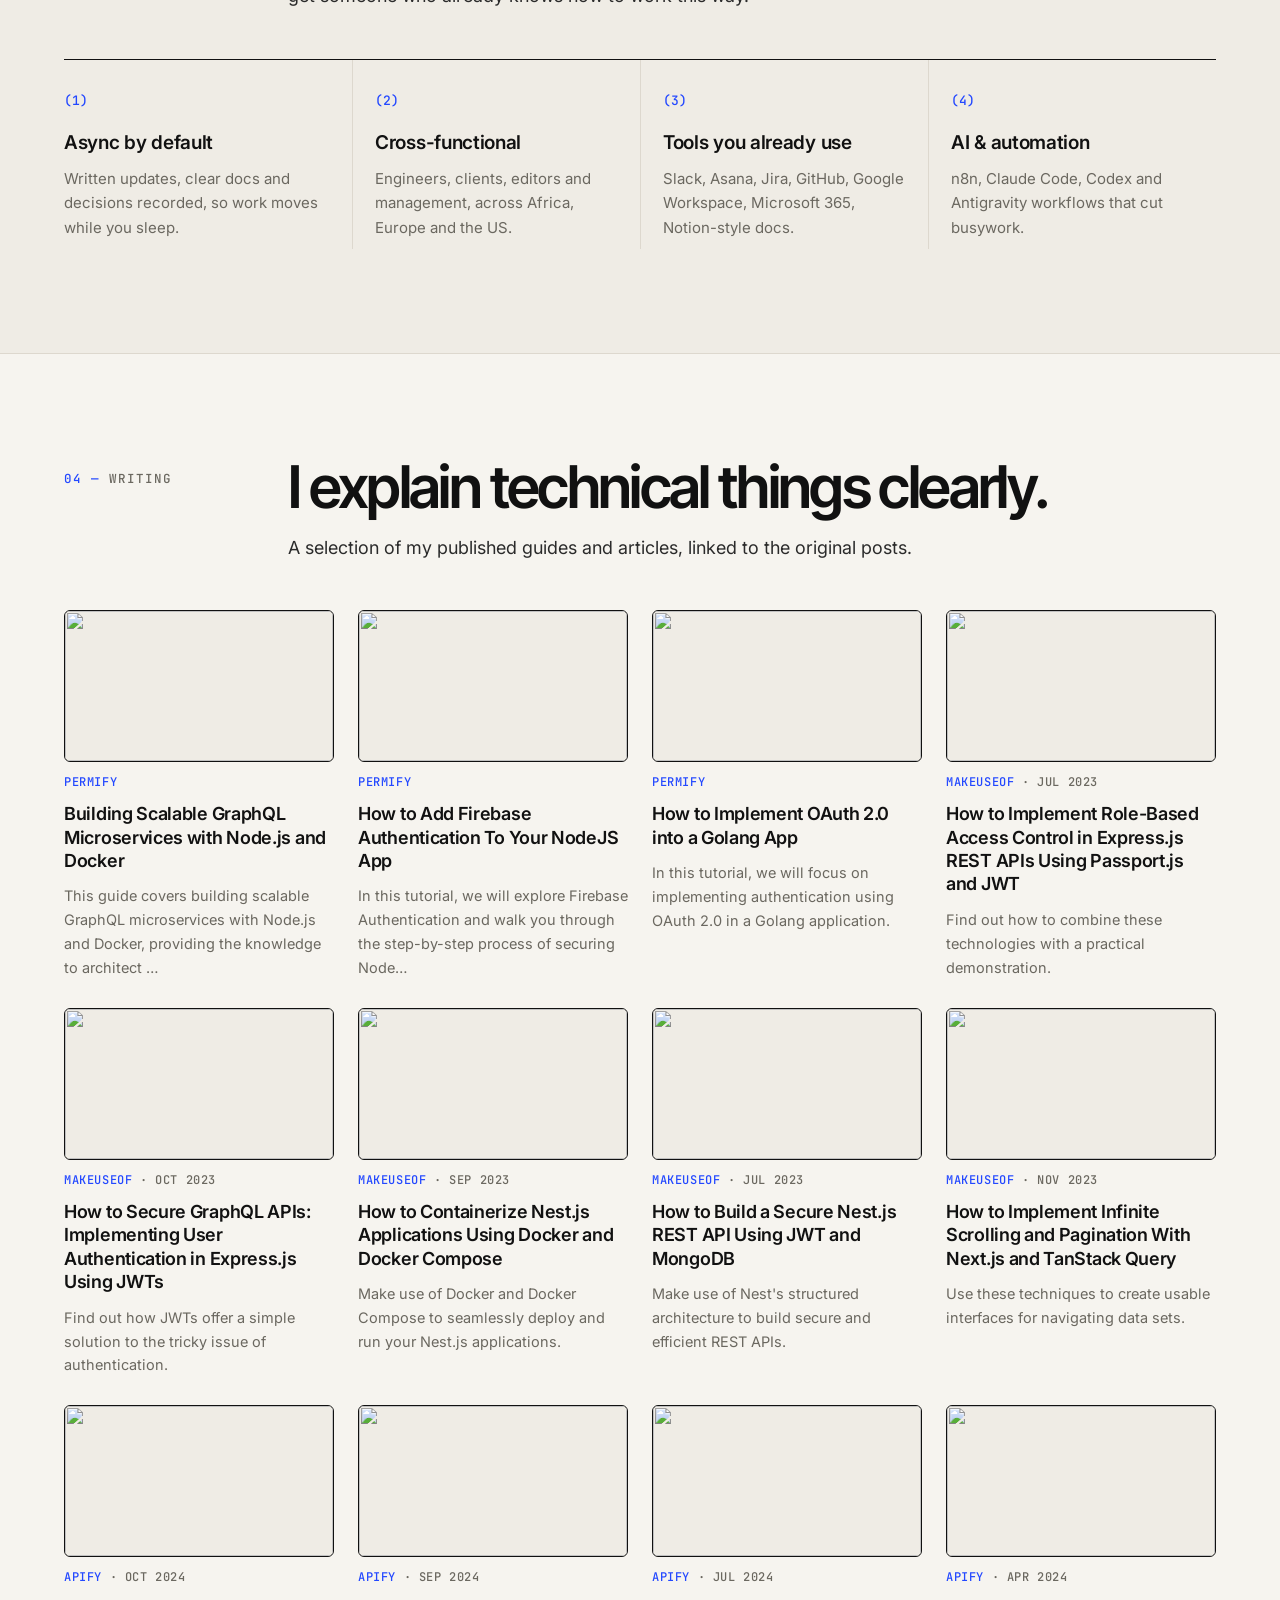
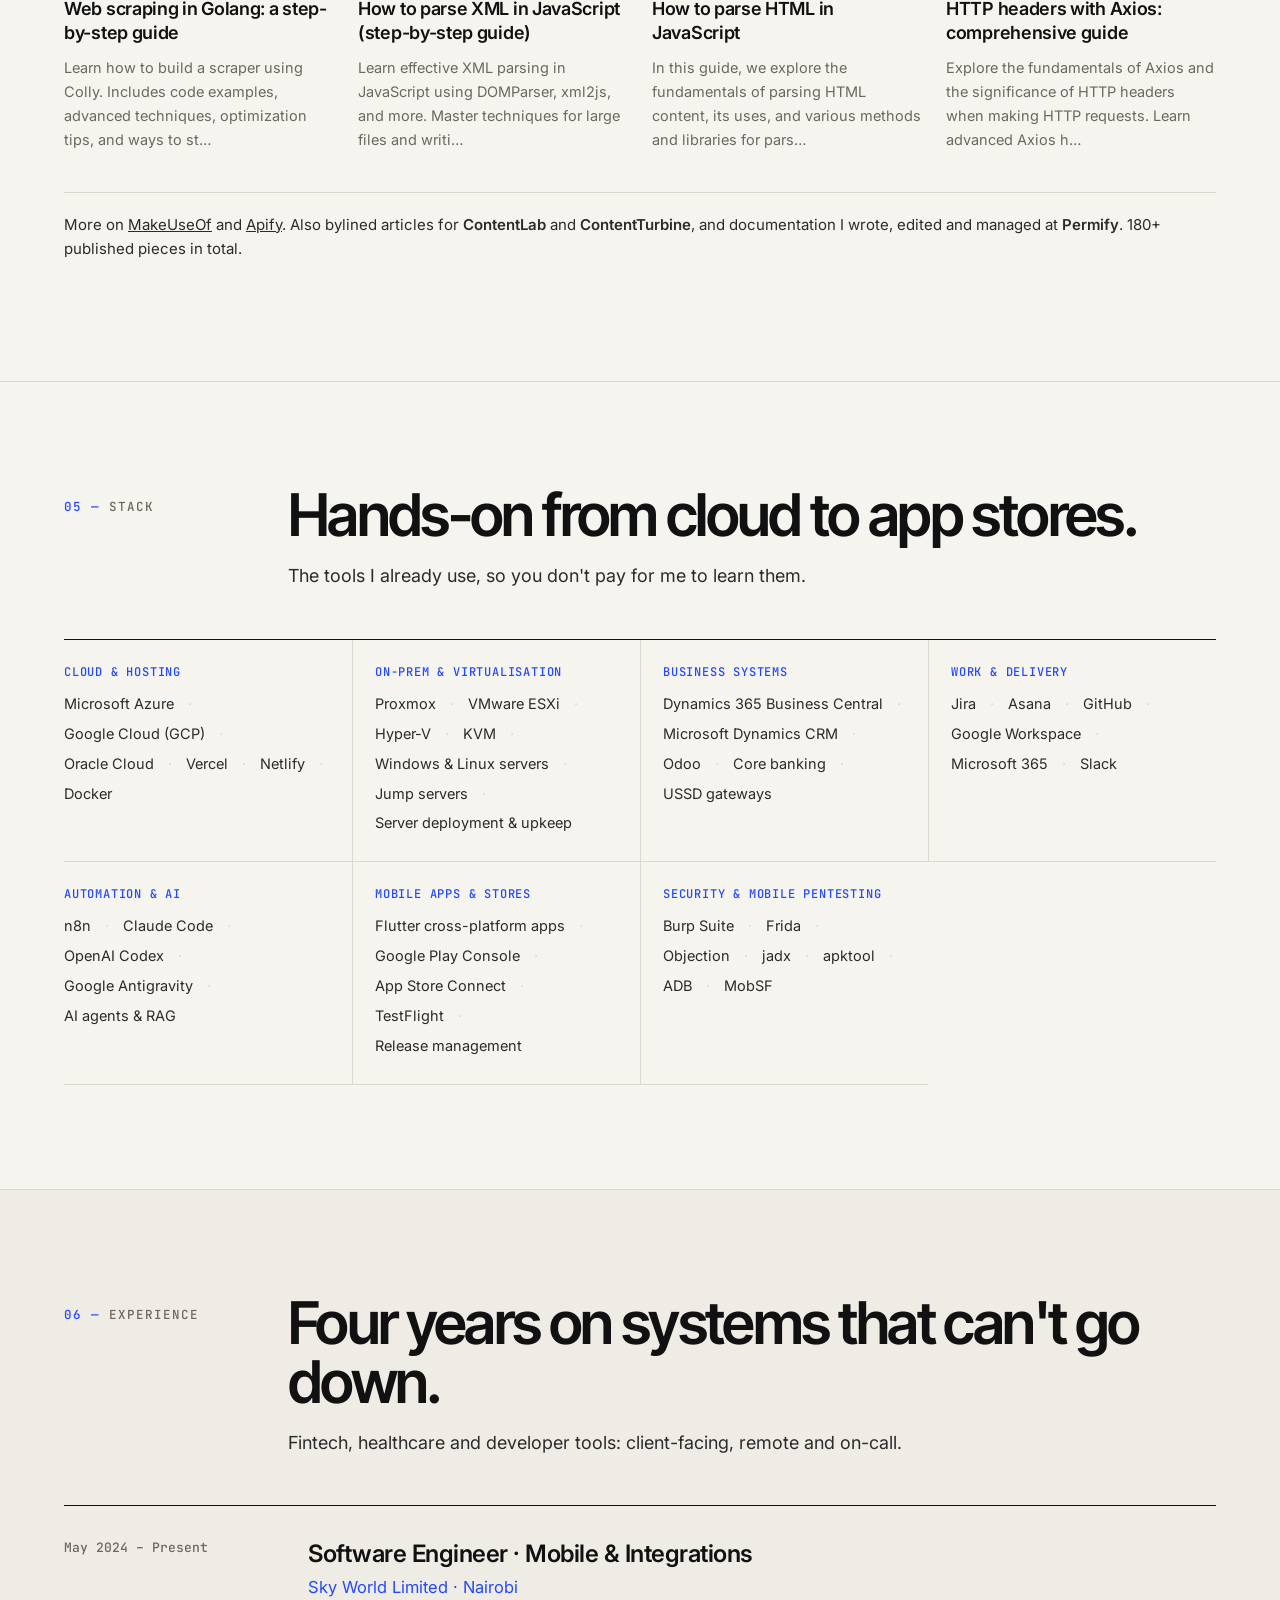
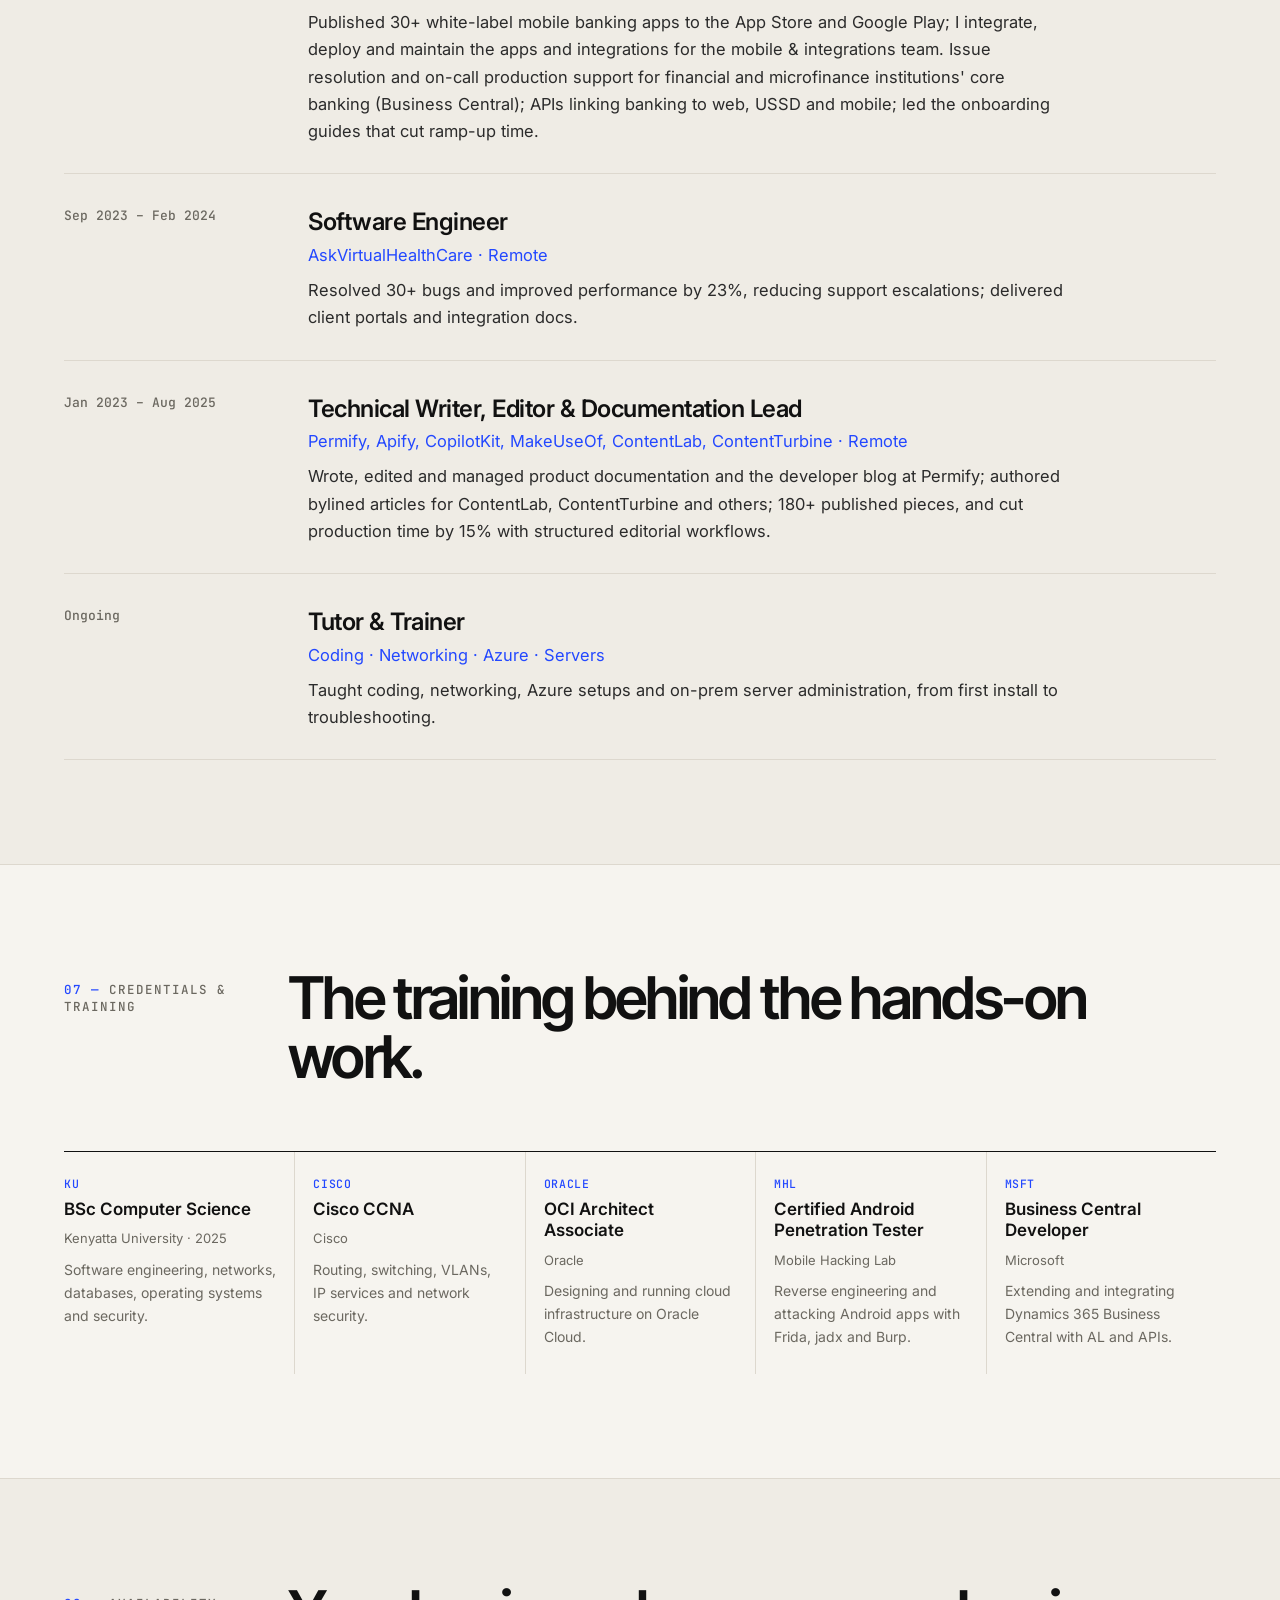
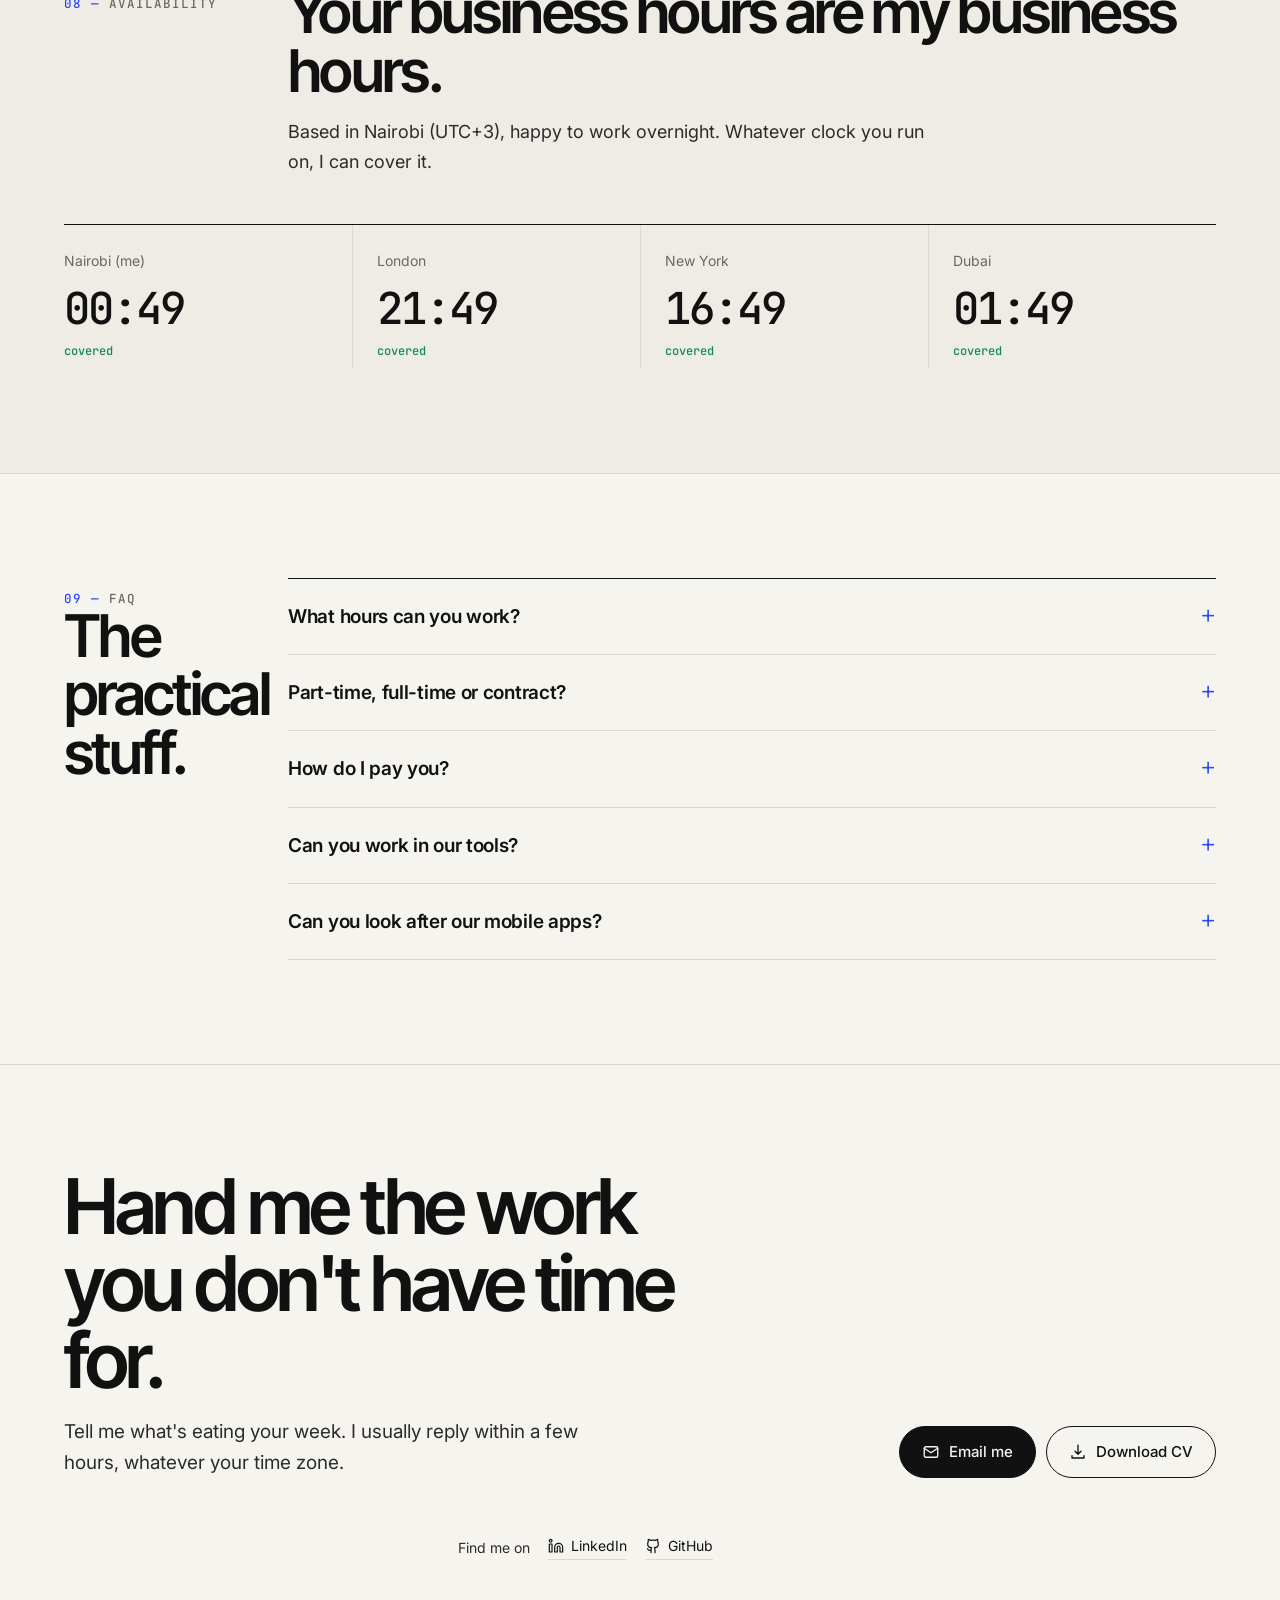
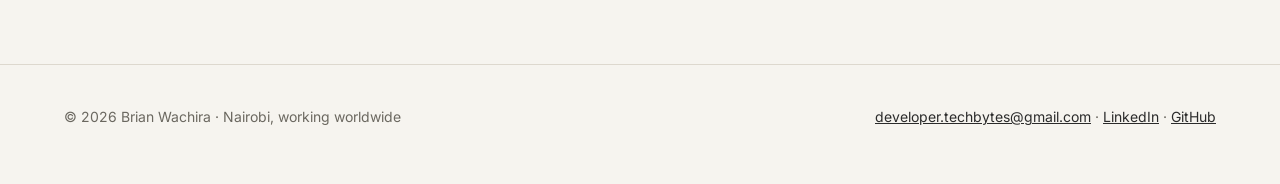
==== commit 69b0946a: "Shorten homepage intro" ====
--- a/index.html
+++ b/index.html
@@ -8,7 +8,7 @@
 <a class="btn primary sm" href="mailto:developer.techbytes@gmail.com">Hire me</a></div></div></nav><header class="hero"><div class="wrap"><div class="hero-grid"><div>
 <div class="kicker"><span class="live">Available</span><span>Remote · any time zone</span><span>Part-time or full-time</span></div>
 <h1 class="display">One engineer. <span class="hl">Nine ways to help.</span></h1>
-<p class="lede">Software engineer with production experience across Flutter and Java development, system design, APIs and integrations, technical support, on-prem and cloud servers, project management, customer success and teaching. I take work off your plate, do it properly and automate the boring parts, for teams in the US, UK, EU, Gulf, Asia and Australia.</p>
+<p class="lede">Software engineer with production experience across Flutter and Java development, system design, APIs and integrations, technical support, on-prem and cloud servers, project management, customer success and teaching. I take work off your plate, do it properly and automate the boring parts.</p>
 <div class="ctas"><a class="btn primary" href="#roles"><svg width="18" height="18" viewBox="0 0 24 24" fill="none" stroke="currentColor" stroke-width="1.8" stroke-linecap="round" stroke-linejoin="round" aria-hidden="true"><path d="M5 12h14m-6-6 6 6-6 6"/></svg> See how I can help</a><a class="btn ghost" href="mailto:developer.techbytes@gmail.com"><svg width="18" height="18" viewBox="0 0 24 24" fill="none" stroke="currentColor" stroke-width="1.8" stroke-linecap="round" stroke-linejoin="round" aria-hidden="true"><rect x="3" y="5" width="18" height="14" rx="2"/><path d="m3 7 9 6 9-6"/></svg> Email me</a></div>
 <div class="social"><span>Find me on</span><a href="https://linkedin.com/in/brian-wachira" target="_blank" rel="noopener"><svg width="16" height="16" viewBox="0 0 24 24" fill="none" stroke="currentColor" stroke-width="1.8" stroke-linecap="round" stroke-linejoin="round" aria-hidden="true"><path d="M16 8a6 6 0 0 1 6 6v7h-4v-7a2 2 0 0 0-2-2 2 2 0 0 0-2 2v7h-4v-7a6 6 0 0 1 6-6z"/><rect width="4" height="12" x="2" y="9"/><circle cx="4" cy="4" r="2"/></svg> LinkedIn</a><a href="https://github.com/ItsWachira" target="_blank" rel="noopener"><svg width="16" height="16" viewBox="0 0 24 24" fill="none" stroke="currentColor" stroke-width="1.8" stroke-linecap="round" stroke-linejoin="round" aria-hidden="true"><path d="M15 22v-4a4.8 4.8 0 0 0-1-3.5c3 0 6-2 6-5.5.08-1.25-.27-2.48-1-3.5.28-1.15.28-2.35 0-3.5 0 0-1 0-3 1.5-2.64-.5-5.36-.5-8 0C6 2 5 2 5 2c-.3 1.15-.3 2.35 0 3.5A5.403 5.403 0 0 0 4 9c0 3.5 3 5.5 6 5.5-.39.49-.68 1.05-.85 1.65-.17.6-.22 1.23-.15 1.85v4"/><path d="M9 18c-4.51 2-5-2-5-2"/></svg> GitHub</a></div>
 <div class="trust"><span>Worked with teams at <b>Sky World</b>, <b>AskVirtualHealthCare</b>, <b>Permify</b>, <b>Apify</b>, <b>CopilotKit</b> &amp; more</span></div></div><div class="demo"><div class="card"><div class="bar"><span class="dots"><i></i><i></i><i></i></span><span class="t">release · mobile banking app</span></div><div class="body"><div class="step done"><span class="dot">✓</span><div><b>Feature: offline loan repayments</b><span>Flutter · Riverpod · SQLite</span></div><span class="tag ok">MERGED</span></div><div class="step done"><span class="dot">✓</span><div><b>API: /repayments endpoint + idempotency</b><span>Spring Boot · tests passing</span></div><span class="tag ok">MERGED</span></div><div class="step done"><span class="dot">✓</span><div><b>Security pass: Burp Suite + Frida</b><span>No critical findings</span></div><span class="tag ok">PASSED</span></div><div class="step "><span class="dot">4</span><div><b>Release 3.4.0 to Google Play</b><span>Staged rollout 20%</span></div><span class="tag sky">LIVE</span></div><div class="step "><span class="dot">5</span><div><b>App Store review</b><span>Submitted via App Store Connect</span></div><span class="tag warn">IN REVIEW</span></div></div></div>
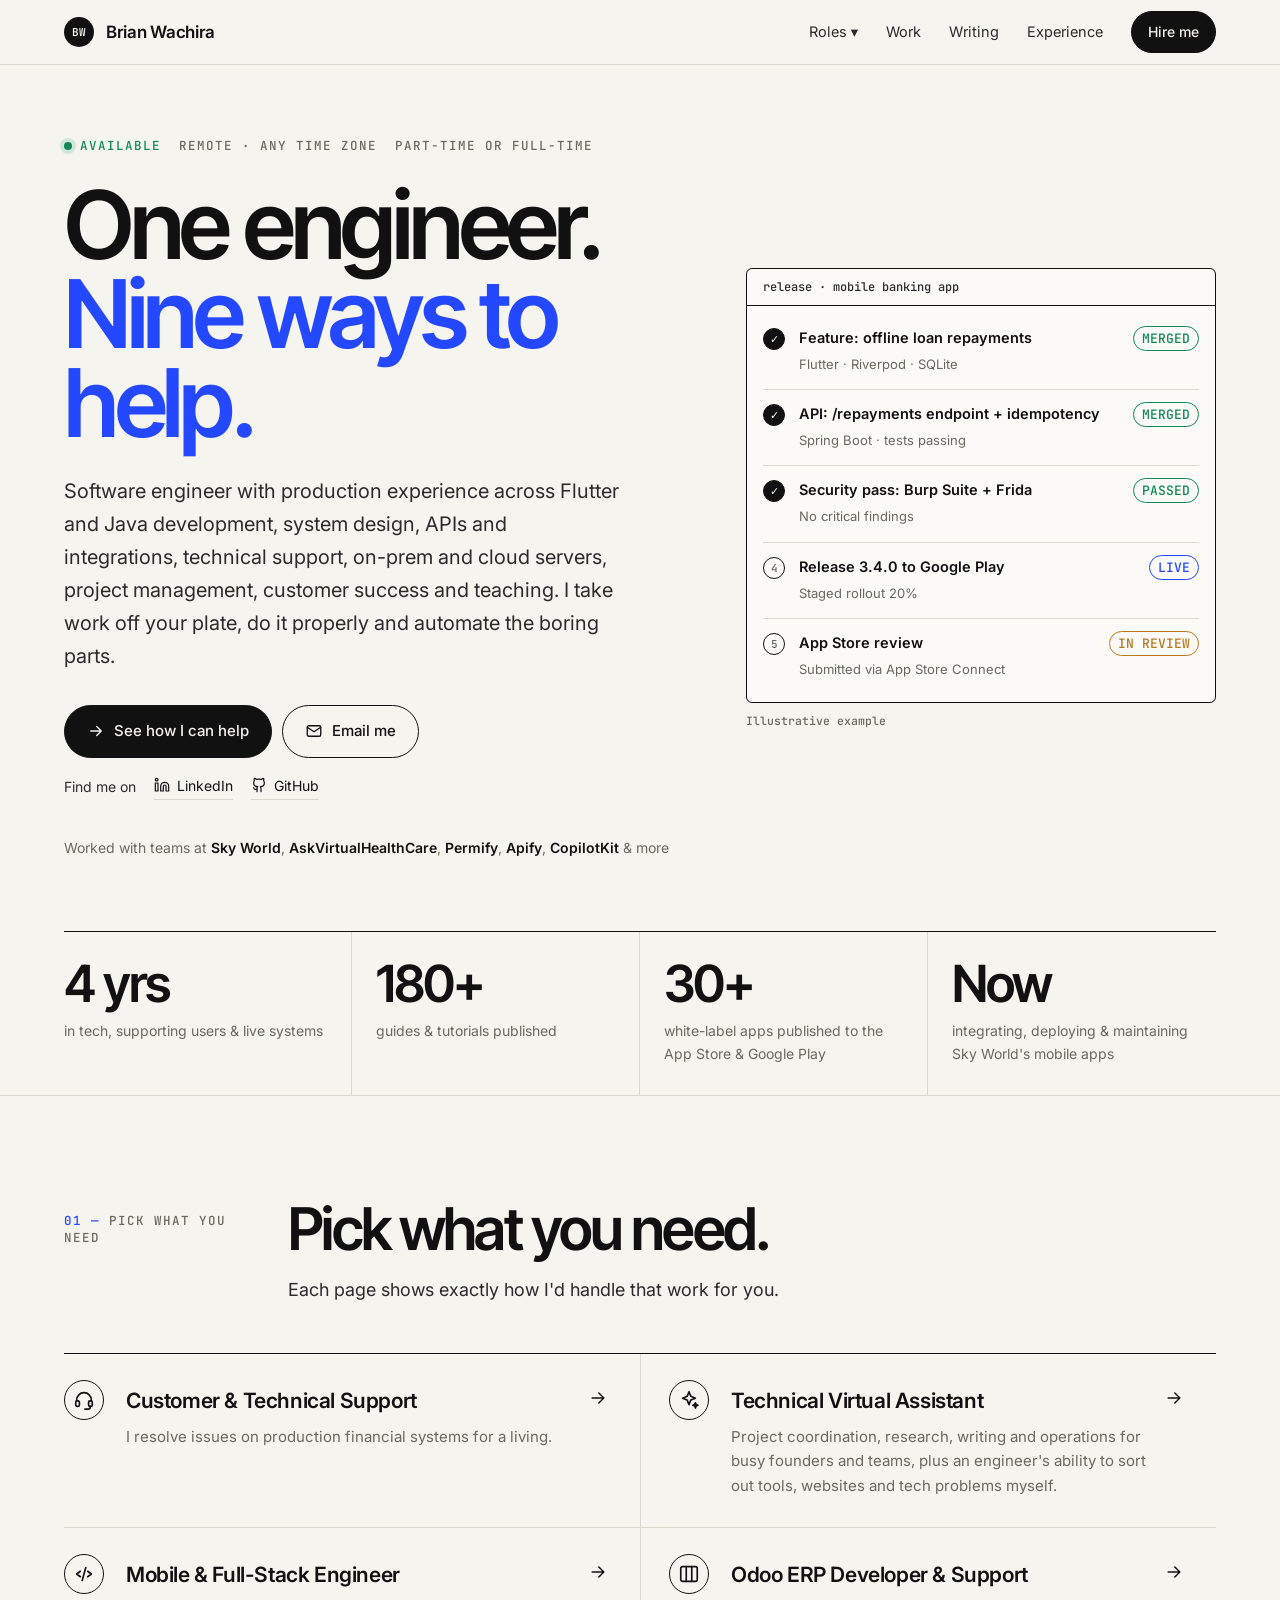
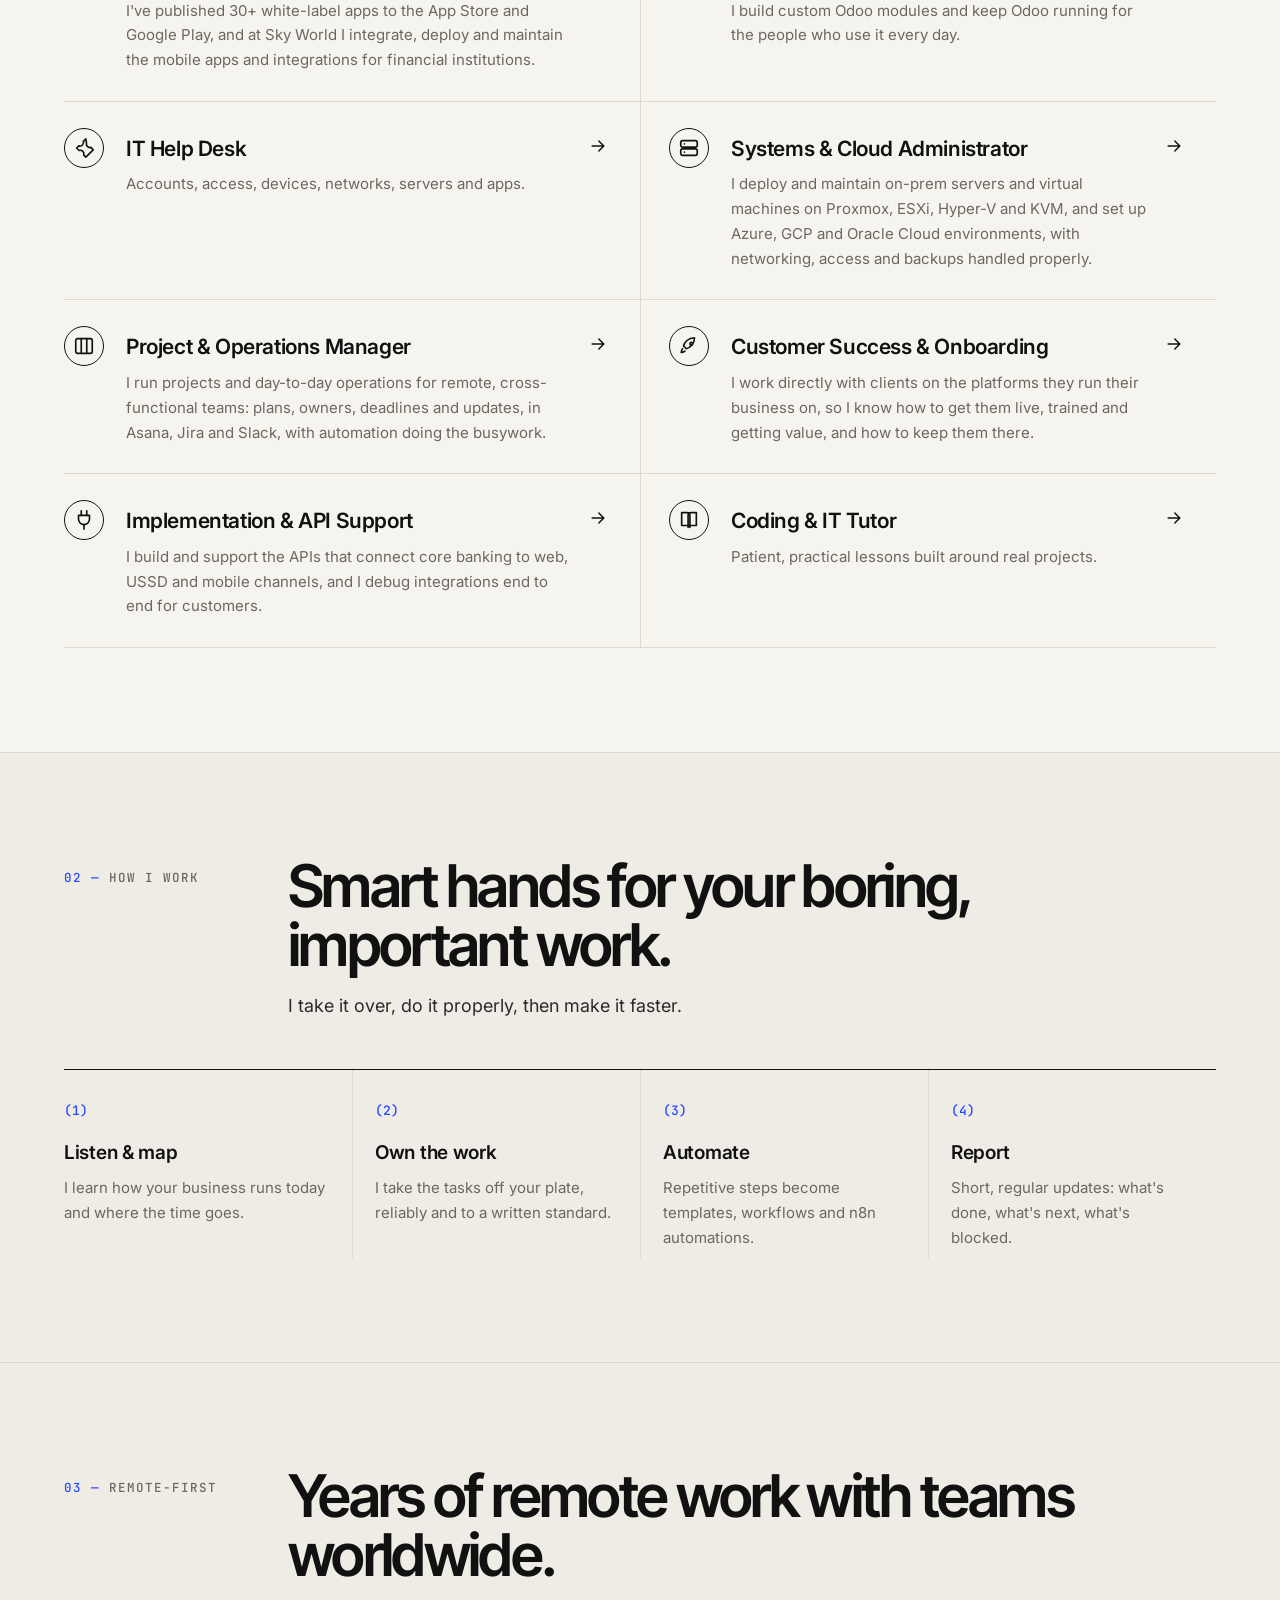
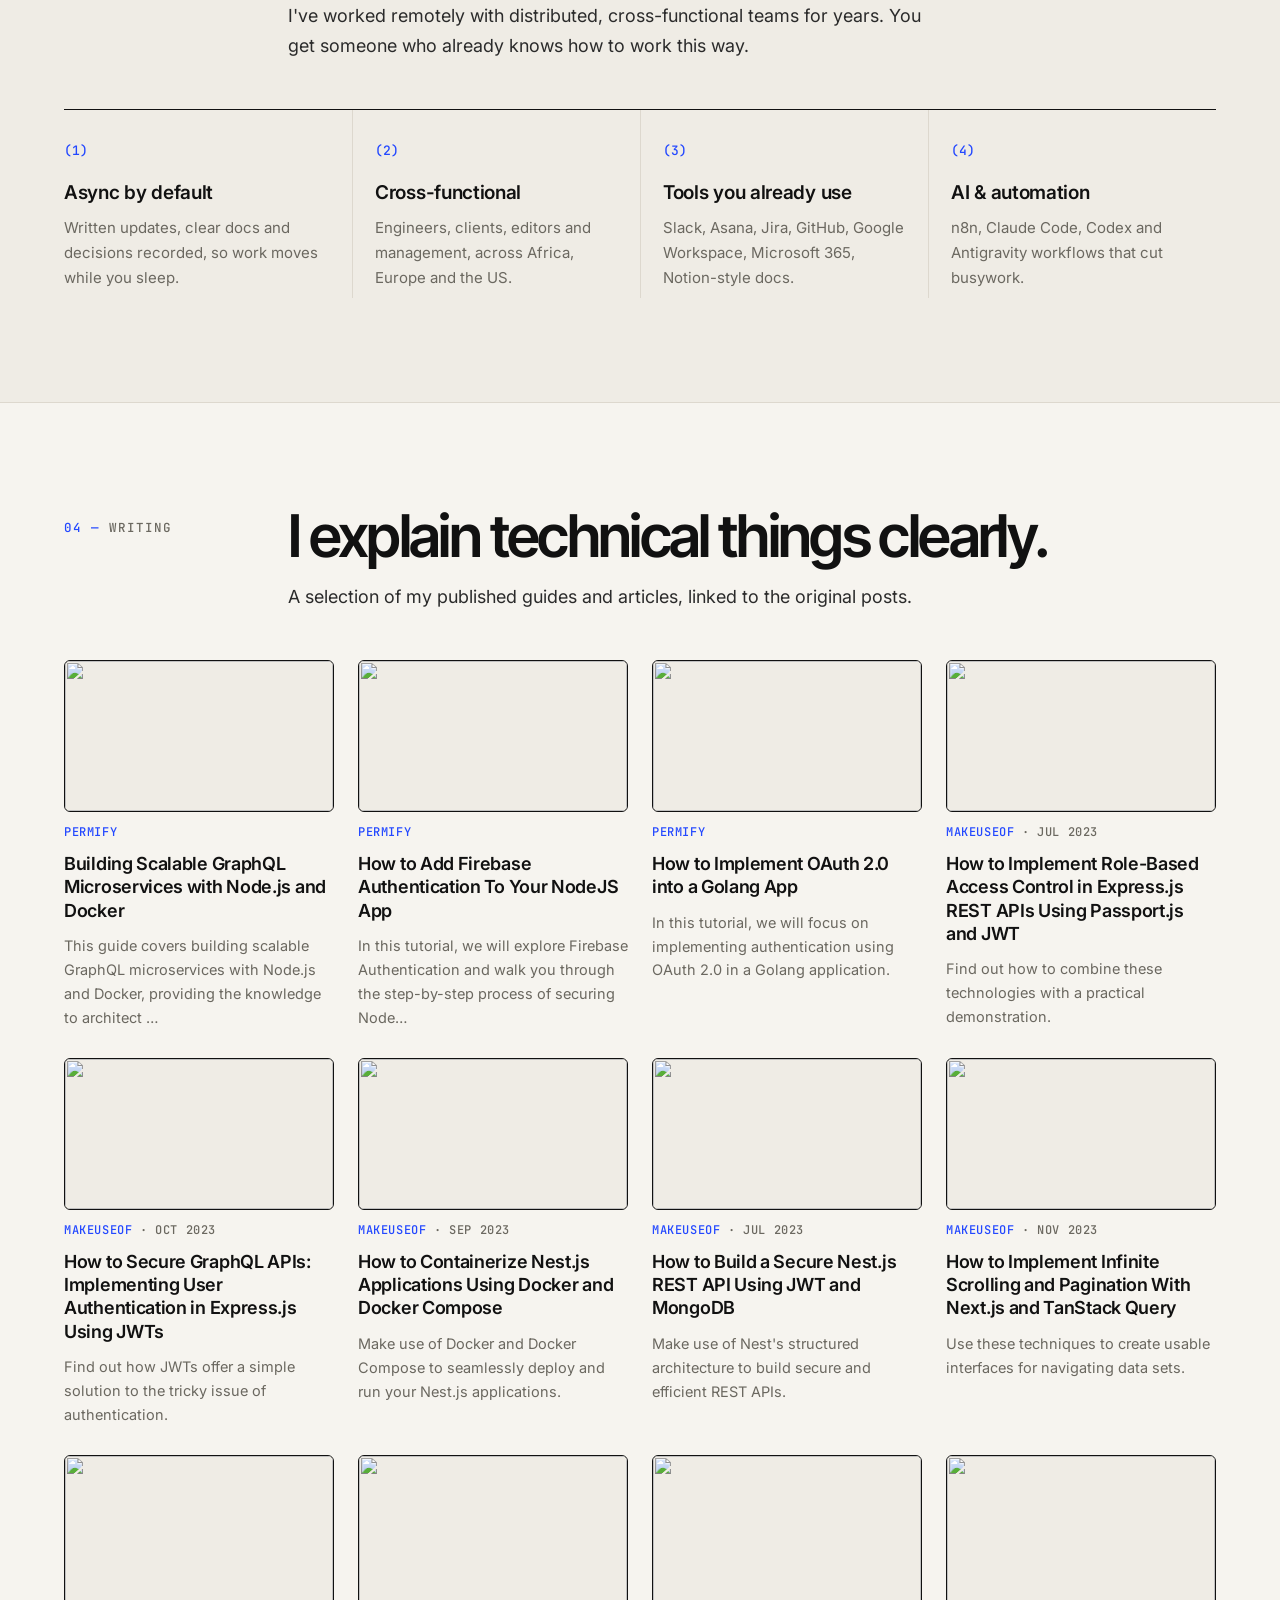
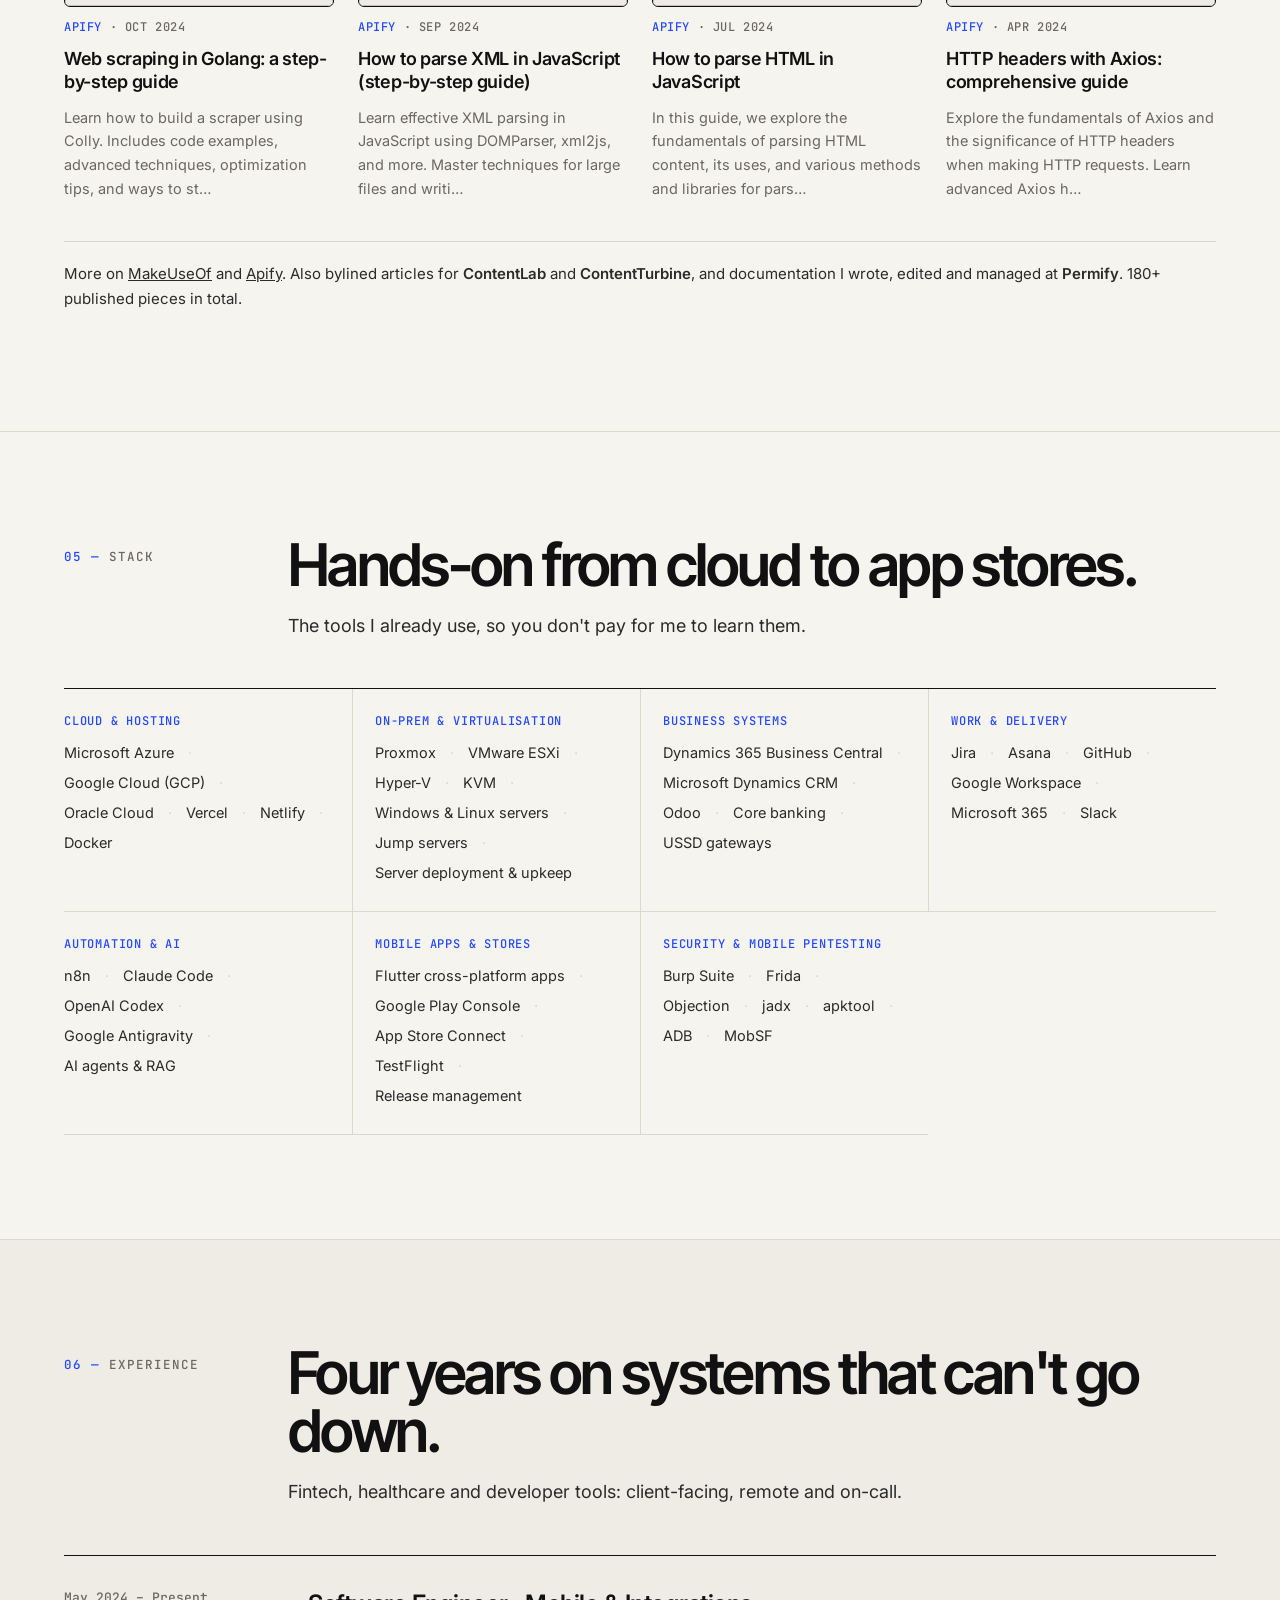
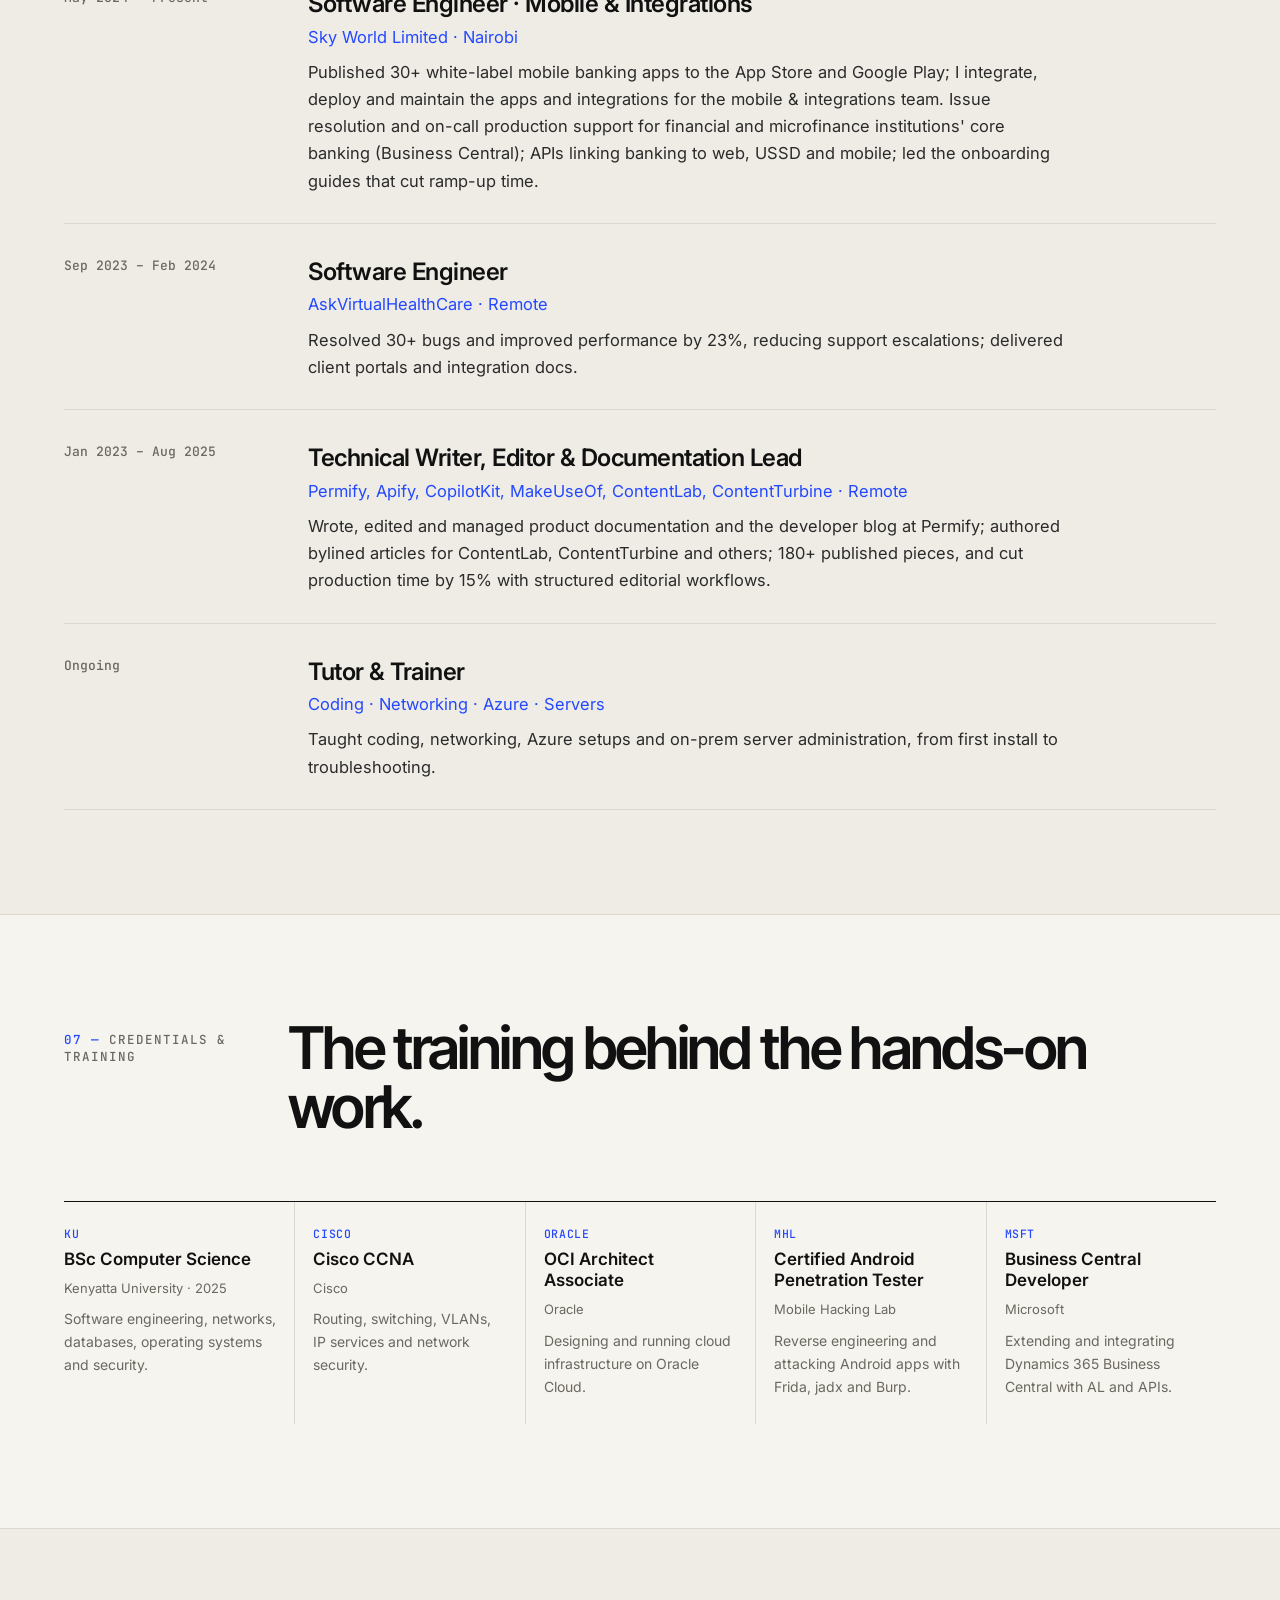
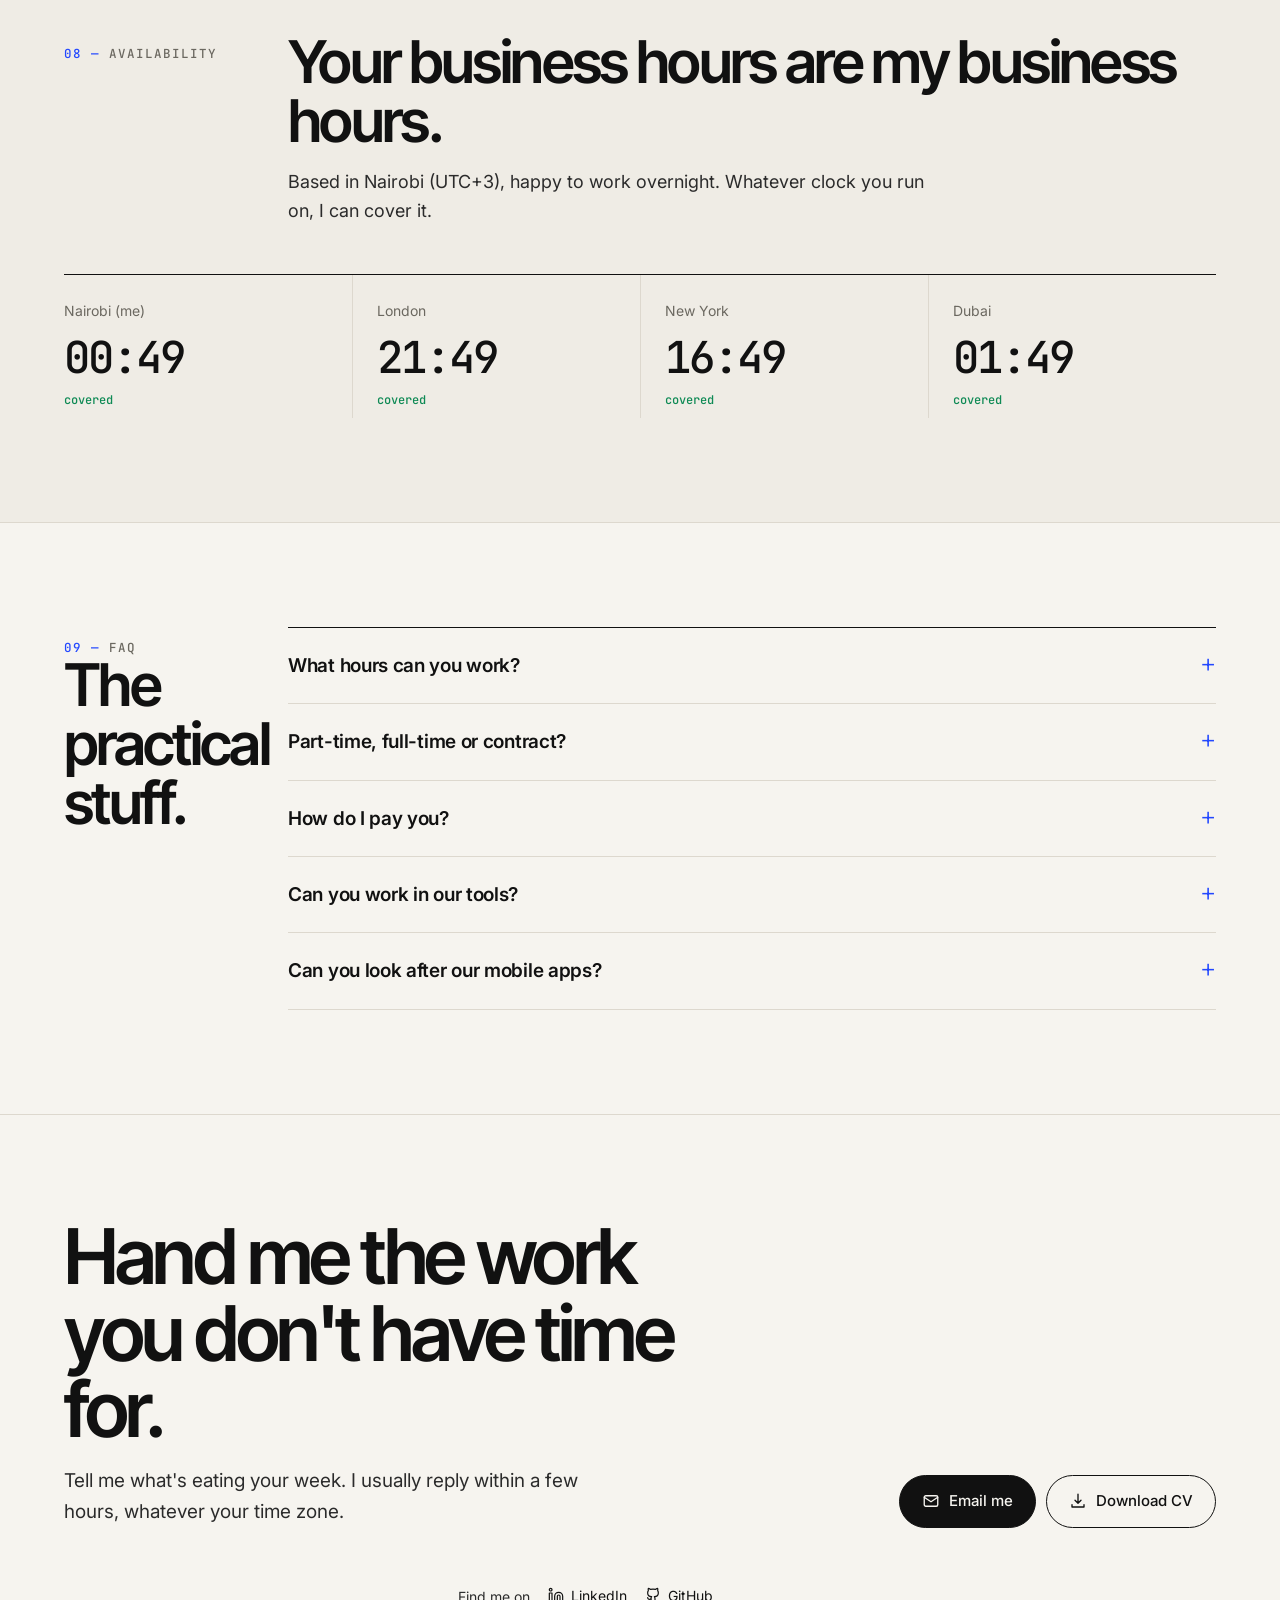
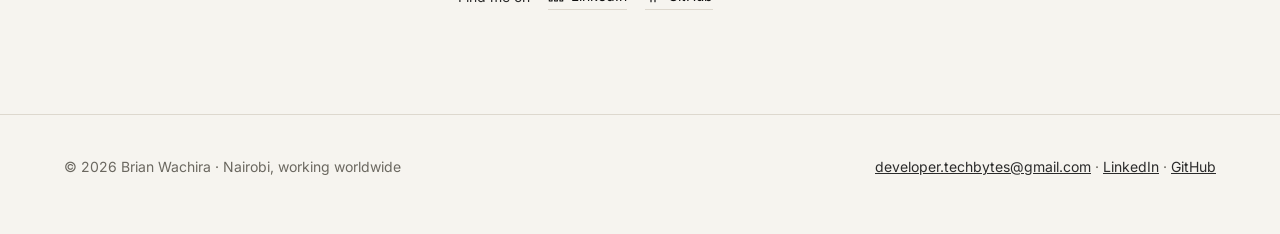
==== commit da216245: "Add Odoo ERP developer & support page and CV" ====
--- a/index.html
+++ b/index.html
@@ -3,7 +3,7 @@
 <meta name="theme-color" content="#f6f4ef">
 <link rel="icon" href="data:image/svg+xml,%3Csvg xmlns='http://www.w3.org/2000/svg' viewBox='0 0 64 64'%3E%3Crect width='64' height='64' rx='16' fill='%230b1b33'/%3E%3Ctext x='32' y='42' font-family='Arial' font-weight='800' font-size='26' fill='white' text-anchor='middle'%3EBW%3C/text%3E%3C/svg%3E">
 <link rel="preconnect" href="https://fonts.googleapis.com"><link rel="preconnect" href="https://fonts.gstatic.com" crossorigin><link href="https://fonts.googleapis.com/css2?family=Inter+Tight:wght@500;600;700&family=Inter:wght@400;500;600&family=JetBrains+Mono:wght@400;500&display=swap" rel="stylesheet"><link rel="stylesheet" href="style.css?v=5"></head><body><nav class="nav" id="nav"><div class="wrap"><a class="brand" href="./"><span class="logo">BW</span>Brian Wachira</a>
-<div class="links"><details class="tracks"><summary>Roles ▾</summary><div class="menu"><a href="support.html" class=""><svg width="18" height="18" viewBox="0 0 24 24" fill="none" stroke="currentColor" stroke-width="1.8" stroke-linecap="round" stroke-linejoin="round" aria-hidden="true"><path d="M4 13v-1a8 8 0 0 1 16 0v1"/><rect x="3" y="13" width="4" height="6" rx="1.5"/><rect x="17" y="13" width="4" height="6" rx="1.5"/><path d="M19 19a3 3 0 0 1-3 3h-3"/></svg> Customer &amp; Technical Support</a><a href="va.html" class=""><svg width="18" height="18" viewBox="0 0 24 24" fill="none" stroke="currentColor" stroke-width="1.8" stroke-linecap="round" stroke-linejoin="round" aria-hidden="true"><path d="M12 3l2 5 5 2-5 2-2 5-2-5-5-2 5-2z"/><path d="M19 15l.8 2 2 .8-2 .8-.8 2-.8-2-2-.8 2-.8z"/></svg> Technical Virtual Assistant</a><a href="developer.html" class=""><svg width="18" height="18" viewBox="0 0 24 24" fill="none" stroke="currentColor" stroke-width="1.8" stroke-linecap="round" stroke-linejoin="round" aria-hidden="true"><path d="m8 9-4 3 4 3"/><path d="m16 9 4 3-4 3"/><path d="m14 5-4 14"/></svg> Mobile &amp; Full-Stack Engineer</a><a href="helpdesk.html" class=""><svg width="18" height="18" viewBox="0 0 24 24" fill="none" stroke="currentColor" stroke-width="1.8" stroke-linecap="round" stroke-linejoin="round" aria-hidden="true"><path d="M14.7 6.3a4 4 0 0 0 5 5L22 14l-8 8-2.3-2.3a4 4 0 0 0-5-5L4 12l2.3-2.3a4 4 0 0 0 5-5L14 2z"/></svg> IT Help Desk</a><a href="sysadmin.html" class=""><svg width="18" height="18" viewBox="0 0 24 24" fill="none" stroke="currentColor" stroke-width="1.8" stroke-linecap="round" stroke-linejoin="round" aria-hidden="true"><rect x="3" y="4" width="18" height="7" rx="2"/><rect x="3" y="13" width="18" height="7" rx="2"/><path d="M7 7.5h.01M7 16.5h.01"/></svg> Systems &amp; Cloud Administrator</a><a href="pm.html" class=""><svg width="18" height="18" viewBox="0 0 24 24" fill="none" stroke="currentColor" stroke-width="1.8" stroke-linecap="round" stroke-linejoin="round" aria-hidden="true"><rect x="3" y="4" width="18" height="16" rx="2"/><path d="M9 4v16M15 4v16"/></svg> Project &amp; Operations Manager</a><a href="success.html" class=""><svg width="18" height="18" viewBox="0 0 24 24" fill="none" stroke="currentColor" stroke-width="1.8" stroke-linecap="round" stroke-linejoin="round" aria-hidden="true"><path d="M5 15c-1 1-1.5 4-1.5 4s3-.5 4-1.5"/><path d="M9 15l-3-3c1-4 5-9 12-9 0 7-5 11-9 12z"/><circle cx="14.5" cy="9.5" r="1.5"/></svg> Customer Success &amp; Onboarding</a><a href="implementation.html" class=""><svg width="18" height="18" viewBox="0 0 24 24" fill="none" stroke="currentColor" stroke-width="1.8" stroke-linecap="round" stroke-linejoin="round" aria-hidden="true"><path d="M9 2v5M15 2v5"/><path d="M6 7h12v4a6 6 0 0 1-12 0z"/><path d="M12 17v5"/></svg> Implementation &amp; API Support</a><a href="tutor.html" class=""><svg width="18" height="18" viewBox="0 0 24 24" fill="none" stroke="currentColor" stroke-width="1.8" stroke-linecap="round" stroke-linejoin="round" aria-hidden="true"><path d="M4 4h6a3 3 0 0 1 3 3v13a2 2 0 0 0-2-2H4z"/><path d="M20 4h-6a3 3 0 0 0-3 3v13a2 2 0 0 1 2-2h7z"/></svg> Coding &amp; IT Tutor</a></div></details>
+<div class="links"><details class="tracks"><summary>Roles ▾</summary><div class="menu"><a href="support.html" class=""><svg width="18" height="18" viewBox="0 0 24 24" fill="none" stroke="currentColor" stroke-width="1.8" stroke-linecap="round" stroke-linejoin="round" aria-hidden="true"><path d="M4 13v-1a8 8 0 0 1 16 0v1"/><rect x="3" y="13" width="4" height="6" rx="1.5"/><rect x="17" y="13" width="4" height="6" rx="1.5"/><path d="M19 19a3 3 0 0 1-3 3h-3"/></svg> Customer &amp; Technical Support</a><a href="va.html" class=""><svg width="18" height="18" viewBox="0 0 24 24" fill="none" stroke="currentColor" stroke-width="1.8" stroke-linecap="round" stroke-linejoin="round" aria-hidden="true"><path d="M12 3l2 5 5 2-5 2-2 5-2-5-5-2 5-2z"/><path d="M19 15l.8 2 2 .8-2 .8-.8 2-.8-2-2-.8 2-.8z"/></svg> Technical Virtual Assistant</a><a href="developer.html" class=""><svg width="18" height="18" viewBox="0 0 24 24" fill="none" stroke="currentColor" stroke-width="1.8" stroke-linecap="round" stroke-linejoin="round" aria-hidden="true"><path d="m8 9-4 3 4 3"/><path d="m16 9 4 3-4 3"/><path d="m14 5-4 14"/></svg> Mobile &amp; Full-Stack Engineer</a><a href="odoo.html" class=""><svg width="18" height="18" viewBox="0 0 24 24" fill="none" stroke="currentColor" stroke-width="1.8" stroke-linecap="round" stroke-linejoin="round" aria-hidden="true"><rect x="3" y="4" width="18" height="16" rx="2"/><path d="M9 4v16M15 4v16"/></svg> Odoo ERP Developer &amp; Support</a><a href="helpdesk.html" class=""><svg width="18" height="18" viewBox="0 0 24 24" fill="none" stroke="currentColor" stroke-width="1.8" stroke-linecap="round" stroke-linejoin="round" aria-hidden="true"><path d="M14.7 6.3a4 4 0 0 0 5 5L22 14l-8 8-2.3-2.3a4 4 0 0 0-5-5L4 12l2.3-2.3a4 4 0 0 0 5-5L14 2z"/></svg> IT Help Desk</a><a href="sysadmin.html" class=""><svg width="18" height="18" viewBox="0 0 24 24" fill="none" stroke="currentColor" stroke-width="1.8" stroke-linecap="round" stroke-linejoin="round" aria-hidden="true"><rect x="3" y="4" width="18" height="7" rx="2"/><rect x="3" y="13" width="18" height="7" rx="2"/><path d="M7 7.5h.01M7 16.5h.01"/></svg> Systems &amp; Cloud Administrator</a><a href="pm.html" class=""><svg width="18" height="18" viewBox="0 0 24 24" fill="none" stroke="currentColor" stroke-width="1.8" stroke-linecap="round" stroke-linejoin="round" aria-hidden="true"><rect x="3" y="4" width="18" height="16" rx="2"/><path d="M9 4v16M15 4v16"/></svg> Project &amp; Operations Manager</a><a href="success.html" class=""><svg width="18" height="18" viewBox="0 0 24 24" fill="none" stroke="currentColor" stroke-width="1.8" stroke-linecap="round" stroke-linejoin="round" aria-hidden="true"><path d="M5 15c-1 1-1.5 4-1.5 4s3-.5 4-1.5"/><path d="M9 15l-3-3c1-4 5-9 12-9 0 7-5 11-9 12z"/><circle cx="14.5" cy="9.5" r="1.5"/></svg> Customer Success &amp; Onboarding</a><a href="implementation.html" class=""><svg width="18" height="18" viewBox="0 0 24 24" fill="none" stroke="currentColor" stroke-width="1.8" stroke-linecap="round" stroke-linejoin="round" aria-hidden="true"><path d="M9 2v5M15 2v5"/><path d="M6 7h12v4a6 6 0 0 1-12 0z"/><path d="M12 17v5"/></svg> Implementation &amp; API Support</a><a href="tutor.html" class=""><svg width="18" height="18" viewBox="0 0 24 24" fill="none" stroke="currentColor" stroke-width="1.8" stroke-linecap="round" stroke-linejoin="round" aria-hidden="true"><path d="M4 4h6a3 3 0 0 1 3 3v13a2 2 0 0 0-2-2H4z"/><path d="M20 4h-6a3 3 0 0 0-3 3v13a2 2 0 0 1 2-2h7z"/></svg> Coding &amp; IT Tutor</a></div></details>
 <a class="hide" href="#work">Work</a><a class="hide" href="#writing">Writing</a><a class="hide" href="#experience">Experience</a>
 <a class="btn primary sm" href="mailto:developer.techbytes@gmail.com">Hire me</a></div></div></nav><header class="hero"><div class="wrap"><div class="hero-grid"><div>
 <div class="kicker"><span class="live">Available</span><span>Remote · any time zone</span><span>Part-time or full-time</span></div>
@@ -13,7 +13,7 @@
 <div class="social"><span>Find me on</span><a href="https://linkedin.com/in/brian-wachira" target="_blank" rel="noopener"><svg width="16" height="16" viewBox="0 0 24 24" fill="none" stroke="currentColor" stroke-width="1.8" stroke-linecap="round" stroke-linejoin="round" aria-hidden="true"><path d="M16 8a6 6 0 0 1 6 6v7h-4v-7a2 2 0 0 0-2-2 2 2 0 0 0-2 2v7h-4v-7a6 6 0 0 1 6-6z"/><rect width="4" height="12" x="2" y="9"/><circle cx="4" cy="4" r="2"/></svg> LinkedIn</a><a href="https://github.com/ItsWachira" target="_blank" rel="noopener"><svg width="16" height="16" viewBox="0 0 24 24" fill="none" stroke="currentColor" stroke-width="1.8" stroke-linecap="round" stroke-linejoin="round" aria-hidden="true"><path d="M15 22v-4a4.8 4.8 0 0 0-1-3.5c3 0 6-2 6-5.5.08-1.25-.27-2.48-1-3.5.28-1.15.28-2.35 0-3.5 0 0-1 0-3 1.5-2.64-.5-5.36-.5-8 0C6 2 5 2 5 2c-.3 1.15-.3 2.35 0 3.5A5.403 5.403 0 0 0 4 9c0 3.5 3 5.5 6 5.5-.39.49-.68 1.05-.85 1.65-.17.6-.22 1.23-.15 1.85v4"/><path d="M9 18c-4.51 2-5-2-5-2"/></svg> GitHub</a></div>
 <div class="trust"><span>Worked with teams at <b>Sky World</b>, <b>AskVirtualHealthCare</b>, <b>Permify</b>, <b>Apify</b>, <b>CopilotKit</b> &amp; more</span></div></div><div class="demo"><div class="card"><div class="bar"><span class="dots"><i></i><i></i><i></i></span><span class="t">release · mobile banking app</span></div><div class="body"><div class="step done"><span class="dot">✓</span><div><b>Feature: offline loan repayments</b><span>Flutter · Riverpod · SQLite</span></div><span class="tag ok">MERGED</span></div><div class="step done"><span class="dot">✓</span><div><b>API: /repayments endpoint + idempotency</b><span>Spring Boot · tests passing</span></div><span class="tag ok">MERGED</span></div><div class="step done"><span class="dot">✓</span><div><b>Security pass: Burp Suite + Frida</b><span>No critical findings</span></div><span class="tag ok">PASSED</span></div><div class="step "><span class="dot">4</span><div><b>Release 3.4.0 to Google Play</b><span>Staged rollout 20%</span></div><span class="tag sky">LIVE</span></div><div class="step "><span class="dot">5</span><div><b>App Store review</b><span>Submitted via App Store Connect</span></div><span class="tag warn">IN REVIEW</span></div></div></div>
 <p class="cap">Illustrative example</p><div class="float a"><span class="ic g"><svg width="16" height="16" viewBox="0 0 24 24" fill="none" stroke="currentColor" stroke-width="1.8" stroke-linecap="round" stroke-linejoin="round" aria-hidden="true"><path d="M20 6 9 17l-5-5"/></svg></span>30+ apps on App Store & Play</div><div class="float b"><span class="ic "><svg width="16" height="16" viewBox="0 0 24 24" fill="none" stroke="currentColor" stroke-width="1.8" stroke-linecap="round" stroke-linejoin="round" aria-hidden="true"><path d="m8 9-4 3 4 3"/><path d="m16 9 4 3-4 3"/><path d="m14 5-4 14"/></svg></span>Flutter · Java · Node</div></div></div><div class="metrics"><div class="metric"><b>4 yrs</b><span>in tech, supporting users &amp; live systems</span></div><div class="metric"><b>180+</b><span>guides &amp; tutorials published</span></div><div class="metric"><b>30+</b><span>white-label apps published to the App Store &amp; Google Play</span></div><div class="metric"><b>Now</b><span>integrating, deploying &amp; maintaining Sky World's mobile apps</span></div></div></div></header>
-<section id="roles"><div class="wrap"><div class="shead"><div class="eyebrow">Pick what you need</div><div><h2 class="display">Pick what you need.</h2><p class="sub">Each page shows exactly how I'd handle that work for you.</p></div></div><div class="tracksgrid"><a class="trk" href="support.html"><div class="ic"><svg width="22" height="22" viewBox="0 0 24 24" fill="none" stroke="currentColor" stroke-width="1.8" stroke-linecap="round" stroke-linejoin="round" aria-hidden="true"><path d="M4 13v-1a8 8 0 0 1 16 0v1"/><rect x="3" y="13" width="4" height="6" rx="1.5"/><rect x="17" y="13" width="4" height="6" rx="1.5"/><path d="M19 19a3 3 0 0 1-3 3h-3"/></svg></div><div><h3>Customer &amp; Technical Support</h3><p>I resolve issues on production financial systems for a living.</p></div><span class="go"><svg width="20" height="20" viewBox="0 0 24 24" fill="none" stroke="currentColor" stroke-width="1.8" stroke-linecap="round" stroke-linejoin="round" aria-hidden="true"><path d="M5 12h14m-6-6 6 6-6 6"/></svg></span></a><a class="trk" href="va.html"><div class="ic"><svg width="22" height="22" viewBox="0 0 24 24" fill="none" stroke="currentColor" stroke-width="1.8" stroke-linecap="round" stroke-linejoin="round" aria-hidden="true"><path d="M12 3l2 5 5 2-5 2-2 5-2-5-5-2 5-2z"/><path d="M19 15l.8 2 2 .8-2 .8-.8 2-.8-2-2-.8 2-.8z"/></svg></div><div><h3>Technical Virtual Assistant</h3><p>Project coordination, research, writing and operations for busy founders and teams, plus an engineer's ability to sort out tools, websites and tech problems myself.</p></div><span class="go"><svg width="20" height="20" viewBox="0 0 24 24" fill="none" stroke="currentColor" stroke-width="1.8" stroke-linecap="round" stroke-linejoin="round" aria-hidden="true"><path d="M5 12h14m-6-6 6 6-6 6"/></svg></span></a><a class="trk" href="developer.html"><div class="ic"><svg width="22" height="22" viewBox="0 0 24 24" fill="none" stroke="currentColor" stroke-width="1.8" stroke-linecap="round" stroke-linejoin="round" aria-hidden="true"><path d="m8 9-4 3 4 3"/><path d="m16 9 4 3-4 3"/><path d="m14 5-4 14"/></svg></div><div><h3>Mobile &amp; Full-Stack Engineer</h3><p>I've published 30+ white-label apps to the App Store and Google Play, and at Sky World I integrate, deploy and maintain the mobile apps and integrations for financial institutions.</p></div><span class="go"><svg width="20" height="20" viewBox="0 0 24 24" fill="none" stroke="currentColor" stroke-width="1.8" stroke-linecap="round" stroke-linejoin="round" aria-hidden="true"><path d="M5 12h14m-6-6 6 6-6 6"/></svg></span></a><a class="trk" href="helpdesk.html"><div class="ic"><svg width="22" height="22" viewBox="0 0 24 24" fill="none" stroke="currentColor" stroke-width="1.8" stroke-linecap="round" stroke-linejoin="round" aria-hidden="true"><path d="M14.7 6.3a4 4 0 0 0 5 5L22 14l-8 8-2.3-2.3a4 4 0 0 0-5-5L4 12l2.3-2.3a4 4 0 0 0 5-5L14 2z"/></svg></div><div><h3>IT Help Desk</h3><p>Accounts, access, devices, networks, servers and apps.</p></div><span class="go"><svg width="20" height="20" viewBox="0 0 24 24" fill="none" stroke="currentColor" stroke-width="1.8" stroke-linecap="round" stroke-linejoin="round" aria-hidden="true"><path d="M5 12h14m-6-6 6 6-6 6"/></svg></span></a><a class="trk" href="sysadmin.html"><div class="ic"><svg width="22" height="22" viewBox="0 0 24 24" fill="none" stroke="currentColor" stroke-width="1.8" stroke-linecap="round" stroke-linejoin="round" aria-hidden="true"><rect x="3" y="4" width="18" height="7" rx="2"/><rect x="3" y="13" width="18" height="7" rx="2"/><path d="M7 7.5h.01M7 16.5h.01"/></svg></div><div><h3>Systems &amp; Cloud Administrator</h3><p>I deploy and maintain on-prem servers and virtual machines on Proxmox, ESXi, Hyper-V and KVM, and set up Azure, GCP and Oracle Cloud environments, with networking, access and backups handled properly.</p></div><span class="go"><svg width="20" height="20" viewBox="0 0 24 24" fill="none" stroke="currentColor" stroke-width="1.8" stroke-linecap="round" stroke-linejoin="round" aria-hidden="true"><path d="M5 12h14m-6-6 6 6-6 6"/></svg></span></a><a class="trk" href="pm.html"><div class="ic"><svg width="22" height="22" viewBox="0 0 24 24" fill="none" stroke="currentColor" stroke-width="1.8" stroke-linecap="round" stroke-linejoin="round" aria-hidden="true"><rect x="3" y="4" width="18" height="16" rx="2"/><path d="M9 4v16M15 4v16"/></svg></div><div><h3>Project &amp; Operations Manager</h3><p>I run projects and day-to-day operations for remote, cross-functional teams: plans, owners, deadlines and updates, in Asana, Jira and Slack, with automation doing the busywork.</p></div><span class="go"><svg width="20" height="20" viewBox="0 0 24 24" fill="none" stroke="currentColor" stroke-width="1.8" stroke-linecap="round" stroke-linejoin="round" aria-hidden="true"><path d="M5 12h14m-6-6 6 6-6 6"/></svg></span></a><a class="trk" href="success.html"><div class="ic"><svg width="22" height="22" viewBox="0 0 24 24" fill="none" stroke="currentColor" stroke-width="1.8" stroke-linecap="round" stroke-linejoin="round" aria-hidden="true"><path d="M5 15c-1 1-1.5 4-1.5 4s3-.5 4-1.5"/><path d="M9 15l-3-3c1-4 5-9 12-9 0 7-5 11-9 12z"/><circle cx="14.5" cy="9.5" r="1.5"/></svg></div><div><h3>Customer Success &amp; Onboarding</h3><p>I work directly with clients on the platforms they run their business on, so I know how to get them live, trained and getting value, and how to keep them there.</p></div><span class="go"><svg width="20" height="20" viewBox="0 0 24 24" fill="none" stroke="currentColor" stroke-width="1.8" stroke-linecap="round" stroke-linejoin="round" aria-hidden="true"><path d="M5 12h14m-6-6 6 6-6 6"/></svg></span></a><a class="trk" href="implementation.html"><div class="ic"><svg width="22" height="22" viewBox="0 0 24 24" fill="none" stroke="currentColor" stroke-width="1.8" stroke-linecap="round" stroke-linejoin="round" aria-hidden="true"><path d="M9 2v5M15 2v5"/><path d="M6 7h12v4a6 6 0 0 1-12 0z"/><path d="M12 17v5"/></svg></div><div><h3>Implementation &amp; API Support</h3><p>I build and support the APIs that connect core banking to web, USSD and mobile channels, and I debug integrations end to end for customers.</p></div><span class="go"><svg width="20" height="20" viewBox="0 0 24 24" fill="none" stroke="currentColor" stroke-width="1.8" stroke-linecap="round" stroke-linejoin="round" aria-hidden="true"><path d="M5 12h14m-6-6 6 6-6 6"/></svg></span></a><a class="trk" href="tutor.html"><div class="ic"><svg width="22" height="22" viewBox="0 0 24 24" fill="none" stroke="currentColor" stroke-width="1.8" stroke-linecap="round" stroke-linejoin="round" aria-hidden="true"><path d="M4 4h6a3 3 0 0 1 3 3v13a2 2 0 0 0-2-2H4z"/><path d="M20 4h-6a3 3 0 0 0-3 3v13a2 2 0 0 1 2-2h7z"/></svg></div><div><h3>Coding &amp; IT Tutor</h3><p>Patient, practical lessons built around real projects.</p></div><span class="go"><svg width="20" height="20" viewBox="0 0 24 24" fill="none" stroke="currentColor" stroke-width="1.8" stroke-linecap="round" stroke-linejoin="round" aria-hidden="true"><path d="M5 12h14m-6-6 6 6-6 6"/></svg></span></a></div></div></section>
+<section id="roles"><div class="wrap"><div class="shead"><div class="eyebrow">Pick what you need</div><div><h2 class="display">Pick what you need.</h2><p class="sub">Each page shows exactly how I'd handle that work for you.</p></div></div><div class="tracksgrid"><a class="trk" href="support.html"><div class="ic"><svg width="22" height="22" viewBox="0 0 24 24" fill="none" stroke="currentColor" stroke-width="1.8" stroke-linecap="round" stroke-linejoin="round" aria-hidden="true"><path d="M4 13v-1a8 8 0 0 1 16 0v1"/><rect x="3" y="13" width="4" height="6" rx="1.5"/><rect x="17" y="13" width="4" height="6" rx="1.5"/><path d="M19 19a3 3 0 0 1-3 3h-3"/></svg></div><div><h3>Customer &amp; Technical Support</h3><p>I resolve issues on production financial systems for a living.</p></div><span class="go"><svg width="20" height="20" viewBox="0 0 24 24" fill="none" stroke="currentColor" stroke-width="1.8" stroke-linecap="round" stroke-linejoin="round" aria-hidden="true"><path d="M5 12h14m-6-6 6 6-6 6"/></svg></span></a><a class="trk" href="va.html"><div class="ic"><svg width="22" height="22" viewBox="0 0 24 24" fill="none" stroke="currentColor" stroke-width="1.8" stroke-linecap="round" stroke-linejoin="round" aria-hidden="true"><path d="M12 3l2 5 5 2-5 2-2 5-2-5-5-2 5-2z"/><path d="M19 15l.8 2 2 .8-2 .8-.8 2-.8-2-2-.8 2-.8z"/></svg></div><div><h3>Technical Virtual Assistant</h3><p>Project coordination, research, writing and operations for busy founders and teams, plus an engineer's ability to sort out tools, websites and tech problems myself.</p></div><span class="go"><svg width="20" height="20" viewBox="0 0 24 24" fill="none" stroke="currentColor" stroke-width="1.8" stroke-linecap="round" stroke-linejoin="round" aria-hidden="true"><path d="M5 12h14m-6-6 6 6-6 6"/></svg></span></a><a class="trk" href="developer.html"><div class="ic"><svg width="22" height="22" viewBox="0 0 24 24" fill="none" stroke="currentColor" stroke-width="1.8" stroke-linecap="round" stroke-linejoin="round" aria-hidden="true"><path d="m8 9-4 3 4 3"/><path d="m16 9 4 3-4 3"/><path d="m14 5-4 14"/></svg></div><div><h3>Mobile &amp; Full-Stack Engineer</h3><p>I've published 30+ white-label apps to the App Store and Google Play, and at Sky World I integrate, deploy and maintain the mobile apps and integrations for financial institutions.</p></div><span class="go"><svg width="20" height="20" viewBox="0 0 24 24" fill="none" stroke="currentColor" stroke-width="1.8" stroke-linecap="round" stroke-linejoin="round" aria-hidden="true"><path d="M5 12h14m-6-6 6 6-6 6"/></svg></span></a><a class="trk" href="odoo.html"><div class="ic"><svg width="22" height="22" viewBox="0 0 24 24" fill="none" stroke="currentColor" stroke-width="1.8" stroke-linecap="round" stroke-linejoin="round" aria-hidden="true"><rect x="3" y="4" width="18" height="16" rx="2"/><path d="M9 4v16M15 4v16"/></svg></div><div><h3>Odoo ERP Developer &amp; Support</h3><p>I build custom Odoo modules and keep Odoo running for the people who use it every day.</p></div><span class="go"><svg width="20" height="20" viewBox="0 0 24 24" fill="none" stroke="currentColor" stroke-width="1.8" stroke-linecap="round" stroke-linejoin="round" aria-hidden="true"><path d="M5 12h14m-6-6 6 6-6 6"/></svg></span></a><a class="trk" href="helpdesk.html"><div class="ic"><svg width="22" height="22" viewBox="0 0 24 24" fill="none" stroke="currentColor" stroke-width="1.8" stroke-linecap="round" stroke-linejoin="round" aria-hidden="true"><path d="M14.7 6.3a4 4 0 0 0 5 5L22 14l-8 8-2.3-2.3a4 4 0 0 0-5-5L4 12l2.3-2.3a4 4 0 0 0 5-5L14 2z"/></svg></div><div><h3>IT Help Desk</h3><p>Accounts, access, devices, networks, servers and apps.</p></div><span class="go"><svg width="20" height="20" viewBox="0 0 24 24" fill="none" stroke="currentColor" stroke-width="1.8" stroke-linecap="round" stroke-linejoin="round" aria-hidden="true"><path d="M5 12h14m-6-6 6 6-6 6"/></svg></span></a><a class="trk" href="sysadmin.html"><div class="ic"><svg width="22" height="22" viewBox="0 0 24 24" fill="none" stroke="currentColor" stroke-width="1.8" stroke-linecap="round" stroke-linejoin="round" aria-hidden="true"><rect x="3" y="4" width="18" height="7" rx="2"/><rect x="3" y="13" width="18" height="7" rx="2"/><path d="M7 7.5h.01M7 16.5h.01"/></svg></div><div><h3>Systems &amp; Cloud Administrator</h3><p>I deploy and maintain on-prem servers and virtual machines on Proxmox, ESXi, Hyper-V and KVM, and set up Azure, GCP and Oracle Cloud environments, with networking, access and backups handled properly.</p></div><span class="go"><svg width="20" height="20" viewBox="0 0 24 24" fill="none" stroke="currentColor" stroke-width="1.8" stroke-linecap="round" stroke-linejoin="round" aria-hidden="true"><path d="M5 12h14m-6-6 6 6-6 6"/></svg></span></a><a class="trk" href="pm.html"><div class="ic"><svg width="22" height="22" viewBox="0 0 24 24" fill="none" stroke="currentColor" stroke-width="1.8" stroke-linecap="round" stroke-linejoin="round" aria-hidden="true"><rect x="3" y="4" width="18" height="16" rx="2"/><path d="M9 4v16M15 4v16"/></svg></div><div><h3>Project &amp; Operations Manager</h3><p>I run projects and day-to-day operations for remote, cross-functional teams: plans, owners, deadlines and updates, in Asana, Jira and Slack, with automation doing the busywork.</p></div><span class="go"><svg width="20" height="20" viewBox="0 0 24 24" fill="none" stroke="currentColor" stroke-width="1.8" stroke-linecap="round" stroke-linejoin="round" aria-hidden="true"><path d="M5 12h14m-6-6 6 6-6 6"/></svg></span></a><a class="trk" href="success.html"><div class="ic"><svg width="22" height="22" viewBox="0 0 24 24" fill="none" stroke="currentColor" stroke-width="1.8" stroke-linecap="round" stroke-linejoin="round" aria-hidden="true"><path d="M5 15c-1 1-1.5 4-1.5 4s3-.5 4-1.5"/><path d="M9 15l-3-3c1-4 5-9 12-9 0 7-5 11-9 12z"/><circle cx="14.5" cy="9.5" r="1.5"/></svg></div><div><h3>Customer Success &amp; Onboarding</h3><p>I work directly with clients on the platforms they run their business on, so I know how to get them live, trained and getting value, and how to keep them there.</p></div><span class="go"><svg width="20" height="20" viewBox="0 0 24 24" fill="none" stroke="currentColor" stroke-width="1.8" stroke-linecap="round" stroke-linejoin="round" aria-hidden="true"><path d="M5 12h14m-6-6 6 6-6 6"/></svg></span></a><a class="trk" href="implementation.html"><div class="ic"><svg width="22" height="22" viewBox="0 0 24 24" fill="none" stroke="currentColor" stroke-width="1.8" stroke-linecap="round" stroke-linejoin="round" aria-hidden="true"><path d="M9 2v5M15 2v5"/><path d="M6 7h12v4a6 6 0 0 1-12 0z"/><path d="M12 17v5"/></svg></div><div><h3>Implementation &amp; API Support</h3><p>I build and support the APIs that connect core banking to web, USSD and mobile channels, and I debug integrations end to end for customers.</p></div><span class="go"><svg width="20" height="20" viewBox="0 0 24 24" fill="none" stroke="currentColor" stroke-width="1.8" stroke-linecap="round" stroke-linejoin="round" aria-hidden="true"><path d="M5 12h14m-6-6 6 6-6 6"/></svg></span></a><a class="trk" href="tutor.html"><div class="ic"><svg width="22" height="22" viewBox="0 0 24 24" fill="none" stroke="currentColor" stroke-width="1.8" stroke-linecap="round" stroke-linejoin="round" aria-hidden="true"><path d="M4 4h6a3 3 0 0 1 3 3v13a2 2 0 0 0-2-2H4z"/><path d="M20 4h-6a3 3 0 0 0-3 3v13a2 2 0 0 1 2-2h7z"/></svg></div><div><h3>Coding &amp; IT Tutor</h3><p>Patient, practical lessons built around real projects.</p></div><span class="go"><svg width="20" height="20" viewBox="0 0 24 24" fill="none" stroke="currentColor" stroke-width="1.8" stroke-linecap="round" stroke-linejoin="round" aria-hidden="true"><path d="M5 12h14m-6-6 6 6-6 6"/></svg></span></a></div></div></section>
 <section class="white" id="how"><div class="wrap"><div class="shead"><div class="eyebrow">How I work</div><div><h2 class="display">Smart hands for your boring, important work.</h2><p class="sub">I take it over, do it properly, then make it faster.</p></div></div><div class="process"><div class="pstep"><h3>Listen & map</h3><p>I learn how your business runs today and where the time goes.</p></div><div class="pstep"><h3>Own the work</h3><p>I take the tasks off your plate, reliably and to a written standard.</p></div><div class="pstep"><h3>Automate</h3><p>Repetitive steps become templates, workflows and n8n automations.</p></div><div class="pstep"><h3>Report</h3><p>Short, regular updates: what's done, what's next, what's blocked.</p></div></div></div></section>
 <section class="white" id="remote"><div class="wrap"><div class="shead"><div class="eyebrow">Remote-first</div><div><h2 class="display">Years of remote work with teams worldwide.</h2><p class="sub">I've worked remotely with distributed, cross-functional teams for years. You get someone who already knows how to work this way.</p></div></div><div class="process"><div class="pstep"><h3>Async by default</h3><p>Written updates, clear docs and decisions recorded, so work moves while you sleep.</p></div><div class="pstep"><h3>Cross-functional</h3><p>Engineers, clients, editors and management, across Africa, Europe and the US.</p></div><div class="pstep"><h3>Tools you already use</h3><p>Slack, Asana, Jira, GitHub, Google Workspace, Microsoft 365, Notion-style docs.</p></div><div class="pstep"><h3>AI & automation</h3><p>n8n, Claude Code, Codex and Antigravity workflows that cut busywork.</p></div></div></div></section>
 <section id="writing"><div class="wrap"><div class="shead"><div class="eyebrow">Writing</div><div><h2 class="display">I explain technical things clearly.</h2><p class="sub">A selection of my published guides and articles, linked to the original posts.</p></div></div><div class="blog"><a class="post" href="https://permify.co/post/building-scalable-graphql-microservices-nodejs-docker-guide/" target="_blank" rel="noopener"><div class="thumb"><img src="https://respected-warmth-1fd8bc18e3.media.strapiapp.com/building_scalable_graphql_microservices_nodejs_docker_guide_3f36e0dff6.png" alt="" loading="lazy"></div><div class="meta"><b>Permify</b></div><h3>Building Scalable GraphQL Microservices with Node.js and Docker</h3><p>This guide covers building scalable GraphQL microservices with Node.js and Docker, providing the knowledge to architect …</p></a><a class="post" href="https://permify.co/post/firebase-authentication-nodejs/" target="_blank" rel="noopener"><div class="thumb"><img src="https://respected-warmth-1fd8bc18e3.media.strapiapp.com/firebase_authentication_nodejs_c3fbac08aa.png" alt="" loading="lazy"></div><div class="meta"><b>Permify</b></div><h3>How to Add Firebase Authentication To Your NodeJS App</h3><p>In this tutorial, we will explore Firebase Authentication and walk you through the step-by-step process of securing Node…</p></a><a class="post" href="https://permify.co/post/implement-oauth-2-golang-app/" target="_blank" rel="noopener"><div class="thumb"><img src="https://respected-warmth-1fd8bc18e3.media.strapiapp.com/implement_oauth_2_golang_app_27cc27018f.png" alt="" loading="lazy"></div><div class="meta"><b>Permify</b></div><h3>How to Implement OAuth 2.0 into a Golang App</h3><p>In this tutorial, we will focus on implementing authentication using OAuth 2.0 in a Golang application.</p></a><a class="post" href="https://www.makeuseof.com/role-based-access-control-expressjs-rest-api-passportjs-jwt/" target="_blank" rel="noopener"><div class="thumb"><img src="https://static0.makeuseofimages.com/wordpress/wp-content/uploads/2023/07/how-to-create-aruco-marker-using-python.jpg" alt="" loading="lazy"></div><div class="meta"><b>MakeUseOf</b> · Jul 2023</div><h3>How to Implement Role-Based Access Control in Express.js REST APIs Using Passport.js and JWT</h3><p>Find out how to combine these technologies with a practical demonstration.</p></a><a class="post" href="https://www.makeuseof.com/graphql-apis-secure-user-authentication-expressjs-jwts/" target="_blank" rel="noopener"><div class="thumb"><img src="https://static0.makeuseofimages.com/wordpress/wp-content/uploads/2022/10/API-infrastructure.jpg" alt="" loading="lazy"></div><div class="meta"><b>MakeUseOf</b> · Oct 2023</div><h3>How to Secure GraphQL APIs: Implementing User Authentication in Express.js Using JWTs</h3><p>Find out how JWTs offer a simple solution to the tricky issue of authentication.</p></a><a class="post" href="https://www.makeuseof.com/containerize-nestjs-apps-docker-and-docker-compose/" target="_blank" rel="noopener"><div class="thumb"><img src="https://static0.makeuseofimages.com/wordpress/wp-content/uploads/2023/03/docker.jpg" alt="" loading="lazy"></div><div class="meta"><b>MakeUseOf</b> · Sep 2023</div><h3>How to Containerize Nest.js Applications Using Docker and Docker Compose</h3><p>Make use of Docker and Docker Compose to seamlessly deploy and run your Nest.js applications.</p></a><a class="post" href="https://www.makeuseof.com/nestjs-rest-api-using-jwt-mongodb/" target="_blank" rel="noopener"><div class="thumb"><img src="https://static0.makeuseofimages.com/wordpress/wp-content/uploads/2023/03/nestjs_websocket_article_cover.jpg" alt="" loading="lazy"></div><div class="meta"><b>MakeUseOf</b> · Jul 2023</div><h3>How to Build a Secure Nest.js REST API Using JWT and MongoDB</h3><p>Make use of Nest&#x27;s structured architecture to build secure and efficient REST APIs.</p></a><a class="post" href="https://www.makeuseof.com/next-js-infinite-scrolling-pagination-tanstack-query/" target="_blank" rel="noopener"><div class="thumb"><img src="https://static0.makeuseofimages.com/wordpress/wp-content/uploads/2023/07/altumcode-dc6pb2jdaqs-unsplash-1.jpg" alt="" loading="lazy"></div><div class="meta"><b>MakeUseOf</b> · Nov 2023</div><h3>How to Implement Infinite Scrolling and Pagination With Next.js and TanStack Query</h3><p>Use these techniques to create usable interfaces for navigating data sets.</p></a><a class="post" href="https://blog.apify.com/golang-web-scraping/" target="_blank" rel="noopener"><div class="thumb"><img src="https://storage.ghost.io/c/f2/6e/f26ec999-9a90-4aee-a0d4-9b3ca2bb668f/content/images/2024/10/web_scraping_in_golang.png" alt="" loading="lazy"></div><div class="meta"><b>Apify</b> · Oct 2024</div><h3>Web scraping in Golang: a step-by-step guide</h3><p>Learn how to build a scraper using Colly. Includes code examples, advanced techniques, optimization tips, and ways to st…</p></a><a class="post" href="https://blog.apify.com/javascript-parse-xml/" target="_blank" rel="noopener"><div class="thumb"><img src="https://storage.ghost.io/c/f2/6e/f26ec999-9a90-4aee-a0d4-9b3ca2bb668f/content/images/2024/09/How-to-parse-XML-in-JavaScript.png" alt="" loading="lazy"></div><div class="meta"><b>Apify</b> · Sep 2024</div><h3>How to parse XML in JavaScript (step-by-step guide)</h3><p>Learn effective XML parsing in JavaScript using DOMParser, xml2js, and more. Master techniques for large files and writi…</p></a><a class="post" href="https://blog.apify.com/javascript-parse-html/" target="_blank" rel="noopener"><div class="thumb"><img src="https://storage.ghost.io/c/f2/6e/f26ec999-9a90-4aee-a0d4-9b3ca2bb668f/content/images/2024/07/how_to_parse_html_in_javascript.png" alt="" loading="lazy"></div><div class="meta"><b>Apify</b> · Jul 2024</div><h3>How to parse HTML in JavaScript</h3><p>In this guide, we explore the fundamentals of parsing HTML content, its uses, and various methods and libraries for pars…</p></a><a class="post" href="https://blog.apify.com/http-headers-axios/" target="_blank" rel="noopener"><div class="thumb"><img src="https://storage.ghost.io/c/f2/6e/f26ec999-9a90-4aee-a0d4-9b3ca2bb668f/content/images/2024/04/HTTP-headers-with-Axios_-comprehensive-guide.png" alt="" loading="lazy"></div><div class="meta"><b>Apify</b> · Apr 2024</div><h3>HTTP headers with Axios: comprehensive guide</h3><p>Explore the fundamentals of Axios and the significance of HTTP headers when making HTTP requests. Learn advanced Axios h…</p></a></div><p class="byline">More on <a href="https://www.makeuseof.com/author/gichuhi-wachira/" target="_blank" rel="noopener">MakeUseOf</a> and <a href="https://blog.apify.com/author/brian/" target="_blank" rel="noopener">Apify</a>. Also bylined articles for <b>ContentLab</b> and <b>ContentTurbine</b>, and documentation I wrote, edited and managed at <b>Permify</b>. 180+ published pieces in total.</p></div></section>
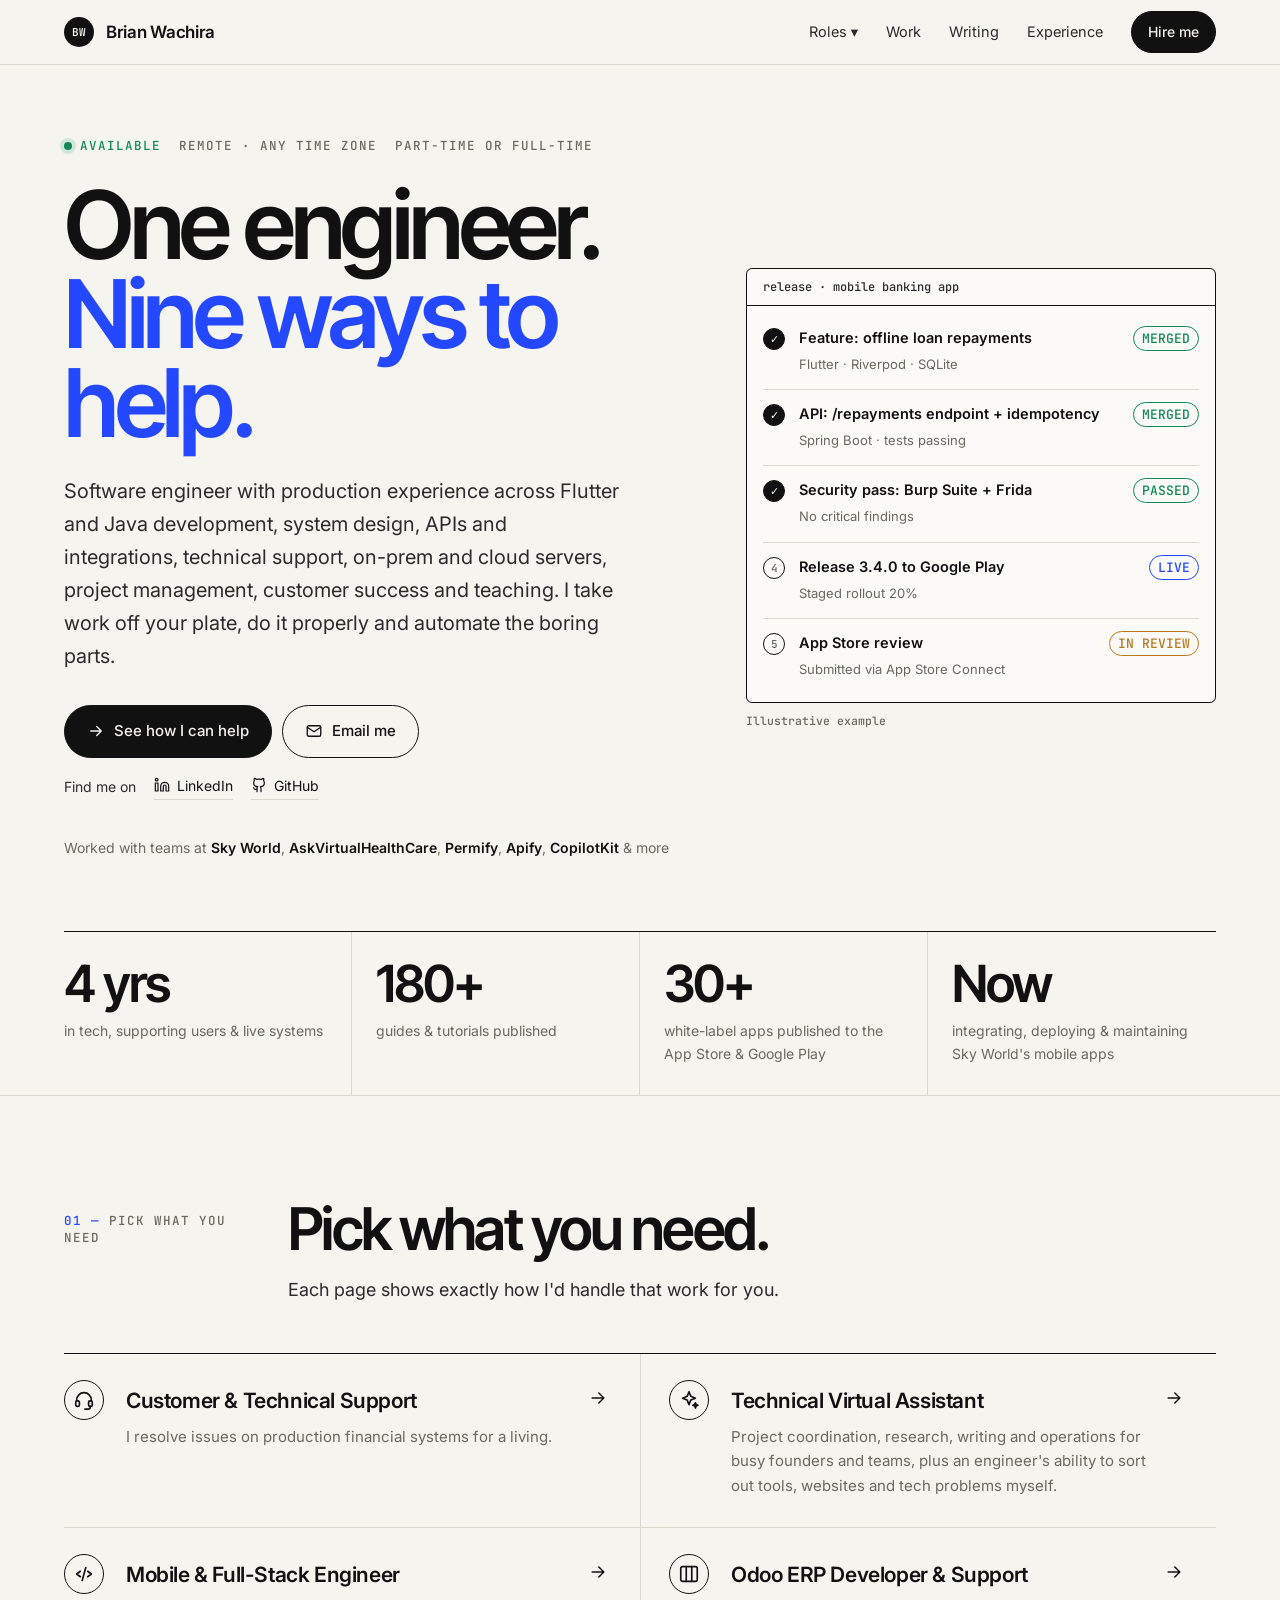
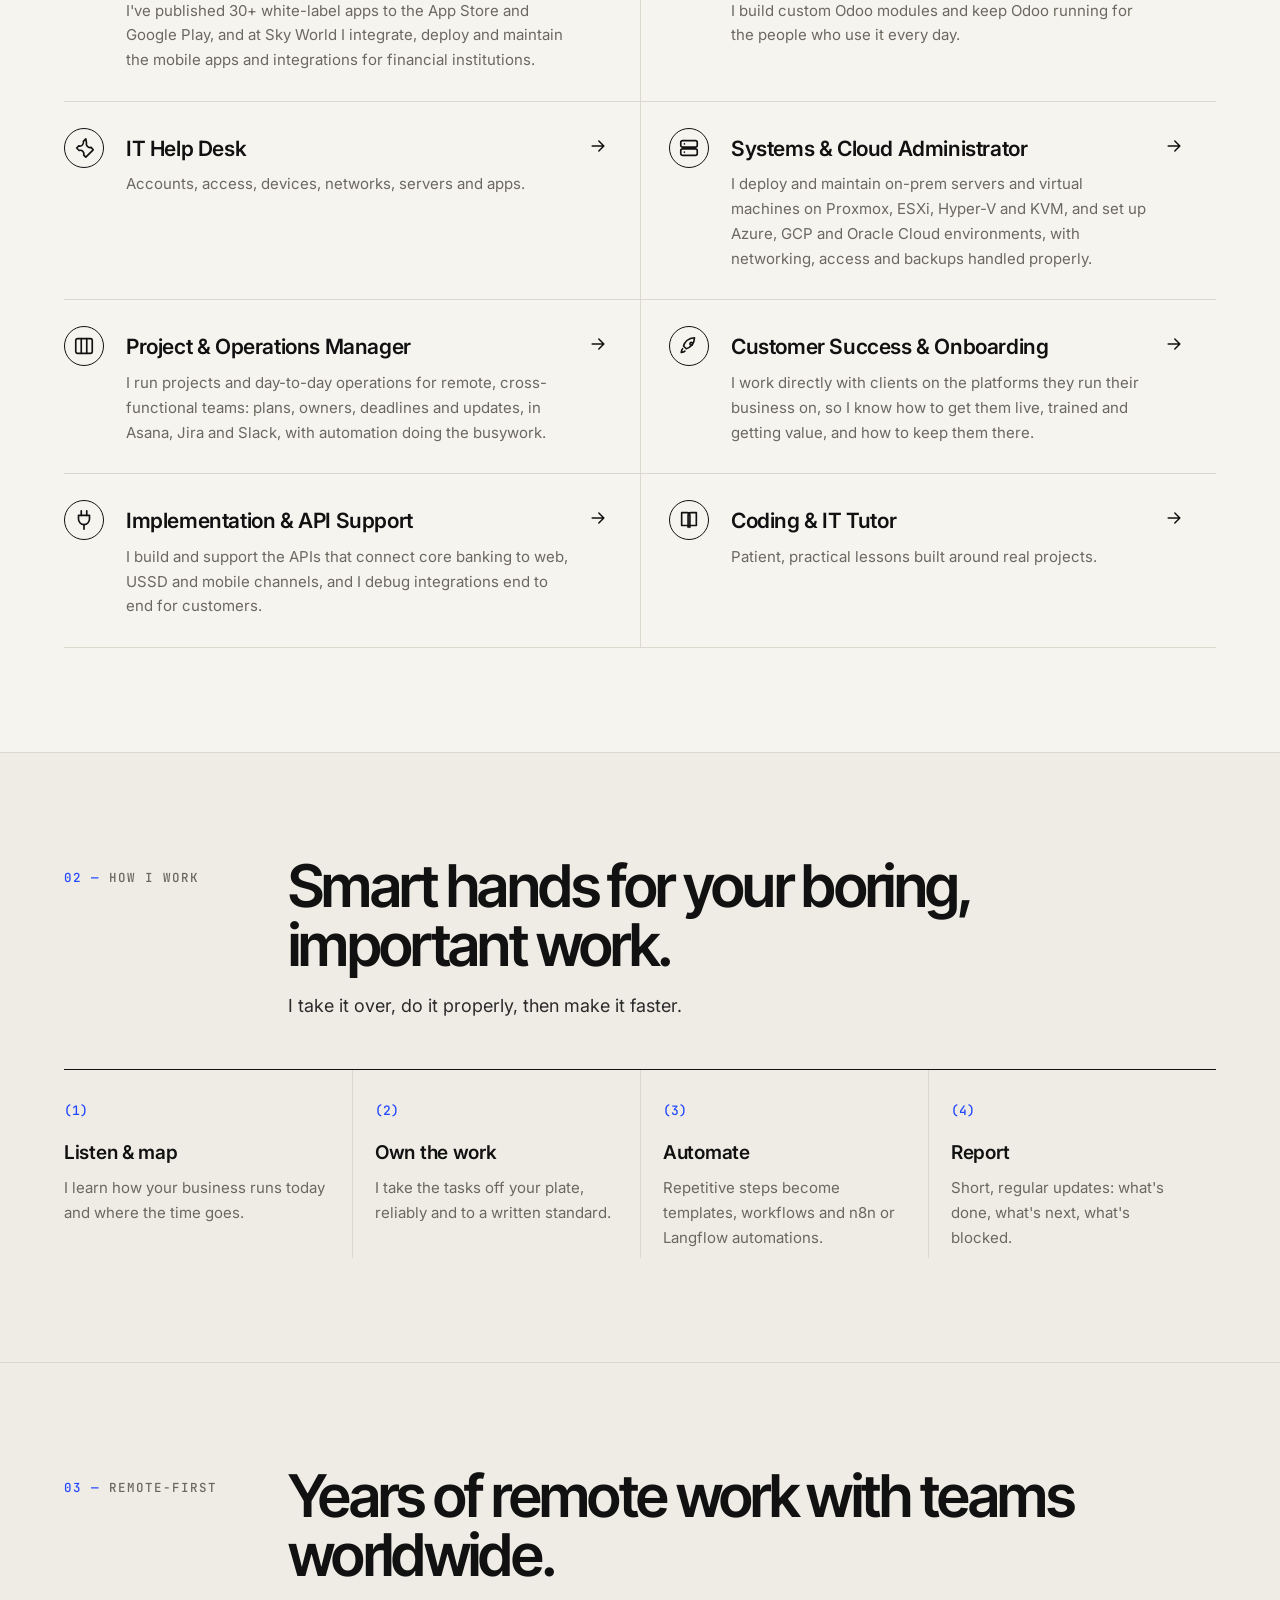
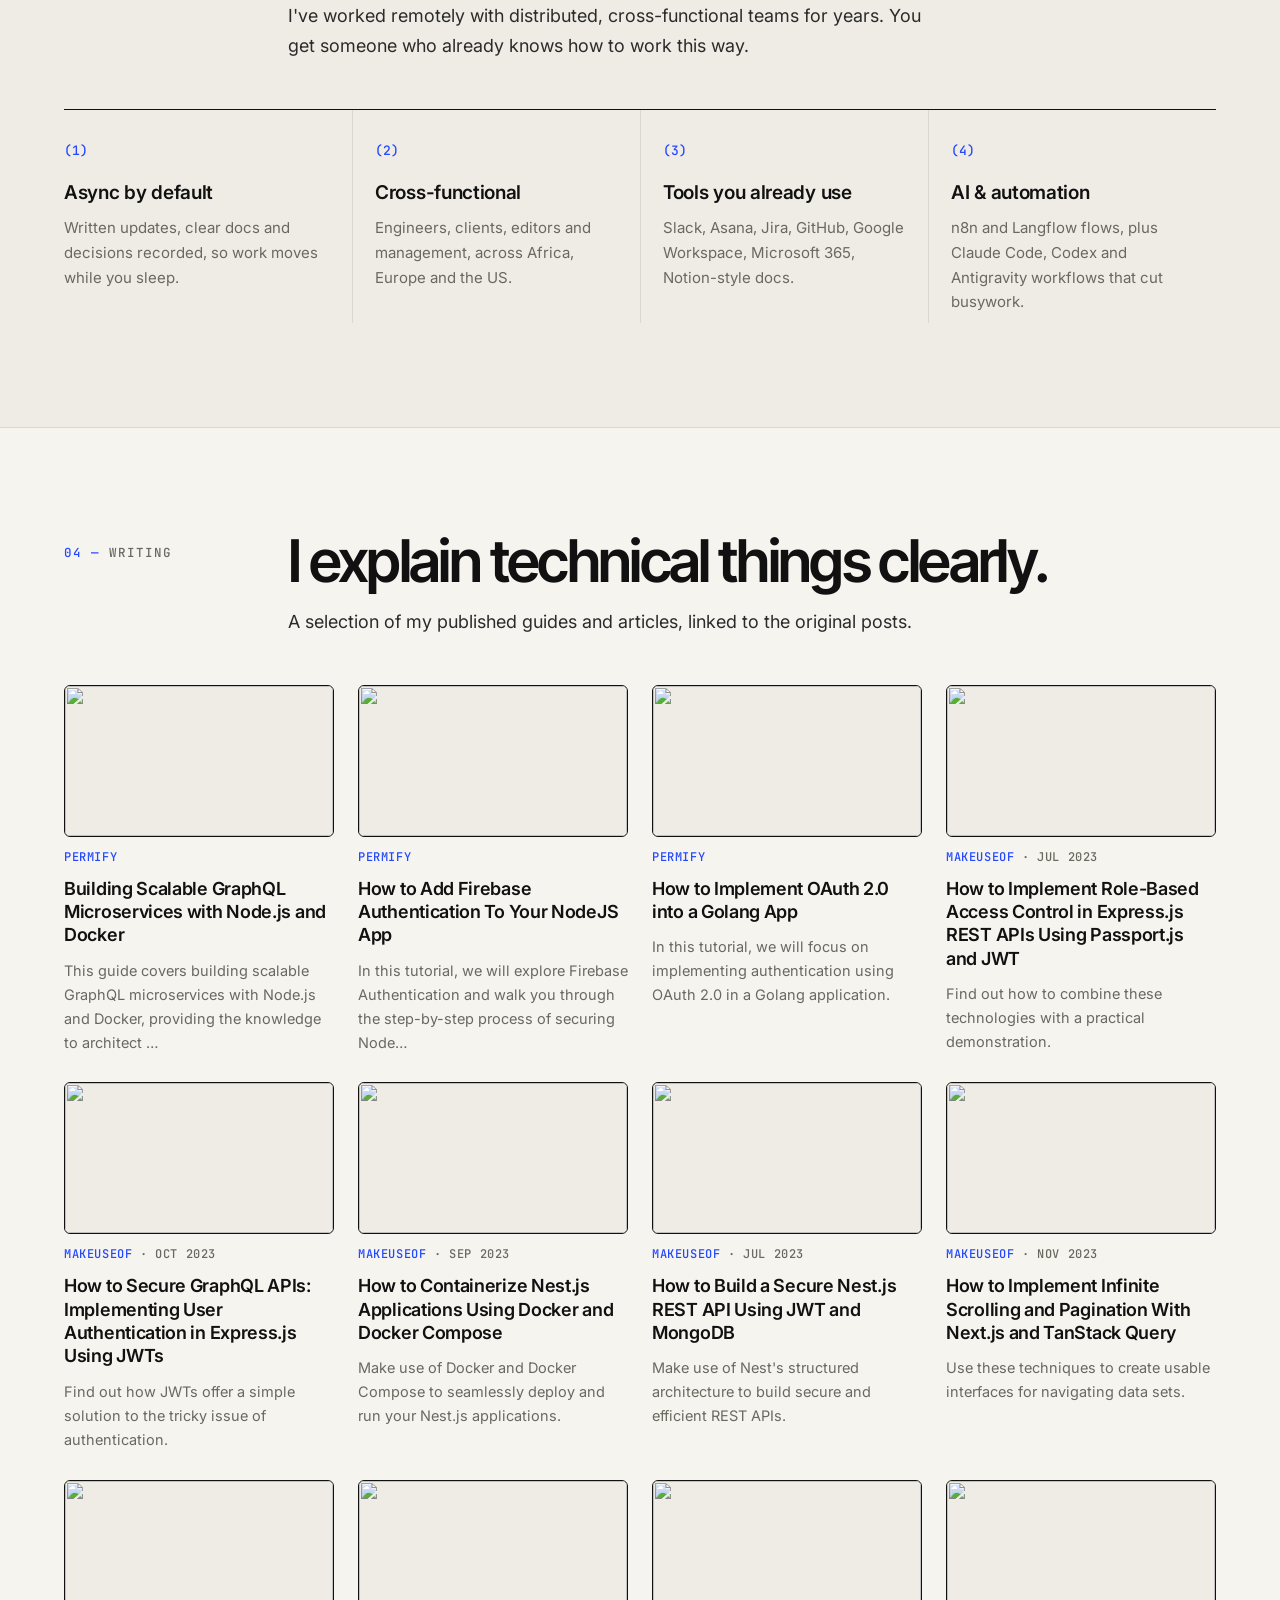
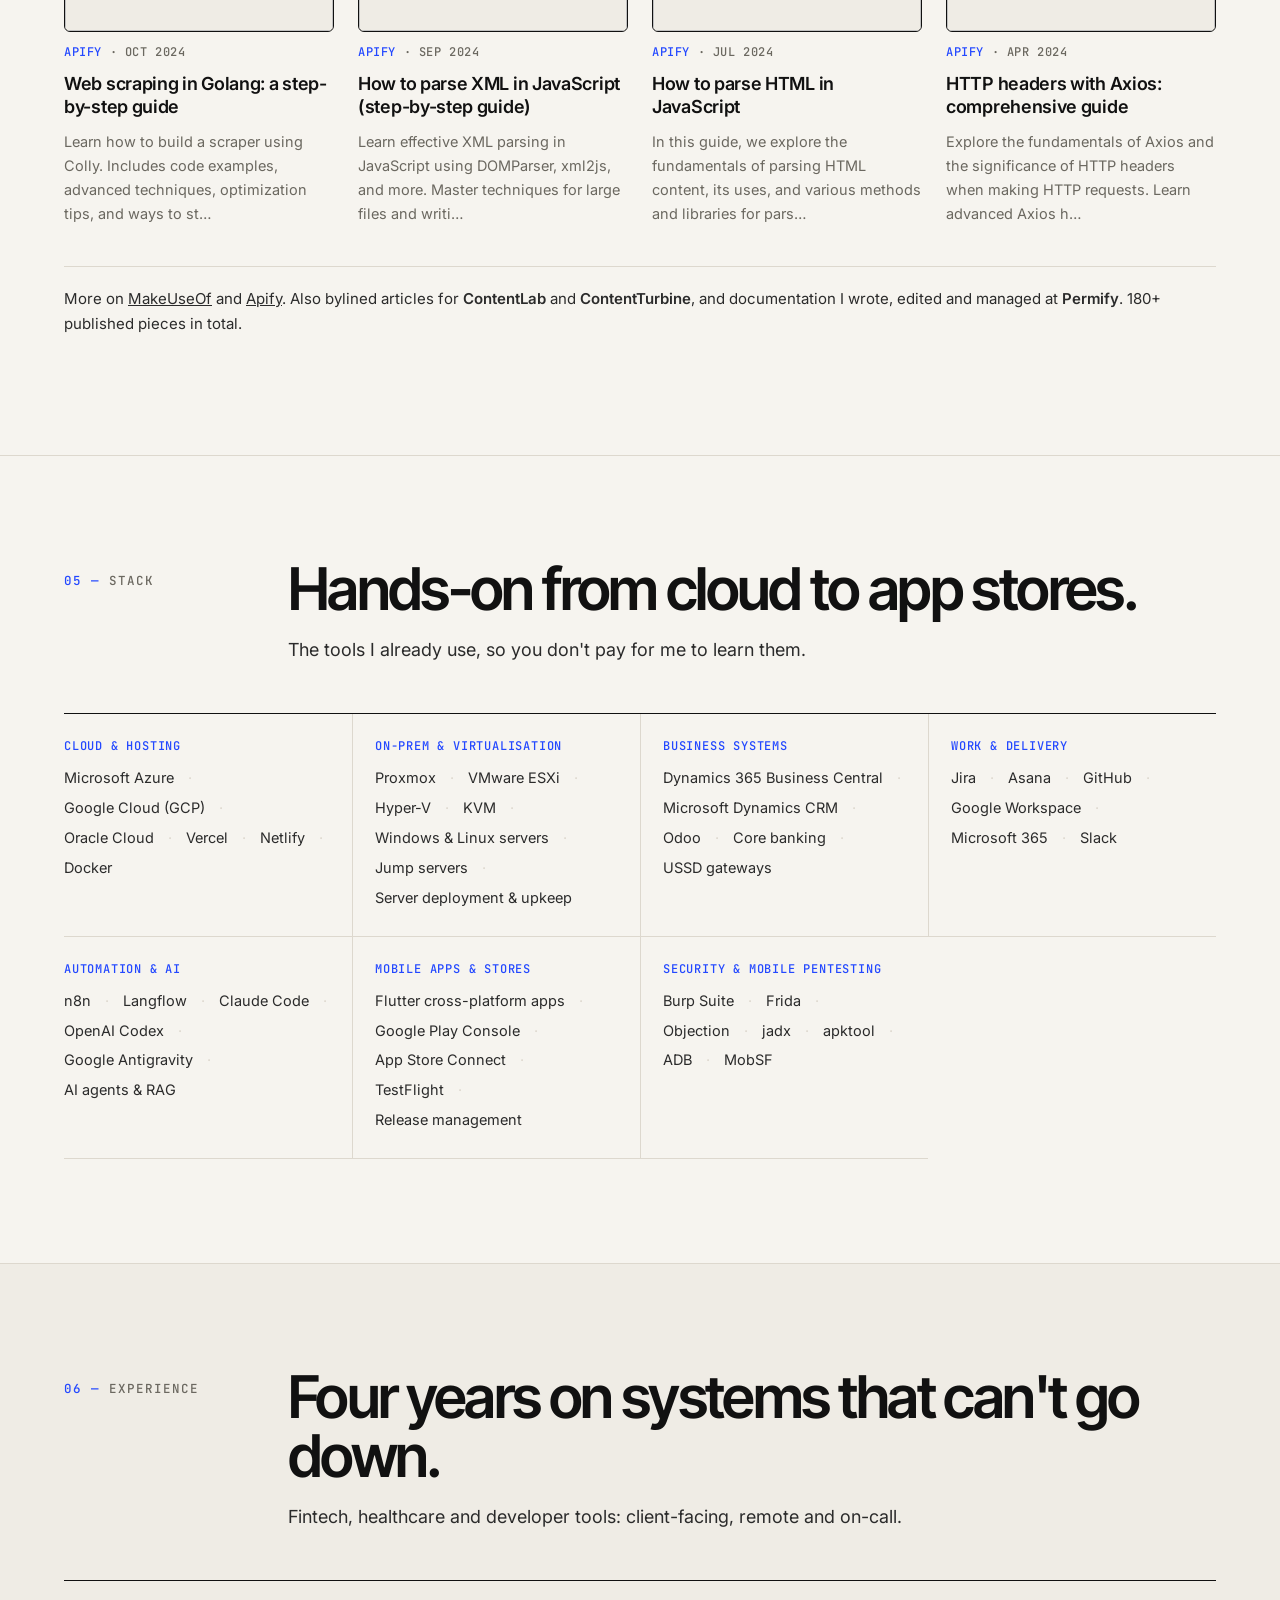
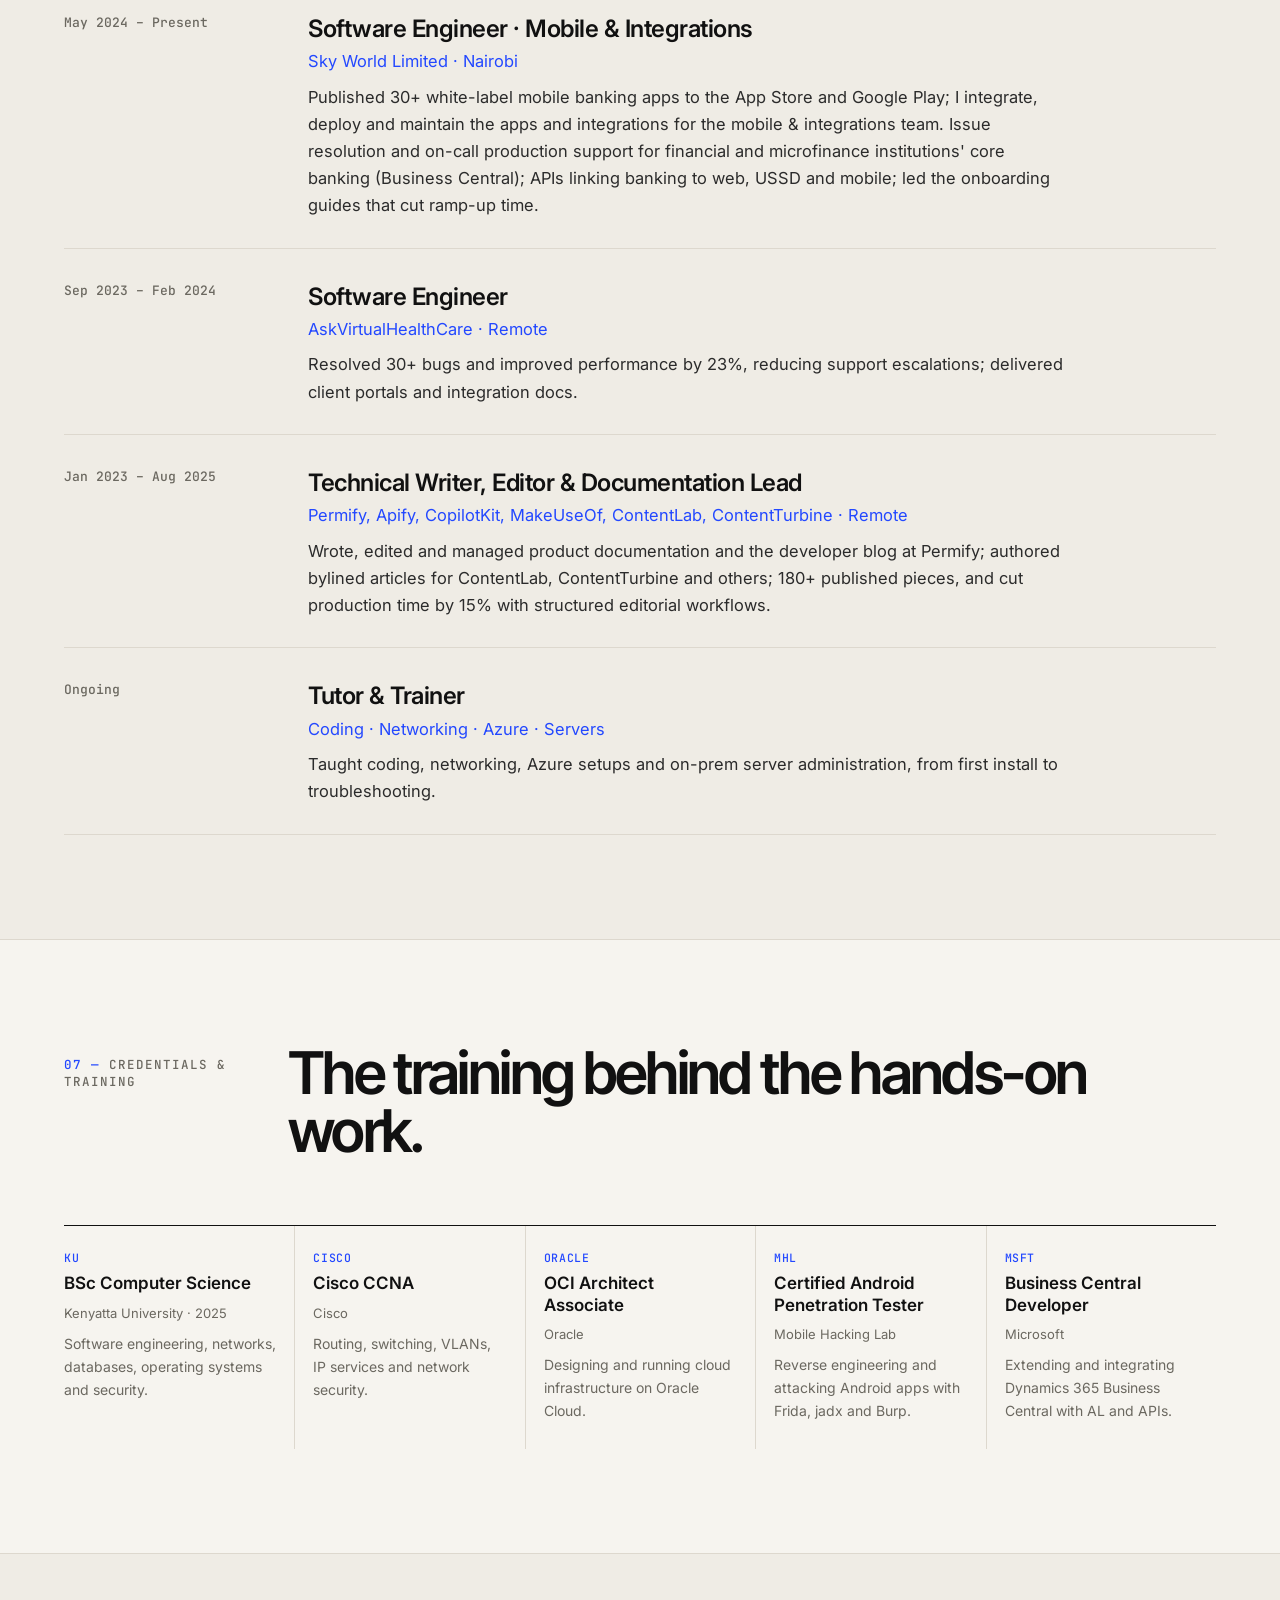
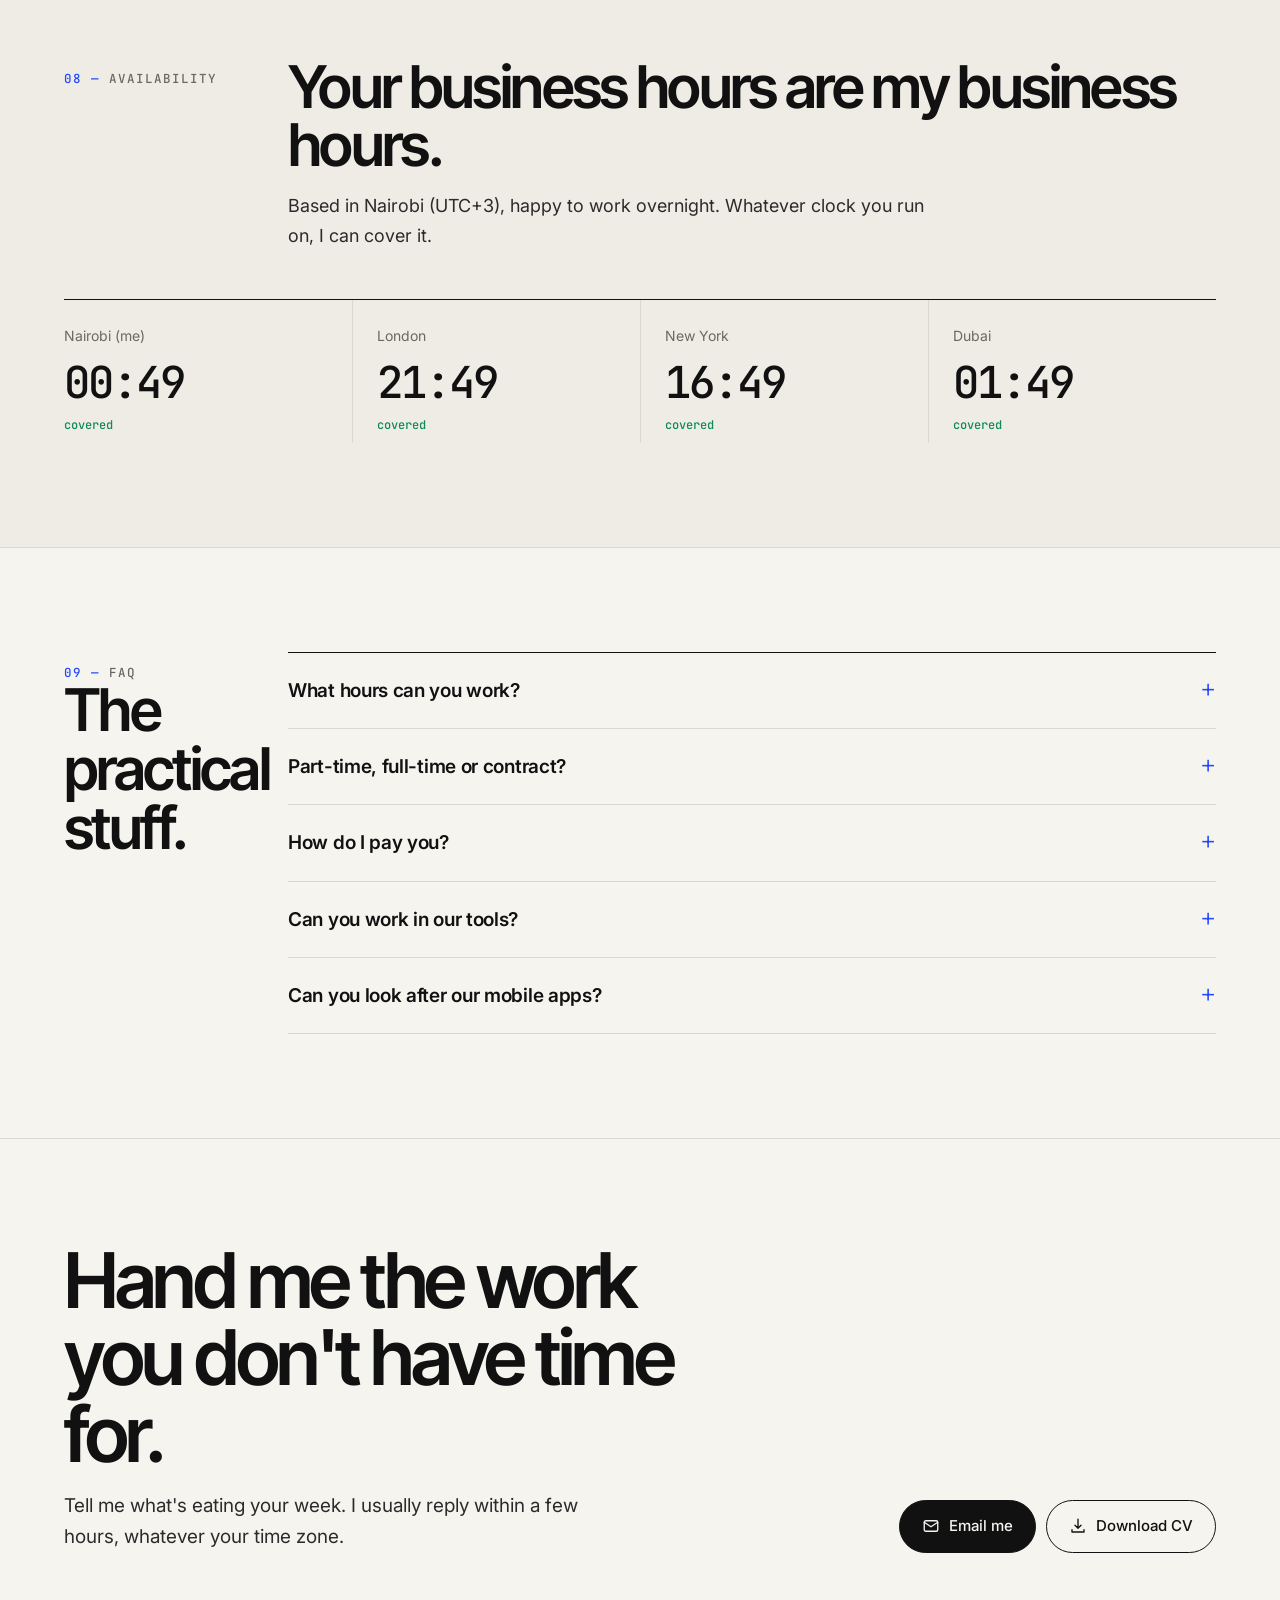
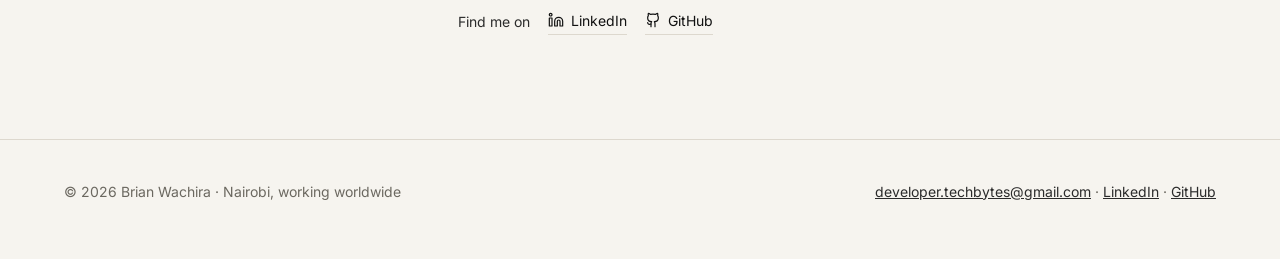
==== commit 524cbe98: "Add Langflow to automation skills" ====
--- a/index.html
+++ b/index.html
@@ -14,14 +14,14 @@
 <div class="trust"><span>Worked with teams at <b>Sky World</b>, <b>AskVirtualHealthCare</b>, <b>Permify</b>, <b>Apify</b>, <b>CopilotKit</b> &amp; more</span></div></div><div class="demo"><div class="card"><div class="bar"><span class="dots"><i></i><i></i><i></i></span><span class="t">release · mobile banking app</span></div><div class="body"><div class="step done"><span class="dot">✓</span><div><b>Feature: offline loan repayments</b><span>Flutter · Riverpod · SQLite</span></div><span class="tag ok">MERGED</span></div><div class="step done"><span class="dot">✓</span><div><b>API: /repayments endpoint + idempotency</b><span>Spring Boot · tests passing</span></div><span class="tag ok">MERGED</span></div><div class="step done"><span class="dot">✓</span><div><b>Security pass: Burp Suite + Frida</b><span>No critical findings</span></div><span class="tag ok">PASSED</span></div><div class="step "><span class="dot">4</span><div><b>Release 3.4.0 to Google Play</b><span>Staged rollout 20%</span></div><span class="tag sky">LIVE</span></div><div class="step "><span class="dot">5</span><div><b>App Store review</b><span>Submitted via App Store Connect</span></div><span class="tag warn">IN REVIEW</span></div></div></div>
 <p class="cap">Illustrative example</p><div class="float a"><span class="ic g"><svg width="16" height="16" viewBox="0 0 24 24" fill="none" stroke="currentColor" stroke-width="1.8" stroke-linecap="round" stroke-linejoin="round" aria-hidden="true"><path d="M20 6 9 17l-5-5"/></svg></span>30+ apps on App Store & Play</div><div class="float b"><span class="ic "><svg width="16" height="16" viewBox="0 0 24 24" fill="none" stroke="currentColor" stroke-width="1.8" stroke-linecap="round" stroke-linejoin="round" aria-hidden="true"><path d="m8 9-4 3 4 3"/><path d="m16 9 4 3-4 3"/><path d="m14 5-4 14"/></svg></span>Flutter · Java · Node</div></div></div><div class="metrics"><div class="metric"><b>4 yrs</b><span>in tech, supporting users &amp; live systems</span></div><div class="metric"><b>180+</b><span>guides &amp; tutorials published</span></div><div class="metric"><b>30+</b><span>white-label apps published to the App Store &amp; Google Play</span></div><div class="metric"><b>Now</b><span>integrating, deploying &amp; maintaining Sky World's mobile apps</span></div></div></div></header>
 <section id="roles"><div class="wrap"><div class="shead"><div class="eyebrow">Pick what you need</div><div><h2 class="display">Pick what you need.</h2><p class="sub">Each page shows exactly how I'd handle that work for you.</p></div></div><div class="tracksgrid"><a class="trk" href="support.html"><div class="ic"><svg width="22" height="22" viewBox="0 0 24 24" fill="none" stroke="currentColor" stroke-width="1.8" stroke-linecap="round" stroke-linejoin="round" aria-hidden="true"><path d="M4 13v-1a8 8 0 0 1 16 0v1"/><rect x="3" y="13" width="4" height="6" rx="1.5"/><rect x="17" y="13" width="4" height="6" rx="1.5"/><path d="M19 19a3 3 0 0 1-3 3h-3"/></svg></div><div><h3>Customer &amp; Technical Support</h3><p>I resolve issues on production financial systems for a living.</p></div><span class="go"><svg width="20" height="20" viewBox="0 0 24 24" fill="none" stroke="currentColor" stroke-width="1.8" stroke-linecap="round" stroke-linejoin="round" aria-hidden="true"><path d="M5 12h14m-6-6 6 6-6 6"/></svg></span></a><a class="trk" href="va.html"><div class="ic"><svg width="22" height="22" viewBox="0 0 24 24" fill="none" stroke="currentColor" stroke-width="1.8" stroke-linecap="round" stroke-linejoin="round" aria-hidden="true"><path d="M12 3l2 5 5 2-5 2-2 5-2-5-5-2 5-2z"/><path d="M19 15l.8 2 2 .8-2 .8-.8 2-.8-2-2-.8 2-.8z"/></svg></div><div><h3>Technical Virtual Assistant</h3><p>Project coordination, research, writing and operations for busy founders and teams, plus an engineer's ability to sort out tools, websites and tech problems myself.</p></div><span class="go"><svg width="20" height="20" viewBox="0 0 24 24" fill="none" stroke="currentColor" stroke-width="1.8" stroke-linecap="round" stroke-linejoin="round" aria-hidden="true"><path d="M5 12h14m-6-6 6 6-6 6"/></svg></span></a><a class="trk" href="developer.html"><div class="ic"><svg width="22" height="22" viewBox="0 0 24 24" fill="none" stroke="currentColor" stroke-width="1.8" stroke-linecap="round" stroke-linejoin="round" aria-hidden="true"><path d="m8 9-4 3 4 3"/><path d="m16 9 4 3-4 3"/><path d="m14 5-4 14"/></svg></div><div><h3>Mobile &amp; Full-Stack Engineer</h3><p>I've published 30+ white-label apps to the App Store and Google Play, and at Sky World I integrate, deploy and maintain the mobile apps and integrations for financial institutions.</p></div><span class="go"><svg width="20" height="20" viewBox="0 0 24 24" fill="none" stroke="currentColor" stroke-width="1.8" stroke-linecap="round" stroke-linejoin="round" aria-hidden="true"><path d="M5 12h14m-6-6 6 6-6 6"/></svg></span></a><a class="trk" href="odoo.html"><div class="ic"><svg width="22" height="22" viewBox="0 0 24 24" fill="none" stroke="currentColor" stroke-width="1.8" stroke-linecap="round" stroke-linejoin="round" aria-hidden="true"><rect x="3" y="4" width="18" height="16" rx="2"/><path d="M9 4v16M15 4v16"/></svg></div><div><h3>Odoo ERP Developer &amp; Support</h3><p>I build custom Odoo modules and keep Odoo running for the people who use it every day.</p></div><span class="go"><svg width="20" height="20" viewBox="0 0 24 24" fill="none" stroke="currentColor" stroke-width="1.8" stroke-linecap="round" stroke-linejoin="round" aria-hidden="true"><path d="M5 12h14m-6-6 6 6-6 6"/></svg></span></a><a class="trk" href="helpdesk.html"><div class="ic"><svg width="22" height="22" viewBox="0 0 24 24" fill="none" stroke="currentColor" stroke-width="1.8" stroke-linecap="round" stroke-linejoin="round" aria-hidden="true"><path d="M14.7 6.3a4 4 0 0 0 5 5L22 14l-8 8-2.3-2.3a4 4 0 0 0-5-5L4 12l2.3-2.3a4 4 0 0 0 5-5L14 2z"/></svg></div><div><h3>IT Help Desk</h3><p>Accounts, access, devices, networks, servers and apps.</p></div><span class="go"><svg width="20" height="20" viewBox="0 0 24 24" fill="none" stroke="currentColor" stroke-width="1.8" stroke-linecap="round" stroke-linejoin="round" aria-hidden="true"><path d="M5 12h14m-6-6 6 6-6 6"/></svg></span></a><a class="trk" href="sysadmin.html"><div class="ic"><svg width="22" height="22" viewBox="0 0 24 24" fill="none" stroke="currentColor" stroke-width="1.8" stroke-linecap="round" stroke-linejoin="round" aria-hidden="true"><rect x="3" y="4" width="18" height="7" rx="2"/><rect x="3" y="13" width="18" height="7" rx="2"/><path d="M7 7.5h.01M7 16.5h.01"/></svg></div><div><h3>Systems &amp; Cloud Administrator</h3><p>I deploy and maintain on-prem servers and virtual machines on Proxmox, ESXi, Hyper-V and KVM, and set up Azure, GCP and Oracle Cloud environments, with networking, access and backups handled properly.</p></div><span class="go"><svg width="20" height="20" viewBox="0 0 24 24" fill="none" stroke="currentColor" stroke-width="1.8" stroke-linecap="round" stroke-linejoin="round" aria-hidden="true"><path d="M5 12h14m-6-6 6 6-6 6"/></svg></span></a><a class="trk" href="pm.html"><div class="ic"><svg width="22" height="22" viewBox="0 0 24 24" fill="none" stroke="currentColor" stroke-width="1.8" stroke-linecap="round" stroke-linejoin="round" aria-hidden="true"><rect x="3" y="4" width="18" height="16" rx="2"/><path d="M9 4v16M15 4v16"/></svg></div><div><h3>Project &amp; Operations Manager</h3><p>I run projects and day-to-day operations for remote, cross-functional teams: plans, owners, deadlines and updates, in Asana, Jira and Slack, with automation doing the busywork.</p></div><span class="go"><svg width="20" height="20" viewBox="0 0 24 24" fill="none" stroke="currentColor" stroke-width="1.8" stroke-linecap="round" stroke-linejoin="round" aria-hidden="true"><path d="M5 12h14m-6-6 6 6-6 6"/></svg></span></a><a class="trk" href="success.html"><div class="ic"><svg width="22" height="22" viewBox="0 0 24 24" fill="none" stroke="currentColor" stroke-width="1.8" stroke-linecap="round" stroke-linejoin="round" aria-hidden="true"><path d="M5 15c-1 1-1.5 4-1.5 4s3-.5 4-1.5"/><path d="M9 15l-3-3c1-4 5-9 12-9 0 7-5 11-9 12z"/><circle cx="14.5" cy="9.5" r="1.5"/></svg></div><div><h3>Customer Success &amp; Onboarding</h3><p>I work directly with clients on the platforms they run their business on, so I know how to get them live, trained and getting value, and how to keep them there.</p></div><span class="go"><svg width="20" height="20" viewBox="0 0 24 24" fill="none" stroke="currentColor" stroke-width="1.8" stroke-linecap="round" stroke-linejoin="round" aria-hidden="true"><path d="M5 12h14m-6-6 6 6-6 6"/></svg></span></a><a class="trk" href="implementation.html"><div class="ic"><svg width="22" height="22" viewBox="0 0 24 24" fill="none" stroke="currentColor" stroke-width="1.8" stroke-linecap="round" stroke-linejoin="round" aria-hidden="true"><path d="M9 2v5M15 2v5"/><path d="M6 7h12v4a6 6 0 0 1-12 0z"/><path d="M12 17v5"/></svg></div><div><h3>Implementation &amp; API Support</h3><p>I build and support the APIs that connect core banking to web, USSD and mobile channels, and I debug integrations end to end for customers.</p></div><span class="go"><svg width="20" height="20" viewBox="0 0 24 24" fill="none" stroke="currentColor" stroke-width="1.8" stroke-linecap="round" stroke-linejoin="round" aria-hidden="true"><path d="M5 12h14m-6-6 6 6-6 6"/></svg></span></a><a class="trk" href="tutor.html"><div class="ic"><svg width="22" height="22" viewBox="0 0 24 24" fill="none" stroke="currentColor" stroke-width="1.8" stroke-linecap="round" stroke-linejoin="round" aria-hidden="true"><path d="M4 4h6a3 3 0 0 1 3 3v13a2 2 0 0 0-2-2H4z"/><path d="M20 4h-6a3 3 0 0 0-3 3v13a2 2 0 0 1 2-2h7z"/></svg></div><div><h3>Coding &amp; IT Tutor</h3><p>Patient, practical lessons built around real projects.</p></div><span class="go"><svg width="20" height="20" viewBox="0 0 24 24" fill="none" stroke="currentColor" stroke-width="1.8" stroke-linecap="round" stroke-linejoin="round" aria-hidden="true"><path d="M5 12h14m-6-6 6 6-6 6"/></svg></span></a></div></div></section>
-<section class="white" id="how"><div class="wrap"><div class="shead"><div class="eyebrow">How I work</div><div><h2 class="display">Smart hands for your boring, important work.</h2><p class="sub">I take it over, do it properly, then make it faster.</p></div></div><div class="process"><div class="pstep"><h3>Listen & map</h3><p>I learn how your business runs today and where the time goes.</p></div><div class="pstep"><h3>Own the work</h3><p>I take the tasks off your plate, reliably and to a written standard.</p></div><div class="pstep"><h3>Automate</h3><p>Repetitive steps become templates, workflows and n8n automations.</p></div><div class="pstep"><h3>Report</h3><p>Short, regular updates: what's done, what's next, what's blocked.</p></div></div></div></section>
-<section class="white" id="remote"><div class="wrap"><div class="shead"><div class="eyebrow">Remote-first</div><div><h2 class="display">Years of remote work with teams worldwide.</h2><p class="sub">I've worked remotely with distributed, cross-functional teams for years. You get someone who already knows how to work this way.</p></div></div><div class="process"><div class="pstep"><h3>Async by default</h3><p>Written updates, clear docs and decisions recorded, so work moves while you sleep.</p></div><div class="pstep"><h3>Cross-functional</h3><p>Engineers, clients, editors and management, across Africa, Europe and the US.</p></div><div class="pstep"><h3>Tools you already use</h3><p>Slack, Asana, Jira, GitHub, Google Workspace, Microsoft 365, Notion-style docs.</p></div><div class="pstep"><h3>AI & automation</h3><p>n8n, Claude Code, Codex and Antigravity workflows that cut busywork.</p></div></div></div></section>
+<section class="white" id="how"><div class="wrap"><div class="shead"><div class="eyebrow">How I work</div><div><h2 class="display">Smart hands for your boring, important work.</h2><p class="sub">I take it over, do it properly, then make it faster.</p></div></div><div class="process"><div class="pstep"><h3>Listen & map</h3><p>I learn how your business runs today and where the time goes.</p></div><div class="pstep"><h3>Own the work</h3><p>I take the tasks off your plate, reliably and to a written standard.</p></div><div class="pstep"><h3>Automate</h3><p>Repetitive steps become templates, workflows and n8n or Langflow automations.</p></div><div class="pstep"><h3>Report</h3><p>Short, regular updates: what's done, what's next, what's blocked.</p></div></div></div></section>
+<section class="white" id="remote"><div class="wrap"><div class="shead"><div class="eyebrow">Remote-first</div><div><h2 class="display">Years of remote work with teams worldwide.</h2><p class="sub">I've worked remotely with distributed, cross-functional teams for years. You get someone who already knows how to work this way.</p></div></div><div class="process"><div class="pstep"><h3>Async by default</h3><p>Written updates, clear docs and decisions recorded, so work moves while you sleep.</p></div><div class="pstep"><h3>Cross-functional</h3><p>Engineers, clients, editors and management, across Africa, Europe and the US.</p></div><div class="pstep"><h3>Tools you already use</h3><p>Slack, Asana, Jira, GitHub, Google Workspace, Microsoft 365, Notion-style docs.</p></div><div class="pstep"><h3>AI & automation</h3><p>n8n and Langflow flows, plus Claude Code, Codex and Antigravity workflows that cut busywork.</p></div></div></div></section>
 <section id="writing"><div class="wrap"><div class="shead"><div class="eyebrow">Writing</div><div><h2 class="display">I explain technical things clearly.</h2><p class="sub">A selection of my published guides and articles, linked to the original posts.</p></div></div><div class="blog"><a class="post" href="https://permify.co/post/building-scalable-graphql-microservices-nodejs-docker-guide/" target="_blank" rel="noopener"><div class="thumb"><img src="https://respected-warmth-1fd8bc18e3.media.strapiapp.com/building_scalable_graphql_microservices_nodejs_docker_guide_3f36e0dff6.png" alt="" loading="lazy"></div><div class="meta"><b>Permify</b></div><h3>Building Scalable GraphQL Microservices with Node.js and Docker</h3><p>This guide covers building scalable GraphQL microservices with Node.js and Docker, providing the knowledge to architect …</p></a><a class="post" href="https://permify.co/post/firebase-authentication-nodejs/" target="_blank" rel="noopener"><div class="thumb"><img src="https://respected-warmth-1fd8bc18e3.media.strapiapp.com/firebase_authentication_nodejs_c3fbac08aa.png" alt="" loading="lazy"></div><div class="meta"><b>Permify</b></div><h3>How to Add Firebase Authentication To Your NodeJS App</h3><p>In this tutorial, we will explore Firebase Authentication and walk you through the step-by-step process of securing Node…</p></a><a class="post" href="https://permify.co/post/implement-oauth-2-golang-app/" target="_blank" rel="noopener"><div class="thumb"><img src="https://respected-warmth-1fd8bc18e3.media.strapiapp.com/implement_oauth_2_golang_app_27cc27018f.png" alt="" loading="lazy"></div><div class="meta"><b>Permify</b></div><h3>How to Implement OAuth 2.0 into a Golang App</h3><p>In this tutorial, we will focus on implementing authentication using OAuth 2.0 in a Golang application.</p></a><a class="post" href="https://www.makeuseof.com/role-based-access-control-expressjs-rest-api-passportjs-jwt/" target="_blank" rel="noopener"><div class="thumb"><img src="https://static0.makeuseofimages.com/wordpress/wp-content/uploads/2023/07/how-to-create-aruco-marker-using-python.jpg" alt="" loading="lazy"></div><div class="meta"><b>MakeUseOf</b> · Jul 2023</div><h3>How to Implement Role-Based Access Control in Express.js REST APIs Using Passport.js and JWT</h3><p>Find out how to combine these technologies with a practical demonstration.</p></a><a class="post" href="https://www.makeuseof.com/graphql-apis-secure-user-authentication-expressjs-jwts/" target="_blank" rel="noopener"><div class="thumb"><img src="https://static0.makeuseofimages.com/wordpress/wp-content/uploads/2022/10/API-infrastructure.jpg" alt="" loading="lazy"></div><div class="meta"><b>MakeUseOf</b> · Oct 2023</div><h3>How to Secure GraphQL APIs: Implementing User Authentication in Express.js Using JWTs</h3><p>Find out how JWTs offer a simple solution to the tricky issue of authentication.</p></a><a class="post" href="https://www.makeuseof.com/containerize-nestjs-apps-docker-and-docker-compose/" target="_blank" rel="noopener"><div class="thumb"><img src="https://static0.makeuseofimages.com/wordpress/wp-content/uploads/2023/03/docker.jpg" alt="" loading="lazy"></div><div class="meta"><b>MakeUseOf</b> · Sep 2023</div><h3>How to Containerize Nest.js Applications Using Docker and Docker Compose</h3><p>Make use of Docker and Docker Compose to seamlessly deploy and run your Nest.js applications.</p></a><a class="post" href="https://www.makeuseof.com/nestjs-rest-api-using-jwt-mongodb/" target="_blank" rel="noopener"><div class="thumb"><img src="https://static0.makeuseofimages.com/wordpress/wp-content/uploads/2023/03/nestjs_websocket_article_cover.jpg" alt="" loading="lazy"></div><div class="meta"><b>MakeUseOf</b> · Jul 2023</div><h3>How to Build a Secure Nest.js REST API Using JWT and MongoDB</h3><p>Make use of Nest&#x27;s structured architecture to build secure and efficient REST APIs.</p></a><a class="post" href="https://www.makeuseof.com/next-js-infinite-scrolling-pagination-tanstack-query/" target="_blank" rel="noopener"><div class="thumb"><img src="https://static0.makeuseofimages.com/wordpress/wp-content/uploads/2023/07/altumcode-dc6pb2jdaqs-unsplash-1.jpg" alt="" loading="lazy"></div><div class="meta"><b>MakeUseOf</b> · Nov 2023</div><h3>How to Implement Infinite Scrolling and Pagination With Next.js and TanStack Query</h3><p>Use these techniques to create usable interfaces for navigating data sets.</p></a><a class="post" href="https://blog.apify.com/golang-web-scraping/" target="_blank" rel="noopener"><div class="thumb"><img src="https://storage.ghost.io/c/f2/6e/f26ec999-9a90-4aee-a0d4-9b3ca2bb668f/content/images/2024/10/web_scraping_in_golang.png" alt="" loading="lazy"></div><div class="meta"><b>Apify</b> · Oct 2024</div><h3>Web scraping in Golang: a step-by-step guide</h3><p>Learn how to build a scraper using Colly. Includes code examples, advanced techniques, optimization tips, and ways to st…</p></a><a class="post" href="https://blog.apify.com/javascript-parse-xml/" target="_blank" rel="noopener"><div class="thumb"><img src="https://storage.ghost.io/c/f2/6e/f26ec999-9a90-4aee-a0d4-9b3ca2bb668f/content/images/2024/09/How-to-parse-XML-in-JavaScript.png" alt="" loading="lazy"></div><div class="meta"><b>Apify</b> · Sep 2024</div><h3>How to parse XML in JavaScript (step-by-step guide)</h3><p>Learn effective XML parsing in JavaScript using DOMParser, xml2js, and more. Master techniques for large files and writi…</p></a><a class="post" href="https://blog.apify.com/javascript-parse-html/" target="_blank" rel="noopener"><div class="thumb"><img src="https://storage.ghost.io/c/f2/6e/f26ec999-9a90-4aee-a0d4-9b3ca2bb668f/content/images/2024/07/how_to_parse_html_in_javascript.png" alt="" loading="lazy"></div><div class="meta"><b>Apify</b> · Jul 2024</div><h3>How to parse HTML in JavaScript</h3><p>In this guide, we explore the fundamentals of parsing HTML content, its uses, and various methods and libraries for pars…</p></a><a class="post" href="https://blog.apify.com/http-headers-axios/" target="_blank" rel="noopener"><div class="thumb"><img src="https://storage.ghost.io/c/f2/6e/f26ec999-9a90-4aee-a0d4-9b3ca2bb668f/content/images/2024/04/HTTP-headers-with-Axios_-comprehensive-guide.png" alt="" loading="lazy"></div><div class="meta"><b>Apify</b> · Apr 2024</div><h3>HTTP headers with Axios: comprehensive guide</h3><p>Explore the fundamentals of Axios and the significance of HTTP headers when making HTTP requests. Learn advanced Axios h…</p></a></div><p class="byline">More on <a href="https://www.makeuseof.com/author/gichuhi-wachira/" target="_blank" rel="noopener">MakeUseOf</a> and <a href="https://blog.apify.com/author/brian/" target="_blank" rel="noopener">Apify</a>. Also bylined articles for <b>ContentLab</b> and <b>ContentTurbine</b>, and documentation I wrote, edited and managed at <b>Permify</b>. 180+ published pieces in total.</p></div></section>
-<section id="stack"><div class="wrap"><div class="shead"><div class="eyebrow">Stack</div><div><h2 class="display">Hands-on from cloud to app stores.</h2><p class="sub">The tools I already use, so you don't pay for me to learn them.</p></div></div><div class="stack"><div class="sg"><h3>Cloud &amp; hosting</h3><div class="chips"><span class="chip">Microsoft Azure</span><span class="chip">Google Cloud (GCP)</span><span class="chip">Oracle Cloud</span><span class="chip">Vercel</span><span class="chip">Netlify</span><span class="chip">Docker</span></div></div><div class="sg"><h3>On-prem &amp; virtualisation</h3><div class="chips"><span class="chip">Proxmox</span><span class="chip">VMware ESXi</span><span class="chip">Hyper-V</span><span class="chip">KVM</span><span class="chip">Windows &amp; Linux servers</span><span class="chip">Jump servers</span><span class="chip">Server deployment &amp; upkeep</span></div></div><div class="sg"><h3>Business systems</h3><div class="chips"><span class="chip">Dynamics 365 Business Central</span><span class="chip">Microsoft Dynamics CRM</span><span class="chip">Odoo</span><span class="chip">Core banking</span><span class="chip">USSD gateways</span></div></div><div class="sg"><h3>Work &amp; delivery</h3><div class="chips"><span class="chip">Jira</span><span class="chip">Asana</span><span class="chip">GitHub</span><span class="chip">Google Workspace</span><span class="chip">Microsoft 365</span><span class="chip">Slack</span></div></div><div class="sg"><h3>Automation &amp; AI</h3><div class="chips"><span class="chip">n8n</span><span class="chip">Claude Code</span><span class="chip">OpenAI Codex</span><span class="chip">Google Antigravity</span><span class="chip">AI agents &amp; RAG</span></div></div><div class="sg"><h3>Mobile apps &amp; stores</h3><div class="chips"><span class="chip">Flutter cross-platform apps</span><span class="chip">Google Play Console</span><span class="chip">App Store Connect</span><span class="chip">TestFlight</span><span class="chip">Release management</span></div></div><div class="sg"><h3>Security &amp; mobile pentesting</h3><div class="chips"><span class="chip">Burp Suite</span><span class="chip">Frida</span><span class="chip">Objection</span><span class="chip">jadx</span><span class="chip">apktool</span><span class="chip">ADB</span><span class="chip">MobSF</span></div></div></div></div></section>
+<section id="stack"><div class="wrap"><div class="shead"><div class="eyebrow">Stack</div><div><h2 class="display">Hands-on from cloud to app stores.</h2><p class="sub">The tools I already use, so you don't pay for me to learn them.</p></div></div><div class="stack"><div class="sg"><h3>Cloud &amp; hosting</h3><div class="chips"><span class="chip">Microsoft Azure</span><span class="chip">Google Cloud (GCP)</span><span class="chip">Oracle Cloud</span><span class="chip">Vercel</span><span class="chip">Netlify</span><span class="chip">Docker</span></div></div><div class="sg"><h3>On-prem &amp; virtualisation</h3><div class="chips"><span class="chip">Proxmox</span><span class="chip">VMware ESXi</span><span class="chip">Hyper-V</span><span class="chip">KVM</span><span class="chip">Windows &amp; Linux servers</span><span class="chip">Jump servers</span><span class="chip">Server deployment &amp; upkeep</span></div></div><div class="sg"><h3>Business systems</h3><div class="chips"><span class="chip">Dynamics 365 Business Central</span><span class="chip">Microsoft Dynamics CRM</span><span class="chip">Odoo</span><span class="chip">Core banking</span><span class="chip">USSD gateways</span></div></div><div class="sg"><h3>Work &amp; delivery</h3><div class="chips"><span class="chip">Jira</span><span class="chip">Asana</span><span class="chip">GitHub</span><span class="chip">Google Workspace</span><span class="chip">Microsoft 365</span><span class="chip">Slack</span></div></div><div class="sg"><h3>Automation &amp; AI</h3><div class="chips"><span class="chip">n8n</span><span class="chip">Langflow</span><span class="chip">Claude Code</span><span class="chip">OpenAI Codex</span><span class="chip">Google Antigravity</span><span class="chip">AI agents &amp; RAG</span></div></div><div class="sg"><h3>Mobile apps &amp; stores</h3><div class="chips"><span class="chip">Flutter cross-platform apps</span><span class="chip">Google Play Console</span><span class="chip">App Store Connect</span><span class="chip">TestFlight</span><span class="chip">Release management</span></div></div><div class="sg"><h3>Security &amp; mobile pentesting</h3><div class="chips"><span class="chip">Burp Suite</span><span class="chip">Frida</span><span class="chip">Objection</span><span class="chip">jadx</span><span class="chip">apktool</span><span class="chip">ADB</span><span class="chip">MobSF</span></div></div></div></div></section>
 <section class="white" id="experience"><div class="wrap"><div class="shead"><div class="eyebrow">Experience</div><div><h2 class="display">Four years on systems that can't go down.</h2><p class="sub">Fintech, healthcare and developer tools: client-facing, remote and on-call.</p></div></div><div class="tl"><div class="it"><div class="when">May 2024 – Present</div><div><h3>Software Engineer · Mobile &amp; Integrations</h3><div class="org">Sky World Limited · Nairobi</div><p>Published 30+ white-label mobile banking apps to the App Store and Google Play; I integrate, deploy and maintain the apps and integrations for the mobile &amp; integrations team. Issue resolution and on-call production support for financial and microfinance institutions' core banking (Business Central); APIs linking banking to web, USSD and mobile; led the onboarding guides that cut ramp-up time.</p></div></div><div class="it"><div class="when">Sep 2023 – Feb 2024</div><div><h3>Software Engineer</h3><div class="org">AskVirtualHealthCare · Remote</div><p>Resolved 30+ bugs and improved performance by 23%, reducing support escalations; delivered client portals and integration docs.</p></div></div><div class="it"><div class="when">Jan 2023 – Aug 2025</div><div><h3>Technical Writer, Editor &amp; Documentation Lead</h3><div class="org">Permify, Apify, CopilotKit, MakeUseOf, ContentLab, ContentTurbine · Remote</div><p>Wrote, edited and managed product documentation and the developer blog at Permify; authored bylined articles for ContentLab, ContentTurbine and others; 180+ published pieces, and cut production time by 15% with structured editorial workflows.</p></div></div><div class="it"><div class="when">Ongoing</div><div><h3>Tutor &amp; Trainer</h3><div class="org">Coding · Networking · Azure · Servers</div><p>Taught coding, networking, Azure setups and on-prem server administration, from first install to troubleshooting.</p></div></div></div></div></section>
 <section id="credentials"><div class="wrap"><div class="shead"><div class="eyebrow">Credentials &amp; training</div><div><h2 class="display">The training behind the hands-on work.</h2><p class="sub"> </p></div></div><div class="creds"><div class="cred f"><span class="lg">KU</span><h3>BSc Computer Science</h3><span class="is">Kenyatta University · 2025</span><p>Software engineering, networks, databases, operating systems and security.</p></div><div class="cred"><span class="lg">CISCO</span><h3>Cisco CCNA</h3><span class="is">Cisco</span><p>Routing, switching, VLANs, IP services and network security.</p></div><div class="cred"><span class="lg">ORACLE</span><h3>OCI Architect Associate</h3><span class="is">Oracle</span><p>Designing and running cloud infrastructure on Oracle Cloud.</p></div><div class="cred"><span class="lg">MHL</span><h3>Certified Android Penetration Tester</h3><span class="is">Mobile Hacking Lab</span><p>Reverse engineering and attacking Android apps with Frida, jadx and Burp.</p></div><div class="cred"><span class="lg">MSFT</span><h3>Business Central Developer</h3><span class="is">Microsoft</span><p>Extending and integrating Dynamics 365 Business Central with AL and APIs.</p></div></div></div></section>
 <section class="white" id="hours"><div class="wrap"><div class="shead"><div class="eyebrow">Availability</div><div><h2 class="display">Your business hours are my business hours.</h2><p class="sub">Based in Nairobi (UTC+3), happy to work overnight. Whatever clock you run on, I can cover it.</p></div></div><div class="clocks"><div class="clock"><div class="c">Nairobi (me)</div><div class="t" data-tz="Africa/Nairobi">--:--</div><div class="s">covered</div></div><div class="clock"><div class="c">London</div><div class="t" data-tz="Europe/London">--:--</div><div class="s">covered</div></div><div class="clock"><div class="c">New York</div><div class="t" data-tz="America/New_York">--:--</div><div class="s">covered</div></div><div class="clock"><div class="c">Dubai</div><div class="t" data-tz="Asia/Dubai">--:--</div><div class="s">covered</div></div></div></div></section>
-<section><div class="wrap two"><div><div class="eyebrow">FAQ</div><h2 class="display">The practical stuff.</h2></div><div class="faq"><details><summary>What hours can you work?</summary><p>Any. I'm in Nairobi (UTC+3) and happy to cover US, European or Asia-Pacific business hours, including overnight shifts, evenings and weekends.</p></details><details><summary>Part-time, full-time or contract?</summary><p>All three. I'm open to part-time, contract and full-time remote arrangements.</p></details><details><summary>How do I pay you?</summary><p>Payoneer, Wise, PayPal or bank transfer, whichever suits you.</p></details><details><summary>Can you work in our tools?</summary><p>Very likely already. I work across Azure, GCP, Proxmox, ESXi, Hyper-V, Jira, Asana, Dynamics CRM and Business Central, Odoo, n8n and AI coding tools, and I pick up new ones fast.</p></details><details><summary>Can you look after our mobile apps?</summary><p>Yes. I've published 30+ white-label apps to the App Store and Google Play, and I deploy and maintain apps and integrations every day, from builds to store review to updates.</p></details></div></div></section>
+<section><div class="wrap two"><div><div class="eyebrow">FAQ</div><h2 class="display">The practical stuff.</h2></div><div class="faq"><details><summary>What hours can you work?</summary><p>Any. I'm in Nairobi (UTC+3) and happy to cover US, European or Asia-Pacific business hours, including overnight shifts, evenings and weekends.</p></details><details><summary>Part-time, full-time or contract?</summary><p>All three. I'm open to part-time, contract and full-time remote arrangements.</p></details><details><summary>How do I pay you?</summary><p>Payoneer, Wise, PayPal or bank transfer, whichever suits you.</p></details><details><summary>Can you work in our tools?</summary><p>Very likely already. I work across Azure, GCP, Proxmox, ESXi, Hyper-V, Jira, Asana, Dynamics CRM and Business Central, Odoo, n8n, Langflow and AI coding tools, and I pick up new ones fast.</p></details><details><summary>Can you look after our mobile apps?</summary><p>Yes. I've published 30+ white-label apps to the App Store and Google Play, and I deploy and maintain apps and integrations every day, from builds to store review to updates.</p></details></div></div></section>
 <section><div class="wrap"><div class="cta"><div><h2 class="display">Hand me the work you don't have time for.</h2>
 <p>Tell me what's eating your week. I usually reply within a few hours, whatever your time zone.</p></div>
 <div class="ctas"><a class="btn primary" href="mailto:developer.techbytes@gmail.com"><svg width="18" height="18" viewBox="0 0 24 24" fill="none" stroke="currentColor" stroke-width="1.8" stroke-linecap="round" stroke-linejoin="round" aria-hidden="true"><rect x="3" y="5" width="18" height="14" rx="2"/><path d="m3 7 9 6 9-6"/></svg> Email me</a><a class="btn ghost" href="Brian_Wachira_CV_support.pdf"><svg width="18" height="18" viewBox="0 0 24 24" fill="none" stroke="currentColor" stroke-width="1.8" stroke-linecap="round" stroke-linejoin="round" aria-hidden="true"><path d="M12 3v12m0 0-4-4m4 4 4-4"/><path d="M4 17v3h16v-3"/></svg> Download CV</a></div><div class="social"><span>Find me on</span><a href="https://linkedin.com/in/brian-wachira" target="_blank" rel="noopener"><svg width="16" height="16" viewBox="0 0 24 24" fill="none" stroke="currentColor" stroke-width="1.8" stroke-linecap="round" stroke-linejoin="round" aria-hidden="true"><path d="M16 8a6 6 0 0 1 6 6v7h-4v-7a2 2 0 0 0-2-2 2 2 0 0 0-2 2v7h-4v-7a6 6 0 0 1 6-6z"/><rect width="4" height="12" x="2" y="9"/><circle cx="4" cy="4" r="2"/></svg> LinkedIn</a><a href="https://github.com/ItsWachira" target="_blank" rel="noopener"><svg width="16" height="16" viewBox="0 0 24 24" fill="none" stroke="currentColor" stroke-width="1.8" stroke-linecap="round" stroke-linejoin="round" aria-hidden="true"><path d="M15 22v-4a4.8 4.8 0 0 0-1-3.5c3 0 6-2 6-5.5.08-1.25-.27-2.48-1-3.5.28-1.15.28-2.35 0-3.5 0 0-1 0-3 1.5-2.64-.5-5.36-.5-8 0C6 2 5 2 5 2c-.3 1.15-.3 2.35 0 3.5A5.403 5.403 0 0 0 4 9c0 3.5 3 5.5 6 5.5-.39.49-.68 1.05-.85 1.65-.17.6-.22 1.23-.15 1.85v4"/><path d="M9 18c-4.51 2-5-2-5-2"/></svg> GitHub</a></div></div></div></section><footer><div class="wrap"><span>© 2026 Brian Wachira · Nairobi, working worldwide</span><span><a href="mailto:developer.techbytes@gmail.com">developer.techbytes@gmail.com</a> · <a href="https://linkedin.com/in/brian-wachira">LinkedIn</a> · <a href="https://github.com/ItsWachira">GitHub</a></span></div></footer><script>(function(){var n=document.getElementById('nav');addEventListener('scroll',function(){n.classList.toggle('scrolled',scrollY>8)});
